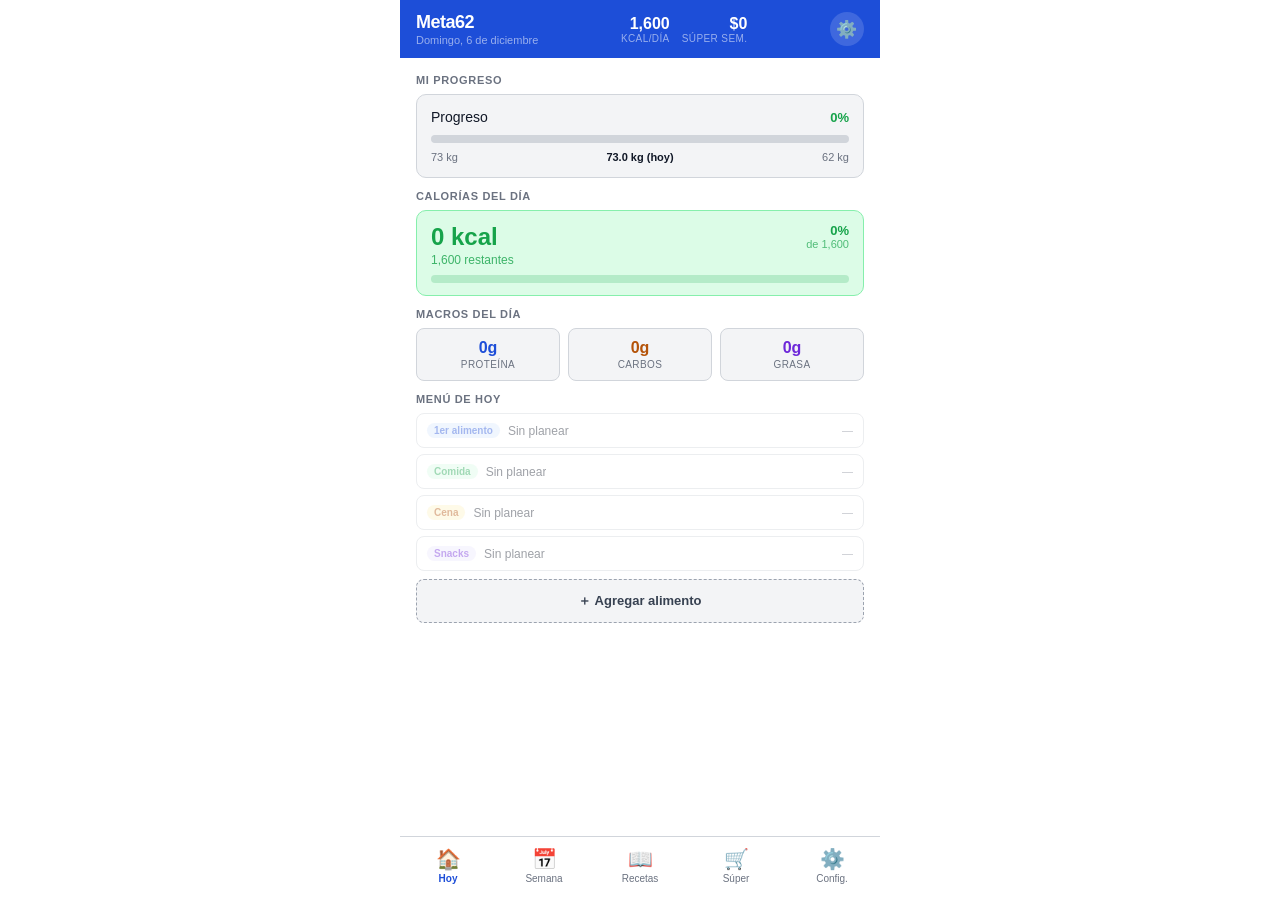
==== index.html @ 38bbe874 "Update index.html" ====
<!DOCTYPE html>
<html lang="es">
<head>
<meta charset="UTF-8">
<meta name="viewport" content="width=device-width, initial-scale=1.0, maximum-scale=1.0">
<title>Meta62</title>
<link rel="manifest" href="manifest.json">
<meta name="apple-mobile-web-app-capable" content="yes">
<meta name="apple-mobile-web-app-status-bar-style" content="default">
<meta name="apple-mobile-web-app-title" content="Meta62">
<meta name="theme-color" content="#0f172a">
<link rel="apple-touch-icon" href="icon192.png">
<link rel="icon" type="image/png" href="icon192.png">
<style>
*{box-sizing:border-box;margin:0;padding:0;font-family:-apple-system,BlinkMacSystemFont,'Segoe UI',sans-serif;-webkit-tap-highlight-color:transparent}
:root{
  --acc:#1d4ed8;--acc2:#1e40af;
  --bg:#fff;--bg2:#f3f4f6;--bg3:#e5e7eb;
  --text:#111827;--text2:#374151;--muted:#6b7280;
  --border:#d1d5db;--border2:#9ca3af;
  --green:#16a34a;--green-bg:#dcfce7;--green-border:#86efac;
  --blue:#1d4ed8;--blue-bg:#dbeafe;
  --amber:#b45309;--amber-bg:#fef3c7;
  --purple:#6d28d9;--purple-bg:#ede9fe;
  --red:#dc2626;--red-bg:#fee2e2;
  --r:10px;--rs:8px
}
@media(prefers-color-scheme:dark){:root{
  --bg:#18181b;--bg2:#27272a;--bg3:#3f3f46;
  --text:#f4f4f5;--text2:#d4d4d8;--muted:#a1a1aa;
  --border:#3f3f46;--border2:#71717a;
  --green:#4ade80;--green-bg:#14532d;--green-border:#166534;
  --blue:#60a5fa;--blue-bg:#1e3a5f;
  --amber:#fbbf24;--amber-bg:#451a03;
  --purple:#a78bfa;--purple-bg:#2e1065;
  --red:#f87171;--red-bg:#450a0a;
  --acc:#2563eb;--acc2:#1d4ed8
}}
body{background:var(--bg);color:var(--text);min-height:100vh;display:flex;flex-direction:column;max-width:480px;margin:0 auto}
.hidden{display:none!important}

/* HEADER */
.hdr{background:var(--acc);padding:12px 16px;display:flex;align-items:center;justify-content:space-between;gap:8px;position:sticky;top:0;z-index:100}
.hdr-left .app-name{font-size:18px;font-weight:700;color:#fff;letter-spacing:-.5px}
.hdr-left .hdr-sub{font-size:11px;color:rgba(255,255,255,.55);margin-top:1px}
.hdr-btn{width:34px;height:34px;border-radius:50%;background:rgba(255,255,255,.15);border:none;color:#fff;font-size:17px;cursor:pointer;display:flex;align-items:center;justify-content:center;flex-shrink:0}
.hdr-stats{display:flex;gap:12px;flex-shrink:0}
.hdr-stat{text-align:right}
.hdr-stat-val{font-size:16px;font-weight:700;color:#fff}
.hdr-stat-lab{font-size:10px;color:rgba(255,255,255,.55);font-weight:500;text-transform:uppercase;letter-spacing:.04em}

/* NAV */
.nav-bar{background:var(--bg);border-top:.5px solid var(--border);padding:6px 0 12px;display:grid;grid-template-columns:repeat(5,1fr);position:sticky;bottom:0;z-index:100}
.nav-item{display:flex;flex-direction:column;align-items:center;gap:2px;cursor:pointer;padding:4px 0;border:none;background:none}
.nav-icon{font-size:20px;color:var(--muted)}
.nav-icon.active{color:#1d4ed8}
.nav-lbl{font-size:10px;color:var(--muted);font-weight:500}
.nav-lbl.active{color:#1d4ed8;font-weight:700}
@media(prefers-color-scheme:dark){.nav-icon.active{color:#60a5fa}.nav-lbl.active{color:#60a5fa}}


/* SECTIONS */
.section{display:none;flex:1;overflow-y:auto;padding:16px;padding-bottom:80px}
.section.active{display:block}
.sec-label{font-size:11px;font-weight:700;color:var(--muted);text-transform:uppercase;letter-spacing:.06em;margin-bottom:8px}

/* CARDS */
.card{background:var(--bg2);border:.5px solid var(--border);border-radius:var(--r);padding:14px;margin-bottom:12px}
.card-hdr{display:flex;justify-content:space-between;align-items:center;margin-bottom:10px}
.card-title{font-size:14px;font-weight:500;color:var(--text)}
.card-acc{font-size:13px;font-weight:700;color:var(--green)}

/* PROGRESS */
.prog-track{height:8px;background:var(--border);border-radius:99px;overflow:hidden;margin:8px 0}
.prog-fill{height:100%;border-radius:99px;transition:width .3s}
.prog-labels{display:flex;justify-content:space-between;font-size:11px;color:var(--muted)}
.prog-labels .current{font-weight:700;color:var(--text)}

/* KCAL CARD */
.kcal-card{background:var(--green-bg);border:.5px solid var(--green-border);border-radius:var(--r);padding:12px 14px;margin-bottom:12px}
.kcal-top{display:flex;justify-content:space-between;align-items:flex-start;margin-bottom:8px}
.kcal-num{font-size:24px;font-weight:700;color:var(--green)}
.kcal-sub{font-size:12px;color:var(--green);opacity:.8;margin-top:2px}
.kcal-pct{font-size:13px;font-weight:700;color:var(--green);text-align:right}
.kcal-track{height:8px;background:rgba(22,163,74,.2);border-radius:99px;overflow:hidden}
.kcal-fill{height:100%;background:var(--green);border-radius:99px;transition:width .3s}

/* MACROS */
.macros-grid{display:grid;grid-template-columns:repeat(3,1fr);gap:8px;margin-bottom:12px}
.macro-card{background:var(--bg2);border:.5px solid var(--border);border-radius:var(--rs);padding:10px;text-align:center}
.macro-val{font-size:16px;font-weight:700}
.macro-lab{font-size:10px;color:var(--muted);font-weight:500;margin-top:2px;text-transform:uppercase;letter-spacing:.04em}

/* MEAL ROWS */
.meal-row{display:flex;align-items:center;justify-content:space-between;padding:9px 10px;background:var(--bg);border-radius:var(--rs);border:.5px solid var(--border);margin-bottom:6px}
.meal-left{display:flex;align-items:center;gap:8px;flex:1;min-width:0}
.meal-badge{font-size:10px;font-weight:700;padding:2px 7px;border-radius:99px;white-space:nowrap;flex-shrink:0}
.mb-d{background:var(--blue-bg);color:var(--blue)}
.mb-c{background:var(--green-bg);color:var(--green)}
.mb-ce{background:var(--amber-bg);color:var(--amber)}
.mb-s{background:var(--purple-bg);color:var(--purple)}
.meal-name{font-size:12px;color:var(--text);font-weight:500;white-space:nowrap;overflow:hidden;text-overflow:ellipsis}
.meal-right{display:flex;flex-direction:column;align-items:flex-end;gap:2px;flex-shrink:0;margin-left:8px}
.meal-kcal{font-size:11px;color:var(--muted);font-weight:500}
.stars{display:flex;gap:1px;cursor:pointer}
.star{font-size:14px;color:#f59e0b;cursor:pointer}
.star-e{font-size:14px;color:var(--border);cursor:pointer}
.meal-empty{opacity:.4}

/* SEMANA */
.week-recipe-picker{margin-bottom:16px}
.time-section{margin-bottom:20px}
.time-header{display:flex;align-items:center;justify-content:space-between;margin-bottom:10px}
.time-title{font-size:14px;font-weight:700;color:var(--text)}
.time-count{font-size:12px;color:var(--muted)}
.recipe-search{width:100%;padding:8px 12px;border:.5px solid var(--border);border-radius:var(--rs);font-size:13px;color:var(--text);background:var(--bg2);margin-bottom:8px}
.recipe-list{display:flex;flex-direction:column;gap:6px;max-height:300px;overflow-y:auto}
.recipe-item{display:flex;align-items:center;justify-content:space-between;padding:10px 12px;background:var(--bg);border:.5px solid var(--border);border-radius:var(--rs);transition:border-color .15s}
.recipe-item-left{flex:1;min-width:0}
.recipe-item-name{font-size:13px;font-weight:500;color:var(--text)}
.recipe-item-kcal{font-size:11px;color:var(--muted);margin-top:1px}
.recipe-item-stars{font-size:12px;color:#f59e0b}
.day-chips{display:flex;gap:6px;flex-wrap:wrap;margin-top:8px}
.day-chip{padding:4px 10px;border-radius:99px;font-size:12px;font-weight:600;border:1.5px solid var(--border2);color:var(--text2);cursor:pointer;background:var(--bg2);transition:all .15s}
.day-chip.active{background:var(--acc);color:#fff;border-color:var(--acc)}
.day-chip.disabled{opacity:.35;cursor:not-allowed}
.week-summary{background:var(--bg2);border:.5px solid var(--border);border-radius:var(--r);overflow:hidden;margin-bottom:16px}
.week-day-row{display:grid;grid-template-columns:40px 1fr 1fr 1fr 1fr;gap:4px;padding:8px 10px;border-bottom:.5px solid var(--border);font-size:11px;align-items:center}
.week-day-row:last-child{border-bottom:none}
.week-day-row.header{background:#1d4ed8;color:#fff!important;font-weight:700;font-size:10px;text-transform:uppercase}
.week-day-row.header *{color:#fff!important}
.wdr-day{font-weight:700;color:var(--text);font-size:12px}
.wdr-meal{color:var(--muted);white-space:nowrap;overflow:hidden;text-overflow:ellipsis;font-size:10px}
.wdr-meal.set{color:var(--text);font-weight:500}
.week-kcal-badge{font-size:10px;font-weight:700;color:var(--green);background:var(--green-bg);padding:2px 6px;border-radius:99px}

/* RECETAS */
.rec-filter-bar{display:flex;gap:6px;margin-bottom:14px;overflow-x:auto;padding-bottom:4px}
.rec-filter-btn{padding:6px 14px;border-radius:99px;font-size:12px;font-weight:600;border:1.5px solid var(--border2);color:var(--text2);background:var(--bg2);cursor:pointer;white-space:nowrap;flex-shrink:0}
.rec-filter-btn.active{background:var(--acc);color:#fff;border-color:var(--acc)}
.rec-card{background:var(--bg);border:.5px solid var(--border);border-radius:var(--r);margin-bottom:10px;overflow:hidden}
.rec-card-hdr{background:var(--bg2);padding:12px 14px;display:flex;align-items:center;justify-content:space-between;cursor:pointer}
.rec-card-left{display:flex;align-items:center;gap:8px;flex:1;min-width:0}
.rec-card-name{font-size:13px;font-weight:600;color:var(--text);white-space:nowrap;overflow:hidden;text-overflow:ellipsis}
.rec-card-kcal{font-size:11px;color:var(--muted);margin-top:1px}
.rec-card-chevron{font-size:16px;color:var(--muted);flex-shrink:0;transition:transform .2s}
.rec-card-chevron.open{transform:rotate(180deg)}
.rec-card-body{display:none;padding:14px}
.rec-card-body.open{display:block}
.rec-macros{display:flex;gap:6px;margin-bottom:12px}
.rec-macro{flex:1;text-align:center;background:var(--bg2);border:.5px solid var(--border);border-radius:var(--rs);padding:6px 2px}
.rec-macro-val{font-size:13px;font-weight:700}
.rec-macro-lab{font-size:10px;color:var(--muted);font-weight:500;margin-top:1px}
.rec-cols{display:grid;grid-template-columns:1fr 1fr;gap:12px}
.rec-sec-title{font-size:10px;font-weight:700;text-transform:uppercase;letter-spacing:.06em;color:var(--muted);margin-bottom:6px;padding-bottom:4px;border-bottom:1px solid var(--border)}
.ing-row{display:flex;justify-content:space-between;padding:4px 0;border-bottom:.5px solid var(--bg3);font-size:12px}
.ing-row:last-child{border-bottom:none}
.step-row{display:flex;gap:7px;margin-bottom:6px;font-size:12px;line-height:1.5}
.step-n{min-width:18px;height:18px;border-radius:50%;background:#1d4ed8;color:#fff;font-size:10px;font-weight:700;display:flex;align-items:center;justify-content:center;flex-shrink:0;margin-top:1px}
.rec-stars-row{display:flex;align-items:center;gap:8px;margin-bottom:12px}
.rec-stars-label{font-size:12px;color:var(--muted)}

/* SÚPER */
.super-filter-bar{display:flex;gap:6px;margin-bottom:12px}
.super-filter-btn{padding:6px 12px;border-radius:99px;font-size:12px;font-weight:600;border:1.5px solid var(--border2);color:var(--text2);background:var(--bg2);cursor:pointer}
.super-filter-btn.active{background:var(--acc);color:#fff;border-color:var(--acc)}
.super-total-box{background:var(--green-bg);border:.5px solid var(--green-border);border-radius:var(--r);padding:12px 16px;margin-bottom:12px;display:flex;align-items:center;justify-content:space-between}
.super-total-num{font-size:24px;font-weight:700;color:var(--green)}
.super-total-lab{font-size:11px;color:var(--green);opacity:.8;margin-top:2px}
.super-actions{display:flex;gap:8px;margin-bottom:12px;flex-wrap:wrap}
.btn{padding:9px 14px;border-radius:var(--rs);font-size:13px;font-weight:700;cursor:pointer;border:1.5px solid var(--border2);background:var(--bg2);color:var(--text);transition:all .15s}
.btn-primary{background:var(--acc);color:#fff;border-color:var(--acc)}
.btn-danger{background:var(--red-bg);color:var(--red);border-color:var(--red)}
.super-cat{font-size:11px;font-weight:700;text-transform:uppercase;letter-spacing:.05em;color:var(--muted);padding:8px 0 4px;border-bottom:.5px solid var(--border);margin-bottom:4px}
.super-row{display:flex;align-items:center;gap:10px;padding:8px 0;border-bottom:.5px solid var(--bg3)}
.super-row:last-child{border-bottom:none}
.super-check{width:20px;height:20px;border-radius:4px;border:2px solid var(--border2);cursor:pointer;flex-shrink:0;display:flex;align-items:center;justify-content:center;transition:all .15s}
.super-check.checked{background:var(--green);border-color:var(--green)}
.super-check-icon{font-size:12px;color:#fff;display:none}
.super-check.checked .super-check-icon{display:block}
.super-item-info{flex:1;min-width:0}
.super-item-name{font-size:13px;font-weight:500;color:var(--text)}
.super-item-unit{font-size:11px;color:var(--muted)}
.super-item-price{font-size:13px;font-weight:700;color:var(--green);text-align:right;white-space:nowrap}
.super-item-bought{opacity:.4;text-decoration:line-through}
.price-edit-panel{background:var(--bg2);border:.5px solid var(--border);border-radius:var(--rs);padding:10px;margin-top:6px;display:none}
.price-edit-panel.open{display:block}
.price-edit-row{display:flex;gap:8px;align-items:center;margin-bottom:8px;flex-wrap:wrap}
.price-input{padding:6px 10px;border:.5px solid var(--border);border-radius:var(--rs);font-size:13px;color:var(--text);background:var(--bg);width:90px}
.store-chips{display:flex;gap:4px;flex-wrap:wrap}
.store-chip{padding:4px 8px;border-radius:99px;font-size:11px;font-weight:600;border:1px solid var(--border2);color:var(--text2);cursor:pointer;background:var(--bg2)}
.store-chip.active{background:var(--acc);color:#fff;border-color:var(--acc)}
.super-grand{background:#1d4ed8;border-radius:var(--r);padding:14px 16px;display:flex;align-items:center;justify-content:space-between;margin-top:16px}
.super-grand-label{font-size:12px;font-weight:700;color:rgba(255,255,255,.6);text-transform:uppercase;letter-spacing:.05em}
.super-grand-num{font-size:28px;font-weight:700;color:#fff}

/* REPORTE */
.report-row{display:flex;align-items:center;justify-content:space-between;padding:10px 0;border-bottom:.5px solid var(--border)}
.report-row:last-child{border-bottom:none}
.report-date{font-size:13px;font-weight:500;color:var(--text)}
.report-amount{font-size:14px;font-weight:700;color:var(--green)}

/* CONFIG */
.config-section{margin-bottom:20px}
.config-title{font-size:14px;font-weight:700;color:var(--text);margin-bottom:12px;padding-bottom:8px;border-bottom:.5px solid var(--border)}
.config-row{display:flex;align-items:center;justify-content:space-between;padding:10px 0;border-bottom:.5px solid var(--bg3)}
.config-row:last-child{border-bottom:none}
.config-label{font-size:13px;color:var(--text2)}
.config-input{padding:6px 10px;border:.5px solid var(--border);border-radius:var(--rs);font-size:13px;color:var(--text);background:var(--bg2);width:100px;text-align:right}
.config-result{background:var(--green-bg);border:.5px solid var(--green-border);border-radius:var(--r);padding:12px;margin-top:12px}
.config-result-row{display:flex;justify-content:space-between;padding:4px 0;font-size:13px}
.config-result-label{color:var(--muted)}
.config-result-val{font-weight:700;color:var(--green)}
.config-save-btn{width:100%;padding:12px;background:#1d4ed8;color:#fff!important;border:none;border-radius:var(--rs);font-size:14px;font-weight:700;cursor:pointer;margin-top:12px}

/* WEIGHT MODAL */
.modal-overlay{position:fixed;inset:0;background:rgba(0,0,0,.5);z-index:200;display:flex;align-items:center;justify-content:center;padding:20px}
.modal{background:var(--bg);border-radius:var(--r);padding:24px;width:100%;max-width:340px}
.modal-title{font-size:16px;font-weight:700;color:var(--text);margin-bottom:8px}
.modal-sub{font-size:13px;color:var(--muted);margin-bottom:20px}
.modal-input{width:100%;padding:12px;border:2px solid var(--border);border-radius:var(--rs);font-size:18px;text-align:center;color:var(--text);background:var(--bg2);margin-bottom:16px}
.modal-input:focus{outline:none;border-color:var(--acc)}
.modal-btns{display:flex;gap:8px}
.modal-btn{flex:1;padding:12px;border-radius:var(--rs);font-size:14px;font-weight:700;cursor:pointer;border:1.5px solid var(--border)}
.modal-btn-primary{background:#1d4ed8;color:#fff!important;border-color:#1d4ed8}
.modal-btn-cancel{background:var(--bg2);color:var(--text2)}

/* TOAST */
.toast{position:fixed;bottom:80px;left:50%;transform:translateX(-50%);background:#1d4ed8;color:#fff;padding:10px 20px;border-radius:99px;font-size:13px;font-weight:600;z-index:300;opacity:0;transition:opacity .3s;pointer-events:none;white-space:nowrap}
.toast.show{opacity:1}

.extra-food-row{display:flex;align-items:center;justify-content:space-between;padding:9px 10px;background:var(--bg);border-radius:var(--rs);border:.5px solid var(--border);margin-bottom:6px}
.extra-food-left{display:flex;align-items:center;gap:8px;flex:1;min-width:0}
.mb-extra{background:#f3f4f6;color:#374151;font-size:10px;font-weight:700;padding:2px 7px;border-radius:99px;white-space:nowrap;flex-shrink:0}
.food-search-input{width:100%;padding:12px 14px;border:2px solid var(--border);border-radius:var(--rs);font-size:15px;color:var(--text);background:var(--bg2);outline:none;transition:border-color .2s}
.food-search-input:focus{border-color:var(--acc)}
.food-suggestions{max-height:220px;overflow-y:auto;border:.5px solid var(--border);border-radius:var(--rs);background:var(--bg);margin-top:4px}
.food-suggestion-item{padding:10px 14px;cursor:pointer;border-bottom:.5px solid var(--bg3);font-size:13px;color:var(--text);display:flex;justify-content:space-between;align-items:center}
.food-suggestion-item:last-child{border-bottom:none}
.food-suggestion-item:hover,.food-suggestion-item.selected{background:var(--blue-bg)}
.food-suggestion-kcal{font-size:11px;color:var(--muted);font-weight:500}
.add-btn-row{width:100%;padding:13px;background:#1d4ed8;color:#fff;border:none;border-radius:var(--rs);font-size:14px;font-weight:700;cursor:pointer;margin-top:4px;display:flex;align-items:center;justify-content:center;gap:8px}

</style>
</head>
<body>

<!-- HEADER + STATS -->
<div class="hdr">
  <div class="hdr-left">
    <div class="app-name">Meta62</div>
    <div class="hdr-sub" id="hdr-date"></div>
  </div>
  <div class="hdr-stats">
    <div class="hdr-stat">
      <div class="hdr-stat-val" id="stat-kcal">1,600</div>
      <div class="hdr-stat-lab">kcal/día</div>
    </div>
    <div class="hdr-stat">
      <div class="hdr-stat-val" id="stat-super">$0</div>
      <div class="hdr-stat-lab">súper sem.</div>
    </div>
  </div>
  <button class="hdr-btn" onclick="showSection('config')" aria-label="Configuración">⚙️</button>
</div>

<!-- SECTIONS -->
<div id="s-hoy" class="section active">
  <!-- Progreso -->
  <div class="sec-label">Mi progreso</div>
  <div class="card" style="margin-bottom:12px">
    <div class="card-hdr">
      <div class="card-title">Progreso</div>
      <div class="card-acc" id="prog-pct">0%</div>
    </div>
    <div class="prog-track"><div class="prog-fill" id="prog-fill" style="background:var(--green);width:0%"></div></div>
    <div class="prog-labels">
      <span id="prog-start">— kg</span>
      <span class="current" id="prog-current">— kg (hoy)</span>
      <span>62 kg</span>
    </div>
  </div>

  <!-- Kcal -->
  <div class="sec-label">Calorías del día</div>
  <div class="kcal-card">
    <div class="kcal-top">
      <div>
        <div class="kcal-num" id="hoy-kcal-num">0 kcal</div>
        <div class="kcal-sub" id="hoy-kcal-rest">1,600 restantes</div>
      </div>
      <div>
        <div class="kcal-pct" id="hoy-kcal-pct">0%</div>
        <div style="font-size:11px;color:var(--green);opacity:.7">de 1,600</div>
      </div>
    </div>
    <div class="kcal-track"><div class="kcal-fill" id="hoy-kcal-fill" style="width:0%"></div></div>
  </div>

  <!-- Macros -->
  <div class="sec-label">Macros del día</div>
  <div class="macros-grid">
    <div class="macro-card"><div class="macro-val" style="color:var(--blue)" id="hoy-p">0g</div><div class="macro-lab">Proteína</div></div>
    <div class="macro-card"><div class="macro-val" style="color:var(--amber)" id="hoy-c">0g</div><div class="macro-lab">Carbos</div></div>
    <div class="macro-card"><div class="macro-val" style="color:var(--purple)" id="hoy-g">0g</div><div class="macro-lab">Grasa</div></div>
  </div>

  <!-- Menú del día -->
  <div class="sec-label">Menú de hoy</div>
  <div id="hoy-menu"></div>
  <div id="extra-foods-list"></div>
  <button onclick="openAddFoodModal()" style="width:100%;padding:12px;background:var(--bg2);color:var(--text2);border:1.5px dashed var(--border2);border-radius:var(--rs);font-size:13px;font-weight:700;cursor:pointer;margin-top:8px;display:flex;align-items:center;justify-content:center;gap:6px">
    ＋ Agregar alimento
  </button>

</div>

<div id="s-semana" class="section">
  <div style="display:flex;align-items:center;justify-content:space-between;margin-bottom:14px;gap:6px">
    <button class="btn" id="week-prev-btn" onclick="changeWeekView(0)" style="padding:8px 12px;font-size:13px;flex:1">Esta semana</button>
    <button class="btn" id="week-next-btn" onclick="changeWeekView(1)" style="padding:8px 12px;font-size:13px;flex:1">Próxima semana</button>
  </div>
  <div class="sec-label">Resumen</div>
  <div class="week-summary" id="week-summary"></div>
  <div class="sec-label">Planear comidas</div>
  <div class="rec-filter-bar" id="planner-filters" style="margin-bottom:10px">
    <button class="rec-filter-btn active" onclick="setPlannerFilter('desayuno',this)">1er alimento</button>
    <button class="rec-filter-btn" onclick="setPlannerFilter('comida',this)">Comida</button>
    <button class="rec-filter-btn" onclick="setPlannerFilter('cena',this)">Cena</button>
    <button class="rec-filter-btn" onclick="setPlannerFilter('snack',this)">Snacks</button>
  </div>
  <div id="week-planner"></div>
</div>

<div id="s-recetas" class="section">
  <div class="rec-filter-bar" id="rec-filters"></div>
  <div id="rec-list"></div>
</div>

<div id="s-super" class="section">
  <div class="super-filter-bar">
    <button class="super-filter-btn active" onclick="setSuperFilter('current',this)">Esta semana</button>
    <button class="super-filter-btn" onclick="setSuperFilter('next',this)">Próxima semana</button>
  </div>
  <div class="super-total-box">
    <div>
      <div class="super-total-num" id="super-est-total">$0</div>
      <div class="super-total-lab">total estimado</div>
    </div>
    <div style="text-align:right">
      <div style="font-size:12px;color:var(--green);font-weight:700" id="super-gastado-label">$0 gastado</div>
      <div style="font-size:11px;color:var(--green);opacity:.7">esta semana</div>
    </div>
  </div>
  <div class="super-actions">
    <button class="btn" onclick="openPriceEditor()">✏️ Editar precios</button>
    <button class="btn btn-primary" onclick="superComprado()">✅ Súper comprado</button>
    <button class="btn" onclick="showReporte()">📊 Reporte</button>
  </div>
  <div id="super-list"></div>
  <div class="super-grand" id="super-grand" style="display:none">
    <div class="super-grand-label">Total del súper</div>
    <div class="super-grand-num" id="super-grand-num">$0</div>
  </div>
</div>

<div id="s-config" class="section">
  <div class="config-section">
    <div class="config-title">Mis datos</div>
    <div class="config-row"><span class="config-label">Nombre</span><input class="config-input" id="cfg-nombre" placeholder="Jerry" style="width:140px"></div>
    <div class="config-row"><span class="config-label">Edad</span><input class="config-input" id="cfg-edad" type="number" placeholder="43"></div>
    <div class="config-row"><span class="config-label">Estatura (m)</span><input class="config-input" id="cfg-estatura" type="number" step="0.01" placeholder="1.67"></div>
    <div class="config-row"><span class="config-label">Peso actual (kg)</span><input class="config-input" id="cfg-peso" type="number" step="0.1" placeholder="73"></div>
    <div class="config-row"><span class="config-label">Peso meta (kg)</span><input class="config-input" id="cfg-meta" type="number" step="0.1" placeholder="62"></div>
    <div class="config-row">
      <span class="config-label">Actividad</span>
      <select class="config-input" id="cfg-actividad">
        <option value="1.2">Sedentario</option>
        <option value="1.375" selected>Ligero</option>
        <option value="1.55">Moderado</option>
        <option value="1.725">Activo</option>
      </select>
    </div>
  </div>
  <div class="config-result" id="cfg-result">
    <div class="config-result-row"><span class="config-result-label">TMB (Tasa Metabólica Basal)</span><span class="config-result-val" id="cfg-tmb">—</span></div>
    <div class="config-result-row"><span class="config-result-label">TDEE (Gasto Energético Total)</span><span class="config-result-val" id="cfg-tdee">—</span></div>
    <div class="config-result-row"><span class="config-result-label">Déficit/día</span><span class="config-result-val" id="cfg-deficit">—</span></div>
    <div class="config-result-row"><span class="config-result-label">Tiempo estimado</span><span class="config-result-val" id="cfg-tiempo">—</span></div>
  </div>
  <div class="config-section" style="margin-top:16px">
    <div class="config-title">Objetivos de macros</div>
    <div class="config-row"><span class="config-label">Proteína (g)</span><input class="config-input" id="cfg-prot" type="number" placeholder="120"></div>
    <div class="config-row"><span class="config-label">Carbohidratos (g)</span><input class="config-input" id="cfg-carb" type="number" placeholder="160"></div>
    <div class="config-row"><span class="config-label">Grasas (g)</span><input class="config-input" id="cfg-grasa" type="number" placeholder="53"></div>
  </div>
  <div class="config-section">
    <div class="config-title">Historial de peso</div>
    <div id="peso-historia"></div>
    <button class="btn" style="width:100%;margin-top:8px" onclick="showWeightModal()">+ Registrar peso</button>
  </div>
  <button class="config-save-btn" onclick="saveConfig()">Guardar configuración</button>
<button onclick="resetAll()" style="width:100%;padding:12px;background:var(--red-bg);color:var(--red);border:1.5px solid var(--red);border-radius:var(--rs);font-size:14px;font-weight:700;cursor:pointer;margin-top:8px">🗑 Borrar toda la memoria</button>
</div>

<!-- NAV BAR -->
<div class="nav-bar">
  <button class="nav-item" onclick="showSection('hoy')">
    <span class="nav-icon active" id="nav-hoy">🏠</span>
    <span class="nav-lbl active" id="navl-hoy">Hoy</span>
  </button>
  <button class="nav-item" onclick="showSection('semana')">
    <span class="nav-icon" id="nav-semana">📅</span>
    <span class="nav-lbl" id="navl-semana">Semana</span>
  </button>
  <button class="nav-item" onclick="showSection('recetas')">
    <span class="nav-icon" id="nav-recetas">📖</span>
    <span class="nav-lbl" id="navl-recetas">Recetas</span>
  </button>
  <button class="nav-item" onclick="showSection('super')">
    <span class="nav-icon" id="nav-super">🛒</span>
    <span class="nav-lbl" id="navl-super">Súper</span>
  </button>
  <button class="nav-item" onclick="showSection('config')">
    <span class="nav-icon" id="nav-config">⚙️</span>
    <span class="nav-lbl" id="navl-config">Config.</span>
  </button>
</div>

<!-- WEIGHT MODAL -->
<div class="modal-overlay hidden" id="weight-modal">
  <div class="modal">
    <div class="modal-title">🎯 Registrar peso</div>
    <div class="modal-sub">¿Cuánto pesas hoy?</div>
    <input class="modal-input" id="weight-input" type="number" step="0.1" placeholder="70.5">
    <div class="modal-btns">
      <button class="modal-btn modal-btn-cancel" onclick="closeWeightModal()">Cancelar</button>
      <button class="modal-btn modal-btn-primary" onclick="saveWeight()">Guardar</button>
    </div>
  </div>
</div>

<!-- RECIPE MODAL -->
<div class="modal-overlay hidden" id="recipe-modal" onclick="closeRecipeModal(event)">
  <div class="modal" style="max-height:85vh;overflow-y:auto;padding:20px" id="recipe-modal-content">
  </div>
</div>

<!-- TOAST -->
<div class="toast" id="toast"></div>

<script>
// ═══════════════════════════════════════════
// DATA — 80 RECIPES WITH CORRECT MACROS
// ═══════════════════════════════════════════
const MEALS = {
  desayuno: {
    label:'1er alimento', badge:'mb-d', target:420,
    options:[
      {name:'Bowl de atún con papa',kcal:427,p:31,c:37,g:18,ing:[['Atún en agua','90g (lata)'],['Papa hervida','150g'],['Jitomate','80g'],['Pepino','60g'],['Aguacate','25g']],steps:['Cuece papas en batch el domingo.','Mezcla atún con papa, jitomate y pepino.','Añade aguacate, exprime limón y sazona.']},
      {name:'Wrap de pollo con aguacate',kcal:400,p:34,c:36,g:14,ing:[['Pechuga de pollo','100g deshebrada'],['Tortilla integral','60g (1 pieza)'],['Aguacate','40g'],['Espinaca','30g'],['Jitomate','60g']],steps:['Cocina pollo en batch y deshebra.','Calienta tortilla 30 seg.','Arma: espinaca → pollo → jitomate → aguacate.']},
      {name:'Onigiri de atún',kcal:413,p:32,c:44,g:11,ing:[['Arroz cocido','150g'],['Atún en agua','90g'],['Mayonesa light','8g (1 cdta)'],['Alga nori','3g (1 hoja)'],['Pepino','50g'],['Salsa soya','10g']],steps:['Mezcla atún con mayonesa.','Forma triángulos de arroz rellenos. Envuelve con nori.','Sirve con pepino y soya.']},
      {name:'Papa rellena de atún',kcal:426,p:30,c:42,g:15,ing:[['Papa hervida','180g (1 grande)'],['Atún en agua','90g'],['Jitomate','60g'],['Cebolla','30g']],steps:['Hornea la papa entera 45 min a 200°C.','Mezcla atún con jitomate, cebolla y limón.','Abre la papa y rellena con la mezcla.']},
      {name:'Quesadilla de pollo',kcal:396,p:38,c:34,g:12,ing:[['Tortilla integral','60g (1 pieza)'],['Pechuga de pollo','100g deshebrada'],['Queso panela','35g'],['Espinaca','30g'],['Jitomate','50g']],steps:['Calienta tortilla en sartén.','Agrega pollo, queso, espinaca y jitomate.','Dobla y calienta hasta dorar.']},
      {name:'Sopes de atún',kcal:425,p:33,c:46,g:13,ing:[['Masa para sopes','90g (3 piezas)'],['Atún en agua','90g'],['Jitomate','60g'],['Cebolla','20g'],['Aguacate','20g']],steps:['Forma 3 sopes con masa y cuece en comal.','Mezcla atún con jitomate, cebolla y limón.','Monta el atún sobre los sopes con aguacate.']},
      {name:'Bowl de pollo japonés',kcal:431,p:37,c:48,g:10,ing:[['Arroz cocido','150g'],['Pechuga de pollo','120g deshebrada'],['Pepino','50g'],['Zanahoria rallada','40g'],['Salsa soya','10g']],steps:['Toma pollo y arroz del batch semanal.','Arma el bowl con arroz de base.','Coloca pollo, pepino y zanahoria. Adereza con soya.']},
      {name:'Huevos revueltos con papa',kcal:432,p:22,c:31,g:24,ing:[['Huevo','150g (3 piezas)'],['Papa hervida','120g'],['Jitomate','60g'],['Cebolla','30g'],['Aceite de oliva','5g']],steps:['Cuece papa en cubos en agua 10 min.','Acitrona cebolla, añade papa y jitomate.','Añade huevos batidos y revuelve hasta cuajar.']},
      {name:'Tostadas de pollo',kcal:429,p:34,c:23,g:23,ing:[['Tostadas horneadas','45g (3 piezas)'],['Pechuga de pollo','110g deshebrada'],['Aguacate','30g'],['Jitomate','60g']],steps:['Toma pollo deshebrado del batch.','Unta aguacate en cada tostada.','Coloca pollo y jitomate. Exprime limón.']},
      {name:'Omelette de atún',kcal:435,p:44,c:5,g:26,ing:[['Huevo','150g (3 piezas)'],['Atún en agua','80g'],['Espinaca','40g'],['Jitomate','50g'],['Aceite de oliva','5g']],steps:['Bate los huevos con sal.','Vierte en sartén con aceite caliente.','Añade atún, espinaca y jitomate. Dobla el omelette.']},
      {name:'Tacos de pollo',kcal:404,p:35,c:44,g:11,ing:[['Tortilla de maíz','90g (3 piezas)'],['Pechuga de pollo','110g deshebrada'],['Cebolla','20g'],['Jitomate','40g']],steps:['Calienta tortillas en comal.','Coloca pollo deshebrado en cada tortilla.','Añade cebolla, salsa y limón.']},
      {name:'Ensalada de atún con papa',kcal:423,p:30,c:34,g:19,ing:[['Atún en agua','90g'],['Papa hervida','140g'],['Pepino','60g'],['Jitomate','60g'],['Cebolla','20g'],['Aceite de oliva','5g']],steps:['Toma papa cocida del batch.','Mezcla todos los ingredientes en tazón.','Adereza con aceite, limón y sazona.']},
      {name:'Chilaquiles de pollo',kcal:429,p:35,c:22,g:22,ing:[['Tostadas horneadas','40g'],['Pechuga de pollo','100g deshebrada'],['Salsa verde','80g'],['Queso panela','30g'],['Crema light','20g']],steps:['Calienta salsa verde en sartén.','Añade tostadas para que absorban la salsa.','Sirve con pollo, queso, y crema.']},
      {name:'Burrito de huevo',kcal:442,p:29,c:46,g:15,ing:[['Tortilla integral','55g (1 pieza)'],['Huevo','150g (3 piezas)'],['Frijoles cocidos','60g'],['Jitomate','50g'],['Cebolla','20g']],steps:['Revuelve huevos con jitomate, cebolla.','Calienta tortilla 30 seg.','Unta frijoles, agrega huevo y enrolla.']},
      {name:'Bowl de carne con papa',kcal:427,p:22,c:32,g:25,ing:[['Carne molida','100g'],['Papa hervida','130g'],['Jitomate','60g'],['Cebolla','30g'],['Aceite de oliva','5g']],steps:['Dora carne molida con ajo y cebolla.','Añade jitomate y papa cocida. Cocina 5 min.','Sazona con sal, pimienta y comino.']},
      {name:'Wrap de atún mediterráneo',kcal:400,p:35,c:32,g:14,ing:[['Tortilla integral','55g (1 pieza)'],['Atún en agua','100g'],['Pepino','60g'],['Jitomate','60g'],['Cebolla','20g'],['Aceite de oliva','5g']],steps:['Mezcla atún con pepino, jitomate y cebolla.','Adereza con aceite y limón.','Coloca en tortilla y enrolla.']},
      {name:'Enfrijoladas de pollo',kcal:432,p:37,c:46,g:12,ing:[['Tortilla de maíz','60g (2 piezas)'],['Pechuga de pollo','90g deshebrada'],['Frijoles cocidos','70g'],['Queso panela','25g'],['Cebolla','20g']],steps:['Licúa frijoles con agua hasta salsa.','Calienta salsa y pasa tortillas por ella.','Rellena con pollo y sirve con queso.']},
      {name:'Huevos a la mexicana',kcal:414,p:23,c:33,g:21,ing:[['Huevo','150g (3 piezas)'],['Jitomate','70g'],['Cebolla','30g'],['Tortilla de maíz','60g (2 piezas)'],['Aceite de oliva','5g']],steps:['Acitrona cebolla y jitomate.','Añade huevos batidos y revuelve hasta cuajar.','Sirve con tortillas calientes.']},
      {name:'Bowl de camarón con arroz',kcal:403,p:40,c:50,g:3,ing:[['Camarón','200g'],['Arroz cocido','150g'],['Pepino','50g'],['Zanahoria rallada','40g'],['Salsa soya','10g']],steps:['Saltea camarón con ajo y limón hasta rosado.','Arma bowl con arroz de base.','Coloca camarón y verduras. Adereza con soya.']},
      {name:'Molletes de frijol',kcal:430,p:23,c:70,g:7,ing:[['Pan telera','90g (½ pieza)'],['Frijoles cocidos','75g'],['Queso panela','40g'],['Jitomate','50g'],['Cebolla','20g']],steps:['Tuesta el pan en horno o comal.','Unta frijoles calientes sobre el pan.','Añade queso y jitomate. Gratina si gustas.']},
    ]
  },
  comida: {
    label:'Comida', badge:'mb-c', target:680,
    options:[
      {name:'Pollo a la mexicana con papa',kcal:702,p:51,c:52,g:34,ing:[['Pechuga de pollo','170g'],['Papa hervida','200g'],['Jitomate','80g'],['Cebolla','40g'],['Aguacate','50g'],['Aceite de oliva','5g']],steps:['Cuece papas 15 min en agua con sal.','Acitrona ajo y cebolla, añade pollo hasta dorar.','Agrega jitomate y papa. Sirve con aguacate.']},
      {name:'Pasta con atún',kcal:678,p:54,c:64,g:22,ing:[['Pasta cocida','195g'],['Atún en agua','140g'],['Jitomate','80g'],['Espinaca','40g'],['Aceite de oliva','8g']],steps:['Cuece pasta al dente.','Acitrona ajo en aceite, añade jitomate 3 min.','Agrega atún, espinaca y pasta. Sazona.']},
      {name:'Bowl teriyaki de pollo',kcal:661,p:56,c:60,g:23,ing:[['Pechuga de pollo','180g'],['Arroz cocido','150g'],['Brócoli','80g'],['Zanahoria rallada','50g'],['Salsa soya','15g'],['Miel','10g'],['Aceite de oliva','8g']],steps:['Mezcla soya, miel y ajo para salsa teriyaki.','Saltea pollo, añade salsa 2 min hasta glasear.','Arma bowl: arroz → verduras → pollo.']},
      {name:'Caldo de res con verduras',kcal:681,p:41,c:57,g:34,ing:[['Res en trozos','180g'],['Papa hervida','200g'],['Zanahoria','80g'],['Calabaza','80g'],['Cebolla','40g'],['Caldo','200ml']],steps:['Pon la res a hervir con ajo y cebolla 40 min.','Agrega papa, zanahoria y calabaza. Cocina 20 min.','Sazona y sirve con cilantro y limón.']},
      {name:'Tacos de camarón',kcal:684,p:54,c:68,g:24,ing:[['Camarón','250g'],['Tortilla de maíz','120g (4 piezas)'],['Aguacate','80g'],['Repollo','60g'],['Jitomate','80g'],['Aceite de oliva','5g']],steps:['Saltea camarón con ajo, limón y chile.','Calienta tortillas en comal.','Arma tacos con camarón, repollo, jitomate y aguacate.']},
      {name:'Arroz con pollo',kcal:692,p:57,c:63,g:23,ing:[['Pechuga de pollo','190g'],['Arroz cocido','200g'],['Jitomate','80g'],['Cebolla','40g'],['Aceite de oliva','8g']],steps:['Dora pollo en olla con aceite.','Añade arroz y sofríe 2 min. Agrega jitomate licuado.','Vierte caldo, tapa y cocina 20 min a fuego bajo.']},
      {name:'Picadillo de res con papa',kcal:664,p:36,c:53,g:36,ing:[['Carne molida','160g'],['Papa hervida','200g'],['Jitomate','80g'],['Cebolla','40g'],['Zanahoria','60g'],['Aceite de oliva','5g']],steps:['Dora carne molida con cebolla y ajo.','Añade jitomate, papa y zanahoria.','Cocina 15 min hasta que papa esté suave.']},
      {name:'Sopa de pasta con pollo',kcal:685,p:57,c:63,g:23,ing:[['Pechuga de pollo','170g'],['Pasta cocida','180g'],['Jitomate','100g'],['Cebolla','40g'],['Aceite de oliva','8g']],steps:['Licúa jitomate con cebolla y ajo.','Sofríe pasta en aceite hasta dorar.','Vierte caldo y pollo en trozos. Cocina 15 min.']},
      {name:'Atún empanizado con papa',kcal:688,p:53,c:52,g:29,ing:[['Atún en filete','130g'],['Pan integral','35g'],['Huevo','50g (1 pieza)'],['Papa hervida','170g'],['Espinaca','60g'],['Aceite de oliva','5g']],steps:['Pasa filete de atún por huevo y pan molido.','Fríe o hornea hasta dorar.','Sirve con ensalada de papa y espinaca.']},
      {name:'Enchiladas de pollo',kcal:687,p:59,c:61,g:24,ing:[['Pechuga de pollo','170g deshebrada'],['Tortilla de maíz','120g (4 piezas)'],['Salsa roja','80g'],['Queso panela','40g'],['Crema light','30g']],steps:['Pasa tortillas por salsa roja caliente.','Rellena con pollo deshebrado y enrolla.','Sirve con queso, cebolla y crema.']},
      {name:'Camarones a la mexicana',kcal:699,p:58,c:63,g:22,ing:[['Camarón','300g'],['Arroz cocido','180g'],['Jitomate','80g'],['Cebolla','40g'],['Aceite de oliva','13g']],steps:['Cuece el arroz por separado.','Saltea camarón con jitomate, cebolla y chile.','Sirve camarones sobre el arroz.']},
      {name:'Milanesa de res con papa',kcal:666,p:37,c:44,g:40,ing:[['Res en milanesa','170g'],['Papa hervida','190g'],['Lechuga','60g'],['Jitomate','80g'],['Aceite de oliva','8g']],steps:['Hornea papa en gajos con ajo y aceite 25 min.','Sazona milanesa y cocina en sartén.','Sirve con ensalada de lechuga.']},
      {name:'Pozole de pollo',kcal:656,p:63,c:59,g:24,ing:[['Pechuga de pollo','200g deshebrada'],['Maíz pozolero','280g'],['Lechuga','40g'],['Cebolla','30g'],['Aguacate','30g']],steps:['Calienta caldo con maíz pozolero 15 min.','Añade pollo deshebrado y sazona.','Sirve con lechuga, cebolla y orégano.']},
      {name:'Chiles rellenos de res',kcal:679,p:36,c:68,g:30,ing:[['Carne molida','150g'],['Chile poblano','100g (1 pieza)'],['Jitomate','80g'],['Cebolla','40g'],['Arroz cocido','180g'],['Aceite de oliva','8g']],steps:['Asa chile, pélalo y ábrelo por un lado.','Dora carne con jitomate y cebolla.','Rellena chile y sirve sobre arroz.']},
      {name:'Tinga de pollo con arroz',kcal:690,p:55,c:66,g:23,ing:[['Pechuga de pollo','180g deshebrada'],['Chipotle','20g'],['Jitomate','100g'],['Cebolla','50g'],['Arroz cocido','200g'],['Aceite de oliva','8g']],steps:['Licúa jitomate con chipotle y cebolla.','Sofríe pollo deshebrado y añade la salsa.','Cocina 10 min. Sirve sobre arroz.']},
      {name:'Lentejas con chorizo',kcal:668,p:43,c:75,g:23,ing:[['Lentejas cocidas','300g'],['Chorizo de pavo','120g'],['Jitomate','80g'],['Cebolla','40g'],['Zanahoria','60g'],['Aceite de oliva','10g']],steps:['Sofríe chorizo con cebolla y jitomate.','Añade lentejas lavadas, zanahoria y agua.','Cocina 25 min hasta que estén suaves.']},
      {name:'Hamburguesa de res sin pan',kcal:660,p:43,c:45,g:36,ing:[['Carne molida','200g'],['Papa hervida','190g (en gajos)'],['Lechuga','40g'],['Jitomate','80g'],['Cebolla','20g']],steps:['Hornea papa en gajos 25 min.','Forma y cocina la hamburguesa en sartén.','Sirve sobre lechuga con jitomate y cebolla.']},
      {name:'Pollo en salsa verde',kcal:662,p:53,c:51,g:28,ing:[['Pechuga de pollo','180g'],['Salsa verde','80g'],['Papa hervida','210g'],['Cebolla','40g'],['Aceite de oliva','5g']],steps:['Cuece papa en cubos 10 min.','Sofríe cebolla, añade salsa verde y pollo.','Agrega papa y cocina 10 min. Sirve con cilantro.']},
      {name:'Camarones al ajillo',kcal:679,p:58,c:60,g:21,ing:[['Camarón','300g'],['Arroz cocido','200g'],['Mantequilla light','12g'],['Aceite de oliva','7g']],steps:['Cuece arroz por separado.','Saltea ajo en mantequilla, añade camarón y limón.','Cocina 3 min. Sirve sobre arroz con perejil.']},
      {name:'Estofado de res',kcal:661,p:38,c:50,g:37,ing:[['Res en trozos','170g'],['Papa hervida','170g'],['Zanahoria','80g'],['Cebolla','40g'],['Jitomate','80g'],['Caldo','100ml'],['Aceite de oliva','5g']],steps:['Dora res en olla con aceite.','Añade verduras, jitomate y caldo.','Cocina a fuego bajo 35 min hasta que la carne esté suave.']},
    ]
  },
  cena: {
    label:'Cena', badge:'mb-ce', target:400,
    options:[
      {name:'Ensalada de pollo con papa',kcal:402,p:34,c:28,g:18,ing:[['Pechuga de pollo','110g'],['Papa hervida','110g'],['Espinaca','60g'],['Jitomate','80g'],['Aceite de oliva','5g']],steps:['Toma pollo y papa del toper del refri.','Arma sobre cama de espinaca con jitomate.','Adereza con aceite, limón y sazona.']},
      {name:'Tostadas de atún',kcal:406,p:31,c:23,g:21,ing:[['Tostadas horneadas','38g (3 piezas)'],['Atún en agua','90g'],['Aguacate','35g'],['Jitomate','80g'],['Cebolla','20g']],steps:['Mezcla atún con jitomate, cebolla y limón.','Unta aguacate en cada tostada.','Coloca mezcla de atún encima.']},
      {name:'Sopa de pollo con verduras',kcal:421,p:36,c:36,g:15,ing:[['Pechuga de pollo','120g'],['Papa hervida','130g'],['Zanahoria','60g'],['Calabaza','60g'],['Caldo','200ml']],steps:['Sofríe cebolla y ajo. Añade caldo y pollo.','Agrega papa, zanahoria y calabaza. Cocina 20 min.','Deshebra pollo, regresa a olla. Añade cilantro.']},
      {name:'Ensalada pollo con arúgula',kcal:376,p:30,c:27,g:17,ing:[['Pechuga de pollo','100g'],['Arúgula','50g'],['Fresas','60g'],['Papa hervida','100g'],['Aceite de oliva','5g']],steps:['Cocina pollo a la plancha y rebana.','Arma ensalada con arúgula, fresas y papa.','Coloca pollo encima. Adereza con aceite y balsámico.']},
      {name:'Sopa de camarón',kcal:383,p:40,c:36,g:9,ing:[['Camarón','200g'],['Calabaza','100g'],['Zanahoria','80g'],['Jitomate','80g'],['Caldo','200ml'],['Arroz cocido','60g'],['Aceite de oliva','5g']],steps:['Sofríe cebolla y jitomate.','Añade caldo, zanahoria y calabaza. Cocina 10 min.','Agrega camarón y arroz. Cocina 5 min más.']},
      {name:'Ensalada de atún con mango',kcal:422,p:38,c:26,g:19,ing:[['Atún en agua','120g'],['Espinaca','60g'],['Mango','130g'],['Cebolla','20g'],['Aguacate','25g'],['Aceite de oliva','5g']],steps:['Escurre atún y separa en trozos.','Arma ensalada con espinaca, mango y cebolla.','Coloca atún encima. Adereza con aceite y balsámico.']},
      {name:'Quesadillas de pollo light',kcal:391,p:39,c:29,g:14,ing:[['Tortilla de maíz','60g (2 piezas)'],['Pechuga de pollo','110g deshebrada'],['Queso panela','35g'],['Espinaca','30g']],steps:['Calienta tortilla en comal.','Agrega pollo, queso y espinaca.','Dobla y calienta hasta que queso derrita.']},
      {name:'Caldo tlalpeño',kcal:389,p:43,c:25,g:14,ing:[['Pechuga de pollo','140g'],['Chipotle','10g'],['Brócoli','60g'],['Zanahoria','50g'],['Ejotes','50g'],['Caldo','200ml']],steps:['Calienta caldo con chipotle.','Añade zanahoria, ejotes y pollo.','Cocina 15 min. Sirve con limón y cilantro.']},
      {name:'Ensalada de camarón con naranja',kcal:421,p:39,c:19,g:22,ing:[['Camarón','190g'],['Lechuga','60g'],['Naranja','80g'],['Aguacate','60g'],['Aceite de oliva','5g'],['Queso panela','20g']],steps:['Cocina camarón a la plancha con ajo.','Arma ensalada con lechuga, naranja y aguacate.','Coloca camarón encima. Adereza con aceite.']},
      {name:'Tacos dorados de pollo',kcal:386,p:37,c:32,g:13,ing:[['Pechuga de pollo','120g deshebrada'],['Tortilla de maíz','60g (2 piezas)'],['Lechuga','40g'],['Jitomate','80g'],['Crema light','25g']],steps:['Rellena tortillas con pollo y dobla.','Hornea a 200°C 15 min hasta dorar.','Sirve con lechuga, jitomate y crema.']},
      {name:'Crema de calabaza con pollo',kcal:382,p:37,c:17,g:20,ing:[['Calabaza','250g'],['Pechuga de pollo','120g'],['Cebolla','40g'],['Queso panela','20g'],['Aceite de oliva','8g']],steps:['Cuece calabaza con cebolla en caldo.','Licúa hasta obtener crema. Sazona.','Sirve con pollo a la plancha encima.']},
      {name:'Ensalada de res con pera',kcal:423,p:23,c:34,g:24,ing:[['Res en tiras','100g'],['Espinaca','50g'],['Pera','80g'],['Papa hervida','100g'],['Aceite de oliva','5g']],steps:['Cocina res en tiras a la plancha.','Arma ensalada con espinaca, pera y papa.','Coloca res encima. Adereza con aceite y balsámico.']},
      {name:'Huevos pochados con papa',kcal:419,p:21,c:32,g:24,ing:[['Huevo','130g (2 piezas)'],['Espinaca','60g'],['Papa hervida','140g'],['Aceite de oliva','5g']],steps:['Cuece papa en cubos 10 min.','Saltea espinaca con ajo y aceite.','Pocha huevos 3 min y sirve sobre espinaca y papa.']},
      {name:'Ensalada de pollo con durazno',kcal:395,p:40,c:18,g:19,ing:[['Pechuga de pollo','140g'],['Espinaca','60g'],['Durazno','150g'],['Pepino','60g'],['Aceite de oliva','8g']],steps:['Cocina pollo a la plancha y rebana.','Arma ensalada con espinaca, durazno y pepino.','Coloca pollo encima. Adereza con aceite y balsámico.']},
      {name:'Carne molida con calabaza',kcal:425,p:31,c:14,g:29,ing:[['Carne molida','150g'],['Calabaza','140g'],['Jitomate','80g'],['Cebolla','40g'],['Aceite de oliva','8g']],steps:['Dora carne molida con ajo y cebolla.','Añade jitomate y calabaza en cubos.','Cocina 10 min hasta que calabaza esté suave.']},
      {name:'Atún sellado con arúgula',kcal:380,p:41,c:9,g:20,ing:[['Atún fresco','130g'],['Arúgula','80g'],['Jitomate','60g'],['Pepino','60g'],['Aguacate','25g'],['Aceite de oliva','5g']],steps:['Sella filete de atún en sartén muy caliente 1 min por lado.','Arma ensalada con arúgula, jitomate y pepino.','Rebana atún y coloca sobre ensalada.']},
      {name:'Caldo de res con verduras',kcal:415,p:28,c:30,g:22,ing:[['Res en trozos','120g'],['Papa hervida','110g'],['Zanahoria','60g'],['Brócoli','60g'],['Caldo','200ml']],steps:['Hierve res con cebolla y ajo 30 min.','Añade papa, zanahoria y brócoli. Cocina 20 min.','Sirve con cilantro y limón.']},
      {name:'Pollo al limón con brócoli',kcal:414,p:40,c:25,g:19,ing:[['Pechuga de pollo','130g'],['Brócoli','150g'],['Papa hervida','80g'],['Aceite de oliva','5g']],steps:['Cuece brócoli al vapor 5 min.','Cocina pollo en sartén con ajo y limón.','Sirve pollo con brócoli y papa.']},
      {name:'Ensalada de atún con manzana',kcal:397,p:38,c:20,g:19,ing:[['Atún en agua','120g'],['Arúgula','60g'],['Manzana','100g'],['Cebolla','20g'],['Aguacate','25g'],['Aceite de oliva','5g']],steps:['Escurre atún y separa en trozos.','Arma ensalada con arúgula, manzana y cebolla.','Coloca atún encima. Adereza con aceite y balsámico.']},
      {name:'Camarones al limón',kcal:383,p:40,c:25,g:14,ing:[['Camarón','200g'],['Espárragos','150g'],['Papa hervida','80g'],['Aceite de oliva','8g']],steps:['Saltea espárragos con ajo y aceite 3 min.','Añade camarón y limón. Cocina 3 min más.','Sirve con papa y limón extra.']},
    ]
  },
  snack: {
    label:'Snacks', badge:'mb-s', target:100,
    options:[
      {name:'Manzana + cacahuates',kcal:113,p:2,c:19,g:4,ing:[['Manzana','130g (1 pieza)'],['Cacahuates naturales','8g']],steps:['Come la manzana en rebanadas con los cacahuates.']},
      {name:'Pepino + jícama + manzana',kcal:104,p:2,c:24,g:1,ing:[['Pepino','200g (1 pieza)'],['Jícama','100g'],['Manzana','80g']],steps:['Corta todo en bastones. Añade limón y tajín.']},
      {name:'Yogurt griego',kcal:97,p:9,c:4,g:5,ing:[['Yogurt griego sin azúcar','100g']],steps:['Sirve y disfruta. Añade canela si gustas.']},
      {name:'Palomitas naturales',kcal:121,p:4,c:21,g:5,ing:[['Maíz desgranado','110g'],['Aceite de oliva','3g']],steps:['Calienta aceite en olla. Añade maíz. Tapa hasta que deje de tronar.']},
      {name:'Jícama con tajín',kcal:95,p:2,c:22,g:0,ing:[['Jícama','250g (bastones)']],steps:['Sirve jícama en bastones. Limón y tajín al gusto.']},
      {name:'Huevo cocido',kcal:93,p:8,c:1,g:6,ing:[['Huevo','65g (1 pieza)']],steps:['Hierve huevo 10 min. Pela y sirve con sal y chile.']},
      {name:'Edamames',kcal:98,p:9,c:7,g:4,ing:[['Edamames','80g']],steps:['Calienta edamames. Añade sal de mar y limón.']},
      {name:'Smoothie de proteína',kcal:102,p:12,c:7,g:3,ing:[['Proteína en polvo','30g (1 scoop)'],['Yogurt griego','50g'],['Plátano','20g']],steps:['Mezcla proteína con café frío, yogurt y plátano en licuadora.']},
      {name:'Mandarina',kcal:95,p:2,c:24,g:1,ing:[['Mandarina','180g (2 piezas)']],steps:['Pela y disfruta.']},
      {name:'Fresas con tajín',kcal:96,p:2,c:23,g:1,ing:[['Fresas','300g (1 taza grande)']],steps:['Lava fresas y sirve con limón y tajín.']},
      {name:'Atún de la lata',kcal:109,p:16,c:0,g:5,ing:[['Atún en agua','55g (½ lata)']],steps:['Abre la lata, escurre y sazona con limón y sal.']},
      {name:'Sandía en cubos',kcal:90,p:2,c:23,g:0,ing:[['Sandía','300g']],steps:['Sirve sandía en cubos con limón y sal.']},
      {name:'Manzana con canela',kcal:94,p:1,c:25,g:0,ing:[['Manzana','180g (1 grande)']],steps:['Rebana manzana. Añade canela al gusto.']},
      {name:'Zanahoria con limón',kcal:98,p:2,c:23,g:1,ing:[['Zanahoria','240g (bastones)']],steps:['Sirve zanahoria en bastones con limón y sal.']},
      {name:'Uvas congeladas',kcal:90,p:1,c:24,g:0,ing:[['Uvas','130g']],steps:['Lava uvas y congélalas 2 horas. Come directo del freezer.']},
      {name:'Queso panela',kcal:96,p:8,c:2,g:6,ing:[['Queso panela','55g']],steps:['Corta queso en cubos. Añade chile y limón.']},
      {name:'Durazno con tajín',kcal:98,p:2,c:24,g:1,ing:[['Durazno','250g (2 piezas)']],steps:['Lava y rebana. Añade tajín al gusto.']},
      {name:'Elote en vaso light',kcal:95,p:4,c:21,g:1,ing:[['Maíz desgranado','110g cocido']],steps:['Sirve elote cocido. Añade limón, sal y chile. Sin mayo ni crema.']},
      {name:'Pepino con chile',kcal:81,p:2,c:18,g:1,ing:[['Pepino','150g'],['Jícama','80g'],['Zanahoria','80g']],steps:['Corta todo en bastones. Añade vinagre blanco, chile y sal.']},
      {name:'Fresas con mango',kcal:90,p:2,c:22,g:1,ing:[['Fresas','150g'],['Mango','70g']],steps:['Corta la fruta. Añade limón y tajín si gustas.']},
    ]
  }
};

const KEYS = ['desayuno','comida','cena','snack'];
const DAYS = ['Lun','Mar','Mié','Jue','Vie','Sáb','Dom'];
const DAYS_FULL = ['Lunes','Martes','Miércoles','Jueves','Viernes','Sábado','Domingo'];
const STORES = ['Walmart','La Comer','Frutería','Costco'];

// ═══════════════════════════════════════════
// STATE
// ═══════════════════════════════════════════
function loadState() {
  try { return JSON.parse(localStorage.getItem('meta62') || '{}'); } catch(e) { return {}; }
}
function saveState() {
  try {
    const toSave = Object.assign({}, state);
    delete toSave.editingPrices;
    delete toSave.recFilter;
    // checkedNow is intentionally kept in saveState
    delete toSave.currentSection;
    delete toSave.openRecipe;
    // Keep: weekView, checkedNow, superFilter, bought, weeks, prices, ratings, etc.
    localStorage.setItem('meta62', JSON.stringify(toSave));
  } catch(e) {}
}

const saved = loadState();

// Auto-advance weeks: if saved weekStart is in the past by 7+ days, shift weeks
function getWeekStart() {
  const now = new Date();
  const day = now.getDay();
  const diff = (day === 0 ? -6 : 1 - day);
  const monday = new Date(now);
  monday.setDate(now.getDate() + diff);
  monday.setHours(0,0,0,0);
  return monday.toISOString().split('T')[0];
}

function autoAdvanceWeeks(s) {
  const savedStart = s.weekStart;
  const currentStart = getWeekStart();
  if (!savedStart) return s;
  const diff = Math.round((new Date(currentStart) - new Date(savedStart)) / (7*24*3600*1000));
  if (diff >= 2) {
    // Two weeks passed: both weeks reset
    s.weeks = [Array.from({length:7},()=>({desayuno:null,comida:null,cena:null,snack:null})),
               Array.from({length:7},()=>({desayuno:null,comida:null,cena:null,snack:null}))];
    s.bought = {};
    s.weekStart = currentStart;
  } else if (diff === 1) {
    // One week passed: next becomes current, reset next
    s.weeks = [s.weeks[1] || Array.from({length:7},()=>({desayuno:null,comida:null,cena:null,snack:null})),
               Array.from({length:7},()=>({desayuno:null,comida:null,cena:null,snack:null}))];
    s.bought = {};
    s.weekStart = currentStart;
  }
  return s;
}

let savedData = Object.assign({}, saved);
savedData = autoAdvanceWeeks(savedData);

const state = {
  // weeks[0] = current week, weeks[1] = next week
  weeks: savedData.weeks || [
    Array.from({length:7}, () => ({desayuno:null,comida:null,cena:null,snack:null})),
    Array.from({length:7}, () => ({desayuno:null,comida:null,cena:null,snack:null}))
  ],
  weekStart: savedData.weekStart || getWeekStart(),
  weekView: savedData.weekView || 0,
  ratings: savedData.ratings || {},
  prices: savedData.prices || {},
  checkedNow: savedData.checkedNow || {},
  gratis: savedData.gratis || {},
  eaten: savedData.eaten || {},
  extraFoods: savedData.extraFoods || [],
  bought: savedData.bought || {},
  superHistory: savedData.superHistory || [],
  weightHistory: savedData.weightHistory || [],
  config: savedData.config || {nombre:'Jerry',edad:43,estatura:1.67,peso:73,meta:62,actividad:1.375,protObj:120,carbObj:160,grasaObj:53},
  editingPrices: false,
  superFilter: savedData.superFilter || 'current',
  recFilter: 'all',
  plannerFilter: 'desayuno',
  plannerOpen: null,
  currentSection: 'hoy',
  openRecipe: null,
};

// ═══════════════════════════════════════════
// NAVIGATION
// ═══════════════════════════════════════════
function showSection(id, btn) {
  state.currentSection = id;
  document.querySelectorAll('.section').forEach(s => s.classList.remove('active'));
  document.getElementById('s-' + id).classList.add('active');
  KEYS.concat(['hoy','semana','recetas','super','config']).forEach(k => {
    const ico = document.getElementById('nav-' + k);
    const lbl = document.getElementById('navl-' + k);
    if (ico) ico.classList.remove('active');
    if (lbl) lbl.classList.remove('active');
  });
  const ico = document.getElementById('nav-' + id);
  const lbl = document.getElementById('navl-' + id);
  if (ico) ico.classList.add('active');
  if (lbl) lbl.classList.add('active');

  if (id === 'hoy') renderHoy();
  if (id === 'semana') renderSemana();
  if (id === 'recetas') renderRecetas();
  if (id === 'super') renderSuper();
  if (id === 'config') renderConfig();
}

// ═══════════════════════════════════════════
// HOY
// ═══════════════════════════════════════════
function getTodayIdx() {
  const d = new Date().getDay();
  return d === 0 ? 6 : d - 1;
}


// Calculate approximate cost of a recipe based on ingredient prices
function calcRecipeCost(opt) {
  if (!state.prices || !opt.ing) return null;
  let total = 0;
  let hasAnyPrice = false;
  opt.ing.forEach(([name, qtyStr]) => {
    const p = state.prices[name];
    if (!p || p.price === 0) return;
    const grams = parseGrams(qtyStr);
    if (grams === null || grams === 0) return;
    const ppg = getPricePerGram(name, p.price);
    if (ppg > 0) {
      total += ppg * grams;
      hasAnyPrice = true;
    }
  });
  return hasAnyPrice && total > 0 ? Math.round(total) : null;
}

function parseGrams(qtyStr) {
  if (!qtyStr) return null;
  const s = qtyStr.toLowerCase().trim();
  // Extract leading number
  const num = parseFloat(s);
  if (isNaN(num)) return null;
  if (s.indexOf('kg') !== -1) return num * 1000;
  if (s.indexOf(' g') !== -1 || s.endsWith('g') || s.indexOf('g ') !== -1 || s.indexOf('g(') !== -1) return num;
  if (s.indexOf('lata') !== -1) return num * 140;
  if (s.indexOf('ml') !== -1) return num;
  if (s.indexOf('litro') !== -1) return num * 1000;
  if (s.indexOf('cdta') !== -1) return num * 5;
  if (s.indexOf('cda') !== -1) return num * 15;
  if (s.indexOf('pieza') !== -1) return num * 60;
  // If number found but no unit — assume grams
  if (!isNaN(num) && num > 0) return num;
  return null;
}

function getPricePerGram(name, price) {
  const n = name.toLowerCase();
  // Per kg items
  if (/pechuga|camar|carne molida|res en|papa|jitomate|pepino|aguacate|espinaca|ar.gula|lechuga|zanahoria|br.col|calabaza|cebolla|repollo|ejote|esp.rr|manzana|fresa|mango|naranja|durazno|pera|j.cama|uva|sand.a|mandarina|pl.tano|chorizo|atún fresco|atún en filete/.test(n)) return price / 1000;
  // Per lata
  if (n.includes('atún en agua')) return price / 140;
  // Huevo: $45 por 18 pzas ~60g c/u = $45/1080g
  if (n.includes('huevo')) return price / 1080;
  // Carbohidratos
  if (n.includes('arroz')) return price / 1000;
  if (n.includes('pasta')) return price / 500;
  if (n.includes('tortilla de maíz')) return price / 1000;
  if (n.includes('tortilla integral')) return price / 300;
  if (n.includes('tostada')) return price / 200;
  if (n.includes('pan integral')) return price / 610;
  if (n.includes('pan telera')) return price / 80; // ~80g per piece
  if (n.includes('frijol')) return price / 400;
  if (n.includes('lenteja')) return price / 900;
  if (n.includes('masa')) return price / 1000;
  if (n.includes('maíz pozolero')) return price / 400;
  if (n.includes('maíz desgranado')) return price / 100;
  // Lácteos
  if (n.includes('queso panela')) return price / 400;
  if (n.includes('yogurt')) return price / 900;
  if (n.includes('crema')) return price / 200;
  if (n.includes('proteína en polvo')) return price / 30;
  // Condimentos y otros
  if (n.includes('aceite')) return price / 946;
  if (n.includes('mayonesa')) return price / 625;
  if (n.includes('mantequilla')) return price / 250;
  if (n.includes('salsa verde') || n.includes('salsa roja') || n.includes('chipotle')) return price / 400;
  if (n.includes('miel')) return price / 500;
  if (n.includes('alga nori')) return price / 30;
  if (n.includes('salsa soya')) return price / 300;
  if (n.includes('caldo')) return price / 1000;
  if (n.includes('edamame')) return price / 500;
  if (n.includes('cacahuate')) return price / 200;
  return price / 200; // default
}

function costBadge(cost) {
  if (!cost || cost === 0) return '';
  return `<span style="font-size:11px;font-weight:700;color:var(--amber);background:var(--amber-bg);padding:2px 7px;border-radius:99px">$${cost}</span>`;
}

function renderHoy() {
  const todayIdx = getTodayIdx();
  const w = state.weeks[0][todayIdx];
  const cfg = state.config;

  // Header date
  const now = new Date();
  const dateStr = now.toLocaleDateString('es-MX', {weekday:'long',day:'numeric',month:'long'});
  document.getElementById('hdr-date').textContent = dateStr.charAt(0).toUpperCase() + dateStr.slice(1);

  // Kcal — only count eaten meals
  let totalKcal = 0, totalP = 0, totalC = 0, totalG = 0;
  const todayStr = new Date().toLocaleDateString('es-MX');
  if (!state.eaten) state.eaten = {};
  KEYS.forEach(k => {
    const idx = w[k];
    if (idx === null) return;
    const rKey = `${k}-${idx}`;
    if (state.eaten[rKey] !== todayStr) return; // only count if marked eaten today
    const opt = MEALS[k].options[idx];
    const mult = k === 'snack' ? 2 : 1;
    totalKcal += opt.kcal * mult;
    totalP += opt.p * mult;
    totalC += opt.c * mult;
    totalG += opt.g * mult;
  });
  const target = 1600;
  const pct = Math.min(100, Math.round(totalKcal / target * 100));
  document.getElementById('hoy-kcal-num').textContent = totalKcal.toLocaleString() + ' kcal';
  document.getElementById('hoy-kcal-rest').textContent = Math.max(0, target - totalKcal).toLocaleString() + ' restantes';
  document.getElementById('hoy-kcal-pct').textContent = pct + '%';
  document.getElementById('hoy-kcal-fill').style.width = pct + '%';
  document.getElementById('hoy-p').textContent = Math.round(totalP) + 'g';
  document.getElementById('hoy-c').textContent = Math.round(totalC) + 'g';
  document.getElementById('hoy-g').textContent = Math.round(totalG) + 'g';

  // Progress
  renderProgress();

  // Menú del día
  const menu = document.getElementById('hoy-menu');
  const labels = {desayuno:'1er alimento',comida:'Comida',cena:'Cena',snack:'Snacks'};
  const badges = {desayuno:'mb-d',comida:'mb-c',cena:'mb-ce',snack:'mb-s'};
  menu.innerHTML = KEYS.map(mealKey => {
    const mealIdx = w[mealKey];
    const isSet = mealIdx !== null && mealIdx !== undefined;
    const opt = isSet ? MEALS[mealKey].options[mealIdx] : null;
    const rKey = mealKey + '-' + mealIdx;
    const rating = isSet ? (state.ratings[rKey] || 0) : 0;
    const eaten = isSet && state.eaten && state.eaten[rKey] === new Date().toLocaleDateString('es-MX');
    const starsHtml = isSet ? [1,2,3,4,5].map(s =>
      `<span class="${s <= rating ? 'star' : 'star-e'}" onclick="rateHoy('${mealKey}',${mealIdx},${s})">★</span>`
    ).join('') : '';
    const cost = isSet ? calcRecipeCost(opt) : null;
    const eatLabel = eaten ? '✅' : '🍽';
    return `<div class="meal-row${isSet ? '' : ' meal-empty'}" ${isSet ? `onclick="openRecipeModal('${mealKey}',${mealIdx})"` : ''} style="${isSet?'cursor:pointer':''}">
      <div class="meal-left">
        <span class="meal-badge ${badges[mealKey]}">${labels[mealKey]}</span>
        <span class="meal-name">${isSet ? opt.name : 'Sin planear'}</span>
      </div>
      <div class="meal-right">
        <span class="meal-kcal">${isSet ? (mealKey==='snack'?opt.kcal+'×2':opt.kcal)+' kcal' : '—'}</span>
        ${cost ? `<span style="font-size:10px;font-weight:700;color:var(--amber)">$${cost}</span>` : ''}
        <div class="stars" onclick="event.stopPropagation()">${starsHtml}</div>
      </div>
    </div>`;
  }).join('');
}

function rateHoy(k, idx, stars) {
  state.ratings[`${k}-${idx}`] = stars;
  saveState();
  renderHoy();
}

function renderProgress() {
  const cfg = state.config;
  const wh = state.weightHistory;
  const startKg = parseFloat(cfg.peso) || 73;
  const targetKg = 62;
  const currentKg = wh.length > 0 ? wh[wh.length-1].kg : startKg;
  const total = startKg - targetKg;
  const done = startKg - currentKg;
  const pct = total > 0 ? Math.min(100, Math.round(done / total * 100)) : 0;

  document.getElementById('prog-pct').textContent = pct + '%';
  document.getElementById('prog-fill').style.width = pct + '%';
  document.getElementById('prog-start').textContent = startKg + ' kg';
  document.getElementById('prog-current').textContent = currentKg.toFixed(1) + ' kg (hoy)';
}

// ═══════════════════════════════════════════
// SEMANA
// ═══════════════════════════════════════════
function renderSemana() {
  renderWeekSummary();
  renderWeekPlanner();
}

function shortName(n){
  const m={
    'Bowl de atún con papa':'Bowl atún papa',
    'Wrap de pollo con aguacate':'Wrap pollo',
    'Onigiri de atún':'Onigiri atún',
    'Papa rellena de atún':'Papa c/atún',
    'Quesadilla de pollo':'Quesadilla pollo',
    'Sopes de atún':'Sopes atún',
    'Bowl de pollo japonés':'Bowl pollo',
    'Huevos revueltos con papa':'Huevos c/papa',
    'Tostadas de pollo':'Tostadas pollo',
    'Omelette de atún':'Omelette atún',
    'Tacos de pollo':'Tacos pollo',
    'Ensalada de atún con papa':'Ensalada atún',
    'Chilaquiles de pollo':'Chilaquiles',
    'Burrito de huevo':'Burrito huevo',
    'Bowl de carne con papa':'Bowl carne',
    'Wrap de atún mediterráneo':'Wrap atún',
    'Enfrijoladas de pollo':'Enfrijoladas',
    'Huevos a la mexicana':'Huevos mex.',
    'Bowl de camarón con arroz':'Bowl camarón',
    'Molletes de frijol':'Molletes',
    'Pollo a la mexicana con papa':'Pollo mex.',
    'Pasta con atún':'Pasta c/atún',
    'Bowl teriyaki de pollo':'Bowl teriyaki',
    'Caldo de res con verduras':'Caldo res',
    'Tacos de camarón':'Tacos camarón',
    'Arroz con pollo':'Arroz pollo',
    'Picadillo de res con papa':'Picadillo res',
    'Sopa de pasta con pollo':'Sopa pasta',
    'Atún empanizado con papa':'Atún empaniz.',
    'Enchiladas de pollo':'Enchiladas',
    'Camarones a la mexicana':'Camarones mex.',
    'Milanesa de res con papa':'Milanesa res',
    'Pozole de pollo':'Pozole pollo',
    'Chiles rellenos de res':'Chiles rellenos',
    'Tinga de pollo con arroz':'Tinga pollo',
    'Lentejas con chorizo':'Lentejas chorizo',
    'Hamburguesa de res sin pan':'Hamburguesa',
    'Pollo en salsa verde':'Pollo s.verde',
    'Camarones al ajillo':'Camarones ajillo',
    'Estofado de res':'Estofado res',
    'Ensalada de pollo con papa':'Ensalada pollo',
    'Tostadas de atún':'Tostadas atún',
    'Sopa de pollo con verduras':'Sopa pollo',
    'Ensalada pollo con arúgula':'Ensalada arúgula',
    'Sopa de camarón':'Sopa camarón',
    'Ensalada de atún con mango':'Ensalada mango',
    'Quesadillas de pollo light':'Quesadillas',
    'Caldo de pollo tlalpeño':'Caldo tlalpeño',
    'Ensalada de camarón con naranja':'Ensalada camarón',
    'Tacos dorados de pollo':'Tacos dorados',
    'Crema de calabaza con pollo':'Crema calabaza',
    'Ensalada de res con pera':'Ensalada res',
    'Huevos pochados con papa':'Huevos pochados',
    'Ensalada de pollo con durazno':'Ensalada durazno',
    'Carne molida con calabaza':'Carne calabaza',
    'Atún sellado con arúgula':'Atún sellado',
    'Caldo de res con verduras':'Caldo res',
    'Pollo al limón con brócoli':'Pollo limón',
    'Ensalada de atún con manzana':'Ensalada manzana',
    'Camarones al limón':'Camarones limón',
    'Manzana + cacahuates':'Manzana+cacah.',
    'Pepino + jícama + manzana':'Pepino+jícama',
    'Yogurt griego':'Yogurt griego',
    'Palomitas naturales':'Palomitas',
    'Jícama con tajín':'Jícama tajín',
    'Huevo cocido':'Huevo cocido',
    'Edamames':'Edamames',
    'Smoothie de proteína':'Smoothie prot.',
    'Mandarina':'Mandarina',
    'Fresas con tajín':'Fresas tajín',
    'Atún de la lata':'Atún lata',
    'Sandía en cubos':'Sandía',
    'Manzana con canela':'Manzana canela',
    'Zanahoria con limón':'Zanahoria',
    'Uvas congeladas':'Uvas',
    'Queso panela':'Queso panela',
    'Durazno con tajín':'Durazno',
    'Elote en vaso light':'Elote',
    'Pepino con chile':'Pepino chile',
    'Fresas con mango':'Fresas mango',
  };
  return m[n]||n.split(' ').slice(0,3).join(' ');
}

function renderWeekSummary() {
  const el = document.getElementById('week-summary');
  const wi = state.weekView;
  // Highlight active week button
  const prevBtn = document.getElementById('week-prev-btn');
  const nextBtn = document.getElementById('week-next-btn');
  if (prevBtn && nextBtn) {
    prevBtn.style.background = wi === 0 ? '#1d4ed8' : '';
    prevBtn.style.color = wi === 0 ? '#fff' : '';
    prevBtn.style.borderColor = wi === 0 ? '#1d4ed8' : '';
    nextBtn.style.background = wi === 1 ? '#1d4ed8' : '';
    nextBtn.style.color = wi === 1 ? '#fff' : '';
    nextBtn.style.borderColor = wi === 1 ? '#1d4ed8' : '';
  }
  const labels = {desayuno:'D',comida:'C',cena:'Ce',snack:'S'};
  let html = `<div class="week-day-row header">
    <div>Día</div><div>1er Al.</div><div>Comida</div><div>Cena</div><div>Kcal</div>
  </div>`;
  const todayIdx = wi === 0 ? getTodayIdx() : -1;
  DAYS.forEach((day, i) => {
    const w = state.weeks[wi][i];
    const kcal = KEYS.reduce((s,k) => {
      const idx = w[k];
      if (idx === null) return s;
      return s + MEALS[k].options[idx].kcal * (k==='snack'?2:1);
    }, 0);
    const isToday = i === todayIdx;
    const d = w.desayuno !== null ? shortName(MEALS.desayuno.options[w.desayuno].name) : '—';
    const c = w.comida !== null ? shortName(MEALS.comida.options[w.comida].name) : '—';
    const ce = w.cena !== null ? shortName(MEALS.cena.options[w.cena].name) : '—';
    html += `<div class="week-day-row" style="${isToday?'background:var(--bg3)':''}">
      <div class="wdr-day">${day}</div>
      <div class="wdr-meal ${w.desayuno!==null?'set':''}">${d}</div>
      <div class="wdr-meal ${w.comida!==null?'set':''}">${c}</div>
      <div class="wdr-meal ${w.cena!==null?'set':''}">${ce}</div>
      <div>${kcal > 0 ? '<span class="week-kcal-badge">'+kcal+'</span>' : '<span style="color:var(--muted);font-size:10px">—</span>'}</div>
    </div>`;
  });
  el.innerHTML = html;
}

function renderWeekPlanner() {
  const el = document.getElementById('week-planner');
  const keyLabels = {desayuno:'1er alimento (420 kcal)',comida:'Comida (680 kcal)',cena:'Cena (400 kcal)',snack:'Snacks (100 kcal c/u)'};
  const badgeColors = {desayuno:'var(--blue)',comida:'var(--green)',cena:'var(--amber)',snack:'var(--purple)'};
  const k = state.plannerFilter || 'desayuno';

  el.innerHTML = [k].map(k => {
    const opts = MEALS[k].options;
    const assignedDays = {};
    DAYS.forEach((d,i) => { if (state.weeks[state.weekView][i][k] !== null) assignedDays[state.weeks[state.weekView][i][k]] = i; });

    const recipeItems = opts.map((opt, idx) => {
      const rKey = `${k}-${idx}`;
      const rating = state.ratings[rKey] || 0;
      const starsHtml = [1,2,3,4,5].map(s => `<span style="color:${s<=rating?'#f59e0b':'var(--border)'}">★</span>`).join('');
      const dayChips = DAYS.map((day, di) => {
        const assignedTo = state.weeks[state.weekView][di][k];
        const isThisRecipe = assignedTo === idx;
        const isOtherRecipe = assignedTo !== null && assignedTo !== idx;
        return `<span id="chip-${k}-${idx}-${di}" class="day-chip ${isThisRecipe?'active':''} ${isOtherRecipe?'disabled':''}"
          onclick="${isOtherRecipe ? '' : `toggleDay('${k}',${idx},${di})`}">${day}</span>`;
      }).join('');

      const isOpen = state.plannerOpen === rKey;
      const ingHtml = isOpen ? `<div style="margin-top:10px;border-top:.5px solid var(--border);padding-top:10px">
        <div style="font-size:10px;font-weight:700;color:var(--muted);text-transform:uppercase;letter-spacing:.05em;margin-bottom:6px">Ingredientes</div>
        ${opt.ing.map(([n,q])=>`<div style="display:flex;justify-content:space-between;font-size:12px;padding:3px 0;border-bottom:.5px solid var(--bg3)"><span>${n}</span><span style="color:var(--muted)">${q}</span></div>`).join('')}
        <div style="font-size:10px;font-weight:700;color:var(--muted);text-transform:uppercase;letter-spacing:.05em;margin-top:8px;margin-bottom:6px">Preparación</div>
        ${opt.steps.map((s,i)=>`<div style="display:flex;gap:6px;font-size:12px;margin-bottom:5px;line-height:1.4"><span style="min-width:16px;height:16px;border-radius:50%;background:#1d4ed8;color:#fff;font-size:9px;font-weight:700;display:flex;align-items:center;justify-content:center;flex-shrink:0;margin-top:1px">${i+1}</span><span>${s}</span></div>`).join('')}
      </div>` : '';
      return `<div class="recipe-item" style="flex-direction:column;align-items:stretch">
        <div style="display:flex;align-items:center;justify-content:space-between;cursor:pointer" onclick="togglePlannerRecipe('${rKey}')">
          <div class="recipe-item-left" style="flex:1">
            <div class="recipe-item-name">${opt.name}</div>
            <div class="recipe-item-kcal">${opt.kcal} kcal · <span class="recipe-item-stars">${starsHtml}</span></div>
          </div>
          <span style="font-size:16px;color:var(--muted);transition:transform .2s;transform:${isOpen?'rotate(180deg)':'rotate(0deg)'};flex-shrink:0;margin-left:8px">⌄</span>
        </div>
        <div class="day-chips" style="margin-top:8px">${dayChips}</div>
        ${ingHtml}
      </div>`;
    }).join('');

    return `<div class="time-section">
      <div class="time-header">
        <div class="time-title" style="color:${badgeColors[k]}">${keyLabels[k]}</div>
      </div>
      <div class="recipe-list">${recipeItems}</div>
    </div>`;
  }).join('');
}

function togglePlannerRecipe(rKey) {
  state.plannerOpen = state.plannerOpen === rKey ? null : rKey;
  const sec = document.getElementById('s-semana');
  const scrollTop = sec ? sec.scrollTop : 0;
  renderWeekPlanner();
  if (sec) sec.scrollTop = scrollTop;
}

function setPlannerFilter(k, btn) {
  state.plannerFilter = k;
  document.querySelectorAll('#planner-filters .rec-filter-btn').forEach(b => b.classList.remove('active'));
  btn.classList.add('active');
  const sec = document.getElementById('s-semana');
  const scrollTop = sec ? sec.scrollTop : 0;
  renderWeekPlanner();
  if (sec) sec.scrollTop = scrollTop;
}

function changeWeekView(idx) {
  state.weekView = idx;
  renderSemana();
}

function toggleDay(k, recipeIdx, dayIdx) {
  const current = state.weeks[state.weekView][dayIdx][k];
  if (current === recipeIdx) {
    state.weeks[state.weekView][dayIdx][k] = null;
  } else {
    state.weeks[state.weekView][dayIdx][k] = recipeIdx;
  }
  saveState();
  renderWeekSummary();
  // Update ONLY the day chips without re-rendering the whole planner
  updateDayChips(k, recipeIdx);
  updateStatSuper();
}

function updateDayChips(changedK, changedIdx) {
  // Update all day chips for the current filter key
  const k = state.plannerFilter || 'desayuno';
  const opts = MEALS[k].options;
  opts.forEach((opt, idx) => {
    DAYS.forEach((day, di) => {
      const chipId = 'chip-' + k + '-' + idx + '-' + di;
      const chip = document.getElementById(chipId);
      if (!chip) return;
      const assignedTo = state.weeks[state.weekView][di][k];
      const isThisRecipe = assignedTo === idx;
      const isOtherRecipe = assignedTo !== null && assignedTo !== idx;
      chip.className = 'day-chip' + (isThisRecipe ? ' active' : '') + (isOtherRecipe ? ' disabled' : '');
      chip.onclick = isOtherRecipe ? null : () => toggleDay(k, idx, di);
    });
  });
}

// ═══════════════════════════════════════════
// RECETAS
// ═══════════════════════════════════════════
function renderRecetas() {
  const filter = state.recFilter || 'all';
  const filtersEl = document.getElementById('rec-filters');
  const filterBtns = [{id:'all',label:'Todas'},{id:'desayuno',label:'1er alimento'},{id:'comida',label:'Comida'},{id:'cena',label:'Cena'},{id:'snack',label:'Snacks'}];
  filtersEl.innerHTML = filterBtns.map(f =>
    `<button class="rec-filter-btn ${filter===f.id?'active':''}" onclick="setRecFilter('${f.id}')">${f.label}</button>`
  ).join('');

  const list = document.getElementById('rec-list');
  let html = '';
  const keysToShow = filter === 'all' ? KEYS : [filter];
  keysToShow.forEach(k => {
    MEALS[k].options.forEach((opt, idx) => {
      const rKey = `${k}-${idx}`;
      const rating = state.ratings[rKey] || 0;
      const isOpen = state.openRecipe === rKey;
      const starsHtml = [1,2,3,4,5].map(s =>
        `<span class="${s<=rating?'star':'star-e'}" onclick="event.stopPropagation();rateRec('${k}',${idx},${s})">★</span>`
      ).join('');
      html += `<div class="rec-card">
        <div class="rec-card-hdr" onclick="toggleRec('${rKey}')">
          <div class="rec-card-left">
            <span class="meal-badge ${MEALS[k].badge}">${MEALS[k].label}</span>
            <div>
              <div class="rec-card-name">${opt.name}</div>
              <div class="rec-card-kcal">${opt.kcal} kcal${calcRecipeCost(opt)?` · <span style="color:var(--amber);font-weight:700">$${calcRecipeCost(opt)}</span>`:''}</div>
            </div>
          </div>
          <span class="rec-card-chevron ${isOpen?'open':''}">⌄</span>
        </div>
        <div class="rec-card-body ${isOpen?'open':''}">
          <div class="rec-stars-row">
            <span class="rec-stars-label">Mi calificación:</span>
            <div class="stars">${starsHtml}</div>
          </div>
          <div class="rec-macros">
            <div class="rec-macro"><div class="rec-macro-val" style="color:var(--blue)">${opt.p}g</div><div class="rec-macro-lab">Prot</div></div>
            <div class="rec-macro"><div class="rec-macro-val" style="color:var(--amber)">${opt.c}g</div><div class="rec-macro-lab">Carb</div></div>
            <div class="rec-macro"><div class="rec-macro-val" style="color:var(--purple)">${opt.g}g</div><div class="rec-macro-lab">Grasa</div></div>
            <div class="rec-macro"><div class="rec-macro-val" style="color:var(--green)">${opt.kcal}</div><div class="rec-macro-lab">Kcal</div></div>
          </div>
          <div class="rec-cols">
            <div>
              <div class="rec-sec-title">Ingredientes</div>
              ${opt.ing.map(([n,q]) => `<div class="ing-row"><span>${n}</span><span style="color:var(--muted)">${q}</span></div>`).join('')}
            </div>
            <div>
              <div class="rec-sec-title">Preparación</div>
              ${opt.steps.map((s,i) => `<div class="step-row"><div class="step-n">${i+1}</div><div>${s}</div></div>`).join('')}
            </div>
          </div>
        </div>
      </div>`;
    });
  });
  list.innerHTML = html;
}

function setRecFilter(f) {
  state.recFilter = f;
  renderRecetas();
}

function toggleRec(rKey) {
  state.openRecipe = state.openRecipe === rKey ? null : rKey;
  renderRecetas();
}

function rateRec(k, idx, stars) {
  state.ratings[`${k}-${idx}`] = stars;
  saveState();
  renderRecetas();
}

// ═══════════════════════════════════════════
// SÚPER
// ═══════════════════════════════════════════
// Parse a quantity string to grams/units for summing
function parseQty(qtyStr) {
  if (!qtyStr) return null;
  const m = qtyStr.match(/^([\d.]+)\s*(g|kg|ml|l|lata|pieza|piezas|taza|cdta|cda|hoja|manojo)/i);
  if (!m) return null;
  let val = parseFloat(m[1]);
  const unit = m[2].toLowerCase();
  if (unit === 'kg') val *= 1000;
  if (unit === 'l') val *= 1000;
  return {val, unit: (unit === 'kg' ? 'g' : unit === 'l' ? 'ml' : unit), raw: qtyStr};
}

function sumQtys(qtys) {
  const parsed = qtys.map(q => parseQty(q)).filter(Boolean);
  if (parsed.length === 0) return qtys.join(' + ');
  const unit = parsed[0].unit;
  if (parsed.every(p => p.unit === unit)) {
    const total = parsed.reduce((s, p) => s + p.val, 0);
    return Math.round(total) + ' ' + unit;
  }
  return qtys.join(' + ');
}

// Get ingredients for a single week index, excluding permanently bought
function getWeekIngredients(wi) {
  const map = {};
  const week = state.weeks[wi];
  for (let di = 0; di < 7; di++) {
    KEYS.forEach(k => {
      const idx = week[di][k];
      if (idx === null) return;
      MEALS[k].options[idx].ing.forEach(([name, qty]) => {
        if (state.bought[name]) return; // skip permanently bought
        if (!map[name]) map[name] = {qtys:[]};
        map[name].qtys.push(qty);
      });
    });
  }
  // Also exclude items checked off for this week
  Object.keys(state.checkedNow || {}).forEach(key => {
    if (!state.checkedNow[key]) return;
    const [keyWi, ...nameParts] = key.split('-');
    if (parseInt(keyWi) === wi) {
      const name = nameParts.join('-');
      // Don't delete — keep but mark as checked
    }
  });
  Object.keys(map).forEach(name => {
    map[name].displayQty = sumQtys(map[name].qtys);
  });
  return map;
}

function getIngredients(weekIdxFilter) {
  const wi = weekIdxFilter !== undefined ? weekIdxFilter :
    (state.superFilter === 'next' ? 1 : 0);
  return getWeekIngredients(wi);
}

const INGREDIENT_CATS = {
  'Proteínas': ['Atún en agua','Atún en filete','Atún fresco','Pechuga de pollo','Camarón','Carne molida','Res en trozos','Res en milanesa','Res en tiras','Chorizo de pavo','Huevo'],
  'Verduras y frutas': ['Papa hervida','Jitomate','Pepino','Aguacate','Espinaca','Arúgula','Lechuga','Zanahoria','Brócoli','Calabaza','Cebolla','Repollo','Ejotes','Espárragos','Manzana','Fresas','Mango','Naranja','Durazno','Pera','Jícama','Maíz desgranado','Plátano','Uvas','Sandía','Mandarina'],
  'Carbohidratos': ['Arroz cocido','Pasta cocida','Tortilla de maíz','Tortilla integral','Tostadas horneadas','Pan integral','Pan telera','Frijoles cocidos','Lentejas cocidas','Masa para sopes','Maíz pozolero'],
  'Lácteos y extras': ['Yogurt griego sin azúcar','Queso panela','Crema light','Proteína en polvo','Mantequilla light'],
  'Grasas y condimentos': ['Aceite de oliva','Aguacate','Salsa verde','Salsa roja','Chipotle','Chile poblano','Miel'],
  'Otros': ['Alga nori','Caldo','Salsa soya','Mayonesa light'],
};

function buildCatRows(ings, shown) {
  let html = '';
  const allNames = Object.keys(ings);
  Object.entries(INGREDIENT_CATS).forEach(([cat, catItems]) => {
    const matching = catItems.filter(i => ings[i]);
    if (!matching.length) return;
    html += `<div class="super-cat">${cat}</div>`;
    matching.forEach(name => {
      shown.add(name);
      html += buildSuperRow(name, ings[name]);
    });
  });
  const unc = allNames.filter(n => !shown.has(n));
  if (unc.length) {
    html += `<div class="super-cat">Otros</div>`;
    unc.forEach(name => { html += buildSuperRow(name, ings[name]); });
  }
  return html;
}

function renderSuper() {
  let html = '';
  let estTotal = 0;

  const wi = state.superFilter === 'next' ? 1 : 0;
  state._renderWi = wi;
  const ings = getWeekIngredients(wi);
  Object.keys(ings).forEach(name => {
    const p = state.prices[name];
    const gKey = String(wi) + '|' + name;
    const isGr = !!(state.gratis && state.gratis[gKey]);
    if (p && p.price > 0 && !isGr) estTotal += p.price;
  });
  const shown = new Set();
  html = buildCatRows(ings, shown);
  state._renderWi = undefined;

  document.getElementById('super-est-total').textContent = '$' + estTotal.toLocaleString();
  document.getElementById('super-gastado-label').textContent = '$' + (state.weeklySpend||0).toLocaleString() + ' gastado';
  document.getElementById('stat-super').textContent = '$' + estTotal.toLocaleString();
  document.getElementById('super-grand').style.display = html ? 'flex' : 'none';
  document.getElementById('super-grand-num').textContent = '$' + estTotal.toLocaleString();
  document.getElementById('super-list').innerHTML = html || '<div style="text-align:center;padding:40px;color:var(--muted);font-size:13px">Planea tu semana primero para ver la lista del súper.</div>';
}

function isChecked(name, wi) {
  if (!state.checkedNow) return false;
  return !!state.checkedNow[String(wi) + '|' + name];
}

function buildSuperRow(name, info) {
  const p = state.prices[name] || {price:0, store:''};
  const wi = state._renderWi !== undefined ? state._renderWi : 0;
  const ckKey = String(wi) + '|' + name;
  const ck = !!(state.checkedNow && state.checkedNow[ckKey]);
  const gratisKey = String(wi) + '|' + name;
  const isGratis = !!(state.gratis && state.gratis[gratisKey]);
  const priceDisplay = isGratis ? '🎁 Gratis' : (p.price > 0 ? '$' + p.price.toLocaleString() : '—');
  const editId = 'edit-' + name.replace(/[^a-zA-Z0-9]/g,'_');

  const storeChips = STORES.map(s =>
    `<span class="store-chip ${p.store===s?'active':''}" onclick="event.stopPropagation();setStore('${name}','${s}')">${s}</span>`
  ).join('');

  const editPanel = `<div class="price-edit-panel" id="${editId}" style="display:none">
    <div class="price-edit-row">
      <span style="font-size:12px;color:var(--muted)">Precio $</span>
      <input class="price-input" type="number" min="0" value="${p.price||''}" placeholder="0"
        onclick="event.stopPropagation()"
        oninput="event.stopPropagation();setPrice('${name}',this.value)">
    </div>
    <div class="store-chips" style="margin-top:6px">${storeChips}</div>
  </div>`;

  const rowClick = state.editingPrices ? `onclick="toggleEditPanel('${editId}')"` : '';

  const gratisLabel = p.gratis ? '✓ Gratis' : 'Gratis';
  const gratisStyle = p.gratis
    ? 'border-color:var(--green);background:var(--green-bg);color:var(--green)'
    : 'border-color:var(--border2);background:transparent;color:var(--muted)';

  return `<div class="super-row" ${rowClick} style="${state.editingPrices?'cursor:pointer':''}">
    <div class="super-check ${ck?'checked':''}" onclick="event.stopPropagation();toggleBought('${name}',${wi})">
      <span class="super-check-icon">✓</span>
    </div>
    <div class="super-item-info ${ck?'super-item-bought':''}" style="flex:1">
      <div class="super-item-name">${name}${state.editingPrices?'<span style="font-size:10px;color:var(--blue);margin-left:6px">✏️ editar</span>':''}</div>
      <div class="super-item-unit">${info.displayQty || ''}${p.store?' · '+p.store:''}</div>
      ${state.editingPrices ? editPanel : ''}
    </div>
    <div style="display:flex;align-items:center;gap:8px;flex-shrink:0;margin-left:8px">
      <button onclick="event.stopPropagation();markGratis('${name}',${wi})"
        style="font-size:10px;font-weight:700;padding:2px 8px;border-radius:99px;border:1.5px solid;cursor:pointer;white-space:nowrap;${gratisStyle}">
        ${gratisLabel}
      </button>
      <div class="super-item-price">${priceDisplay}</div>
    </div>
  </div>`;
}

function toggleEditPanel(id) {
  const el = document.getElementById(id);
  if (!el) return;
  const isOpen = el.style.display !== 'none';
  // Close all others first
  document.querySelectorAll('.price-edit-panel').forEach(p => p.style.display = 'none');
  if (!isOpen) el.style.display = 'block';
}

function setPrice(name, val) {
  const v = parseFloat(val);
  if (!state.prices[name]) state.prices[name] = {price:0, store:''};
  state.prices[name].price = isNaN(v) ? 0 : v;
  saveState();
  updateStatSuper();
}

function setStore(name, store) {
  if (!state.prices[name]) state.prices[name] = {price:0, store:''};
  state.prices[name].store = store;
  saveState();
  renderSuper();
}

function markGratis(name, wi) {
  if (!state.gratis) state.gratis = {};
  const key = String(wi) + '|' + name;
  state.gratis[key] = !state.gratis[key];
  if (!state.gratis[key]) delete state.gratis[key];
  saveState();
  renderSuper();
}

function toggleBought(name, weekIdx) {
  if (!state.checkedNow) state.checkedNow = {};
  const key = String(weekIdx) + '|' + name;
  state.checkedNow[key] = !state.checkedNow[key];
  if (!state.checkedNow[key]) delete state.checkedNow[key];
  saveState();
  renderSuper();
}

function toggleEditPrices() {
  state.editingPrices = !state.editingPrices;
  renderSuper();
}

function setSuperFilter(f, btn) {
  state.superFilter = f;
  // Don't reset checkedNow — user keeps their selections across filters
  document.querySelectorAll('.super-filter-btn').forEach(b => b.classList.remove('active'));
  btn.classList.add('active');
  saveState();
  renderSuper();
}

function superComprado() {
  // Get all checked items across both weeks
  const checkedKeys = Object.keys(state.checkedNow || {}).filter(k => state.checkedNow[k]);
  if (!checkedKeys.length) { showToast('Selecciona artículos primero'); return; }

  let total = 0;
  const items = [];

  checkedKeys.forEach(key => {
    const parts = key.split('|');
    const wi = parseInt(parts[0]);
    const name = parts.slice(1).join('|');
    const p = state.prices[name];
    const gratisKey = wi + '|' + name;
    const isGratis = !!(state.gratis && state.gratis[gratisKey]);
    const cost = (p && p.price > 0 && !isGratis) ? p.price : 0;
    total += cost;
    items.push({name, price: cost, gratis: isGratis});
    // Mark as permanently bought
    state.bought[name] = true;
    // Clear gratis
    if (state.gratis) delete state.gratis[gratisKey];
  });

  // Save to history — accumulate within same week
  const now = new Date().toLocaleDateString('es-MX');
  if (!state.superHistory.length || state.superHistory[state.superHistory.length-1].weekStart !== state.weekStart) {
    state.superHistory.push({weekStart: state.weekStart, date: now, total, items});
  } else {
    const last = state.superHistory[state.superHistory.length-1];
    last.total += total;
    last.items = (last.items || []).concat(items);
    last.date = now;
  }

  // Clear checked items
  checkedKeys.forEach(key => delete state.checkedNow[key]);

  saveState();
  showToast('✅ Compra registrada: $' + total.toLocaleString());
  // Show reporte immediately
  showReporte();
}

function getWeekRange(weekStartStr) {
  if (!weekStartStr) return '—';
  const start = new Date(weekStartStr);
  const end = new Date(start);
  end.setDate(start.getDate() + 6);
  const fmt = d => d.toLocaleDateString('es-MX', {day:'numeric',month:'short'});
  return `${fmt(start)} – ${fmt(end)}`;
}

function showReporte() {
  const h = state.superHistory;
  if (!h.length) { showToast('No hay compras registradas aún'); return; }
  let html = `<div style="display:flex;align-items:center;justify-content:space-between;margin-bottom:14px">
    <div class="sec-label" style="margin-bottom:0">Historial de compras</div>
    <button class="btn" onclick="renderSuper()" style="padding:6px 10px;font-size:12px">← Volver</button>
  </div>`;
  h.slice().reverse().forEach((entry, i) => {
    const range = getWeekRange(entry.weekStart);
    const realIdx = h.length - 1 - i;
    // Show entry with items inline
    const itemsHtml = (entry.items || []).map(item =>
      `<div style="display:flex;justify-content:space-between;padding:3px 0;font-size:12px;color:var(--text2)">
        <span>${item.gratis ? '🎁 ' : ''}${item.name}</span>
        <span style="font-weight:600">${item.price > 0 ? '$'+item.price.toLocaleString() : 'Gratis'}</span>
      </div>`
    ).join('');
    html += `<div style="background:var(--bg2);border:.5px solid var(--border);border-radius:var(--r);padding:12px;margin-bottom:10px">
      <div style="display:flex;justify-content:space-between;align-items:center;margin-bottom:8px">
        <div>
          <div style="font-size:13px;font-weight:700;color:var(--text)">Semana del ${range}</div>
          <div style="font-size:11px;color:var(--muted);margin-top:2px">${entry.date} · ${(entry.items||[]).length} artículos</div>
        </div>
        <div style="font-size:18px;font-weight:700;color:var(--green)">$${entry.total.toLocaleString()}</div>
      </div>
      <div style="border-top:.5px solid var(--border);padding-top:8px">${itemsHtml}</div>
    </div>`;
  });
  const total = h.reduce((s,e) => s+e.total, 0);
  html += `<div style="display:flex;justify-content:space-between;padding:12px;font-weight:700;font-size:14px;background:var(--acc);color:#fff;border-radius:var(--r)"><span>Total acumulado</span><span>$${total.toLocaleString()}</span></div>`;
  document.getElementById('super-list').innerHTML = html;
  document.getElementById('super-grand').style.display = 'none';
}

function showReporteDetail(idx) {
  const entry = state.superHistory[idx];
  if (!entry) return;
  const range = getWeekRange(entry.weekStart);
  let html = `<div style="display:flex;align-items:center;gap:8px;margin-bottom:14px">
    <button class="btn" onclick="showReporte()" style="padding:6px 10px;font-size:12px">←</button>
    <div>
      <div style="font-size:14px;font-weight:700;color:var(--text)">Semana del ${range}</div>
      <div style="font-size:12px;color:var(--muted)">${entry.date}</div>
    </div>
  </div>`;
  if (entry.items && entry.items.length) {
    entry.items.forEach(item => {
      html += `<div class="report-row" style="padding:8px 0">
        <div class="report-date" style="font-size:13px">${item.name}</div>
        <div class="report-amount" style="font-size:13px">$${(item.price||0).toLocaleString()}</div>
      </div>`;
    });
  }
  html += `<div style="display:flex;justify-content:space-between;padding:12px 0;font-weight:700;font-size:14px;border-top:2px solid var(--border);margin-top:8px">
    <span>Total</span><span style="color:var(--green)">$${entry.total.toLocaleString()}</span>
  </div>`;
  document.getElementById('super-list').innerHTML = html;
}

function updateStatSuper() {
  const ings = getWeekIngredients(0);
  let total = 0;
  Object.keys(ings).forEach(name => {
    const p = state.prices[name];
    if (p && p.price > 0) total += p.price;
  });
  document.getElementById('stat-super').textContent = '$' + total.toLocaleString();
}

// ═══════════════════════════════════════════
// CONFIG
// ═══════════════════════════════════════════
function renderConfig() {
  const cfg = state.config;
  document.getElementById('cfg-nombre').value = cfg.nombre || '';
  document.getElementById('cfg-edad').value = cfg.edad || '';
  document.getElementById('cfg-estatura').value = cfg.estatura || '';
  document.getElementById('cfg-peso').value = cfg.peso || '';
  document.getElementById('cfg-meta').value = cfg.meta || '';
  document.getElementById('cfg-actividad').value = cfg.actividad || 1.375;
  document.getElementById('cfg-prot').value = cfg.protObj || '';
  document.getElementById('cfg-carb').value = cfg.carbObj || '';
  document.getElementById('cfg-grasa').value = cfg.grasaObj || '';
  calcConfig();
  renderPesoHistoria();

  // Add listeners for live calc
  ['cfg-edad','cfg-estatura','cfg-peso','cfg-meta','cfg-actividad'].forEach(id => {
    document.getElementById(id).addEventListener('input', calcConfig);
  });
}

function calcConfig() {
  const edad = parseFloat(document.getElementById('cfg-edad').value) || 0;
  const h = parseFloat(document.getElementById('cfg-estatura').value) || 0;
  const w = parseFloat(document.getElementById('cfg-peso').value) || 0;
  const meta = parseFloat(document.getElementById('cfg-meta').value) || 62;
  const act = parseFloat(document.getElementById('cfg-actividad').value) || 1.375;

  if (!edad || !h || !w) return;
  const tmb = Math.round(10*w + 6.25*h*100 - 5*edad + 5);
  const tdee = Math.round(tmb * act);
  const target = 1600;
  const deficit = tdee - target;
  const kgToLose = w - meta;
  const weeks = kgToLose > 0 ? Math.round((kgToLose * 7700) / (deficit * 7)) : 0;

  document.getElementById('cfg-tmb').textContent = tmb.toLocaleString() + ' kcal';
  document.getElementById('cfg-tdee').textContent = tdee.toLocaleString() + ' kcal';
  document.getElementById('cfg-deficit').textContent = deficit.toLocaleString() + ' kcal/día';
  document.getElementById('cfg-tiempo').textContent = weeks > 0 ? `${weeks} semanas` : '—';
}

function saveConfig() {
  state.config = {
    nombre: document.getElementById('cfg-nombre').value,
    edad: parseFloat(document.getElementById('cfg-edad').value) || 43,
    estatura: parseFloat(document.getElementById('cfg-estatura').value) || 1.67,
    peso: parseFloat(document.getElementById('cfg-peso').value) || 73,
    meta: parseFloat(document.getElementById('cfg-meta').value) || 62,
    actividad: parseFloat(document.getElementById('cfg-actividad').value) || 1.375,
    protObj: parseInt(document.getElementById('cfg-prot').value) || 120,
    carbObj: parseInt(document.getElementById('cfg-carb').value) || 160,
    grasaObj: parseInt(document.getElementById('cfg-grasa').value) || 53,
  };
  saveState();
  showToast('✅ Configuración guardada');
  renderProgress();
}

function renderPesoHistoria() {
  const el = document.getElementById('peso-historia');
  const h = state.weightHistory;
  if (!h.length) { el.innerHTML = '<div style="font-size:12px;color:var(--muted);padding:8px 0">Sin registros aún.</div>'; return; }
  el.innerHTML = h.slice().reverse().slice(0,8).map(entry =>
    `<div class="report-row"><div class="report-date">${entry.date}</div><div class="report-amount" style="color:var(--blue)">${entry.kg} kg</div></div>`
  ).join('');
}

// Weight modal
function showWeightModal() {
  document.getElementById('weight-modal').classList.remove('hidden');
  document.getElementById('weight-input').focus();
}
function closeWeightModal() {
  document.getElementById('weight-modal').classList.add('hidden');
}
function saveWeight() {
  const val = parseFloat(document.getElementById('weight-input').value);
  if (!val || val < 30 || val > 300) { showToast('Ingresa un peso válido'); return; }
  const date = new Date().toLocaleDateString('es-MX');
  state.weightHistory.push({date, kg: val});
  saveState();
  closeWeightModal();
  document.getElementById('weight-input').value = '';
  renderProgress();
  renderPesoHistoria();
  removeFridayBanner();
  showToast('⚖️ Peso registrado: ' + val + ' kg');
}

// ═══════════════════════════════════════════
// UTILS
// ═══════════════════════════════════════════
function openRecipeModal(k, idx) {
  const opt = MEALS[k].options[idx];
  const rKey = `${k}-${idx}`;
  const rating = state.ratings[rKey] || 0;
  const todayMark = new Date().toLocaleDateString('es-MX');
  const eaten = state.eaten && state.eaten[rKey] === todayMark;
  const starsHtml = [1,2,3,4,5].map(s =>
    `<span class="${s<=rating?'star':'star-e'}" onclick="rateModal('${k}',${idx},${s})">★</span>`
  ).join('');
  const modal = document.getElementById('recipe-modal-content');
  const mult = k === 'snack' ? 2 : 1;
  modal.innerHTML = `
    <div style="display:flex;align-items:center;justify-content:space-between;margin-bottom:14px">
      <span class="meal-badge ${MEALS[k].badge}">${MEALS[k].label}</span>
      <button onclick="closeRecipeModal()" style="background:none;border:none;font-size:20px;cursor:pointer;color:var(--muted)">✕</button>
    </div>
    <div style="font-size:16px;font-weight:700;color:var(--text);margin-bottom:4px">${opt.name}</div>
    <div style="display:flex;align-items:center;gap:8px;margin-bottom:12px">
      <span style="font-size:13px;color:var(--muted)">${opt.kcal * mult} kcal</span>
      ${calcRecipeCost(opt) ? `<span style="font-size:12px;font-weight:700;color:var(--amber);background:var(--amber-bg);padding:2px 8px;border-radius:99px">$${calcRecipeCost(opt)}</span>` : ''}
    </div>
    <div class="rec-stars-row" style="margin-bottom:12px">
      <span class="rec-stars-label">Mi calificación:</span>
      <div class="stars" id="modal-stars">${starsHtml}</div>
    </div>
    <button onclick="markEaten('${k}',${idx})" style="width:100%;padding:12px;background:${eaten?'var(--green)':'#1d4ed8'};color:#fff;border:none;border-radius:var(--rs);font-size:14px;font-weight:700;cursor:pointer;margin-bottom:14px">
      ${eaten ? '✅ Ya lo comiste' : '🍽 Ya me lo comí'}
    </button>
    <div class="rec-macros" style="margin-bottom:14px">
      <div class="rec-macro"><div class="rec-macro-val" style="color:var(--blue)">${opt.p*mult}g</div><div class="rec-macro-lab">Prot</div></div>
      <div class="rec-macro"><div class="rec-macro-val" style="color:var(--amber)">${opt.c*mult}g</div><div class="rec-macro-lab">Carb</div></div>
      <div class="rec-macro"><div class="rec-macro-val" style="color:var(--purple)">${opt.g*mult}g</div><div class="rec-macro-lab">Grasa</div></div>
      <div class="rec-macro"><div class="rec-macro-val" style="color:var(--green)">${opt.kcal*mult}</div><div class="rec-macro-lab">Kcal</div></div>
    </div>
    <div class="rec-sec-title" style="margin-bottom:8px">Ingredientes</div>
    ${opt.ing.map(([n,q]) => `<div class="ing-row"><span>${n}</span><span style="color:var(--muted)">${q}</span></div>`).join('')}
    <div class="rec-sec-title" style="margin-top:14px;margin-bottom:8px">Preparación</div>
    ${opt.steps.map((s,i) => `<div class="step-row"><div class="step-n">${i+1}</div><div>${s}</div></div>`).join('')}
  `;
  document.getElementById('recipe-modal').classList.remove('hidden');
}

function markEaten(k, idx) {
  if (!state.eaten) state.eaten = {};
  const rKey = `${k}-${idx}`;
  const todayDate = new Date().toLocaleDateString('es-MX');
  if (state.eaten[rKey] === todayDate) {
    // Unmark
    delete state.eaten[rKey];
  } else {
    state.eaten[rKey] = todayDate;
  }
  saveState();
  openRecipeModal(k, idx);
  renderHoy();
}

function rateModal(k, idx, stars) {
  state.ratings[`${k}-${idx}`] = stars;
  saveState();
  openRecipeModal(k, idx);
  renderHoy();
}

function closeRecipeModal(e) {
  if (!e || e.target === document.getElementById('recipe-modal')) {
    document.getElementById('recipe-modal').classList.add('hidden');
  }
}

function resetAll() {
  if (confirm('¿Seguro? Se borrará TODO — semana, súper, historial de peso, precios y configuración.')) {
    localStorage.removeItem('meta62');
    location.reload();
  }
}

function showToast(msg) {
  const t = document.getElementById('toast');
  t.textContent = msg;
  t.classList.add('show');
  setTimeout(() => t.classList.remove('show'), 2500);
}

// Friday weight reminder — show banner until weight logged
function checkFridayReminder() {
  const d = new Date().getDay();
  if (d !== 5) return;
  const today = new Date().toLocaleDateString('es-MX');
  const lastEntry = state.weightHistory.length > 0 ? state.weightHistory[state.weightHistory.length-1].date : null;
  if (lastEntry === today) return; // already logged today
  // Show persistent banner
  const banner = document.createElement('div');
  banner.id = 'friday-banner';
  banner.innerHTML = `<div style="background:#1d4ed8;color:#fff;padding:12px 16px;display:flex;align-items:center;justify-content:space-between;font-size:13px;font-weight:600">
    <span>⚖️ ¡Es viernes! Recuerda registrar tu peso</span>
    <button onclick="showWeightModal()" style="background:#fff;color:#1d4ed8;border:none;border-radius:6px;padding:6px 12px;font-size:12px;font-weight:700;cursor:pointer;flex-shrink:0;margin-left:10px">Registrar</button>
  </div>`;
  document.body.insertBefore(banner, document.querySelector('.nav-bar'));
}

function removeFridayBanner() {
  const b = document.getElementById('friday-banner');
  if (b) b.remove();
}

// ═══════════════════════════════════════════

// ═══════════════════════════════════════════
// EXTRA FOOD DB
// ═══════════════════════════════════════════
const FOOD_DB = [
  ['Abadejo ahumado',116,0,25.23,0.96],
  ['Abulón al vapor',209,11.97,34.05,1.51],
  ['Aceite de coco',892,0,0,99.06],
  ['Aceite de girasol',884,0,0,100],
  ['Aceite de oliva',884,0,0,100],
  ['Aceitunas negras',105,6.06,0.88,9.54],
  ['Aceitunas verdes',145,3.84,1.03,15.32],
  ['Acelga cruda',19,3.74,1.8,0.2],
  ['Aguacate',160,8.53,2,14.66],
  ['Ajo crudo',149,33.06,6.36,0.5],
  ['Albahaca cruda',23,2.65,3.15,0.64],
  ['Albaricoque crudo',48,11.12,1.4,0.39],
  ['Almendras',607,20.38,20.33,53.96],
  ['Alubias blancas cocidas',168,30.91,10.84,0.57],
  ['Anacardo',609,30.3,12.12,53.03],
  ['Anchoa enlatada',210,0,28.89,9.71],
  ['Apio crudo',16,2.97,0.69,0.17],
  ['Arenque crudo',158,0,17.96,9.04],
  ['Arroz blanco cocido',129,27.99,2.67,0.28],
  ['Arroz integral',357,77,7,2],
  ['Arroz salvaje cocido',100,21.21,3.97,0.34],
  ['Arándanos crudos',57,14.49,0.74,0.33],
  ['Arúgula cruda',25,3.65,2.58,0.66],
  ['Atún en agua',108,0,23,1],
  ['Atún enlatado con aceite',198,0,29.13,8.21],
  ['Atún fresco crudo',109,0,24.4,0.49],
  ['Avellanas',628,16.7,14.95,60.75],
  ['Avena cruda',379,67.7,13.15,6.52],
  ['Avena en hojuelas',379,67.7,13.15,6.52],
  ['Azúcar blanca',387,99.98,0,0],
  ['Bacalao fresco',76,0,17,1],
  ['Banana',89,22.6,1.08,0.34],
  ['Batata',101,23,1.2,0.3],
  ['Berenjena cruda',25,5.88,0.98,0.18],
  ['Berro crudo',32,5.5,2.6,0.7],
  ['Brotes de soja crudos',30,5.94,3.04,0.18],
  ['Brócoli crudo',34,6.64,2.82,0.37],
  ['Burrito con carne',242,14.44,13.03,14.48],
  ['Caballa cruda',189,0,19.08,11.91],
  ['Cacahuates sin tostar',567,16.13,25.8,49.24],
  ['Cacahuates tostados',599,15.26,28.03,52.5],
  ['Calabacín',14,2.2,0.6,0.2],
  ['Calabaza cocida',20,4.88,0.72,0.07],
  ['Calamar crudo',92,3.08,15.58,1.38],
  ['Caldo de pollo',6,0.44,0.64,0.21],
  ['Camarón cocido',91,1.16,17.37,1.29],
  ['Camote cocido',90,20.63,2,0.15],
  ['Cangrejo de mar',124,13.28,19.5,5.1],
  ['Caqui crudo',70,18.59,0.58,0.19],
  ['Carne de cerdo grasa',329,0,16,30],
  ['Carne de cerdo magra',147,0,21,7],
  ['Carne de conejo',124,0,22,4],
  ['Carne de cordero magra',122,0,20,3],
  ['Carne de pavo',107,0,21.9,2.2],
  ['Carne de pollo',167,0,20,9.7],
  ['Carne de res filete',197,0,19,14],
  ['Carne de res magra',123,0,20,5],
  ['Carne de ternera magra',109,0,21,3],
  ['Carne molida de res',197,0,19,14],
  ['Castañas',245,52.96,3.17,2.2],
  ['Cebada',360,84,8,2],
  ['Cebolla',40,9,1,0],
  ['Cebollino crudo',30,4.35,3.27,0.73],
  ['Cereal de maíz',357,84.1,7.5,0.4],
  ['Cerezas',50,12.18,1,0.3],
  ['Cerveza',43,3.55,0.46,0],
  ['Champiñones crudos',22,3.26,3.09,0.34],
  ['Chayote',19,4.51,0.82,0.13],
  ['Chicharrones',540,1,20,51],
  ['Chipotle en adobo',40,7,1.5,0.5],
  ['Chocolate con leche',550,56,6,34],
  ['Chocolate oscuro',528,60.18,4.5,33.2],
  ['Chorizo',455,1.86,24.1,38.27],
  ['Chuleta de cerdo asada',211,0,27.69,10.5],
  ['Ciruela cruda',46,11.42,0.7,0.28],
  ['Coco fresco',354,15.23,3.33,33.49],
  ['Col rizada cocida',28,5.59,1.88,0.4],
  ['Coles de Bruselas crudas',43,8.95,3.38,0.3],
  ['Coliflor cruda',25,4.97,1.92,0.28],
  ['Conejo guisado',210,6.85,17.18,12.44],
  ['Cordero asado',265,0,23.83,18.07],
  ['Crema light',100,4,2,8],
  ['Durazno crudo',39,9.54,0.91,0.25],
  ['Dátiles',282,75.3,2.45,0.39],
  ['Edamames',122,10.88,8.91,5.2],
  ['Ejotes cocidos',68,13.52,4.09,0.39],
  ['Ejotes crudos',31,6.97,1.83,0.22],
  ['Elote crudo',86,18.7,3.27,1.35],
  ['Elote desgranado cocido',104,19.5,3.3,0.78],
  ['Endibias',25,3.6,1.5,0.24],
  ['Espinacas cocidas',23,3.39,2.8,0.5],
  ['Espinacas crudas',23,3.63,2.86,0.39],
  ['Espárragos cocidos',18,1.91,2.93,0.42],
  ['Espárragos crudos',20,3.88,2.2,0.12],
  ['Faisán cocinado',238,0,32.26,12.05],
  ['Filete de pollo a la parrilla',145,2.37,22.24,5.2],
  ['Flan de huevo',177,29.04,5.22,4.7],
  ['Frambuesas crudas',52,11.94,1.2,0.65],
  ['Fresas crudas',32,7.68,0.67,0.3],
  ['Frijoles blancos cocidos',138,24.95,9.68,0.35],
  ['Frijoles negros cocidos',131,23.58,8.81,0.54],
  ['Frijoles pintos cocidos',142,26.07,8.96,0.65],
  ['Frijoles rojos cocidos',126,22.67,8.62,0.5],
  ['Gambas cocidas',96,0,19.8,1.7],
  ['Garbanzos cocidos',163,27.25,8.81,2.57],
  ['Granola',355,74.9,8.6,5.4],
  ['Guisantes verdes crudos',81,14.45,5.42,0.4],
  ['Harina de avena',401,73,12,9],
  ['Harina de trigo integral',318,66,13,2],
  ['Helado',209,21,4,12],
  ['Higos frescos',74,19.18,0.75,0.3],
  ['Huevo duro',145,0.3,12.5,10.5],
  ['Huevo entero crudo',143,0.72,12.56,9.51],
  ['Huevo frito',215,0.76,13.27,17.24],
  ['Hummus',260,19.86,8.18,17.78],
  ['Hígado de pollo',137,1.2,22.1,4.7],
  ['Hígado de res',132,1.6,20.5,4.8],
  ['Jamón cocido',114,0.4,21,3],
  ['Jamón serrano',241,0,31,13],
  ['Jitomate crudo',18,3.89,0.88,0.2],
  ['Jícama cruda',38,8.82,0.72,0.09],
  ['Ketchup',131,32,0.4,0],
  ['Kiwi crudo',61,14.66,1.14,0.52],
  ['Kéfir',52,7.34,3.59,0.92],
  ['Langosta hervida',91,0,18.3,2],
  ['Leche condensada',321,54.4,7.91,8.7],
  ['Leche de almendras endulzada',38,6.59,0.42,1.04],
  ['Leche de almendras sin azúcar',15,0.58,0.59,1.1],
  ['Leche de coco',230,5.54,2.29,23.84],
  ['Leche de soja',43,4.92,2.6,1.47],
  ['Leche desnatada',34,4.96,3.37,0.08],
  ['Leche entera',61,4.8,3.15,3.25],
  ['Leche evaporada entera',134,10.04,6.81,7.56],
  ['Lechuga cruda',14,2.97,0.9,0.14],
  ['Lechuga romana cruda',19,3.78,1.39,0.27],
  ['Lenguado al vapor',88,0,15.61,2.43],
  ['Lentejas cocidas',115,20.03,8.98,0.38],
  ['Lentejas secas',310,48.7,24.8,1.2],
  ['Lima cruda',30,10.54,0.7,0.2],
  ['Limón crudo',29,9.32,1.1,0.3],
  ['Macarrones',370,79,14,2],
  ['Mandarina cruda',53,13.34,0.81,0.31],
  ['Mango crudo',60,14.98,0.82,0.38],
  ['Mantequilla',717,0.06,0.85,81.11],
  ['Manzana cruda',52,13.81,0.26,0.17],
  ['Margarina',533,0.86,0.17,59.81],
  ['Masa para tortillas',218,44.64,5.7,2.85],
  ['Mayonesa',680,0.57,0.96,74.85],
  ['Maíz crudo',86,18.7,3.27,1.35],
  ['Maíz pozolero',86,18.7,3.27,1.35],
  ['Mejillones al vapor',171,7.35,23.7,4.46],
  ['Melocotón crudo',39,9.54,0.91,0.25],
  ['Melón',34,8.16,0.84,0.19],
  ['Merluza',89,0,15.9,2.8],
  ['Mermelada',278,68.86,0.37,0.07],
  ['Miel',304,82.4,0.3,0],
  ['Moras crudas',43,9.61,1.39,0.49],
  ['Mostaza',60,5.83,3.74,3.34],
  ['Nabo crudo',28,6.43,0.9,0.1],
  ['Naranja',47,11.75,0.94,0.12],
  ['Nectarina',49.7,10.2,0.9,0.1],
  ['Nopal cocido',16,3.3,1.4,0.09],
  ['Nueces',654,13.71,15.23,65.21],
  ['Nueces de Brasil',659,11.74,14.32,67.1],
  ['Nueces de macadamia',716,12.83,7.79,76.08],
  ['Ostras crudas',51,2.72,5.71,1.71],
  ['Pan blanco',266,49.42,8.85,3.33],
  ['Pan de caja integral',252,42.71,12.45,3.5],
  ['Pan integral',252,42.71,12.45,3.5],
  ['Pan multigrano',265,43.34,13.36,4.23],
  ['Papa asada',206,46.1,4.3,0.1],
  ['Papa hervida',125,20.45,1.87,4.19],
  ['Papaya cruda',43,10.82,0.47,0.26],
  ['Pasta cocida',157,30.68,5.76,0.92],
  ['Pato asado',189,0,25,9.8],
  ['Pavo',107,0,21.9,2.2],
  ['Pechuga de pollo asada',175,0.09,26.37,7.67],
  ['Pepino crudo',12,2.16,0.59,0.16],
  ['Pera cruda',57,15.23,0.36,0.14],
  ['Pistachos',572,28.28,21.05,45.82],
  ['Piña cruda',50,13.12,0.54,0.12],
  ['Piñones',673,13.08,13.69,68.37],
  ['Plátano crudo',89,22.84,1.09,0.33],
  ['Pollo frito',155,5,13,9],
  ['Pomelo crudo',32,8.08,0.63,0.1],
  ['Pulpo hervido',69,1.4,13.4,1],
  ['Queso azul',353,2.34,21.4,28.74],
  ['Queso Brie',334,0.45,20.75,27.68],
  ['Queso Cheddar',404,3.09,22.87,33.31],
  ['Queso cottage',156,4.09,11.32,10.44],
  ['Queso crema',350,5.52,6.15,34.44],
  ['Queso de cabra',360,0.76,23.52,28.85],
  ['Queso Feta',264,4.09,14.21,21.28],
  ['Queso fresco',175,4,15,11],
  ['Queso Gouda',357,1.67,24.98,27.69],
  ['Queso Manchego',420,1,32,32],
  ['Queso mozzarella',300,2.19,22.17,22.35],
  ['Queso panela',175,4,15,11],
  ['Queso parmesano',420,13.91,28.42,27.84],
  ['Remolachas crudas',43,9.56,1.61,0.17],
  ['Repollo crudo',13,2.18,1.5,0.2],
  ['Requesón',143,3.18,10.49,9.8],
  ['Rábano crudo',16,3.4,0.68,0.1],
  ['Salmonete crudo',117,0,19.35,3.79],
  ['Salmón ahumado',117,0,18.28,4.32],
  ['Salmón crudo',127,0,20.5,4.4],
  ['Salsa de soja',53,4.93,8.14,0.57],
  ['Salsa roja',35,6,1,0.5],
  ['Salsa verde',30,5,1,0.5],
  ['Sandía cruda',30,7.55,0.61,0.15],
  ['Sardinas cocidas',208,0,24.62,11.45],
  ['Semillas de chía',534,28.88,18.29,42.16],
  ['Semillas de girasol',582,24.07,19.33,49.8],
  ['Semillas de sésamo',567,26.04,16.96,48],
  ['Surimi',99,14.4,7.5,1],
  ['Tapioca',359,95,0,0],
  ['Tomates crudos',18,3.89,0.88,0.2],
  ['Tortilla de maíz',218,44.64,5.7,2.85],
  ['Tostadas horneadas',394,40.81,8.24,22.57],
  ['Trucha',89,0,16,3],
  ['Uvas',69,18.1,0.72,0.16],
  ['Vinagre',21,0.93,0,0],
  ['Yogurt griego natural',97,3.98,9,5],
  ['Yogurt leche desnatada natural',56,7.68,5.73,0.18],
  ['Yogurt leche entera natural',61,4.66,3.47,3.25],
  ['Zanahoria cruda',41,9.58,0.93,0.24],
  ['Zanahorias cocidas',35,8.64,0.82,0.23],
];


// ═══════════════════════════════════════════
// EXTRA FOOD STATE
// ═══════════════════════════════════════════
// state.extraFoods = [{name, kcal, p, c, g, grams, date}]
// state.pendingFood = {food, grams} (temp during modal)

function renderExtraFoods() {
  const todayStr = new Date().toLocaleDateString('es-MX');
  const extras = (state.extraFoods || []).filter(e => e.date === todayStr);
  const el = document.getElementById('extra-foods-list');
  if (!el) return;
  if (!extras.length) { el.innerHTML = ''; return; }
  el.innerHTML = extras.map((e,i) => `
    <div class="extra-food-row">
      <div class="extra-food-left">
        <span class="meal-badge mb-extra">Extra</span>
        <span class="meal-name">${e.name} (${e.grams}g)</span>
      </div>
      <div class="meal-right">
        <span class="meal-kcal">${e.kcal} kcal</span>
        <button onclick="removeExtraFood(${i})" style="font-size:16px;background:none;border:none;cursor:pointer;color:var(--muted);padding:0;margin-top:2px">✕</button>
      </div>
    </div>`).join('');
}

function removeExtraFood(idx) {
  if (!state.extraFoods) return;
  state.extraFoods.splice(idx, 1);
  saveState();
  renderExtraFoods();
  renderHoy();
}

function openAddFoodModal() {
  state._foodSearch = '';
  state._selectedFood = null;
  state._foodStep = 'search'; // 'search' | 'grams' | 'action'
  document.getElementById('add-food-modal').classList.remove('hidden');
  renderAddFoodModal();
  setTimeout(() => {
    const input = document.getElementById('food-search-input');
    if (input) input.focus();
  }, 100);
}

function closeAddFoodModal() {
  document.getElementById('add-food-modal').classList.add('hidden');
  state._foodSearch = '';
  state._selectedFood = null;
  state._foodStep = 'search';
  state._foodGrams = null;
}

function renderAddFoodModal() {
  const step = state._foodStep || 'search';
  const modal = document.getElementById('add-food-modal-content');

  if (step === 'search') {
    const query = state._foodSearch || '';
    const matches = query.length > 0
      ? FOOD_DB.filter(f => f[0].toLowerCase().startsWith(query.toLowerCase())).slice(0, 20)
      : [];
    const suggestionsHtml = matches.length
      ? matches.map(f => `<div class="food-suggestion-item" onclick="selectFood(${JSON.stringify(f[0])})">
          <span>${f[0]}</span>
          <span class="food-suggestion-kcal">${f[1]} kcal/100g</span>
        </div>`).join('')
      : (query.length > 0 ? '<div style="padding:12px 14px;font-size:12px;color:var(--muted)">Sin resultados</div>' : '');

    modal.innerHTML = `
      <div style="display:flex;align-items:center;justify-content:space-between;margin-bottom:16px">
        <div style="font-size:16px;font-weight:700;color:var(--text)">+ Agregar alimento</div>
        <button onclick="closeAddFoodModal()" style="background:none;border:none;font-size:20px;cursor:pointer;color:var(--muted)">✕</button>
      </div>
      <input id="food-search-input" class="food-search-input" type="text" 
        placeholder="Buscar alimento..." value="${query}"
        oninput="updateFoodSuggestions(this.value)"
        onkeydown="handleFoodSearchKey(event)">
      <div class="food-suggestions" id="food-suggestions-list" style="display:${matches.length||query.length?'block':'none'}">${suggestionsHtml}</div>`;
  }

  else if (step === 'grams') {
    const food = state._selectedFood;
    modal.innerHTML = `
      <div style="display:flex;align-items:center;justify-content:space-between;margin-bottom:16px">
        <div style="font-size:16px;font-weight:700;color:var(--text)">${food[0]}</div>
        <button onclick="state._foodStep='search';renderAddFoodModal()" style="background:none;border:none;font-size:20px;cursor:pointer;color:var(--muted)">←</button>
      </div>
      <div style="background:var(--bg2);border:.5px solid var(--border);border-radius:var(--rs);padding:10px 14px;margin-bottom:16px;font-size:12px;color:var(--muted)">
        Por 100g: ${food[1]} kcal · P:${food[3]}g · C:${food[2]}g · G:${food[4]}g
      </div>
      <div style="font-size:13px;color:var(--text2);margin-bottom:8px;font-weight:600">¿Cuántos gramos comiste?</div>
      <input id="food-grams-input" class="food-search-input" type="number" min="1" max="2000" placeholder="ej. 150"
        oninput="state._foodGrams=parseFloat(this.value);updateGramsPreview()">
      <div id="grams-preview" style="text-align:center;padding:12px;background:var(--green-bg);border:.5px solid var(--green-border);border-radius:var(--rs);margin:12px 0;display:none">
        <div style="font-size:22px;font-weight:700;color:var(--green)" id="preview-kcal">0 kcal</div>
        <div style="font-size:11px;color:var(--green);margin-top:4px" id="preview-macros"></div>
      </div>
      <button class="add-btn-row" onclick="confirmGrams()" style="margin-top:8px">Continuar →</button>`;
    setTimeout(() => { const i = document.getElementById('food-grams-input'); if(i) i.focus(); }, 100);
  }

  else if (step === 'action') {
    const food = state._selectedFood;
    const grams = state._foodGrams;
    const kcal = Math.round(food[1] * grams / 100);
    const p = Math.round(food[3] * grams / 100 * 10) / 10;
    const c = Math.round(food[2] * grams / 100 * 10) / 10;
    const g = Math.round(food[4] * grams / 100 * 10) / 10;
    modal.innerHTML = `
      <div style="display:flex;align-items:center;justify-content:space-between;margin-bottom:16px">
        <div style="font-size:15px;font-weight:700;color:var(--text)">${food[0]} · ${grams}g</div>
        <button onclick="state._foodStep='grams';renderAddFoodModal()" style="background:none;border:none;font-size:20px;cursor:pointer;color:var(--muted)">←</button>
      </div>
      <div style="display:grid;grid-template-columns:repeat(4,1fr);gap:6px;margin-bottom:20px">
        <div class="rec-macro"><div class="rec-macro-val" style="color:var(--green)">${kcal}</div><div class="rec-macro-lab">Kcal</div></div>
        <div class="rec-macro"><div class="rec-macro-val" style="color:var(--blue)">${p}g</div><div class="rec-macro-lab">Prot</div></div>
        <div class="rec-macro"><div class="rec-macro-val" style="color:var(--amber)">${c}g</div><div class="rec-macro-lab">Carb</div></div>
        <div class="rec-macro"><div class="rec-macro-val" style="color:var(--purple)">${g}g</div><div class="rec-macro-lab">Grasa</div></div>
      </div>
      <div style="font-size:13px;font-weight:700;color:var(--text);margin-bottom:10px">¿Qué quieres hacer?</div>
      <button class="add-btn-row" onclick="addFoodToday()" style="margin-bottom:8px;background:var(--green)">✅ Solo para hoy</button>
      <button class="add-btn-row" onclick="state._foodStep='save';renderAddFoodModal()" style="background:#1d4ed8">📖 Guardar en recetas también</button>`;
  }

  else if (step === 'save') {
    const food = state._selectedFood;
    const grams = state._foodGrams;
    modal.innerHTML = `
      <div style="display:flex;align-items:center;justify-content:space-between;margin-bottom:16px">
        <div style="font-size:15px;font-weight:700;color:var(--text)">Guardar receta</div>
        <button onclick="state._foodStep='action';renderAddFoodModal()" style="background:none;border:none;font-size:20px;cursor:pointer;color:var(--muted)">←</button>
      </div>
      <div style="font-size:13px;color:var(--text2);margin-bottom:6px;font-weight:600">Nombre de la receta</div>
      <input id="recipe-name-input" class="food-search-input" type="text" placeholder="${food[0]}" value="${food[0]}" style="margin-bottom:12px">
      <div style="font-size:13px;color:var(--text2);margin-bottom:6px;font-weight:600">Tiempo de comida</div>
      <div style="display:grid;grid-template-columns:1fr 1fr;gap:6px;margin-bottom:12px">
        ${['desayuno','comida','cena','snack'].map(k => {
          const labels = {desayuno:'1er alimento',comida:'Comida',cena:'Cena',snack:'Snacks'};
          return `<button onclick="document.querySelectorAll('.meal-type-btn').forEach(b=>b.style.background='');document.querySelectorAll('.meal-type-btn').forEach(b=>b.style.color='');this.style.background='var(--acc)';this.style.color='#fff';state._foodMealKey='${k}'"
            class="meal-type-btn btn" style="font-size:12px;padding:8px">${labels[k]}</button>`;
        }).join('')}
      </div>
      <div style="font-size:13px;color:var(--text2);margin-bottom:6px;font-weight:600">Preparación (opcional)</div>
      <textarea id="recipe-steps-input" style="width:100%;padding:10px;border:.5px solid var(--border);border-radius:var(--rs);font-size:13px;color:var(--text);background:var(--bg2);min-height:70px;resize:none" placeholder="Describe cómo prepararlo..."></textarea>
      <button class="add-btn-row" onclick="saveCustomRecipe()" style="margin-top:12px">💾 Guardar y agregar a hoy</button>`;
  }
}

function updateFoodSuggestions(query) {
  state._foodSearch = query;
  const matches = query.length > 0
    ? FOOD_DB.filter(f => f[0].toLowerCase().startsWith(query.toLowerCase())).slice(0, 20)
    : [];
  const el = document.getElementById('food-suggestions-list');
  if (!el) return;
  if (!matches.length && !query.length) { el.style.display = 'none'; return; }
  el.style.display = 'block';
  el.innerHTML = matches.length
    ? matches.map(f => `<div class="food-suggestion-item" onclick="selectFood(${JSON.stringify(f[0])})">
        <span>${f[0]}</span>
        <span class="food-suggestion-kcal">${f[1]} kcal/100g</span>
      </div>`).join('')
    : '<div style="padding:12px 14px;font-size:12px;color:var(--muted)">Sin resultados</div>';
}

function handleFoodSearchKey(e) {
  if (e.key === 'Enter') {
    const query = state._foodSearch || '';
    const matches = FOOD_DB.filter(f => f[0].toLowerCase().includes(query.toLowerCase()));
    if (matches.length > 0) selectFood(matches[0][0]);
  }
}

function selectFood(name) {
  const food = FOOD_DB.find(f => f[0] === name);
  if (!food) return;
  state._selectedFood = food;
  state._foodStep = 'grams';
  renderAddFoodModal();
}

function updateGramsPreview() {
  const food = state._selectedFood;
  const grams = state._foodGrams;
  if (!food || !grams || grams <= 0) { document.getElementById('grams-preview').style.display = 'none'; return; }
  const kcal = Math.round(food[1] * grams / 100);
  const p = Math.round(food[3] * grams / 100 * 10) / 10;
  const c = Math.round(food[2] * grams / 100 * 10) / 10;
  const g = Math.round(food[4] * grams / 100 * 10) / 10;
  document.getElementById('grams-preview').style.display = 'block';
  document.getElementById('preview-kcal').textContent = kcal + ' kcal';
  document.getElementById('preview-macros').textContent = `P:${p}g · C:${c}g · G:${g}g`;
}

function confirmGrams() {
  const grams = state._foodGrams;
  if (!grams || grams <= 0) { showToast('Ingresa los gramos'); return; }
  state._foodStep = 'action';
  renderAddFoodModal();
}

function addFoodToday() {
  const food = state._selectedFood;
  const grams = state._foodGrams;
  const todayStr = new Date().toLocaleDateString('es-MX');
  if (!state.extraFoods) state.extraFoods = [];
  state.extraFoods.push({
    name: food[0],
    kcal: Math.round(food[1] * grams / 100),
    p: Math.round(food[3] * grams / 100 * 10) / 10,
    c: Math.round(food[2] * grams / 100 * 10) / 10,
    g: Math.round(food[4] * grams / 100 * 10) / 10,
    grams, date: todayStr
  });
  saveState();
  closeAddFoodModal();
  renderExtraFoods();
  renderHoy();
  showToast('✅ Alimento agregado al día');
}

function saveCustomRecipe() {
  const food = state._selectedFood;
  const grams = state._foodGrams;
  const mealKey = state._foodMealKey;
  if (!mealKey) { showToast('Selecciona el tiempo de comida'); return; }
  const nameInput = document.getElementById('recipe-name-input');
  const stepsInput = document.getElementById('recipe-steps-input');
  const name = (nameInput && nameInput.value.trim()) || food[0];
  const steps = stepsInput && stepsInput.value.trim() ? [stepsInput.value.trim()] : ['Preparar según preferencia.'];
  const kcal = Math.round(food[1] * grams / 100);
  const p = Math.round(food[3] * grams / 100 * 10) / 10;
  const c = Math.round(food[2] * grams / 100 * 10) / 10;
  const g = Math.round(food[4] * grams / 100 * 10) / 10;
  const newRecipe = {
    name, kcal, p, c, g,
    ing: [[food[0], grams + 'g']],
    steps, custom: true
  };
  MEALS[mealKey].options.push(newRecipe);
  // Also add to today
  addFoodToday();
  showToast('✅ Receta guardada en ' + MEALS[mealKey].label);
}


// ═══════════════════════════════════════════
// PRICE EDITOR
// ═══════════════════════════════════════════
function openPriceEditor() {
  state._priceSearch = '';
  state._priceSelectedFood = null;
  state._priceStep = 'search';
  document.getElementById('price-editor-modal').classList.remove('hidden');
  renderPriceEditor();
  setTimeout(() => { const i = document.getElementById('price-search-input'); if(i) i.focus(); }, 100);
}

function closePriceEditor() {
  document.getElementById('price-editor-modal').classList.add('hidden');
  state._priceSearch = '';
  state._priceSelectedFood = null;
  state._priceStep = 'search';
}

function updatePriceSuggestions(query) {
  state._priceSearch = query;
  const matches = query.length > 0
    ? FOOD_DB.filter(f => f[0].toLowerCase().startsWith(query.toLowerCase())).slice(0, 20)
    : [];
  const el = document.getElementById('price-suggestions-list');
  if (!el) return;
  if (!matches.length && !query.length) { el.style.display = 'none'; return; }
  el.style.display = 'block';
  el.innerHTML = matches.length
    ? matches.map(f => {
        const p = state.prices[f[0]];
        const priceLabel = p && p.price > 0 ? `$${p.price}/100g` : 'Sin precio';
        return `<div class="food-suggestion-item" onclick="selectPriceFood(${JSON.stringify(f[0])})">
          <span>${f[0]}</span>
          <span class="food-suggestion-kcal">${priceLabel}</span>
        </div>`;
      }).join('')
    : '<div style="padding:12px 14px;font-size:12px;color:var(--muted)">Sin resultados</div>';
}

function selectPriceFood(name) {
  state._priceSelectedFood = name;
  state._priceStep = 'edit';
  renderPriceEditor();
}

function renderPriceEditor() {
  const modal = document.getElementById('price-editor-content');
  const step = state._priceStep || 'search';

  if (step === 'search') {
    const query = state._priceSearch || '';
    const matches = query.length > 0
      ? FOOD_DB.filter(f => f[0].toLowerCase().startsWith(query.toLowerCase())).slice(0, 20)
      : [];
    modal.innerHTML = `
      <div style="display:flex;align-items:center;justify-content:space-between;margin-bottom:16px">
        <div style="font-size:16px;font-weight:700;color:var(--text)">✏️ Editar precios</div>
        <button onclick="closePriceEditor()" style="background:none;border:none;font-size:20px;cursor:pointer;color:var(--muted)">✕</button>
      </div>
      <input id="price-search-input" class="food-search-input" type="text"
        placeholder="Buscar ingrediente..." value="${query}"
        oninput="updatePriceSuggestions(this.value)">
      <div class="food-suggestions" id="price-suggestions-list" style="display:${matches.length||query.length?'block':'none'}">
        ${matches.map(f => {
          const p = state.prices[f[0]];
          const priceLabel = p && p.price > 0 ? `$${p.price}/100g` : 'Sin precio';
          return `<div class="food-suggestion-item" onclick="selectPriceFood(${JSON.stringify(f[0])})">
            <span>${f[0]}</span>
            <span class="food-suggestion-kcal">${priceLabel}</span>
          </div>`;
        }).join('')}
      </div>`;
    setTimeout(() => { const i = document.getElementById('price-search-input'); if(i) i.focus(); }, 50);
  }

  else if (step === 'edit') {
    const name = state._priceSelectedFood;
    const p = state.prices[name] || {price:0, store:''};
    const storeChips = STORES.map(s =>
      `<button onclick="setPriceStore('${s}')" class="store-chip ${p.store===s?'active':''}" style="padding:8px 14px;font-size:13px">${s}</button>`
    ).join('');
    modal.innerHTML = `
      <div style="display:flex;align-items:center;justify-content:space-between;margin-bottom:16px">
        <div style="font-size:15px;font-weight:700;color:var(--text)">${name}</div>
        <button onclick="state._priceStep='search';renderPriceEditor()" style="background:none;border:none;font-size:20px;cursor:pointer;color:var(--muted)">←</button>
      </div>
      <div style="font-size:13px;color:var(--text2);margin-bottom:6px;font-weight:600">Precio por 100g ($)</div>
      <input id="price-value-input" class="food-search-input" type="number" min="0" step="0.5"
        placeholder="ej. 16.90" value="${p.price||''}"
        oninput="state._priceValue=parseFloat(this.value)">
      <div style="font-size:13px;color:var(--text2);margin-top:14px;margin-bottom:8px;font-weight:600">Tienda</div>
      <div style="display:flex;gap:6px;flex-wrap:wrap;margin-bottom:16px">${storeChips}</div>
      <button class="add-btn-row" onclick="savePriceEdit()">💾 Guardar precio</button>`;
    setTimeout(() => { const i = document.getElementById('price-value-input'); if(i) i.focus(); }, 50);
  }
}

function setPriceStore(store) {
  const name = state._priceSelectedFood;
  if (!state.prices[name]) state.prices[name] = {price:0, store:''};
  state.prices[name].store = store;
  state.prices[name]._userSet = true;
  saveState();
  renderPriceEditor();
}

function savePriceEdit() {
  const name = state._priceSelectedFood;
  const val = state._priceValue !== undefined ? state._priceValue : parseFloat(document.getElementById('price-value-input')?.value);
  if (!name) return;
  if (!state.prices[name]) state.prices[name] = {price:0, store:''};
  if (!isNaN(val) && val >= 0) {
    state.prices[name].price = val;
    state.prices[name]._userSet = true;
  }
  saveState();
  showToast('✅ Precio guardado: ' + name);
  // Go back to search to add more
  state._priceStep = 'search';
  state._priceSearch = '';
  state._priceValue = undefined;
  renderPriceEditor();
  renderSuper();
}

// INIT
// ═══════════════════════════════════════════

// Load initial prices if not already set by user
(function loadInitialPrices() {

// Initial prices load — Walmart México junio 2026
const INITIAL_PRICES = {
  // PROTEÍNAS
  'Atún en agua':       {price: 21,  store: 'Walmart'},
  'Atún fresco':        {price: 90,  store: 'Walmart'},
  'Pechuga de pollo':   {price: 169, store: 'Walmart'},
  'Camarón':            {price: 189, store: 'Walmart'},
  'Carne molida':       {price: 147, store: 'Walmart'},
  'Res en trozos':      {price: 256, store: 'Walmart'},
  'Res en milanesa':    {price: 225, store: 'Walmart'},
  'Res en tiras':       {price: 256, store: 'Walmart'},
  'Chorizo de pavo':    {price: 49,  store: 'Walmart'},
  'Huevo':              {price: 45,  store: 'Walmart'},
  // VERDURAS
  'Papa':               {price: 25,  store: 'Walmart'},
  'Jitomate':           {price: 26,  store: 'Frutería'},
  'Pepino':             {price: 25,  store: 'Frutería'},
  'Aguacate':           {price: 69,  store: 'Walmart'},
  'Espinaca':           {price: 35,  store: 'Walmart'},
  'Espinaca baby':      {price: 35,  store: 'Walmart'},
  'Arúgula':            {price: 35,  store: 'Walmart'},
  'Lechuga':            {price: 15,  store: 'Walmart'},
  'Zanahoria':          {price: 12,  store: 'Frutería'},
  'Brócoli':            {price: 30,  store: 'Frutería'},
  'Calabaza':           {price: 20,  store: 'Frutería'},
  'Cebolla':            {price: 25,  store: 'Frutería'},
  'Repollo':            {price: 20,  store: 'Frutería'},
  'Ejotes':             {price: 20,  store: 'Frutería'},
  'Espárragos':         {price: 35,  store: 'Walmart'},
  'Chile poblano':      {price: 12,  store: 'Frutería'},
  // FRUTAS
  'Manzana':            {price: 37,  store: 'Frutería'},
  'Fresas':             {price: 35,  store: 'Frutería'},
  'Mango':              {price: 35,  store: 'Frutería'},
  'Naranja':            {price: 20,  store: 'Frutería'},
  'Durazno':            {price: 39,  store: 'Frutería'},
  'Pera':               {price: 39,  store: 'Walmart'},
  'Jícama':             {price: 20,  store: 'Frutería'},
  'Uvas':               {price: 55,  store: 'Walmart'},
  'Sandía':             {price: 15,  store: 'Frutería'},
  'Mandarina':          {price: 55,  store: 'Walmart'},
  'Plátano':            {price: 19,  store: 'Frutería'},
  // CARBOHIDRATOS
  'Arroz cocido':       {price: 33,  store: 'Walmart'},
  'Pasta cocida':       {price: 25,  store: 'Walmart'},
  'Tortilla de maíz':   {price: 18,  store: 'Walmart'},
  'Tortilla integral':  {price: 32,  store: 'Walmart'},
  'Tostadas horneadas': {price: 28,  store: 'Walmart'},
  'Pan integral':       {price: 59,  store: 'Walmart'},
  'Pan telera':         {price: 4,   store: 'Walmart'},
  'Frijoles cocidos':   {price: 22,  store: 'Walmart'},
  'Lentejas cocidas':   {price: 33,  store: 'Walmart'},
  'Masa para sopes':    {price: 18,  store: 'Walmart'},
  'Maíz pozolero':      {price: 22,  store: 'Walmart'},
  'Maíz desgranado':    {price: 10,  store: 'Frutería'},
  // LÁCTEOS
  'Queso panela':       {price: 70,  store: 'Walmart'},
  'Yogurt griego sin azúcar': {price: 88, store: 'Walmart'},
  'Crema light':        {price: 28,  store: 'Walmart'},
  'Proteína en polvo':  {price: 0,   store: ''},
  // GRASAS Y CONDIMENTOS
  'Aceite de oliva':    {price: 95,  store: 'Walmart'},
  'Mayonesa light':     {price: 66,  store: 'Walmart'},
  'Mantequilla light':  {price: 45,  store: 'Walmart'},
  'Salsa verde':        {price: 18,  store: 'Walmart'},
  'Salsa roja':         {price: 18,  store: 'Walmart'},
  'Chipotle':           {price: 18,  store: 'Walmart'},
  'Miel':               {price: 55,  store: 'Walmart'},
  // OTROS
  'Alga nori':          {price: 45,  store: 'Walmart'},
  'Salsa soya':         {price: 32,  store: 'Walmart'},
  'Caldo':              {price: 28,  store: 'Walmart'},
  'Edamames':           {price: 45,  store: 'Walmart'},
  'Atún en filete':     {price: 90,  store: 'Walmart'},
  'Cacahuates naturales':{price: 45, store: 'Walmart'},
  'Papa hervida':       {price: 25,  store: 'Walmart'},
  'Yogurt griego':      {price: 88,  store: 'Walmart'},
  'Zanahoria rallada':  {price: 12,  store: 'Frutería'},
};
  let changed = false;
  // Always load initial prices (user can override in edit mode)
  Object.entries(INITIAL_PRICES).forEach(([name, data]) => {
    if (!state.prices[name] || !state.prices[name]._userSet) {
      state.prices[name] = Object.assign({}, data, {_userSet: false});
      changed = true;
    }
  });
  if (changed) saveState();
})();

renderHoy();
checkFridayReminder();

// prices loaded
</script>

<!-- Add Food Modal -->
<div class="modal-overlay hidden" id="add-food-modal" onclick="if(event.target===this)closeAddFoodModal()">
  <div class="modal" style="max-height:85vh;overflow-y:auto;padding:20px;max-width:380px;width:100%" id="add-food-modal-content"></div>
</div>


<!-- Price Editor Modal -->
<div class="modal-overlay hidden" id="price-editor-modal" onclick="if(event.target===this)closePriceEditor()">
  <div class="modal" style="max-height:85vh;overflow-y:auto;padding:20px;max-width:380px;width:100%" id="price-editor-content"></div>
</div>
</body>
</html>
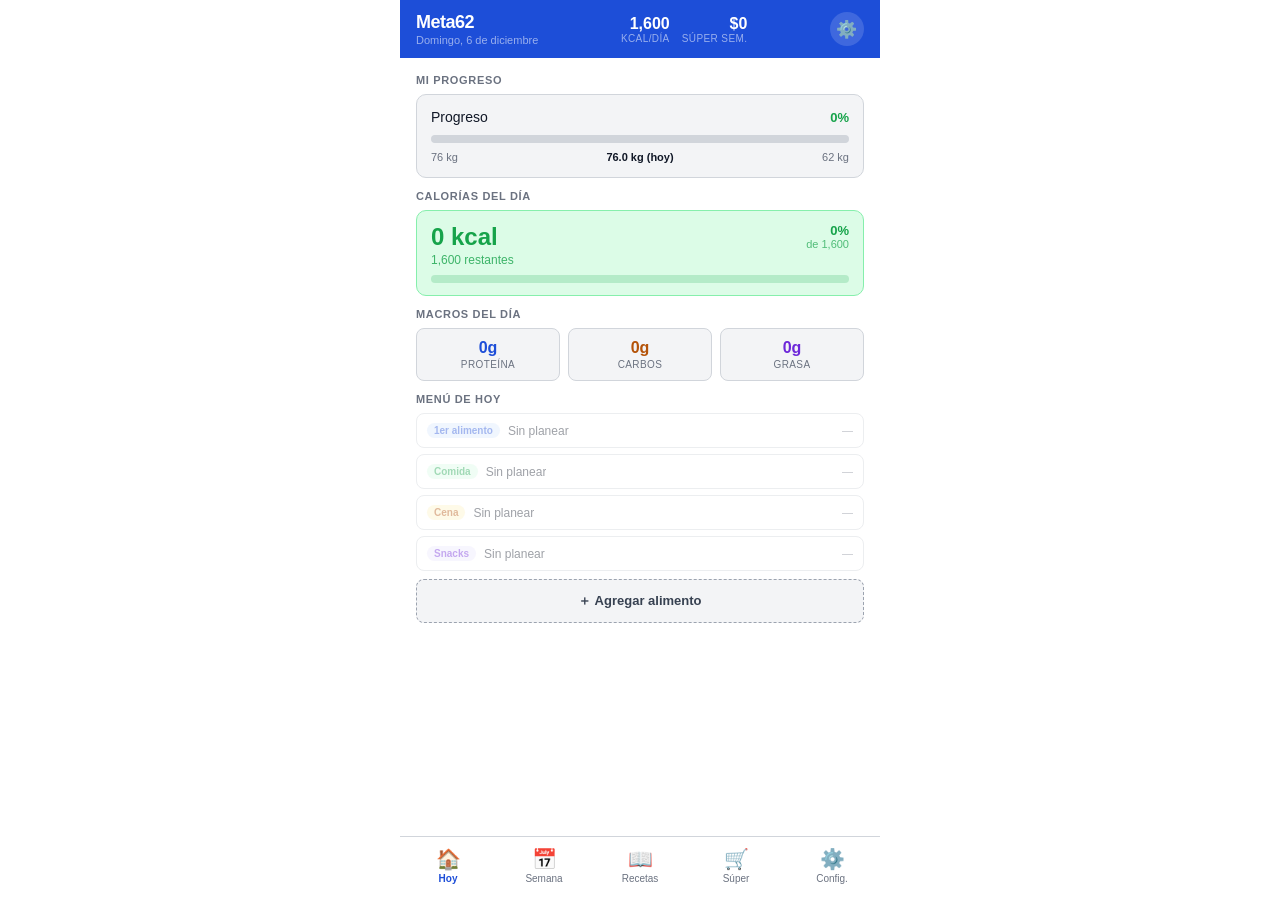
==== commit dbc0e7e1: "Update index.html" ====
--- a/index.html
+++ b/index.html
@@ -371,7 +371,7 @@
     <div class="config-row"><span class="config-label">Nombre</span><input class="config-input" id="cfg-nombre" placeholder="Jerry" style="width:140px"></div>
     <div class="config-row"><span class="config-label">Edad</span><input class="config-input" id="cfg-edad" type="number" placeholder="43"></div>
     <div class="config-row"><span class="config-label">Estatura (m)</span><input class="config-input" id="cfg-estatura" type="number" step="0.01" placeholder="1.67"></div>
-    <div class="config-row"><span class="config-label">Peso actual (kg)</span><input class="config-input" id="cfg-peso" type="number" step="0.1" placeholder="73"></div>
+    <div class="config-row"><span class="config-label">Peso actual (kg)</span><input class="config-input" id="cfg-peso" type="number" step="0.1" placeholder="76"></div>
     <div class="config-row"><span class="config-label">Peso meta (kg)</span><input class="config-input" id="cfg-meta" type="number" step="0.1" placeholder="62"></div>
     <div class="config-row">
       <span class="config-label">Actividad</span>
@@ -635,7 +635,7 @@
   bought: savedData.bought || {},
   superHistory: savedData.superHistory || [],
   weightHistory: savedData.weightHistory || [],
-  config: savedData.config || {nombre:'Jerry',edad:43,estatura:1.67,peso:73,meta:62,actividad:1.375,protObj:120,carbObj:160,grasaObj:53},
+  config: savedData.config || {nombre:'Jerry',edad:43,estatura:1.67,peso:76,meta:62,actividad:1.375,protObj:120,carbObj:160,grasaObj:53},
   editingPrices: false,
   superFilter: savedData.superFilter || 'current',
   recFilter: 'all',
@@ -840,7 +840,7 @@
 function renderProgress() {
   const cfg = state.config;
   const wh = state.weightHistory;
-  const startKg = parseFloat(cfg.peso) || 73;
+  const startKg = parseFloat(cfg.peso) || 76;
   const targetKg = 62;
   const currentKg = wh.length > 0 ? wh[wh.length-1].kg : startKg;
   const total = startKg - targetKg;
@@ -1570,7 +1570,7 @@
     nombre: document.getElementById('cfg-nombre').value,
     edad: parseFloat(document.getElementById('cfg-edad').value) || 43,
     estatura: parseFloat(document.getElementById('cfg-estatura').value) || 1.67,
-    peso: parseFloat(document.getElementById('cfg-peso').value) || 73,
+    peso: parseFloat(document.getElementById('cfg-peso').value) || 76,
     meta: parseFloat(document.getElementById('cfg-meta').value) || 62,
     actividad: parseFloat(document.getElementById('cfg-actividad').value) || 1.375,
     protObj: parseInt(document.getElementById('cfg-prot').value) || 120,
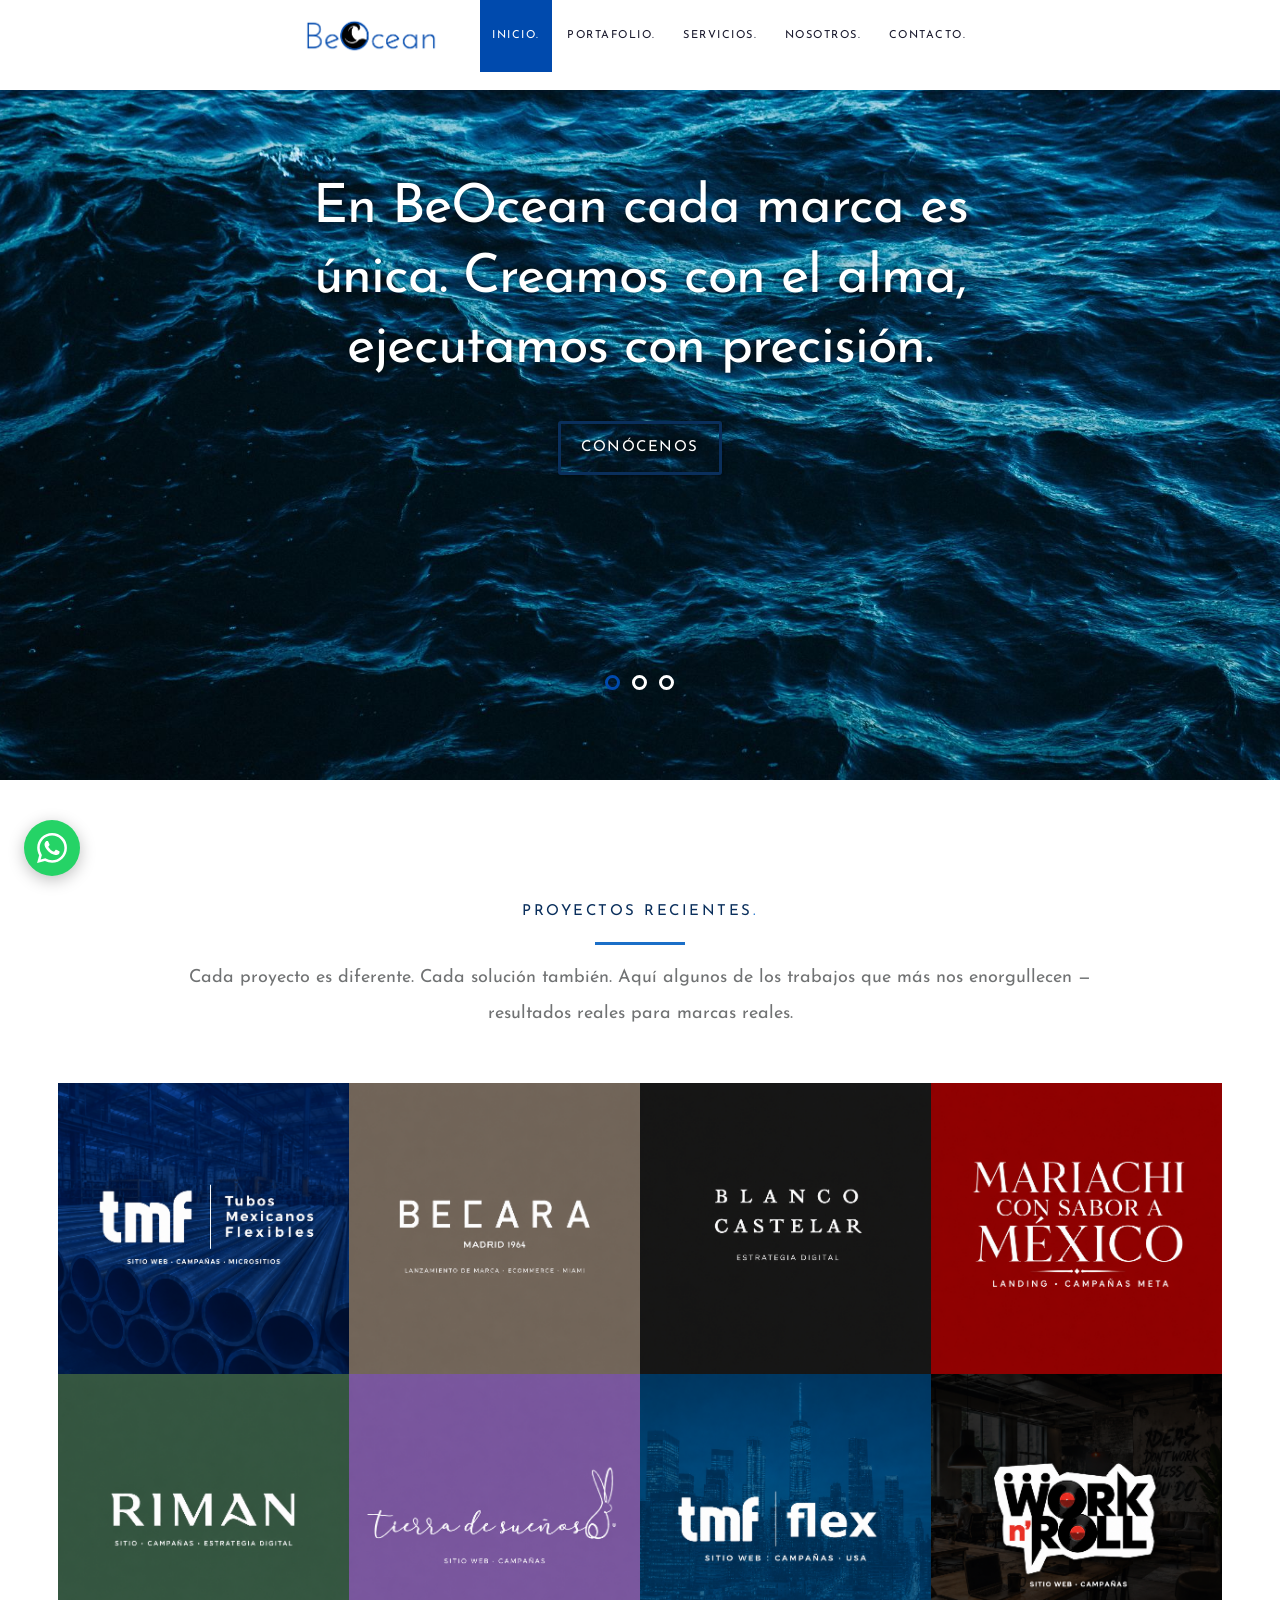
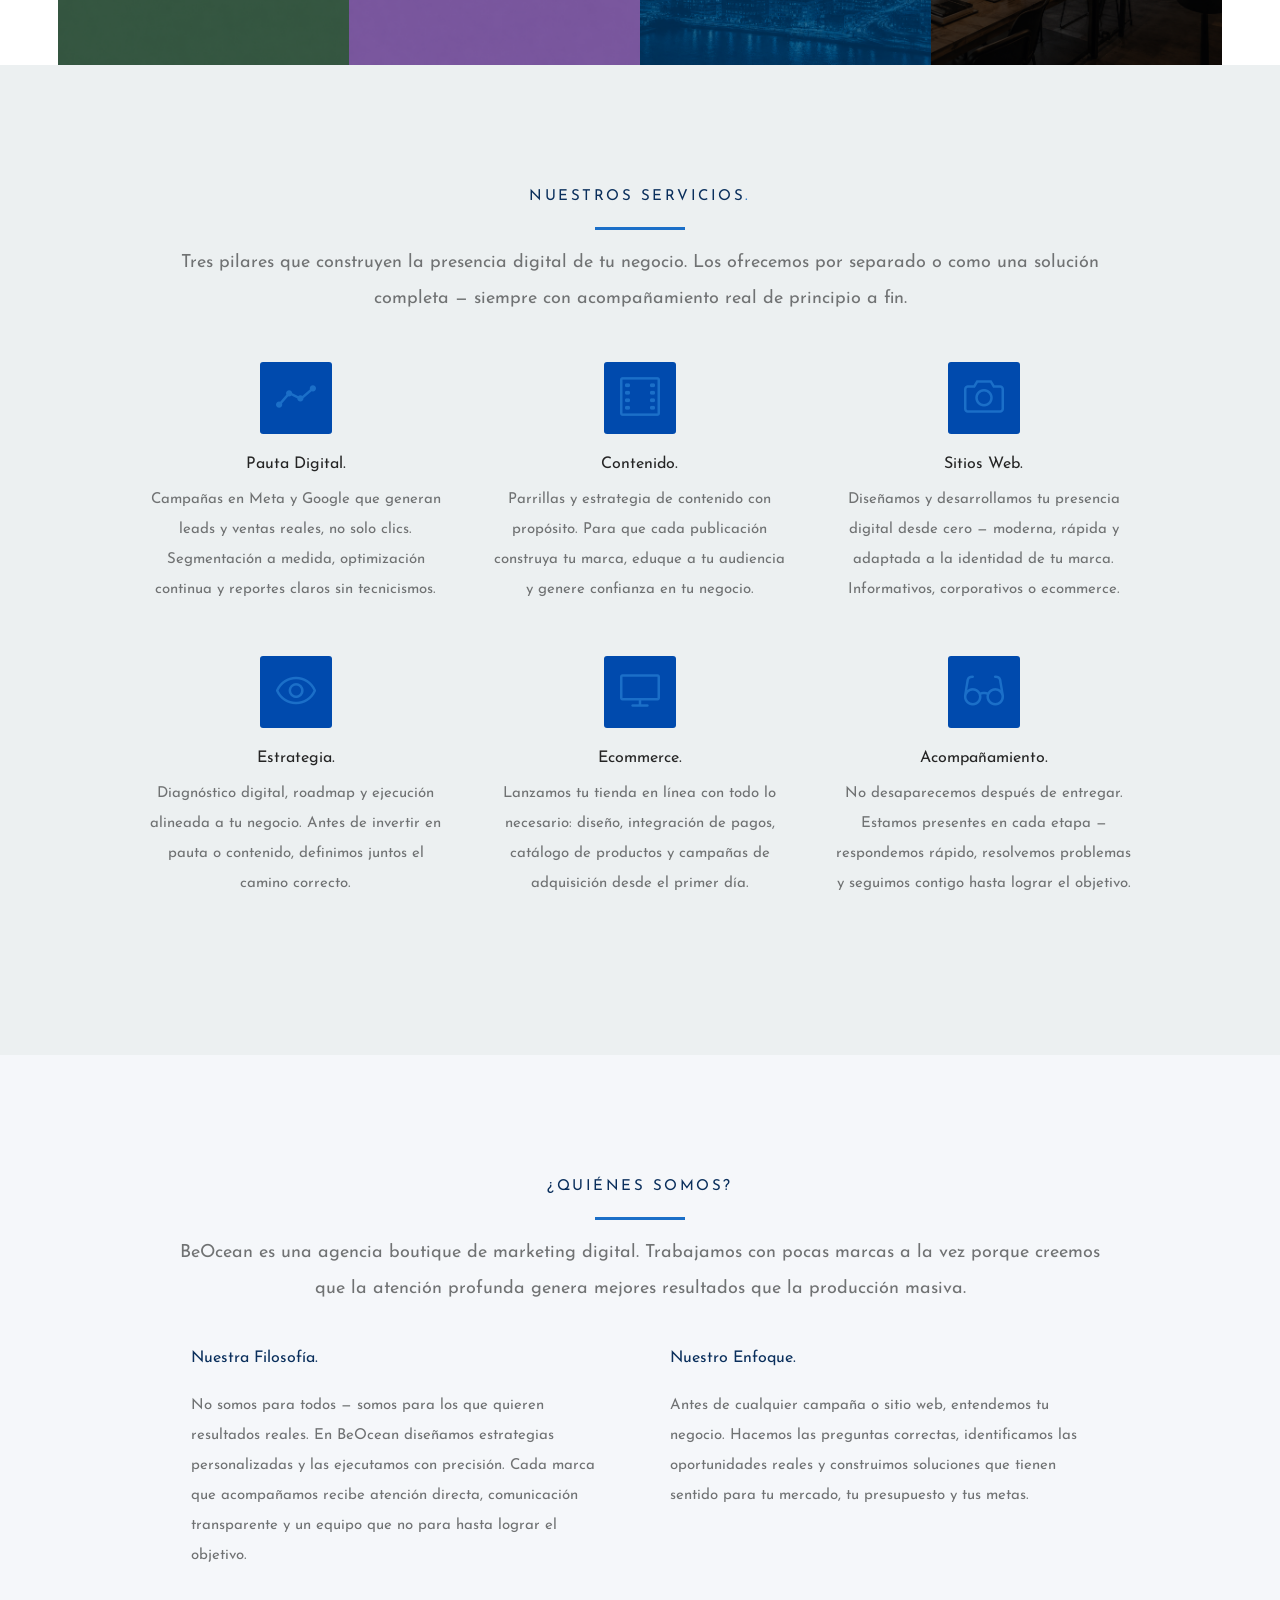
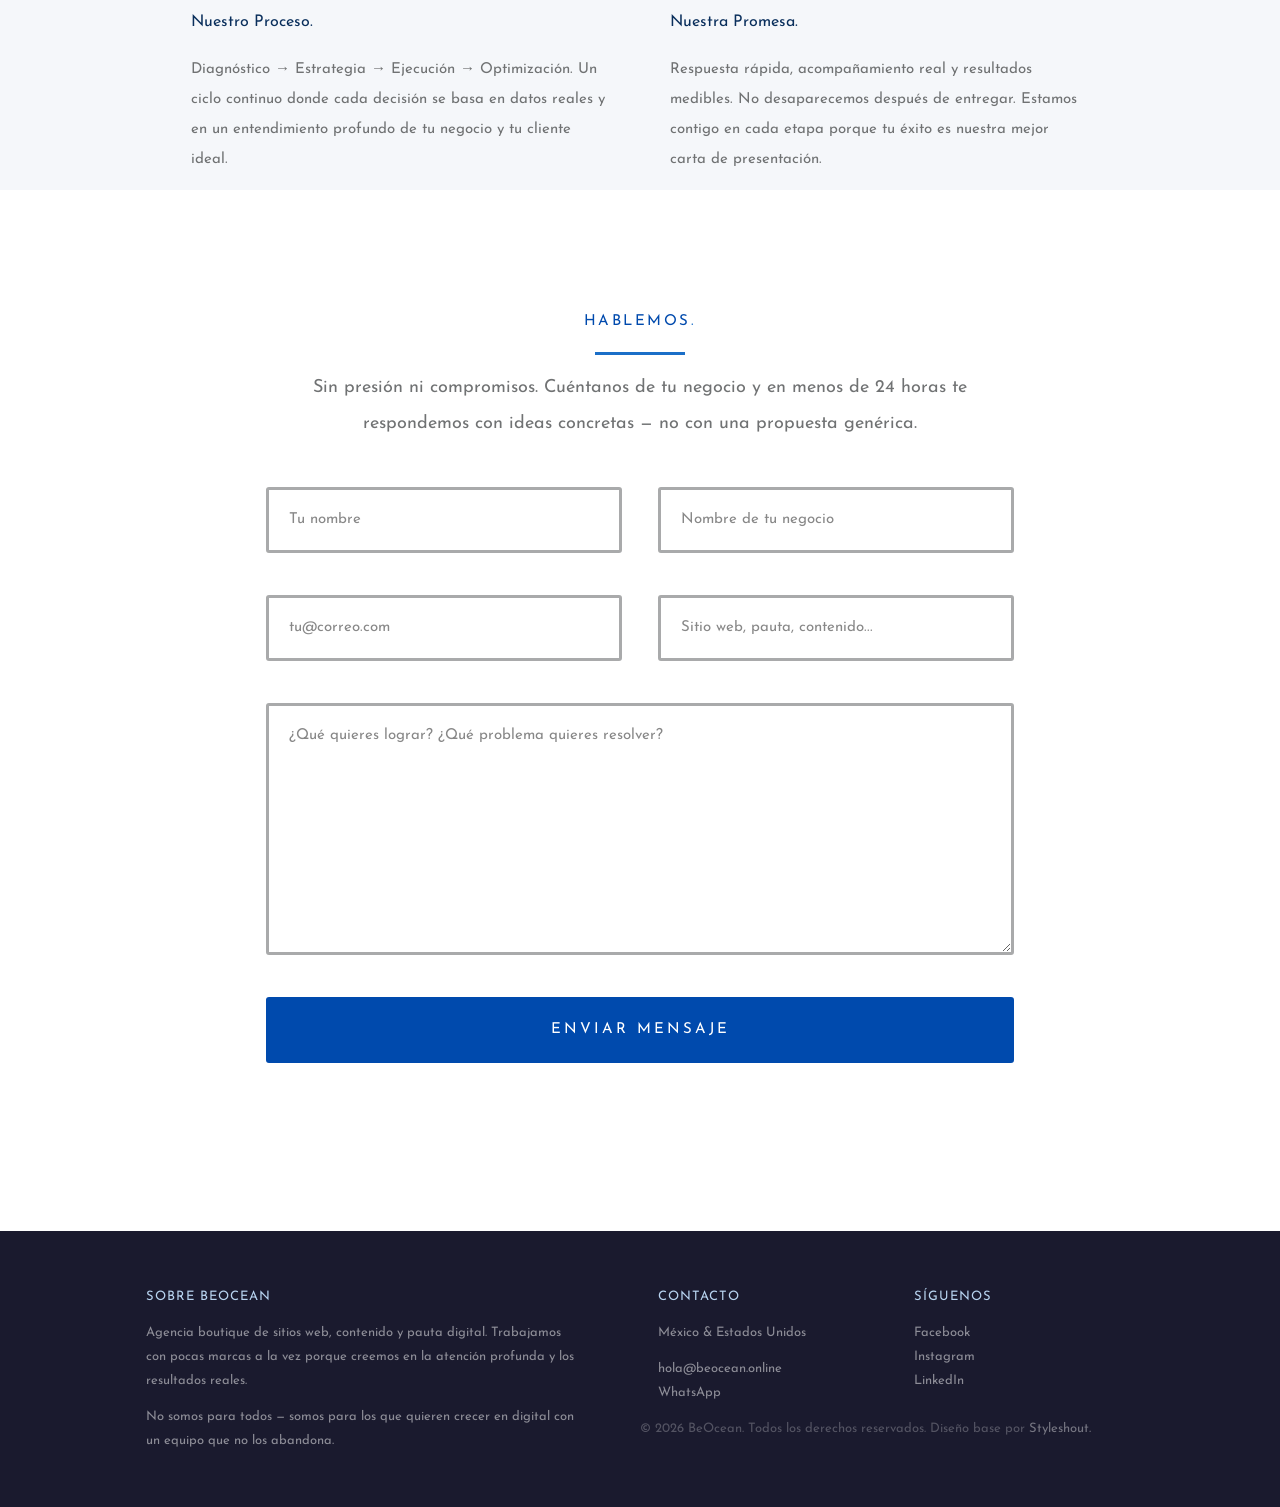
==== commit 0e171fa9: "Update index.html" ====
--- a/index.html
+++ b/index.html
@@ -1,2447 +1,477 @@
 
 <!DOCTYPE html>
-<html lang="es">
+<!--[if lt IE 8 ]><html class="no-js ie ie7" lang="en"> <![endif]-->
+<!--[if IE 8 ]><html class="no-js ie ie8" lang="en"> <![endif]-->
+<!--[if IE 9 ]><html class="no-js ie ie9" lang="en"> <![endif]-->
+<!--[if (gte IE 9)|!(IE)]><!--><html class="no-js" lang="es"> <!--<![endif]-->
 <head>
-<meta charset="UTF-8">
-<meta name="viewport" content="width=device-width, initial-scale=1.0, maximum-scale=1.0">
-<title>Meta62</title>
-<link rel="manifest" href="manifest.json">
-<meta name="apple-mobile-web-app-capable" content="yes">
-<meta name="apple-mobile-web-app-status-bar-style" content="default">
-<meta name="apple-mobile-web-app-title" content="Meta62">
-<meta name="theme-color" content="#0f172a">
-<link rel="apple-touch-icon" href="icon192.png">
-<link rel="icon" type="image/png" href="icon192.png">
+
+   <meta charset="utf-8">
+   <!-- Google Tag Manager -->
+<script>(function(w,d,s,l,i){w[l]=w[l]||[];w[l].push({'gtm.start':
+new Date().getTime(),event:'gtm.js'});var f=d.getElementsByTagName(s)[0],
+j=d.createElement(s),dl=l!='dataLayer'?'&l='+l:'';j.async=true;j.src=
+'https://www.googletagmanager.com/gtm.js?id='+i+dl;f.parentNode.insertBefore(j,f);
+})(window,document,'script','dataLayer','GTM-KTJ2C35F');</script>
+<!-- End Google Tag Manager -->
+   <title>BeOcean — Agencia Boutique de Marketing Digital</title>
+   <meta name="description" content="BeOcean — agencia boutique de sitios web, contenido y pauta digital, con acompañamiento real de principio a fin.">
+   <meta name="author" content="BeOcean">
+   <meta property="og:title" content="BeOcean — Agencia Boutique de Marketing Digital">
+   <meta property="og:description" content="Agencia boutique de sitios web, contenido y pauta digital, con acompañamiento real de principio a fin.">
+   <meta property="og:type" content="website">
+   <meta property="og:url" content="https://beocean.digital">
+   <meta property="og:image" content="https://beocean.digital/images/BeO_logo.png">
+   <meta name="twitter:card" content="summary_large_image">
+   <meta name="twitter:title" content="BeOcean — Agencia Boutique de Marketing Digital">
+   <meta name="twitter:description" content="Agencia boutique de sitios web, contenido y pauta digital, con acompañamiento real de principio a fin.">
+
+   <meta name="viewport" content="width=device-width, initial-scale=1, maximum-scale=1">
+
+   <link rel="stylesheet" href="css/base.css">
+   <link rel="stylesheet" href="css/main.css">
+   <link rel="stylesheet" href="css/media-queries.css">
+
+   <!-- Josefin Sans -->
+   <link rel="preconnect" href="https://fonts.googleapis.com">
+   <link rel="preconnect" href="https://fonts.gstatic.com" crossorigin>
+   <link href="https://fonts.googleapis.com/css2?family=Josefin+Sans:ital,wght@0,100;0,200;0,300;0,400;0,500;0,600;0,700;1,100;1,300&display=swap" rel="stylesheet">
+
+   <!-- BeOcean brand overrides -->
 <style>
-*{box-sizing:border-box;margin:0;padding:0;font-family:-apple-system,BlinkMacSystemFont,'Segoe UI',sans-serif;-webkit-tap-highlight-color:transparent}
-:root{
-  --acc:#1d4ed8;--acc2:#1e40af;
-  --bg:#fff;--bg2:#f3f4f6;--bg3:#e5e7eb;
-  --text:#111827;--text2:#374151;--muted:#6b7280;
-  --border:#d1d5db;--border2:#9ca3af;
-  --green:#16a34a;--green-bg:#dcfce7;--green-border:#86efac;
-  --blue:#1d4ed8;--blue-bg:#dbeafe;
-  --amber:#b45309;--amber-bg:#fef3c7;
-  --purple:#6d28d9;--purple-bg:#ede9fe;
-  --red:#dc2626;--red-bg:#fee2e2;
-  --r:10px;--rs:8px
-}
-@media(prefers-color-scheme:dark){:root{
-  --bg:#18181b;--bg2:#27272a;--bg3:#3f3f46;
-  --text:#f4f4f5;--text2:#d4d4d8;--muted:#a1a1aa;
-  --border:#3f3f46;--border2:#71717a;
-  --green:#4ade80;--green-bg:#14532d;--green-border:#166534;
-  --blue:#60a5fa;--blue-bg:#1e3a5f;
-  --amber:#fbbf24;--amber-bg:#451a03;
-  --purple:#a78bfa;--purple-bg:#2e1065;
-  --red:#f87171;--red-bg:#450a0a;
-  --acc:#2563eb;--acc2:#1d4ed8
-}}
-body{background:var(--bg);color:var(--text);min-height:100vh;display:flex;flex-direction:column;max-width:480px;margin:0 auto}
-.hidden{display:none!important}
-
-/* HEADER */
-.hdr{background:var(--acc);padding:12px 16px;display:flex;align-items:center;justify-content:space-between;gap:8px;position:sticky;top:0;z-index:100}
-.hdr-left .app-name{font-size:18px;font-weight:700;color:#fff;letter-spacing:-.5px}
-.hdr-left .hdr-sub{font-size:11px;color:rgba(255,255,255,.55);margin-top:1px}
-.hdr-btn{width:34px;height:34px;border-radius:50%;background:rgba(255,255,255,.15);border:none;color:#fff;font-size:17px;cursor:pointer;display:flex;align-items:center;justify-content:center;flex-shrink:0}
-.hdr-stats{display:flex;gap:12px;flex-shrink:0}
-.hdr-stat{text-align:right}
-.hdr-stat-val{font-size:16px;font-weight:700;color:#fff}
-.hdr-stat-lab{font-size:10px;color:rgba(255,255,255,.55);font-weight:500;text-transform:uppercase;letter-spacing:.04em}
-
-/* NAV */
-.nav-bar{background:var(--bg);border-top:.5px solid var(--border);padding:6px 0 12px;display:grid;grid-template-columns:repeat(5,1fr);position:sticky;bottom:0;z-index:100}
-.nav-item{display:flex;flex-direction:column;align-items:center;gap:2px;cursor:pointer;padding:4px 0;border:none;background:none}
-.nav-icon{font-size:20px;color:var(--muted)}
-.nav-icon.active{color:#1d4ed8}
-.nav-lbl{font-size:10px;color:var(--muted);font-weight:500}
-.nav-lbl.active{color:#1d4ed8;font-weight:700}
-@media(prefers-color-scheme:dark){.nav-icon.active{color:#60a5fa}.nav-lbl.active{color:#60a5fa}}
-
-
-/* SECTIONS */
-.section{display:none;flex:1;overflow-y:auto;padding:16px;padding-bottom:80px}
-.section.active{display:block}
-.sec-label{font-size:11px;font-weight:700;color:var(--muted);text-transform:uppercase;letter-spacing:.06em;margin-bottom:8px}
-
-/* CARDS */
-.card{background:var(--bg2);border:.5px solid var(--border);border-radius:var(--r);padding:14px;margin-bottom:12px}
-.card-hdr{display:flex;justify-content:space-between;align-items:center;margin-bottom:10px}
-.card-title{font-size:14px;font-weight:500;color:var(--text)}
-.card-acc{font-size:13px;font-weight:700;color:var(--green)}
-
-/* PROGRESS */
-.prog-track{height:8px;background:var(--border);border-radius:99px;overflow:hidden;margin:8px 0}
-.prog-fill{height:100%;border-radius:99px;transition:width .3s}
-.prog-labels{display:flex;justify-content:space-between;font-size:11px;color:var(--muted)}
-.prog-labels .current{font-weight:700;color:var(--text)}
-
-/* KCAL CARD */
-.kcal-card{background:var(--green-bg);border:.5px solid var(--green-border);border-radius:var(--r);padding:12px 14px;margin-bottom:12px}
-.kcal-top{display:flex;justify-content:space-between;align-items:flex-start;margin-bottom:8px}
-.kcal-num{font-size:24px;font-weight:700;color:var(--green)}
-.kcal-sub{font-size:12px;color:var(--green);opacity:.8;margin-top:2px}
-.kcal-pct{font-size:13px;font-weight:700;color:var(--green);text-align:right}
-.kcal-track{height:8px;background:rgba(22,163,74,.2);border-radius:99px;overflow:hidden}
-.kcal-fill{height:100%;background:var(--green);border-radius:99px;transition:width .3s}
-
-/* MACROS */
-.macros-grid{display:grid;grid-template-columns:repeat(3,1fr);gap:8px;margin-bottom:12px}
-.macro-card{background:var(--bg2);border:.5px solid var(--border);border-radius:var(--rs);padding:10px;text-align:center}
-.macro-val{font-size:16px;font-weight:700}
-.macro-lab{font-size:10px;color:var(--muted);font-weight:500;margin-top:2px;text-transform:uppercase;letter-spacing:.04em}
-
-/* MEAL ROWS */
-.meal-row{display:flex;align-items:center;justify-content:space-between;padding:9px 10px;background:var(--bg);border-radius:var(--rs);border:.5px solid var(--border);margin-bottom:6px}
-.meal-left{display:flex;align-items:center;gap:8px;flex:1;min-width:0}
-.meal-badge{font-size:10px;font-weight:700;padding:2px 7px;border-radius:99px;white-space:nowrap;flex-shrink:0}
-.mb-d{background:var(--blue-bg);color:var(--blue)}
-.mb-c{background:var(--green-bg);color:var(--green)}
-.mb-ce{background:var(--amber-bg);color:var(--amber)}
-.mb-s{background:var(--purple-bg);color:var(--purple)}
-.meal-name{font-size:12px;color:var(--text);font-weight:500;white-space:nowrap;overflow:hidden;text-overflow:ellipsis}
-.meal-right{display:flex;flex-direction:column;align-items:flex-end;gap:2px;flex-shrink:0;margin-left:8px}
-.meal-kcal{font-size:11px;color:var(--muted);font-weight:500}
-.stars{display:flex;gap:1px;cursor:pointer}
-.star{font-size:14px;color:#f59e0b;cursor:pointer}
-.star-e{font-size:14px;color:var(--border);cursor:pointer}
-.meal-empty{opacity:.4}
-
-/* SEMANA */
-.week-recipe-picker{margin-bottom:16px}
-.time-section{margin-bottom:20px}
-.time-header{display:flex;align-items:center;justify-content:space-between;margin-bottom:10px}
-.time-title{font-size:14px;font-weight:700;color:var(--text)}
-.time-count{font-size:12px;color:var(--muted)}
-.recipe-search{width:100%;padding:8px 12px;border:.5px solid var(--border);border-radius:var(--rs);font-size:13px;color:var(--text);background:var(--bg2);margin-bottom:8px}
-.recipe-list{display:flex;flex-direction:column;gap:6px;max-height:300px;overflow-y:auto}
-.recipe-item{display:flex;align-items:center;justify-content:space-between;padding:10px 12px;background:var(--bg);border:.5px solid var(--border);border-radius:var(--rs);transition:border-color .15s}
-.recipe-item-left{flex:1;min-width:0}
-.recipe-item-name{font-size:13px;font-weight:500;color:var(--text)}
-.recipe-item-kcal{font-size:11px;color:var(--muted);margin-top:1px}
-.recipe-item-stars{font-size:12px;color:#f59e0b}
-.day-chips{display:flex;gap:6px;flex-wrap:wrap;margin-top:8px}
-.day-chip{padding:4px 10px;border-radius:99px;font-size:12px;font-weight:600;border:1.5px solid var(--border2);color:var(--text2);cursor:pointer;background:var(--bg2);transition:all .15s}
-.day-chip.active{background:var(--acc);color:#fff;border-color:var(--acc)}
-.day-chip.disabled{opacity:.35;cursor:not-allowed}
-.week-summary{background:var(--bg2);border:.5px solid var(--border);border-radius:var(--r);overflow:hidden;margin-bottom:16px}
-.week-day-row{display:grid;grid-template-columns:40px 1fr 1fr 1fr 1fr;gap:4px;padding:8px 10px;border-bottom:.5px solid var(--border);font-size:11px;align-items:center}
-.week-day-row:last-child{border-bottom:none}
-.week-day-row.header{background:#1d4ed8;color:#fff!important;font-weight:700;font-size:10px;text-transform:uppercase}
-.week-day-row.header *{color:#fff!important}
-.wdr-day{font-weight:700;color:var(--text);font-size:12px}
-.wdr-meal{color:var(--muted);white-space:nowrap;overflow:hidden;text-overflow:ellipsis;font-size:10px}
-.wdr-meal.set{color:var(--text);font-weight:500}
-.week-kcal-badge{font-size:10px;font-weight:700;color:var(--green);background:var(--green-bg);padding:2px 6px;border-radius:99px}
-
-/* RECETAS */
-.rec-filter-bar{display:flex;gap:6px;margin-bottom:14px;overflow-x:auto;padding-bottom:4px}
-.rec-filter-btn{padding:6px 14px;border-radius:99px;font-size:12px;font-weight:600;border:1.5px solid var(--border2);color:var(--text2);background:var(--bg2);cursor:pointer;white-space:nowrap;flex-shrink:0}
-.rec-filter-btn.active{background:var(--acc);color:#fff;border-color:var(--acc)}
-.rec-card{background:var(--bg);border:.5px solid var(--border);border-radius:var(--r);margin-bottom:10px;overflow:hidden}
-.rec-card-hdr{background:var(--bg2);padding:12px 14px;display:flex;align-items:center;justify-content:space-between;cursor:pointer}
-.rec-card-left{display:flex;align-items:center;gap:8px;flex:1;min-width:0}
-.rec-card-name{font-size:13px;font-weight:600;color:var(--text);white-space:nowrap;overflow:hidden;text-overflow:ellipsis}
-.rec-card-kcal{font-size:11px;color:var(--muted);margin-top:1px}
-.rec-card-chevron{font-size:16px;color:var(--muted);flex-shrink:0;transition:transform .2s}
-.rec-card-chevron.open{transform:rotate(180deg)}
-.rec-card-body{display:none;padding:14px}
-.rec-card-body.open{display:block}
-.rec-macros{display:flex;gap:6px;margin-bottom:12px}
-.rec-macro{flex:1;text-align:center;background:var(--bg2);border:.5px solid var(--border);border-radius:var(--rs);padding:6px 2px}
-.rec-macro-val{font-size:13px;font-weight:700}
-.rec-macro-lab{font-size:10px;color:var(--muted);font-weight:500;margin-top:1px}
-.rec-cols{display:grid;grid-template-columns:1fr 1fr;gap:12px}
-.rec-sec-title{font-size:10px;font-weight:700;text-transform:uppercase;letter-spacing:.06em;color:var(--muted);margin-bottom:6px;padding-bottom:4px;border-bottom:1px solid var(--border)}
-.ing-row{display:flex;justify-content:space-between;padding:4px 0;border-bottom:.5px solid var(--bg3);font-size:12px}
-.ing-row:last-child{border-bottom:none}
-.step-row{display:flex;gap:7px;margin-bottom:6px;font-size:12px;line-height:1.5}
-.step-n{min-width:18px;height:18px;border-radius:50%;background:#1d4ed8;color:#fff;font-size:10px;font-weight:700;display:flex;align-items:center;justify-content:center;flex-shrink:0;margin-top:1px}
-.rec-stars-row{display:flex;align-items:center;gap:8px;margin-bottom:12px}
-.rec-stars-label{font-size:12px;color:var(--muted)}
-
-/* SÚPER */
-.super-filter-bar{display:flex;gap:6px;margin-bottom:12px}
-.super-filter-btn{padding:6px 12px;border-radius:99px;font-size:12px;font-weight:600;border:1.5px solid var(--border2);color:var(--text2);background:var(--bg2);cursor:pointer}
-.super-filter-btn.active{background:var(--acc);color:#fff;border-color:var(--acc)}
-.super-total-box{background:var(--green-bg);border:.5px solid var(--green-border);border-radius:var(--r);padding:12px 16px;margin-bottom:12px;display:flex;align-items:center;justify-content:space-between}
-.super-total-num{font-size:24px;font-weight:700;color:var(--green)}
-.super-total-lab{font-size:11px;color:var(--green);opacity:.8;margin-top:2px}
-.super-actions{display:flex;gap:8px;margin-bottom:12px;flex-wrap:wrap}
-.btn{padding:9px 14px;border-radius:var(--rs);font-size:13px;font-weight:700;cursor:pointer;border:1.5px solid var(--border2);background:var(--bg2);color:var(--text);transition:all .15s}
-.btn-primary{background:var(--acc);color:#fff;border-color:var(--acc)}
-.btn-danger{background:var(--red-bg);color:var(--red);border-color:var(--red)}
-.super-cat{font-size:11px;font-weight:700;text-transform:uppercase;letter-spacing:.05em;color:var(--muted);padding:8px 0 4px;border-bottom:.5px solid var(--border);margin-bottom:4px}
-.super-row{display:flex;align-items:center;gap:10px;padding:8px 0;border-bottom:.5px solid var(--bg3)}
-.super-row:last-child{border-bottom:none}
-.super-check{width:20px;height:20px;border-radius:4px;border:2px solid var(--border2);cursor:pointer;flex-shrink:0;display:flex;align-items:center;justify-content:center;transition:all .15s}
-.super-check.checked{background:var(--green);border-color:var(--green)}
-.super-check-icon{font-size:12px;color:#fff;display:none}
-.super-check.checked .super-check-icon{display:block}
-.super-item-info{flex:1;min-width:0}
-.super-item-name{font-size:13px;font-weight:500;color:var(--text)}
-.super-item-unit{font-size:11px;color:var(--muted)}
-.super-item-price{font-size:13px;font-weight:700;color:var(--green);text-align:right;white-space:nowrap}
-.super-item-bought{opacity:.4;text-decoration:line-through}
-.price-edit-panel{background:var(--bg2);border:.5px solid var(--border);border-radius:var(--rs);padding:10px;margin-top:6px;display:none}
-.price-edit-panel.open{display:block}
-.price-edit-row{display:flex;gap:8px;align-items:center;margin-bottom:8px;flex-wrap:wrap}
-.price-input{padding:6px 10px;border:.5px solid var(--border);border-radius:var(--rs);font-size:13px;color:var(--text);background:var(--bg);width:90px}
-.store-chips{display:flex;gap:4px;flex-wrap:wrap}
-.store-chip{padding:4px 8px;border-radius:99px;font-size:11px;font-weight:600;border:1px solid var(--border2);color:var(--text2);cursor:pointer;background:var(--bg2)}
-.store-chip.active{background:var(--acc);color:#fff;border-color:var(--acc)}
-.super-grand{background:#1d4ed8;border-radius:var(--r);padding:14px 16px;display:flex;align-items:center;justify-content:space-between;margin-top:16px}
-.super-grand-label{font-size:12px;font-weight:700;color:rgba(255,255,255,.6);text-transform:uppercase;letter-spacing:.05em}
-.super-grand-num{font-size:28px;font-weight:700;color:#fff}
-
-/* REPORTE */
-.report-row{display:flex;align-items:center;justify-content:space-between;padding:10px 0;border-bottom:.5px solid var(--border)}
-.report-row:last-child{border-bottom:none}
-.report-date{font-size:13px;font-weight:500;color:var(--text)}
-.report-amount{font-size:14px;font-weight:700;color:var(--green)}
-
-/* CONFIG */
-.config-section{margin-bottom:20px}
-.config-title{font-size:14px;font-weight:700;color:var(--text);margin-bottom:12px;padding-bottom:8px;border-bottom:.5px solid var(--border)}
-.config-row{display:flex;align-items:center;justify-content:space-between;padding:10px 0;border-bottom:.5px solid var(--bg3)}
-.config-row:last-child{border-bottom:none}
-.config-label{font-size:13px;color:var(--text2)}
-.config-input{padding:6px 10px;border:.5px solid var(--border);border-radius:var(--rs);font-size:13px;color:var(--text);background:var(--bg2);width:100px;text-align:right}
-.config-result{background:var(--green-bg);border:.5px solid var(--green-border);border-radius:var(--r);padding:12px;margin-top:12px}
-.config-result-row{display:flex;justify-content:space-between;padding:4px 0;font-size:13px}
-.config-result-label{color:var(--muted)}
-.config-result-val{font-weight:700;color:var(--green)}
-.config-save-btn{width:100%;padding:12px;background:#1d4ed8;color:#fff!important;border:none;border-radius:var(--rs);font-size:14px;font-weight:700;cursor:pointer;margin-top:12px}
-
-/* WEIGHT MODAL */
-.modal-overlay{position:fixed;inset:0;background:rgba(0,0,0,.5);z-index:200;display:flex;align-items:center;justify-content:center;padding:20px}
-.modal{background:var(--bg);border-radius:var(--r);padding:24px;width:100%;max-width:340px}
-.modal-title{font-size:16px;font-weight:700;color:var(--text);margin-bottom:8px}
-.modal-sub{font-size:13px;color:var(--muted);margin-bottom:20px}
-.modal-input{width:100%;padding:12px;border:2px solid var(--border);border-radius:var(--rs);font-size:18px;text-align:center;color:var(--text);background:var(--bg2);margin-bottom:16px}
-.modal-input:focus{outline:none;border-color:var(--acc)}
-.modal-btns{display:flex;gap:8px}
-.modal-btn{flex:1;padding:12px;border-radius:var(--rs);font-size:14px;font-weight:700;cursor:pointer;border:1.5px solid var(--border)}
-.modal-btn-primary{background:#1d4ed8;color:#fff!important;border-color:#1d4ed8}
-.modal-btn-cancel{background:var(--bg2);color:var(--text2)}
-
-/* TOAST */
-.toast{position:fixed;bottom:80px;left:50%;transform:translateX(-50%);background:#1d4ed8;color:#fff;padding:10px 20px;border-radius:99px;font-size:13px;font-weight:600;z-index:300;opacity:0;transition:opacity .3s;pointer-events:none;white-space:nowrap}
-.toast.show{opacity:1}
-
-.extra-food-row{display:flex;align-items:center;justify-content:space-between;padding:9px 10px;background:var(--bg);border-radius:var(--rs);border:.5px solid var(--border);margin-bottom:6px}
-.extra-food-left{display:flex;align-items:center;gap:8px;flex:1;min-width:0}
-.mb-extra{background:#f3f4f6;color:#374151;font-size:10px;font-weight:700;padding:2px 7px;border-radius:99px;white-space:nowrap;flex-shrink:0}
-.food-search-input{width:100%;padding:12px 14px;border:2px solid var(--border);border-radius:var(--rs);font-size:15px;color:var(--text);background:var(--bg2);outline:none;transition:border-color .2s}
-.food-search-input:focus{border-color:var(--acc)}
-.food-suggestions{max-height:220px;overflow-y:auto;border:.5px solid var(--border);border-radius:var(--rs);background:var(--bg);margin-top:4px}
-.food-suggestion-item{padding:10px 14px;cursor:pointer;border-bottom:.5px solid var(--bg3);font-size:13px;color:var(--text);display:flex;justify-content:space-between;align-items:center}
-.food-suggestion-item:last-child{border-bottom:none}
-.food-suggestion-item:hover,.food-suggestion-item.selected{background:var(--blue-bg)}
-.food-suggestion-kcal{font-size:11px;color:var(--muted);font-weight:500}
-.add-btn-row{width:100%;padding:13px;background:#1d4ed8;color:#fff;border:none;border-radius:var(--rs);font-size:14px;font-weight:700;cursor:pointer;margin-top:4px;display:flex;align-items:center;justify-content:center;gap:8px}
-
+  body, h1, h2, h3, h4, h5, h6, p, a, li, input, textarea, button, label {
+    font-family: 'Josefin Sans', sans-serif !important;
+  }
+  #main-header { background: #ffffff; }
+  #main-header .logo a { color: #ffffff; font-weight: 700; letter-spacing: 0.06em; }
+  ul#nav li a { color: #1a1a2e !important; }
+  ul#nav li a:hover { color: #ffffff !important; background: #1B6FC8 !important; }
+  ul#nav li.current a { background: #004AAD !important; color: #ffffff !important; }
+  #hero { background: url('images/hero.jpg') no-repeat center center / cover !important; }
+  .flex-caption h1 { font-weight: 700; letter-spacing: -0.01em; }
+  .button.stroke { border-color: #B8D4F0; color: #B8D4F0; }
+  .button.stroke:hover { background: #B8D4F0; color: #0A2F5C; }
+  .section-head h1 { color: #0A2F5C; }
+  .section-head h1 span { color: #1B6FC8; }
+  .icon-part [class^="icon-"], .icon-part i { color: #1B6FC8; }
+  .item-wrap .overlay { background: rgba(10,47,92,0.85); }
+  .about-content h3 { color: #0A2F5C; }
+  #contact { background: #ffffff; }
+  #contact h1 { color: #004AAD; }
+  #contact input, #contact textarea, #contact select { background: transparent; }
+  #contact button.submit { color: #ffffff; }
+  .submit { background: #1B6FC8 !important; border-color: #1B6FC8 !important; }
+  .submit:hover { background: #0A2F5C !important; border-color: #0A2F5C !important; }
+  footer { background: #1A1A2E; }
+  footer h3 { color: #B8D4F0; }
+  footer p, footer li a { color: rgba(255,255,255,0.5); }
+  footer li a:hover { color: #ffffff; }
+  footer .copyright { color: rgba(255,255,255,0.25); }
+  footer .copyright a { color: rgba(255,255,255,0.4); }
+  hr { border-color: #1B6FC8; }
+  #go-top a { background: #1B6FC8; }
+  #go-top a:hover { background: #0A2F5C; }
+  #contact input, #contact textarea, #contact select { color: #1a1a2e !important; border-color: #a9aaab !important; }
+  #contact input:focus, #contact textarea:focus { color: #1a1a2e !important; border-color: #004AAD !important; background: #ffffff !important; }
+  #contact button.submit { color: #ffffff !important; border-color: #004AAD !important; background: #004AAD !important; }
+  #contact button.submit:hover { background: #002d6b !important; }
+  ::-webkit-input-placeholder { color: #888 !important; }
+  ::placeholder { color: #888 !important; }
+  #about { background: #F5F7FA; }
+
+  /* Mobile portfolio touch */
+  @media only screen and (max-width: 768px) {
+    .item.touched .overlay { opacity: 1 !important; }
+    .item.touched .portfolio-item-meta { opacity: 1 !important; }
+    .item.touched .item-wrap img { transform: scale(1.05); }
+    .item .portfolio-item-meta h5 { margin-bottom: 12px; line-height: 1.3; display: block; }
+    .item .portfolio-item-meta p { font-size: 12px; line-height: 1.5; }
+  }
 </style>
+
+   <script src="js/modernizr.js"></script>
+   <link rel="shortcut icon" href="favicon.png">
+
 </head>
-<body>
-
-<!-- HEADER + STATS -->
-<div class="hdr">
-  <div class="hdr-left">
-    <div class="app-name">Meta62</div>
-    <div class="hdr-sub" id="hdr-date"></div>
-  </div>
-  <div class="hdr-stats">
-    <div class="hdr-stat">
-      <div class="hdr-stat-val" id="stat-kcal">1,600</div>
-      <div class="hdr-stat-lab">kcal/día</div>
-    </div>
-    <div class="hdr-stat">
-      <div class="hdr-stat-val" id="stat-super">$0</div>
-      <div class="hdr-stat-lab">súper sem.</div>
-    </div>
-  </div>
-  <button class="hdr-btn" onclick="showSection('config')" aria-label="Configuración">⚙️</button>
-</div>
-
-<!-- SECTIONS -->
-<div id="s-hoy" class="section active">
-  <!-- Progreso -->
-  <div class="sec-label">Mi progreso</div>
-  <div class="card" style="margin-bottom:12px">
-    <div class="card-hdr">
-      <div class="card-title">Progreso</div>
-      <div class="card-acc" id="prog-pct">0%</div>
-    </div>
-    <div class="prog-track"><div class="prog-fill" id="prog-fill" style="background:var(--green);width:0%"></div></div>
-    <div class="prog-labels">
-      <span id="prog-start">— kg</span>
-      <span class="current" id="prog-current">— kg (hoy)</span>
-      <span>62 kg</span>
-    </div>
-  </div>
-
-  <!-- Kcal -->
-  <div class="sec-label">Calorías del día</div>
-  <div class="kcal-card">
-    <div class="kcal-top">
-      <div>
-        <div class="kcal-num" id="hoy-kcal-num">0 kcal</div>
-        <div class="kcal-sub" id="hoy-kcal-rest">1,600 restantes</div>
-      </div>
-      <div>
-        <div class="kcal-pct" id="hoy-kcal-pct">0%</div>
-        <div style="font-size:11px;color:var(--green);opacity:.7">de 1,600</div>
-      </div>
-    </div>
-    <div class="kcal-track"><div class="kcal-fill" id="hoy-kcal-fill" style="width:0%"></div></div>
-  </div>
-
-  <!-- Macros -->
-  <div class="sec-label">Macros del día</div>
-  <div class="macros-grid">
-    <div class="macro-card"><div class="macro-val" style="color:var(--blue)" id="hoy-p">0g</div><div class="macro-lab">Proteína</div></div>
-    <div class="macro-card"><div class="macro-val" style="color:var(--amber)" id="hoy-c">0g</div><div class="macro-lab">Carbos</div></div>
-    <div class="macro-card"><div class="macro-val" style="color:var(--purple)" id="hoy-g">0g</div><div class="macro-lab">Grasa</div></div>
-  </div>
-
-  <!-- Menú del día -->
-  <div class="sec-label">Menú de hoy</div>
-  <div id="hoy-menu"></div>
-  <div id="extra-foods-list"></div>
-  <button onclick="openAddFoodModal()" style="width:100%;padding:12px;background:var(--bg2);color:var(--text2);border:1.5px dashed var(--border2);border-radius:var(--rs);font-size:13px;font-weight:700;cursor:pointer;margin-top:8px;display:flex;align-items:center;justify-content:center;gap:6px">
-    ＋ Agregar alimento
-  </button>
-
-</div>
-
-<div id="s-semana" class="section">
-  <div style="display:flex;align-items:center;justify-content:space-between;margin-bottom:14px;gap:6px">
-    <button class="btn" id="week-prev-btn" onclick="changeWeekView(0)" style="padding:8px 12px;font-size:13px;flex:1">Esta semana</button>
-    <button class="btn" id="week-next-btn" onclick="changeWeekView(1)" style="padding:8px 12px;font-size:13px;flex:1">Próxima semana</button>
-  </div>
-  <div class="sec-label">Resumen</div>
-  <div class="week-summary" id="week-summary"></div>
-  <div class="sec-label">Planear comidas</div>
-  <div class="rec-filter-bar" id="planner-filters" style="margin-bottom:10px">
-    <button class="rec-filter-btn active" onclick="setPlannerFilter('desayuno',this)">1er alimento</button>
-    <button class="rec-filter-btn" onclick="setPlannerFilter('comida',this)">Comida</button>
-    <button class="rec-filter-btn" onclick="setPlannerFilter('cena',this)">Cena</button>
-    <button class="rec-filter-btn" onclick="setPlannerFilter('snack',this)">Snacks</button>
-  </div>
-  <div id="week-planner"></div>
-</div>
-
-<div id="s-recetas" class="section">
-  <div class="rec-filter-bar" id="rec-filters"></div>
-  <div id="rec-list"></div>
-</div>
-
-<div id="s-super" class="section">
-  <div class="super-filter-bar">
-    <button class="super-filter-btn active" onclick="setSuperFilter('current',this)">Esta semana</button>
-    <button class="super-filter-btn" onclick="setSuperFilter('next',this)">Próxima semana</button>
-  </div>
-  <div class="super-total-box">
-    <div>
-      <div class="super-total-num" id="super-est-total">$0</div>
-      <div class="super-total-lab">total estimado</div>
-    </div>
-    <div style="text-align:right">
-      <div style="font-size:12px;color:var(--green);font-weight:700" id="super-gastado-label">$0 gastado</div>
-      <div style="font-size:11px;color:var(--green);opacity:.7">esta semana</div>
-    </div>
-  </div>
-  <div class="super-actions">
-    <button class="btn" onclick="openPriceEditor()">✏️ Editar precios</button>
-    <button class="btn btn-primary" onclick="superComprado()">✅ Súper comprado</button>
-    <button class="btn" onclick="showReporte()">📊 Reporte</button>
-  </div>
-  <div id="super-list"></div>
-  <div class="super-grand" id="super-grand" style="display:none">
-    <div class="super-grand-label">Total del súper</div>
-    <div class="super-grand-num" id="super-grand-num">$0</div>
-  </div>
-</div>
-
-<div id="s-config" class="section">
-  <div class="config-section">
-    <div class="config-title">Mis datos</div>
-    <div class="config-row"><span class="config-label">Nombre</span><input class="config-input" id="cfg-nombre" placeholder="Jerry" style="width:140px"></div>
-    <div class="config-row"><span class="config-label">Edad</span><input class="config-input" id="cfg-edad" type="number" placeholder="43"></div>
-    <div class="config-row"><span class="config-label">Estatura (m)</span><input class="config-input" id="cfg-estatura" type="number" step="0.01" placeholder="1.67"></div>
-    <div class="config-row"><span class="config-label">Peso actual (kg)</span><input class="config-input" id="cfg-peso" type="number" step="0.1" placeholder="76"></div>
-    <div class="config-row"><span class="config-label">Peso meta (kg)</span><input class="config-input" id="cfg-meta" type="number" step="0.1" placeholder="62"></div>
-    <div class="config-row">
-      <span class="config-label">Actividad</span>
-      <select class="config-input" id="cfg-actividad">
-        <option value="1.2">Sedentario</option>
-        <option value="1.375" selected>Ligero</option>
-        <option value="1.55">Moderado</option>
-        <option value="1.725">Activo</option>
-      </select>
-    </div>
-  </div>
-  <div class="config-result" id="cfg-result">
-    <div class="config-result-row"><span class="config-result-label">TMB (Tasa Metabólica Basal)</span><span class="config-result-val" id="cfg-tmb">—</span></div>
-    <div class="config-result-row"><span class="config-result-label">TDEE (Gasto Energético Total)</span><span class="config-result-val" id="cfg-tdee">—</span></div>
-    <div class="config-result-row"><span class="config-result-label">Déficit/día</span><span class="config-result-val" id="cfg-deficit">—</span></div>
-    <div class="config-result-row"><span class="config-result-label">Tiempo estimado</span><span class="config-result-val" id="cfg-tiempo">—</span></div>
-  </div>
-  <div class="config-section" style="margin-top:16px">
-    <div class="config-title">Objetivos de macros</div>
-    <div class="config-row"><span class="config-label">Proteína (g)</span><input class="config-input" id="cfg-prot" type="number" placeholder="120"></div>
-    <div class="config-row"><span class="config-label">Carbohidratos (g)</span><input class="config-input" id="cfg-carb" type="number" placeholder="160"></div>
-    <div class="config-row"><span class="config-label">Grasas (g)</span><input class="config-input" id="cfg-grasa" type="number" placeholder="53"></div>
-  </div>
-  <div class="config-section">
-    <div class="config-title">Historial de peso</div>
-    <div id="peso-historia"></div>
-    <button class="btn" style="width:100%;margin-top:8px" onclick="showWeightModal()">+ Registrar peso</button>
-  </div>
-  <button class="config-save-btn" onclick="saveConfig()">Guardar configuración</button>
-<button onclick="resetAll()" style="width:100%;padding:12px;background:var(--red-bg);color:var(--red);border:1.5px solid var(--red);border-radius:var(--rs);font-size:14px;font-weight:700;cursor:pointer;margin-top:8px">🗑 Borrar toda la memoria</button>
-</div>
-
-<!-- NAV BAR -->
-<div class="nav-bar">
-  <button class="nav-item" onclick="showSection('hoy')">
-    <span class="nav-icon active" id="nav-hoy">🏠</span>
-    <span class="nav-lbl active" id="navl-hoy">Hoy</span>
-  </button>
-  <button class="nav-item" onclick="showSection('semana')">
-    <span class="nav-icon" id="nav-semana">📅</span>
-    <span class="nav-lbl" id="navl-semana">Semana</span>
-  </button>
-  <button class="nav-item" onclick="showSection('recetas')">
-    <span class="nav-icon" id="nav-recetas">📖</span>
-    <span class="nav-lbl" id="navl-recetas">Recetas</span>
-  </button>
-  <button class="nav-item" onclick="showSection('super')">
-    <span class="nav-icon" id="nav-super">🛒</span>
-    <span class="nav-lbl" id="navl-super">Súper</span>
-  </button>
-  <button class="nav-item" onclick="showSection('config')">
-    <span class="nav-icon" id="nav-config">⚙️</span>
-    <span class="nav-lbl" id="navl-config">Config.</span>
-  </button>
-</div>
-
-<!-- WEIGHT MODAL -->
-<div class="modal-overlay hidden" id="weight-modal">
-  <div class="modal">
-    <div class="modal-title">🎯 Registrar peso</div>
-    <div class="modal-sub">¿Cuánto pesas hoy?</div>
-    <input class="modal-input" id="weight-input" type="number" step="0.1" placeholder="70.5">
-    <div class="modal-btns">
-      <button class="modal-btn modal-btn-cancel" onclick="closeWeightModal()">Cancelar</button>
-      <button class="modal-btn modal-btn-primary" onclick="saveWeight()">Guardar</button>
-    </div>
-  </div>
-</div>
-
-<!-- RECIPE MODAL -->
-<div class="modal-overlay hidden" id="recipe-modal" onclick="closeRecipeModal(event)">
-  <div class="modal" style="max-height:85vh;overflow-y:auto;padding:20px" id="recipe-modal-content">
-  </div>
-</div>
-
-<!-- TOAST -->
-<div class="toast" id="toast"></div>
-
-<script>
-// ═══════════════════════════════════════════
-// DATA — 80 RECIPES WITH CORRECT MACROS
-// ═══════════════════════════════════════════
-const MEALS = {
-  desayuno: {
-    label:'1er alimento', badge:'mb-d', target:420,
-    options:[
-      {name:'Bowl de atún con papa',kcal:427,p:31,c:37,g:18,ing:[['Atún en agua','90g (lata)'],['Papa hervida','150g'],['Jitomate','80g'],['Pepino','60g'],['Aguacate','25g']],steps:['Cuece papas en batch el domingo.','Mezcla atún con papa, jitomate y pepino.','Añade aguacate, exprime limón y sazona.']},
-      {name:'Wrap de pollo con aguacate',kcal:400,p:34,c:36,g:14,ing:[['Pechuga de pollo','100g deshebrada'],['Tortilla integral','60g (1 pieza)'],['Aguacate','40g'],['Espinaca','30g'],['Jitomate','60g']],steps:['Cocina pollo en batch y deshebra.','Calienta tortilla 30 seg.','Arma: espinaca → pollo → jitomate → aguacate.']},
-      {name:'Onigiri de atún',kcal:413,p:32,c:44,g:11,ing:[['Arroz cocido','150g'],['Atún en agua','90g'],['Mayonesa light','8g (1 cdta)'],['Alga nori','3g (1 hoja)'],['Pepino','50g'],['Salsa soya','10g']],steps:['Mezcla atún con mayonesa.','Forma triángulos de arroz rellenos. Envuelve con nori.','Sirve con pepino y soya.']},
-      {name:'Papa rellena de atún',kcal:426,p:30,c:42,g:15,ing:[['Papa hervida','180g (1 grande)'],['Atún en agua','90g'],['Jitomate','60g'],['Cebolla','30g']],steps:['Hornea la papa entera 45 min a 200°C.','Mezcla atún con jitomate, cebolla y limón.','Abre la papa y rellena con la mezcla.']},
-      {name:'Quesadilla de pollo',kcal:396,p:38,c:34,g:12,ing:[['Tortilla integral','60g (1 pieza)'],['Pechuga de pollo','100g deshebrada'],['Queso panela','35g'],['Espinaca','30g'],['Jitomate','50g']],steps:['Calienta tortilla en sartén.','Agrega pollo, queso, espinaca y jitomate.','Dobla y calienta hasta dorar.']},
-      {name:'Sopes de atún',kcal:425,p:33,c:46,g:13,ing:[['Masa para sopes','90g (3 piezas)'],['Atún en agua','90g'],['Jitomate','60g'],['Cebolla','20g'],['Aguacate','20g']],steps:['Forma 3 sopes con masa y cuece en comal.','Mezcla atún con jitomate, cebolla y limón.','Monta el atún sobre los sopes con aguacate.']},
-      {name:'Bowl de pollo japonés',kcal:431,p:37,c:48,g:10,ing:[['Arroz cocido','150g'],['Pechuga de pollo','120g deshebrada'],['Pepino','50g'],['Zanahoria rallada','40g'],['Salsa soya','10g']],steps:['Toma pollo y arroz del batch semanal.','Arma el bowl con arroz de base.','Coloca pollo, pepino y zanahoria. Adereza con soya.']},
-      {name:'Huevos revueltos con papa',kcal:432,p:22,c:31,g:24,ing:[['Huevo','150g (3 piezas)'],['Papa hervida','120g'],['Jitomate','60g'],['Cebolla','30g'],['Aceite de oliva','5g']],steps:['Cuece papa en cubos en agua 10 min.','Acitrona cebolla, añade papa y jitomate.','Añade huevos batidos y revuelve hasta cuajar.']},
-      {name:'Tostadas de pollo',kcal:429,p:34,c:23,g:23,ing:[['Tostadas horneadas','45g (3 piezas)'],['Pechuga de pollo','110g deshebrada'],['Aguacate','30g'],['Jitomate','60g']],steps:['Toma pollo deshebrado del batch.','Unta aguacate en cada tostada.','Coloca pollo y jitomate. Exprime limón.']},
-      {name:'Omelette de atún',kcal:435,p:44,c:5,g:26,ing:[['Huevo','150g (3 piezas)'],['Atún en agua','80g'],['Espinaca','40g'],['Jitomate','50g'],['Aceite de oliva','5g']],steps:['Bate los huevos con sal.','Vierte en sartén con aceite caliente.','Añade atún, espinaca y jitomate. Dobla el omelette.']},
-      {name:'Tacos de pollo',kcal:404,p:35,c:44,g:11,ing:[['Tortilla de maíz','90g (3 piezas)'],['Pechuga de pollo','110g deshebrada'],['Cebolla','20g'],['Jitomate','40g']],steps:['Calienta tortillas en comal.','Coloca pollo deshebrado en cada tortilla.','Añade cebolla, salsa y limón.']},
-      {name:'Ensalada de atún con papa',kcal:423,p:30,c:34,g:19,ing:[['Atún en agua','90g'],['Papa hervida','140g'],['Pepino','60g'],['Jitomate','60g'],['Cebolla','20g'],['Aceite de oliva','5g']],steps:['Toma papa cocida del batch.','Mezcla todos los ingredientes en tazón.','Adereza con aceite, limón y sazona.']},
-      {name:'Chilaquiles de pollo',kcal:429,p:35,c:22,g:22,ing:[['Tostadas horneadas','40g'],['Pechuga de pollo','100g deshebrada'],['Salsa verde','80g'],['Queso panela','30g'],['Crema light','20g']],steps:['Calienta salsa verde en sartén.','Añade tostadas para que absorban la salsa.','Sirve con pollo, queso, y crema.']},
-      {name:'Burrito de huevo',kcal:442,p:29,c:46,g:15,ing:[['Tortilla integral','55g (1 pieza)'],['Huevo','150g (3 piezas)'],['Frijoles cocidos','60g'],['Jitomate','50g'],['Cebolla','20g']],steps:['Revuelve huevos con jitomate, cebolla.','Calienta tortilla 30 seg.','Unta frijoles, agrega huevo y enrolla.']},
-      {name:'Bowl de carne con papa',kcal:427,p:22,c:32,g:25,ing:[['Carne molida','100g'],['Papa hervida','130g'],['Jitomate','60g'],['Cebolla','30g'],['Aceite de oliva','5g']],steps:['Dora carne molida con ajo y cebolla.','Añade jitomate y papa cocida. Cocina 5 min.','Sazona con sal, pimienta y comino.']},
-      {name:'Wrap de atún mediterráneo',kcal:400,p:35,c:32,g:14,ing:[['Tortilla integral','55g (1 pieza)'],['Atún en agua','100g'],['Pepino','60g'],['Jitomate','60g'],['Cebolla','20g'],['Aceite de oliva','5g']],steps:['Mezcla atún con pepino, jitomate y cebolla.','Adereza con aceite y limón.','Coloca en tortilla y enrolla.']},
-      {name:'Enfrijoladas de pollo',kcal:432,p:37,c:46,g:12,ing:[['Tortilla de maíz','60g (2 piezas)'],['Pechuga de pollo','90g deshebrada'],['Frijoles cocidos','70g'],['Queso panela','25g'],['Cebolla','20g']],steps:['Licúa frijoles con agua hasta salsa.','Calienta salsa y pasa tortillas por ella.','Rellena con pollo y sirve con queso.']},
-      {name:'Huevos a la mexicana',kcal:414,p:23,c:33,g:21,ing:[['Huevo','150g (3 piezas)'],['Jitomate','70g'],['Cebolla','30g'],['Tortilla de maíz','60g (2 piezas)'],['Aceite de oliva','5g']],steps:['Acitrona cebolla y jitomate.','Añade huevos batidos y revuelve hasta cuajar.','Sirve con tortillas calientes.']},
-      {name:'Bowl de camarón con arroz',kcal:403,p:40,c:50,g:3,ing:[['Camarón','200g'],['Arroz cocido','150g'],['Pepino','50g'],['Zanahoria rallada','40g'],['Salsa soya','10g']],steps:['Saltea camarón con ajo y limón hasta rosado.','Arma bowl con arroz de base.','Coloca camarón y verduras. Adereza con soya.']},
-      {name:'Molletes de frijol',kcal:430,p:23,c:70,g:7,ing:[['Pan telera','90g (½ pieza)'],['Frijoles cocidos','75g'],['Queso panela','40g'],['Jitomate','50g'],['Cebolla','20g']],steps:['Tuesta el pan en horno o comal.','Unta frijoles calientes sobre el pan.','Añade queso y jitomate. Gratina si gustas.']},
-    ]
-  },
-  comida: {
-    label:'Comida', badge:'mb-c', target:680,
-    options:[
-      {name:'Pollo a la mexicana con papa',kcal:702,p:51,c:52,g:34,ing:[['Pechuga de pollo','170g'],['Papa hervida','200g'],['Jitomate','80g'],['Cebolla','40g'],['Aguacate','50g'],['Aceite de oliva','5g']],steps:['Cuece papas 15 min en agua con sal.','Acitrona ajo y cebolla, añade pollo hasta dorar.','Agrega jitomate y papa. Sirve con aguacate.']},
-      {name:'Pasta con atún',kcal:678,p:54,c:64,g:22,ing:[['Pasta cocida','195g'],['Atún en agua','140g'],['Jitomate','80g'],['Espinaca','40g'],['Aceite de oliva','8g']],steps:['Cuece pasta al dente.','Acitrona ajo en aceite, añade jitomate 3 min.','Agrega atún, espinaca y pasta. Sazona.']},
-      {name:'Bowl teriyaki de pollo',kcal:661,p:56,c:60,g:23,ing:[['Pechuga de pollo','180g'],['Arroz cocido','150g'],['Brócoli','80g'],['Zanahoria rallada','50g'],['Salsa soya','15g'],['Miel','10g'],['Aceite de oliva','8g']],steps:['Mezcla soya, miel y ajo para salsa teriyaki.','Saltea pollo, añade salsa 2 min hasta glasear.','Arma bowl: arroz → verduras → pollo.']},
-      {name:'Caldo de res con verduras',kcal:681,p:41,c:57,g:34,ing:[['Res en trozos','180g'],['Papa hervida','200g'],['Zanahoria','80g'],['Calabaza','80g'],['Cebolla','40g'],['Caldo','200ml']],steps:['Pon la res a hervir con ajo y cebolla 40 min.','Agrega papa, zanahoria y calabaza. Cocina 20 min.','Sazona y sirve con cilantro y limón.']},
-      {name:'Tacos de camarón',kcal:684,p:54,c:68,g:24,ing:[['Camarón','250g'],['Tortilla de maíz','120g (4 piezas)'],['Aguacate','80g'],['Repollo','60g'],['Jitomate','80g'],['Aceite de oliva','5g']],steps:['Saltea camarón con ajo, limón y chile.','Calienta tortillas en comal.','Arma tacos con camarón, repollo, jitomate y aguacate.']},
-      {name:'Arroz con pollo',kcal:692,p:57,c:63,g:23,ing:[['Pechuga de pollo','190g'],['Arroz cocido','200g'],['Jitomate','80g'],['Cebolla','40g'],['Aceite de oliva','8g']],steps:['Dora pollo en olla con aceite.','Añade arroz y sofríe 2 min. Agrega jitomate licuado.','Vierte caldo, tapa y cocina 20 min a fuego bajo.']},
-      {name:'Picadillo de res con papa',kcal:664,p:36,c:53,g:36,ing:[['Carne molida','160g'],['Papa hervida','200g'],['Jitomate','80g'],['Cebolla','40g'],['Zanahoria','60g'],['Aceite de oliva','5g']],steps:['Dora carne molida con cebolla y ajo.','Añade jitomate, papa y zanahoria.','Cocina 15 min hasta que papa esté suave.']},
-      {name:'Sopa de pasta con pollo',kcal:685,p:57,c:63,g:23,ing:[['Pechuga de pollo','170g'],['Pasta cocida','180g'],['Jitomate','100g'],['Cebolla','40g'],['Aceite de oliva','8g']],steps:['Licúa jitomate con cebolla y ajo.','Sofríe pasta en aceite hasta dorar.','Vierte caldo y pollo en trozos. Cocina 15 min.']},
-      {name:'Atún empanizado con papa',kcal:688,p:53,c:52,g:29,ing:[['Atún en filete','130g'],['Pan integral','35g'],['Huevo','50g (1 pieza)'],['Papa hervida','170g'],['Espinaca','60g'],['Aceite de oliva','5g']],steps:['Pasa filete de atún por huevo y pan molido.','Fríe o hornea hasta dorar.','Sirve con ensalada de papa y espinaca.']},
-      {name:'Enchiladas de pollo',kcal:687,p:59,c:61,g:24,ing:[['Pechuga de pollo','170g deshebrada'],['Tortilla de maíz','120g (4 piezas)'],['Salsa roja','80g'],['Queso panela','40g'],['Crema light','30g']],steps:['Pasa tortillas por salsa roja caliente.','Rellena con pollo deshebrado y enrolla.','Sirve con queso, cebolla y crema.']},
-      {name:'Camarones a la mexicana',kcal:699,p:58,c:63,g:22,ing:[['Camarón','300g'],['Arroz cocido','180g'],['Jitomate','80g'],['Cebolla','40g'],['Aceite de oliva','13g']],steps:['Cuece el arroz por separado.','Saltea camarón con jitomate, cebolla y chile.','Sirve camarones sobre el arroz.']},
-      {name:'Milanesa de res con papa',kcal:666,p:37,c:44,g:40,ing:[['Res en milanesa','170g'],['Papa hervida','190g'],['Lechuga','60g'],['Jitomate','80g'],['Aceite de oliva','8g']],steps:['Hornea papa en gajos con ajo y aceite 25 min.','Sazona milanesa y cocina en sartén.','Sirve con ensalada de lechuga.']},
-      {name:'Pozole de pollo',kcal:656,p:63,c:59,g:24,ing:[['Pechuga de pollo','200g deshebrada'],['Maíz pozolero','280g'],['Lechuga','40g'],['Cebolla','30g'],['Aguacate','30g']],steps:['Calienta caldo con maíz pozolero 15 min.','Añade pollo deshebrado y sazona.','Sirve con lechuga, cebolla y orégano.']},
-      {name:'Chiles rellenos de res',kcal:679,p:36,c:68,g:30,ing:[['Carne molida','150g'],['Chile poblano','100g (1 pieza)'],['Jitomate','80g'],['Cebolla','40g'],['Arroz cocido','180g'],['Aceite de oliva','8g']],steps:['Asa chile, pélalo y ábrelo por un lado.','Dora carne con jitomate y cebolla.','Rellena chile y sirve sobre arroz.']},
-      {name:'Tinga de pollo con arroz',kcal:690,p:55,c:66,g:23,ing:[['Pechuga de pollo','180g deshebrada'],['Chipotle','20g'],['Jitomate','100g'],['Cebolla','50g'],['Arroz cocido','200g'],['Aceite de oliva','8g']],steps:['Licúa jitomate con chipotle y cebolla.','Sofríe pollo deshebrado y añade la salsa.','Cocina 10 min. Sirve sobre arroz.']},
-      {name:'Lentejas con chorizo',kcal:668,p:43,c:75,g:23,ing:[['Lentejas cocidas','300g'],['Chorizo de pavo','120g'],['Jitomate','80g'],['Cebolla','40g'],['Zanahoria','60g'],['Aceite de oliva','10g']],steps:['Sofríe chorizo con cebolla y jitomate.','Añade lentejas lavadas, zanahoria y agua.','Cocina 25 min hasta que estén suaves.']},
-      {name:'Hamburguesa de res sin pan',kcal:660,p:43,c:45,g:36,ing:[['Carne molida','200g'],['Papa hervida','190g (en gajos)'],['Lechuga','40g'],['Jitomate','80g'],['Cebolla','20g']],steps:['Hornea papa en gajos 25 min.','Forma y cocina la hamburguesa en sartén.','Sirve sobre lechuga con jitomate y cebolla.']},
-      {name:'Pollo en salsa verde',kcal:662,p:53,c:51,g:28,ing:[['Pechuga de pollo','180g'],['Salsa verde','80g'],['Papa hervida','210g'],['Cebolla','40g'],['Aceite de oliva','5g']],steps:['Cuece papa en cubos 10 min.','Sofríe cebolla, añade salsa verde y pollo.','Agrega papa y cocina 10 min. Sirve con cilantro.']},
-      {name:'Camarones al ajillo',kcal:679,p:58,c:60,g:21,ing:[['Camarón','300g'],['Arroz cocido','200g'],['Mantequilla light','12g'],['Aceite de oliva','7g']],steps:['Cuece arroz por separado.','Saltea ajo en mantequilla, añade camarón y limón.','Cocina 3 min. Sirve sobre arroz con perejil.']},
-      {name:'Estofado de res',kcal:661,p:38,c:50,g:37,ing:[['Res en trozos','170g'],['Papa hervida','170g'],['Zanahoria','80g'],['Cebolla','40g'],['Jitomate','80g'],['Caldo','100ml'],['Aceite de oliva','5g']],steps:['Dora res en olla con aceite.','Añade verduras, jitomate y caldo.','Cocina a fuego bajo 35 min hasta que la carne esté suave.']},
-    ]
-  },
-  cena: {
-    label:'Cena', badge:'mb-ce', target:400,
-    options:[
-      {name:'Ensalada de pollo con papa',kcal:402,p:34,c:28,g:18,ing:[['Pechuga de pollo','110g'],['Papa hervida','110g'],['Espinaca','60g'],['Jitomate','80g'],['Aceite de oliva','5g']],steps:['Toma pollo y papa del toper del refri.','Arma sobre cama de espinaca con jitomate.','Adereza con aceite, limón y sazona.']},
-      {name:'Tostadas de atún',kcal:406,p:31,c:23,g:21,ing:[['Tostadas horneadas','38g (3 piezas)'],['Atún en agua','90g'],['Aguacate','35g'],['Jitomate','80g'],['Cebolla','20g']],steps:['Mezcla atún con jitomate, cebolla y limón.','Unta aguacate en cada tostada.','Coloca mezcla de atún encima.']},
-      {name:'Sopa de pollo con verduras',kcal:421,p:36,c:36,g:15,ing:[['Pechuga de pollo','120g'],['Papa hervida','130g'],['Zanahoria','60g'],['Calabaza','60g'],['Caldo','200ml']],steps:['Sofríe cebolla y ajo. Añade caldo y pollo.','Agrega papa, zanahoria y calabaza. Cocina 20 min.','Deshebra pollo, regresa a olla. Añade cilantro.']},
-      {name:'Ensalada pollo con arúgula',kcal:376,p:30,c:27,g:17,ing:[['Pechuga de pollo','100g'],['Arúgula','50g'],['Fresas','60g'],['Papa hervida','100g'],['Aceite de oliva','5g']],steps:['Cocina pollo a la plancha y rebana.','Arma ensalada con arúgula, fresas y papa.','Coloca pollo encima. Adereza con aceite y balsámico.']},
-      {name:'Sopa de camarón',kcal:383,p:40,c:36,g:9,ing:[['Camarón','200g'],['Calabaza','100g'],['Zanahoria','80g'],['Jitomate','80g'],['Caldo','200ml'],['Arroz cocido','60g'],['Aceite de oliva','5g']],steps:['Sofríe cebolla y jitomate.','Añade caldo, zanahoria y calabaza. Cocina 10 min.','Agrega camarón y arroz. Cocina 5 min más.']},
-      {name:'Ensalada de atún con mango',kcal:422,p:38,c:26,g:19,ing:[['Atún en agua','120g'],['Espinaca','60g'],['Mango','130g'],['Cebolla','20g'],['Aguacate','25g'],['Aceite de oliva','5g']],steps:['Escurre atún y separa en trozos.','Arma ensalada con espinaca, mango y cebolla.','Coloca atún encima. Adereza con aceite y balsámico.']},
-      {name:'Quesadillas de pollo light',kcal:391,p:39,c:29,g:14,ing:[['Tortilla de maíz','60g (2 piezas)'],['Pechuga de pollo','110g deshebrada'],['Queso panela','35g'],['Espinaca','30g']],steps:['Calienta tortilla en comal.','Agrega pollo, queso y espinaca.','Dobla y calienta hasta que queso derrita.']},
-      {name:'Caldo tlalpeño',kcal:389,p:43,c:25,g:14,ing:[['Pechuga de pollo','140g'],['Chipotle','10g'],['Brócoli','60g'],['Zanahoria','50g'],['Ejotes','50g'],['Caldo','200ml']],steps:['Calienta caldo con chipotle.','Añade zanahoria, ejotes y pollo.','Cocina 15 min. Sirve con limón y cilantro.']},
-      {name:'Ensalada de camarón con naranja',kcal:421,p:39,c:19,g:22,ing:[['Camarón','190g'],['Lechuga','60g'],['Naranja','80g'],['Aguacate','60g'],['Aceite de oliva','5g'],['Queso panela','20g']],steps:['Cocina camarón a la plancha con ajo.','Arma ensalada con lechuga, naranja y aguacate.','Coloca camarón encima. Adereza con aceite.']},
-      {name:'Tacos dorados de pollo',kcal:386,p:37,c:32,g:13,ing:[['Pechuga de pollo','120g deshebrada'],['Tortilla de maíz','60g (2 piezas)'],['Lechuga','40g'],['Jitomate','80g'],['Crema light','25g']],steps:['Rellena tortillas con pollo y dobla.','Hornea a 200°C 15 min hasta dorar.','Sirve con lechuga, jitomate y crema.']},
-      {name:'Crema de calabaza con pollo',kcal:382,p:37,c:17,g:20,ing:[['Calabaza','250g'],['Pechuga de pollo','120g'],['Cebolla','40g'],['Queso panela','20g'],['Aceite de oliva','8g']],steps:['Cuece calabaza con cebolla en caldo.','Licúa hasta obtener crema. Sazona.','Sirve con pollo a la plancha encima.']},
-      {name:'Ensalada de res con pera',kcal:423,p:23,c:34,g:24,ing:[['Res en tiras','100g'],['Espinaca','50g'],['Pera','80g'],['Papa hervida','100g'],['Aceite de oliva','5g']],steps:['Cocina res en tiras a la plancha.','Arma ensalada con espinaca, pera y papa.','Coloca res encima. Adereza con aceite y balsámico.']},
-      {name:'Huevos pochados con papa',kcal:419,p:21,c:32,g:24,ing:[['Huevo','130g (2 piezas)'],['Espinaca','60g'],['Papa hervida','140g'],['Aceite de oliva','5g']],steps:['Cuece papa en cubos 10 min.','Saltea espinaca con ajo y aceite.','Pocha huevos 3 min y sirve sobre espinaca y papa.']},
-      {name:'Ensalada de pollo con durazno',kcal:395,p:40,c:18,g:19,ing:[['Pechuga de pollo','140g'],['Espinaca','60g'],['Durazno','150g'],['Pepino','60g'],['Aceite de oliva','8g']],steps:['Cocina pollo a la plancha y rebana.','Arma ensalada con espinaca, durazno y pepino.','Coloca pollo encima. Adereza con aceite y balsámico.']},
-      {name:'Carne molida con calabaza',kcal:425,p:31,c:14,g:29,ing:[['Carne molida','150g'],['Calabaza','140g'],['Jitomate','80g'],['Cebolla','40g'],['Aceite de oliva','8g']],steps:['Dora carne molida con ajo y cebolla.','Añade jitomate y calabaza en cubos.','Cocina 10 min hasta que calabaza esté suave.']},
-      {name:'Atún sellado con arúgula',kcal:380,p:41,c:9,g:20,ing:[['Atún fresco','130g'],['Arúgula','80g'],['Jitomate','60g'],['Pepino','60g'],['Aguacate','25g'],['Aceite de oliva','5g']],steps:['Sella filete de atún en sartén muy caliente 1 min por lado.','Arma ensalada con arúgula, jitomate y pepino.','Rebana atún y coloca sobre ensalada.']},
-      {name:'Caldo de res con verduras',kcal:415,p:28,c:30,g:22,ing:[['Res en trozos','120g'],['Papa hervida','110g'],['Zanahoria','60g'],['Brócoli','60g'],['Caldo','200ml']],steps:['Hierve res con cebolla y ajo 30 min.','Añade papa, zanahoria y brócoli. Cocina 20 min.','Sirve con cilantro y limón.']},
-      {name:'Pollo al limón con brócoli',kcal:414,p:40,c:25,g:19,ing:[['Pechuga de pollo','130g'],['Brócoli','150g'],['Papa hervida','80g'],['Aceite de oliva','5g']],steps:['Cuece brócoli al vapor 5 min.','Cocina pollo en sartén con ajo y limón.','Sirve pollo con brócoli y papa.']},
-      {name:'Ensalada de atún con manzana',kcal:397,p:38,c:20,g:19,ing:[['Atún en agua','120g'],['Arúgula','60g'],['Manzana','100g'],['Cebolla','20g'],['Aguacate','25g'],['Aceite de oliva','5g']],steps:['Escurre atún y separa en trozos.','Arma ensalada con arúgula, manzana y cebolla.','Coloca atún encima. Adereza con aceite y balsámico.']},
-      {name:'Camarones al limón',kcal:383,p:40,c:25,g:14,ing:[['Camarón','200g'],['Espárragos','150g'],['Papa hervida','80g'],['Aceite de oliva','8g']],steps:['Saltea espárragos con ajo y aceite 3 min.','Añade camarón y limón. Cocina 3 min más.','Sirve con papa y limón extra.']},
-    ]
-  },
-  snack: {
-    label:'Snacks', badge:'mb-s', target:100,
-    options:[
-      {name:'Manzana + cacahuates',kcal:113,p:2,c:19,g:4,ing:[['Manzana','130g (1 pieza)'],['Cacahuates naturales','8g']],steps:['Come la manzana en rebanadas con los cacahuates.']},
-      {name:'Pepino + jícama + manzana',kcal:104,p:2,c:24,g:1,ing:[['Pepino','200g (1 pieza)'],['Jícama','100g'],['Manzana','80g']],steps:['Corta todo en bastones. Añade limón y tajín.']},
-      {name:'Yogurt griego',kcal:97,p:9,c:4,g:5,ing:[['Yogurt griego sin azúcar','100g']],steps:['Sirve y disfruta. Añade canela si gustas.']},
-      {name:'Palomitas naturales',kcal:121,p:4,c:21,g:5,ing:[['Maíz desgranado','110g'],['Aceite de oliva','3g']],steps:['Calienta aceite en olla. Añade maíz. Tapa hasta que deje de tronar.']},
-      {name:'Jícama con tajín',kcal:95,p:2,c:22,g:0,ing:[['Jícama','250g (bastones)']],steps:['Sirve jícama en bastones. Limón y tajín al gusto.']},
-      {name:'Huevo cocido',kcal:93,p:8,c:1,g:6,ing:[['Huevo','65g (1 pieza)']],steps:['Hierve huevo 10 min. Pela y sirve con sal y chile.']},
-      {name:'Edamames',kcal:98,p:9,c:7,g:4,ing:[['Edamames','80g']],steps:['Calienta edamames. Añade sal de mar y limón.']},
-      {name:'Smoothie de proteína',kcal:102,p:12,c:7,g:3,ing:[['Proteína en polvo','30g (1 scoop)'],['Yogurt griego','50g'],['Plátano','20g']],steps:['Mezcla proteína con café frío, yogurt y plátano en licuadora.']},
-      {name:'Mandarina',kcal:95,p:2,c:24,g:1,ing:[['Mandarina','180g (2 piezas)']],steps:['Pela y disfruta.']},
-      {name:'Fresas con tajín',kcal:96,p:2,c:23,g:1,ing:[['Fresas','300g (1 taza grande)']],steps:['Lava fresas y sirve con limón y tajín.']},
-      {name:'Atún de la lata',kcal:109,p:16,c:0,g:5,ing:[['Atún en agua','55g (½ lata)']],steps:['Abre la lata, escurre y sazona con limón y sal.']},
-      {name:'Sandía en cubos',kcal:90,p:2,c:23,g:0,ing:[['Sandía','300g']],steps:['Sirve sandía en cubos con limón y sal.']},
-      {name:'Manzana con canela',kcal:94,p:1,c:25,g:0,ing:[['Manzana','180g (1 grande)']],steps:['Rebana manzana. Añade canela al gusto.']},
-      {name:'Zanahoria con limón',kcal:98,p:2,c:23,g:1,ing:[['Zanahoria','240g (bastones)']],steps:['Sirve zanahoria en bastones con limón y sal.']},
-      {name:'Uvas congeladas',kcal:90,p:1,c:24,g:0,ing:[['Uvas','130g']],steps:['Lava uvas y congélalas 2 horas. Come directo del freezer.']},
-      {name:'Queso panela',kcal:96,p:8,c:2,g:6,ing:[['Queso panela','55g']],steps:['Corta queso en cubos. Añade chile y limón.']},
-      {name:'Durazno con tajín',kcal:98,p:2,c:24,g:1,ing:[['Durazno','250g (2 piezas)']],steps:['Lava y rebana. Añade tajín al gusto.']},
-      {name:'Elote en vaso light',kcal:95,p:4,c:21,g:1,ing:[['Maíz desgranado','110g cocido']],steps:['Sirve elote cocido. Añade limón, sal y chile. Sin mayo ni crema.']},
-      {name:'Pepino con chile',kcal:81,p:2,c:18,g:1,ing:[['Pepino','150g'],['Jícama','80g'],['Zanahoria','80g']],steps:['Corta todo en bastones. Añade vinagre blanco, chile y sal.']},
-      {name:'Fresas con mango',kcal:90,p:2,c:22,g:1,ing:[['Fresas','150g'],['Mango','70g']],steps:['Corta la fruta. Añade limón y tajín si gustas.']},
-    ]
-  }
-};
-
-const KEYS = ['desayuno','comida','cena','snack'];
-const DAYS = ['Lun','Mar','Mié','Jue','Vie','Sáb','Dom'];
-const DAYS_FULL = ['Lunes','Martes','Miércoles','Jueves','Viernes','Sábado','Domingo'];
-const STORES = ['Walmart','La Comer','Frutería','Costco'];
-
-// ═══════════════════════════════════════════
-// STATE
-// ═══════════════════════════════════════════
-function loadState() {
-  try { return JSON.parse(localStorage.getItem('meta62') || '{}'); } catch(e) { return {}; }
-}
-function saveState() {
-  try {
-    const toSave = Object.assign({}, state);
-    delete toSave.editingPrices;
-    delete toSave.recFilter;
-    // checkedNow is intentionally kept in saveState
-    delete toSave.currentSection;
-    delete toSave.openRecipe;
-    // Keep: weekView, checkedNow, superFilter, bought, weeks, prices, ratings, etc.
-    localStorage.setItem('meta62', JSON.stringify(toSave));
-  } catch(e) {}
-}
-
-const saved = loadState();
-
-// Auto-advance weeks: if saved weekStart is in the past by 7+ days, shift weeks
-function getWeekStart() {
-  const now = new Date();
-  const day = now.getDay();
-  const diff = (day === 0 ? -6 : 1 - day);
-  const monday = new Date(now);
-  monday.setDate(now.getDate() + diff);
-  monday.setHours(0,0,0,0);
-  return monday.toISOString().split('T')[0];
-}
-
-function autoAdvanceWeeks(s) {
-  const savedStart = s.weekStart;
-  const currentStart = getWeekStart();
-  if (!savedStart) return s;
-  const diff = Math.round((new Date(currentStart) - new Date(savedStart)) / (7*24*3600*1000));
-  if (diff >= 2) {
-    // Two weeks passed: both weeks reset
-    s.weeks = [Array.from({length:7},()=>({desayuno:null,comida:null,cena:null,snack:null})),
-               Array.from({length:7},()=>({desayuno:null,comida:null,cena:null,snack:null}))];
-    s.bought = {};
-    s.weekStart = currentStart;
-  } else if (diff === 1) {
-    // One week passed: next becomes current, reset next
-    s.weeks = [s.weeks[1] || Array.from({length:7},()=>({desayuno:null,comida:null,cena:null,snack:null})),
-               Array.from({length:7},()=>({desayuno:null,comida:null,cena:null,snack:null}))];
-    s.bought = {};
-    s.weekStart = currentStart;
-  }
-  return s;
-}
-
-let savedData = Object.assign({}, saved);
-savedData = autoAdvanceWeeks(savedData);
-
-const state = {
-  // weeks[0] = current week, weeks[1] = next week
-  weeks: savedData.weeks || [
-    Array.from({length:7}, () => ({desayuno:null,comida:null,cena:null,snack:null})),
-    Array.from({length:7}, () => ({desayuno:null,comida:null,cena:null,snack:null}))
-  ],
-  weekStart: savedData.weekStart || getWeekStart(),
-  weekView: savedData.weekView || 0,
-  ratings: savedData.ratings || {},
-  prices: savedData.prices || {},
-  checkedNow: savedData.checkedNow || {},
-  gratis: savedData.gratis || {},
-  eaten: savedData.eaten || {},
-  extraFoods: savedData.extraFoods || [],
-  bought: savedData.bought || {},
-  superHistory: savedData.superHistory || [],
-  weightHistory: savedData.weightHistory || [],
-  config: savedData.config || {nombre:'Jerry',edad:43,estatura:1.67,peso:76,meta:62,actividad:1.375,protObj:120,carbObj:160,grasaObj:53},
-  editingPrices: false,
-  superFilter: savedData.superFilter || 'current',
-  recFilter: 'all',
-  plannerFilter: 'desayuno',
-  plannerOpen: null,
-  currentSection: 'hoy',
-  openRecipe: null,
-};
-
-// ═══════════════════════════════════════════
-// NAVIGATION
-// ═══════════════════════════════════════════
-function showSection(id, btn) {
-  state.currentSection = id;
-  document.querySelectorAll('.section').forEach(s => s.classList.remove('active'));
-  document.getElementById('s-' + id).classList.add('active');
-  KEYS.concat(['hoy','semana','recetas','super','config']).forEach(k => {
-    const ico = document.getElementById('nav-' + k);
-    const lbl = document.getElementById('navl-' + k);
-    if (ico) ico.classList.remove('active');
-    if (lbl) lbl.classList.remove('active');
-  });
-  const ico = document.getElementById('nav-' + id);
-  const lbl = document.getElementById('navl-' + id);
-  if (ico) ico.classList.add('active');
-  if (lbl) lbl.classList.add('active');
-
-  if (id === 'hoy') renderHoy();
-  if (id === 'semana') renderSemana();
-  if (id === 'recetas') renderRecetas();
-  if (id === 'super') renderSuper();
-  if (id === 'config') renderConfig();
-}
-
-// ═══════════════════════════════════════════
-// HOY
-// ═══════════════════════════════════════════
-function getTodayIdx() {
-  const d = new Date().getDay();
-  return d === 0 ? 6 : d - 1;
-}
-
-
-// Calculate approximate cost of a recipe based on ingredient prices
-function calcRecipeCost(opt) {
-  if (!state.prices || !opt.ing) return null;
-  let total = 0;
-  let hasAnyPrice = false;
-  opt.ing.forEach(([name, qtyStr]) => {
-    const p = state.prices[name];
-    if (!p || p.price === 0) return;
-    const grams = parseGrams(qtyStr);
-    if (grams === null || grams === 0) return;
-    const ppg = getPricePerGram(name, p.price);
-    if (ppg > 0) {
-      total += ppg * grams;
-      hasAnyPrice = true;
-    }
-  });
-  return hasAnyPrice && total > 0 ? Math.round(total) : null;
-}
-
-function parseGrams(qtyStr) {
-  if (!qtyStr) return null;
-  const s = qtyStr.toLowerCase().trim();
-  // Extract leading number
-  const num = parseFloat(s);
-  if (isNaN(num)) return null;
-  if (s.indexOf('kg') !== -1) return num * 1000;
-  if (s.indexOf(' g') !== -1 || s.endsWith('g') || s.indexOf('g ') !== -1 || s.indexOf('g(') !== -1) return num;
-  if (s.indexOf('lata') !== -1) return num * 140;
-  if (s.indexOf('ml') !== -1) return num;
-  if (s.indexOf('litro') !== -1) return num * 1000;
-  if (s.indexOf('cdta') !== -1) return num * 5;
-  if (s.indexOf('cda') !== -1) return num * 15;
-  if (s.indexOf('pieza') !== -1) return num * 60;
-  // If number found but no unit — assume grams
-  if (!isNaN(num) && num > 0) return num;
-  return null;
-}
-
-function getPricePerGram(name, price) {
-  const n = name.toLowerCase();
-  // Per kg items
-  if (/pechuga|camar|carne molida|res en|papa|jitomate|pepino|aguacate|espinaca|ar.gula|lechuga|zanahoria|br.col|calabaza|cebolla|repollo|ejote|esp.rr|manzana|fresa|mango|naranja|durazno|pera|j.cama|uva|sand.a|mandarina|pl.tano|chorizo|atún fresco|atún en filete/.test(n)) return price / 1000;
-  // Per lata
-  if (n.includes('atún en agua')) return price / 140;
-  // Huevo: $45 por 18 pzas ~60g c/u = $45/1080g
-  if (n.includes('huevo')) return price / 1080;
-  // Carbohidratos
-  if (n.includes('arroz')) return price / 1000;
-  if (n.includes('pasta')) return price / 500;
-  if (n.includes('tortilla de maíz')) return price / 1000;
-  if (n.includes('tortilla integral')) return price / 300;
-  if (n.includes('tostada')) return price / 200;
-  if (n.includes('pan integral')) return price / 610;
-  if (n.includes('pan telera')) return price / 80; // ~80g per piece
-  if (n.includes('frijol')) return price / 400;
-  if (n.includes('lenteja')) return price / 900;
-  if (n.includes('masa')) return price / 1000;
-  if (n.includes('maíz pozolero')) return price / 400;
-  if (n.includes('maíz desgranado')) return price / 100;
-  // Lácteos
-  if (n.includes('queso panela')) return price / 400;
-  if (n.includes('yogurt')) return price / 900;
-  if (n.includes('crema')) return price / 200;
-  if (n.includes('proteína en polvo')) return price / 30;
-  // Condimentos y otros
-  if (n.includes('aceite')) return price / 946;
-  if (n.includes('mayonesa')) return price / 625;
-  if (n.includes('mantequilla')) return price / 250;
-  if (n.includes('salsa verde') || n.includes('salsa roja') || n.includes('chipotle')) return price / 400;
-  if (n.includes('miel')) return price / 500;
-  if (n.includes('alga nori')) return price / 30;
-  if (n.includes('salsa soya')) return price / 300;
-  if (n.includes('caldo')) return price / 1000;
-  if (n.includes('edamame')) return price / 500;
-  if (n.includes('cacahuate')) return price / 200;
-  return price / 200; // default
-}
-
-function costBadge(cost) {
-  if (!cost || cost === 0) return '';
-  return `<span style="font-size:11px;font-weight:700;color:var(--amber);background:var(--amber-bg);padding:2px 7px;border-radius:99px">$${cost}</span>`;
-}
-
-function renderHoy() {
-  const todayIdx = getTodayIdx();
-  const w = state.weeks[0][todayIdx];
-  const cfg = state.config;
-
-  // Header date
-  const now = new Date();
-  const dateStr = now.toLocaleDateString('es-MX', {weekday:'long',day:'numeric',month:'long'});
-  document.getElementById('hdr-date').textContent = dateStr.charAt(0).toUpperCase() + dateStr.slice(1);
-
-  // Kcal — only count eaten meals
-  let totalKcal = 0, totalP = 0, totalC = 0, totalG = 0;
-  const todayStr = new Date().toLocaleDateString('es-MX');
-  if (!state.eaten) state.eaten = {};
-  KEYS.forEach(k => {
-    const idx = w[k];
-    if (idx === null) return;
-    const rKey = `${k}-${idx}`;
-    if (state.eaten[rKey] !== todayStr) return; // only count if marked eaten today
-    const opt = MEALS[k].options[idx];
-    const mult = k === 'snack' ? 2 : 1;
-    totalKcal += opt.kcal * mult;
-    totalP += opt.p * mult;
-    totalC += opt.c * mult;
-    totalG += opt.g * mult;
-  });
-  const target = 1600;
-  const pct = Math.min(100, Math.round(totalKcal / target * 100));
-  document.getElementById('hoy-kcal-num').textContent = totalKcal.toLocaleString() + ' kcal';
-  document.getElementById('hoy-kcal-rest').textContent = Math.max(0, target - totalKcal).toLocaleString() + ' restantes';
-  document.getElementById('hoy-kcal-pct').textContent = pct + '%';
-  document.getElementById('hoy-kcal-fill').style.width = pct + '%';
-  document.getElementById('hoy-p').textContent = Math.round(totalP) + 'g';
-  document.getElementById('hoy-c').textContent = Math.round(totalC) + 'g';
-  document.getElementById('hoy-g').textContent = Math.round(totalG) + 'g';
-
-  // Progress
-  renderProgress();
-
-  // Menú del día
-  const menu = document.getElementById('hoy-menu');
-  const labels = {desayuno:'1er alimento',comida:'Comida',cena:'Cena',snack:'Snacks'};
-  const badges = {desayuno:'mb-d',comida:'mb-c',cena:'mb-ce',snack:'mb-s'};
-  menu.innerHTML = KEYS.map(mealKey => {
-    const mealIdx = w[mealKey];
-    const isSet = mealIdx !== null && mealIdx !== undefined;
-    const opt = isSet ? MEALS[mealKey].options[mealIdx] : null;
-    const rKey = mealKey + '-' + mealIdx;
-    const rating = isSet ? (state.ratings[rKey] || 0) : 0;
-    const eaten = isSet && state.eaten && state.eaten[rKey] === new Date().toLocaleDateString('es-MX');
-    const starsHtml = isSet ? [1,2,3,4,5].map(s =>
-      `<span class="${s <= rating ? 'star' : 'star-e'}" onclick="rateHoy('${mealKey}',${mealIdx},${s})">★</span>`
-    ).join('') : '';
-    const cost = isSet ? calcRecipeCost(opt) : null;
-    const eatLabel = eaten ? '✅' : '🍽';
-    return `<div class="meal-row${isSet ? '' : ' meal-empty'}" ${isSet ? `onclick="openRecipeModal('${mealKey}',${mealIdx})"` : ''} style="${isSet?'cursor:pointer':''}">
-      <div class="meal-left">
-        <span class="meal-badge ${badges[mealKey]}">${labels[mealKey]}</span>
-        <span class="meal-name">${isSet ? opt.name : 'Sin planear'}</span>
-      </div>
-      <div class="meal-right">
-        <span class="meal-kcal">${isSet ? (mealKey==='snack'?opt.kcal+'×2':opt.kcal)+' kcal' : '—'}</span>
-        ${cost ? `<span style="font-size:10px;font-weight:700;color:var(--amber)">$${cost}</span>` : ''}
-        <div class="stars" onclick="event.stopPropagation()">${starsHtml}</div>
-      </div>
-    </div>`;
-  }).join('');
-}
-
-function rateHoy(k, idx, stars) {
-  state.ratings[`${k}-${idx}`] = stars;
-  saveState();
-  renderHoy();
-}
-
-function renderProgress() {
-  const cfg = state.config;
-  const wh = state.weightHistory;
-  const startKg = parseFloat(cfg.peso) || 76;
-  const targetKg = 62;
-  const currentKg = wh.length > 0 ? wh[wh.length-1].kg : startKg;
-  const total = startKg - targetKg;
-  const done = startKg - currentKg;
-  const pct = total > 0 ? Math.min(100, Math.round(done / total * 100)) : 0;
-
-  document.getElementById('prog-pct').textContent = pct + '%';
-  document.getElementById('prog-fill').style.width = pct + '%';
-  document.getElementById('prog-start').textContent = startKg + ' kg';
-  document.getElementById('prog-current').textContent = currentKg.toFixed(1) + ' kg (hoy)';
-}
-
-// ═══════════════════════════════════════════
-// SEMANA
-// ═══════════════════════════════════════════
-function renderSemana() {
-  renderWeekSummary();
-  renderWeekPlanner();
-}
-
-function shortName(n){
-  const m={
-    'Bowl de atún con papa':'Bowl atún papa',
-    'Wrap de pollo con aguacate':'Wrap pollo',
-    'Onigiri de atún':'Onigiri atún',
-    'Papa rellena de atún':'Papa c/atún',
-    'Quesadilla de pollo':'Quesadilla pollo',
-    'Sopes de atún':'Sopes atún',
-    'Bowl de pollo japonés':'Bowl pollo',
-    'Huevos revueltos con papa':'Huevos c/papa',
-    'Tostadas de pollo':'Tostadas pollo',
-    'Omelette de atún':'Omelette atún',
-    'Tacos de pollo':'Tacos pollo',
-    'Ensalada de atún con papa':'Ensalada atún',
-    'Chilaquiles de pollo':'Chilaquiles',
-    'Burrito de huevo':'Burrito huevo',
-    'Bowl de carne con papa':'Bowl carne',
-    'Wrap de atún mediterráneo':'Wrap atún',
-    'Enfrijoladas de pollo':'Enfrijoladas',
-    'Huevos a la mexicana':'Huevos mex.',
-    'Bowl de camarón con arroz':'Bowl camarón',
-    'Molletes de frijol':'Molletes',
-    'Pollo a la mexicana con papa':'Pollo mex.',
-    'Pasta con atún':'Pasta c/atún',
-    'Bowl teriyaki de pollo':'Bowl teriyaki',
-    'Caldo de res con verduras':'Caldo res',
-    'Tacos de camarón':'Tacos camarón',
-    'Arroz con pollo':'Arroz pollo',
-    'Picadillo de res con papa':'Picadillo res',
-    'Sopa de pasta con pollo':'Sopa pasta',
-    'Atún empanizado con papa':'Atún empaniz.',
-    'Enchiladas de pollo':'Enchiladas',
-    'Camarones a la mexicana':'Camarones mex.',
-    'Milanesa de res con papa':'Milanesa res',
-    'Pozole de pollo':'Pozole pollo',
-    'Chiles rellenos de res':'Chiles rellenos',
-    'Tinga de pollo con arroz':'Tinga pollo',
-    'Lentejas con chorizo':'Lentejas chorizo',
-    'Hamburguesa de res sin pan':'Hamburguesa',
-    'Pollo en salsa verde':'Pollo s.verde',
-    'Camarones al ajillo':'Camarones ajillo',
-    'Estofado de res':'Estofado res',
-    'Ensalada de pollo con papa':'Ensalada pollo',
-    'Tostadas de atún':'Tostadas atún',
-    'Sopa de pollo con verduras':'Sopa pollo',
-    'Ensalada pollo con arúgula':'Ensalada arúgula',
-    'Sopa de camarón':'Sopa camarón',
-    'Ensalada de atún con mango':'Ensalada mango',
-    'Quesadillas de pollo light':'Quesadillas',
-    'Caldo de pollo tlalpeño':'Caldo tlalpeño',
-    'Ensalada de camarón con naranja':'Ensalada camarón',
-    'Tacos dorados de pollo':'Tacos dorados',
-    'Crema de calabaza con pollo':'Crema calabaza',
-    'Ensalada de res con pera':'Ensalada res',
-    'Huevos pochados con papa':'Huevos pochados',
-    'Ensalada de pollo con durazno':'Ensalada durazno',
-    'Carne molida con calabaza':'Carne calabaza',
-    'Atún sellado con arúgula':'Atún sellado',
-    'Caldo de res con verduras':'Caldo res',
-    'Pollo al limón con brócoli':'Pollo limón',
-    'Ensalada de atún con manzana':'Ensalada manzana',
-    'Camarones al limón':'Camarones limón',
-    'Manzana + cacahuates':'Manzana+cacah.',
-    'Pepino + jícama + manzana':'Pepino+jícama',
-    'Yogurt griego':'Yogurt griego',
-    'Palomitas naturales':'Palomitas',
-    'Jícama con tajín':'Jícama tajín',
-    'Huevo cocido':'Huevo cocido',
-    'Edamames':'Edamames',
-    'Smoothie de proteína':'Smoothie prot.',
-    'Mandarina':'Mandarina',
-    'Fresas con tajín':'Fresas tajín',
-    'Atún de la lata':'Atún lata',
-    'Sandía en cubos':'Sandía',
-    'Manzana con canela':'Manzana canela',
-    'Zanahoria con limón':'Zanahoria',
-    'Uvas congeladas':'Uvas',
-    'Queso panela':'Queso panela',
-    'Durazno con tajín':'Durazno',
-    'Elote en vaso light':'Elote',
-    'Pepino con chile':'Pepino chile',
-    'Fresas con mango':'Fresas mango',
-  };
-  return m[n]||n.split(' ').slice(0,3).join(' ');
-}
-
-function renderWeekSummary() {
-  const el = document.getElementById('week-summary');
-  const wi = state.weekView;
-  // Highlight active week button
-  const prevBtn = document.getElementById('week-prev-btn');
-  const nextBtn = document.getElementById('week-next-btn');
-  if (prevBtn && nextBtn) {
-    prevBtn.style.background = wi === 0 ? '#1d4ed8' : '';
-    prevBtn.style.color = wi === 0 ? '#fff' : '';
-    prevBtn.style.borderColor = wi === 0 ? '#1d4ed8' : '';
-    nextBtn.style.background = wi === 1 ? '#1d4ed8' : '';
-    nextBtn.style.color = wi === 1 ? '#fff' : '';
-    nextBtn.style.borderColor = wi === 1 ? '#1d4ed8' : '';
-  }
-  const labels = {desayuno:'D',comida:'C',cena:'Ce',snack:'S'};
-  let html = `<div class="week-day-row header">
-    <div>Día</div><div>1er Al.</div><div>Comida</div><div>Cena</div><div>Kcal</div>
-  </div>`;
-  const todayIdx = wi === 0 ? getTodayIdx() : -1;
-  DAYS.forEach((day, i) => {
-    const w = state.weeks[wi][i];
-    const kcal = KEYS.reduce((s,k) => {
-      const idx = w[k];
-      if (idx === null) return s;
-      return s + MEALS[k].options[idx].kcal * (k==='snack'?2:1);
-    }, 0);
-    const isToday = i === todayIdx;
-    const d = w.desayuno !== null ? shortName(MEALS.desayuno.options[w.desayuno].name) : '—';
-    const c = w.comida !== null ? shortName(MEALS.comida.options[w.comida].name) : '—';
-    const ce = w.cena !== null ? shortName(MEALS.cena.options[w.cena].name) : '—';
-    html += `<div class="week-day-row" style="${isToday?'background:var(--bg3)':''}">
-      <div class="wdr-day">${day}</div>
-      <div class="wdr-meal ${w.desayuno!==null?'set':''}">${d}</div>
-      <div class="wdr-meal ${w.comida!==null?'set':''}">${c}</div>
-      <div class="wdr-meal ${w.cena!==null?'set':''}">${ce}</div>
-      <div>${kcal > 0 ? '<span class="week-kcal-badge">'+kcal+'</span>' : '<span style="color:var(--muted);font-size:10px">—</span>'}</div>
-    </div>`;
-  });
-  el.innerHTML = html;
-}
-
-function renderWeekPlanner() {
-  const el = document.getElementById('week-planner');
-  const keyLabels = {desayuno:'1er alimento (420 kcal)',comida:'Comida (680 kcal)',cena:'Cena (400 kcal)',snack:'Snacks (100 kcal c/u)'};
-  const badgeColors = {desayuno:'var(--blue)',comida:'var(--green)',cena:'var(--amber)',snack:'var(--purple)'};
-  const k = state.plannerFilter || 'desayuno';
-
-  el.innerHTML = [k].map(k => {
-    const opts = MEALS[k].options;
-    const assignedDays = {};
-    DAYS.forEach((d,i) => { if (state.weeks[state.weekView][i][k] !== null) assignedDays[state.weeks[state.weekView][i][k]] = i; });
-
-    const recipeItems = opts.map((opt, idx) => {
-      const rKey = `${k}-${idx}`;
-      const rating = state.ratings[rKey] || 0;
-      const starsHtml = [1,2,3,4,5].map(s => `<span style="color:${s<=rating?'#f59e0b':'var(--border)'}">★</span>`).join('');
-      const dayChips = DAYS.map((day, di) => {
-        const assignedTo = state.weeks[state.weekView][di][k];
-        const isThisRecipe = assignedTo === idx;
-        const isOtherRecipe = assignedTo !== null && assignedTo !== idx;
-        return `<span id="chip-${k}-${idx}-${di}" class="day-chip ${isThisRecipe?'active':''} ${isOtherRecipe?'disabled':''}"
-          onclick="${isOtherRecipe ? '' : `toggleDay('${k}',${idx},${di})`}">${day}</span>`;
-      }).join('');
-
-      const isOpen = state.plannerOpen === rKey;
-      const ingHtml = isOpen ? `<div style="margin-top:10px;border-top:.5px solid var(--border);padding-top:10px">
-        <div style="font-size:10px;font-weight:700;color:var(--muted);text-transform:uppercase;letter-spacing:.05em;margin-bottom:6px">Ingredientes</div>
-        ${opt.ing.map(([n,q])=>`<div style="display:flex;justify-content:space-between;font-size:12px;padding:3px 0;border-bottom:.5px solid var(--bg3)"><span>${n}</span><span style="color:var(--muted)">${q}</span></div>`).join('')}
-        <div style="font-size:10px;font-weight:700;color:var(--muted);text-transform:uppercase;letter-spacing:.05em;margin-top:8px;margin-bottom:6px">Preparación</div>
-        ${opt.steps.map((s,i)=>`<div style="display:flex;gap:6px;font-size:12px;margin-bottom:5px;line-height:1.4"><span style="min-width:16px;height:16px;border-radius:50%;background:#1d4ed8;color:#fff;font-size:9px;font-weight:700;display:flex;align-items:center;justify-content:center;flex-shrink:0;margin-top:1px">${i+1}</span><span>${s}</span></div>`).join('')}
-      </div>` : '';
-      return `<div class="recipe-item" style="flex-direction:column;align-items:stretch">
-        <div style="display:flex;align-items:center;justify-content:space-between;cursor:pointer" onclick="togglePlannerRecipe('${rKey}')">
-          <div class="recipe-item-left" style="flex:1">
-            <div class="recipe-item-name">${opt.name}</div>
-            <div class="recipe-item-kcal">${opt.kcal} kcal · <span class="recipe-item-stars">${starsHtml}</span></div>
-          </div>
-          <span style="font-size:16px;color:var(--muted);transition:transform .2s;transform:${isOpen?'rotate(180deg)':'rotate(0deg)'};flex-shrink:0;margin-left:8px">⌄</span>
-        </div>
-        <div class="day-chips" style="margin-top:8px">${dayChips}</div>
-        ${ingHtml}
-      </div>`;
-    }).join('');
-
-    return `<div class="time-section">
-      <div class="time-header">
-        <div class="time-title" style="color:${badgeColors[k]}">${keyLabels[k]}</div>
-      </div>
-      <div class="recipe-list">${recipeItems}</div>
-    </div>`;
-  }).join('');
-}
-
-function togglePlannerRecipe(rKey) {
-  state.plannerOpen = state.plannerOpen === rKey ? null : rKey;
-  const sec = document.getElementById('s-semana');
-  const scrollTop = sec ? sec.scrollTop : 0;
-  renderWeekPlanner();
-  if (sec) sec.scrollTop = scrollTop;
-}
-
-function setPlannerFilter(k, btn) {
-  state.plannerFilter = k;
-  document.querySelectorAll('#planner-filters .rec-filter-btn').forEach(b => b.classList.remove('active'));
-  btn.classList.add('active');
-  const sec = document.getElementById('s-semana');
-  const scrollTop = sec ? sec.scrollTop : 0;
-  renderWeekPlanner();
-  if (sec) sec.scrollTop = scrollTop;
-}
-
-function changeWeekView(idx) {
-  state.weekView = idx;
-  renderSemana();
-}
-
-function toggleDay(k, recipeIdx, dayIdx) {
-  const current = state.weeks[state.weekView][dayIdx][k];
-  if (current === recipeIdx) {
-    state.weeks[state.weekView][dayIdx][k] = null;
-  } else {
-    state.weeks[state.weekView][dayIdx][k] = recipeIdx;
-  }
-  saveState();
-  renderWeekSummary();
-  // Update ONLY the day chips without re-rendering the whole planner
-  updateDayChips(k, recipeIdx);
-  updateStatSuper();
-}
-
-function updateDayChips(changedK, changedIdx) {
-  // Update all day chips for the current filter key
-  const k = state.plannerFilter || 'desayuno';
-  const opts = MEALS[k].options;
-  opts.forEach((opt, idx) => {
-    DAYS.forEach((day, di) => {
-      const chipId = 'chip-' + k + '-' + idx + '-' + di;
-      const chip = document.getElementById(chipId);
-      if (!chip) return;
-      const assignedTo = state.weeks[state.weekView][di][k];
-      const isThisRecipe = assignedTo === idx;
-      const isOtherRecipe = assignedTo !== null && assignedTo !== idx;
-      chip.className = 'day-chip' + (isThisRecipe ? ' active' : '') + (isOtherRecipe ? ' disabled' : '');
-      chip.onclick = isOtherRecipe ? null : () => toggleDay(k, idx, di);
-    });
-  });
-}
-
-// ═══════════════════════════════════════════
-// RECETAS
-// ═══════════════════════════════════════════
-function renderRecetas() {
-  const filter = state.recFilter || 'all';
-  const filtersEl = document.getElementById('rec-filters');
-  const filterBtns = [{id:'all',label:'Todas'},{id:'desayuno',label:'1er alimento'},{id:'comida',label:'Comida'},{id:'cena',label:'Cena'},{id:'snack',label:'Snacks'}];
-  filtersEl.innerHTML = filterBtns.map(f =>
-    `<button class="rec-filter-btn ${filter===f.id?'active':''}" onclick="setRecFilter('${f.id}')">${f.label}</button>`
-  ).join('');
-
-  const list = document.getElementById('rec-list');
-  let html = '';
-  const keysToShow = filter === 'all' ? KEYS : [filter];
-  keysToShow.forEach(k => {
-    MEALS[k].options.forEach((opt, idx) => {
-      const rKey = `${k}-${idx}`;
-      const rating = state.ratings[rKey] || 0;
-      const isOpen = state.openRecipe === rKey;
-      const starsHtml = [1,2,3,4,5].map(s =>
-        `<span class="${s<=rating?'star':'star-e'}" onclick="event.stopPropagation();rateRec('${k}',${idx},${s})">★</span>`
-      ).join('');
-      html += `<div class="rec-card">
-        <div class="rec-card-hdr" onclick="toggleRec('${rKey}')">
-          <div class="rec-card-left">
-            <span class="meal-badge ${MEALS[k].badge}">${MEALS[k].label}</span>
-            <div>
-              <div class="rec-card-name">${opt.name}</div>
-              <div class="rec-card-kcal">${opt.kcal} kcal${calcRecipeCost(opt)?` · <span style="color:var(--amber);font-weight:700">$${calcRecipeCost(opt)}</span>`:''}</div>
+
+<body class="homepage">
+<!-- Google Tag Manager (noscript) -->
+<noscript><iframe src="https://www.googletagmanager.com/ns.html?id=GTM-KTJ2C35F"
+height="0" width="0" style="display:none;visibility:hidden"></iframe></noscript>
+<!-- End Google Tag Manager (noscript) -->
+
+   <div id="preloader">
+      <div id="status">
+         <img src="images/loader.gif" height="60" width="60" alt="">
+         <div class="loader">Cargando...</div>
+      </div>
+   </div>
+
+   <header id="main-header">
+      <div class="row header-inner">
+         <div class="logo" style="background:none;">
+            <a class="smoothscroll" href="#hero" style="background-image:none; width:auto; height:auto; font:normal; color:white; text-shadow:none;">
+               <img src="images/BeO_logo.png" alt="BeOcean" style="height:55px; width:auto; display:block;">
+            </a>
+         </div>
+         <nav id="nav-wrap">
+            <a class="mobile-btn" href="#nav-wrap" title="Show navigation"><span class='menu-text'>Menú</span><span class="menu-icon"></span></a>
+            <a class="mobile-btn" href="#" title="Hide navigation"><span class='menu-text'>Cerrar</span><span class="menu-icon"></span></a>
+            <ul id="nav" class="nav">
+               <li class="current"><a class="smoothscroll" href="#hero">Inicio.</a></li>
+               <li><a class="smoothscroll" href="#portfolio">Portafolio.</a></li>
+               <li><a class="smoothscroll" href="#services">Servicios.</a></li>
+               <li><a class="smoothscroll" href="#about">Nosotros.</a></li>
+               <li><a class="smoothscroll" href="#contact">Contacto.</a></li>
+            </ul>
+         </nav>
+      </div>
+   </header>
+
+   <section id="hero">
+      <div class="row hero-content">
+         <div class="twelve columns flex-container">
+            <div id="hero-slider" class="flexslider">
+               <ul class="slides">
+                  <li><div class="flex-caption"><h1>En BeOcean cada marca es única. Creamos con el alma, ejecutamos con precisión.</h1><p><a class="button stroke smoothscroll" href="#about">Conócenos</a></p></div></li>
+                  <li><div class="flex-caption"><h1>Más que una agencia, tu equipo digital. Acompañamos cada decisión, cada campaña, cada resultado.</h1><p><a class="button stroke smoothscroll" href="#portfolio">Ver portafolio</a></p></div></li>
+                  <li><div class="flex-caption"><h1>Mira algunos de <a class="smoothscroll" href="#portfolio">nuestros proyectos</a> o <a class="smoothscroll" href="#contact">escríbenos</a> para platicar cómo podemos ayudarte.</h1><p><a class="button stroke smoothscroll" href="#contact">Hablemos</a></p></div></li>
+               </ul>
             </div>
-          </div>
-          <span class="rec-card-chevron ${isOpen?'open':''}">⌄</span>
-        </div>
-        <div class="rec-card-body ${isOpen?'open':''}">
-          <div class="rec-stars-row">
-            <span class="rec-stars-label">Mi calificación:</span>
-            <div class="stars">${starsHtml}</div>
-          </div>
-          <div class="rec-macros">
-            <div class="rec-macro"><div class="rec-macro-val" style="color:var(--blue)">${opt.p}g</div><div class="rec-macro-lab">Prot</div></div>
-            <div class="rec-macro"><div class="rec-macro-val" style="color:var(--amber)">${opt.c}g</div><div class="rec-macro-lab">Carb</div></div>
-            <div class="rec-macro"><div class="rec-macro-val" style="color:var(--purple)">${opt.g}g</div><div class="rec-macro-lab">Grasa</div></div>
-            <div class="rec-macro"><div class="rec-macro-val" style="color:var(--green)">${opt.kcal}</div><div class="rec-macro-lab">Kcal</div></div>
-          </div>
-          <div class="rec-cols">
-            <div>
-              <div class="rec-sec-title">Ingredientes</div>
-              ${opt.ing.map(([n,q]) => `<div class="ing-row"><span>${n}</span><span style="color:var(--muted)">${q}</span></div>`).join('')}
+         </div>
+      </div>
+   </section>
+
+   <section id="portfolio">
+      <div class="row section-head">
+         <div class="twelve columns">
+            <h1>Proyectos Recientes<span>.</span></h1>
+            <hr />
+            <p>Cada proyecto es diferente. Cada solución también. Aquí algunos de los trabajos que más nos enorgullecen — resultados reales para marcas reales.</p>
+         </div>
+      </div>
+      <div class="row items">
+         <div class="twelve columns">
+            <div id="portfolio-wrapper" class="bgrid-fourth s-bgrid-third mob-bgrid-half group">
+
+               <div class="bgrid item">
+                  <div class="item-wrap">
+                     <a href="javascript:void(0)" class="portfolio-link">
+                        <img src="images/portfolio/portfolio-tmf.png" alt="TMF">
+                        <div class="overlay"></div>
+                        <div class="portfolio-item-meta">
+                           <h5>TMF — Tubos Mexicanos Flexibles</h5><br>
+                           <p>Transformamos la presencia digital del líder nacional en tubería flexible. Sitio web, micrositios por sector, landings y campañas en Google que multiplicaron sus leads por 7.</p>
+                        </div>
+                     </a>
+                  </div>
+               </div>
+
+               <div class="bgrid item">
+                  <div class="item-wrap">
+                     <a href="javascript:void(0)" class="portfolio-link">
+                        <img src="images/portfolio/portfolio-becara.png" alt="Becara Chairs">
+                        <div class="overlay">
+                           <div class="portfolio-item-meta">
+                              <h5>Becara Chairs</h5><br>
+                              <p>Lanzamos una marca de muebles de diseño en el mercado americano desde cero. Ecommerce, identidad digital y campañas de adquisición en Miami con ventas desde el primer mes.</p>
+                           </div>
+                        </div>
+                     </a>
+                  </div>
+               </div>
+
+               <div class="bgrid stack item">
+                  <div class="item-wrap">
+                     <a href="javascript:void(0)" class="portfolio-link">
+                        <img src="images/portfolio/portfolio-blanco-castelar.png" alt="Blanco Castelar">
+                        <div class="overlay">
+                           <div class="portfolio-item-meta">
+                              <h5>Blanco Castelar</h5><br>
+                              <p>Definimos la estrategia digital de este restaurante de autor en Ciudad de México, posicionando su propuesta gastronómica única en el mercado digital.</p>
+                           </div>
+                        </div>
+                     </a>
+                  </div>
+               </div>
+
+               <div class="bgrid item">
+                  <div class="item-wrap">
+                     <a href="javascript:void(0)" class="portfolio-link">
+                        <img src="images/portfolio/portfolio-mariachi.png" alt="Mariachi con Sabor a México">
+                        <div class="overlay">
+                           <div class="portfolio-item-meta">
+                              <h5>Mariachi con Sabor a México</h5><br>
+                              <p>Llevamos la tradición del mariachi al mundo digital. Landing page de alto impacto y campañas en Meta para conectar con audiencias apasionadas por la cultura mexicana.</p>
+                           </div>
+                        </div>
+                     </a>
+                  </div>
+               </div>
+
+               <div class="bgrid item">
+                  <div class="item-wrap">
+                     <a href="javascript:void(0)" class="portfolio-link">
+                        <img src="images/portfolio/portfolio-riman.png" alt="Riman">
+                        <div class="overlay">
+                           <div class="portfolio-item-meta">
+                              <h5>Riman</h5><br>
+                              <p>Construimos la presencia digital completa de esta marca de bienestar. Sitio web, modelo de negocio online, estrategia de contenidos y pauta orgánica alineada a su comunidad.</p>
+                           </div>
+                        </div>
+                     </a>
+                  </div>
+               </div>
+
+               <div class="bgrid item">
+                  <div class="item-wrap">
+                     <a href="javascript:void(0)" class="portfolio-link">
+                        <img src="images/portfolio/portfolio-tierra-suenos.png" alt="Tierra de Sueños">
+                        <div class="overlay">
+                           <div class="portfolio-item-meta">
+                              <h5>Tierra de Sueños</h5><br>
+                              <p>Diseñamos y desarrollamos el sitio web de esta marca infantil junto con campañas digitales para conectar con padres y familias que buscan experiencias únicas para sus hijos.</p>
+                           </div>
+                        </div>
+                     </a>
+                  </div>
+               </div>
+
+               <div class="bgrid item">
+                  <div class="item-wrap">
+                     <a href="javascript:void(0)" class="portfolio-link">
+                        <img src="images/portfolio/portfolio-tmflex.png" alt="TMFlex USA">
+                        <div class="overlay">
+                           <div class="portfolio-item-meta">
+                              <h5>TMFlex USA</h5><br>
+                              <p>Expandimos la marca TMF al mercado norteamericano. Sitio web en inglés y campañas digitales orientadas a distribuidores y clientes industriales en Estados Unidos.</p>
+                           </div>
+                        </div>
+                     </a>
+                  </div>
+               </div>
+
+               <div class="bgrid item">
+                  <div class="item-wrap">
+                     <a href="javascript:void(0)" class="portfolio-link">
+                        <img src="images/portfolio/portfolio-work-roll.png" alt="Work and Roll">
+                        <div class="overlay">
+                           <div class="portfolio-item-meta">
+                              <h5>Work and Roll</h5><br>
+                              <p>Desarrollamos el sitio web y las campañas digitales de este innovador espacio de coworking, atrayendo a profesionales y empresas que buscan un lugar donde trabajar diferente.</p>
+                           </div>
+                        </div>
+                     </a>
+                  </div>
+               </div>
+
             </div>
-            <div>
-              <div class="rec-sec-title">Preparación</div>
-              ${opt.steps.map((s,i) => `<div class="step-row"><div class="step-n">${i+1}</div><div>${s}</div></div>`).join('')}
+         </div>
+      </div>
+   </section>
+
+   <section id="services">
+      <div class="row section-head">
+         <div class="twelve columns">
+            <h1>Nuestros Servicios<span>.</span></h1>
+            <hr />
+            <p>Tres pilares que construyen la presencia digital de tu negocio. Los ofrecemos por separado o como una solución completa — siempre con acompañamiento real de principio a fin.</p>
+         </div>
+      </div>
+      <div class="row">
+         <div class="twelve columns">
+            <div class="service-list bgrid-third s-bgrid-half mob-bgrid-whole">
+               <div class="bgrid"><div class="icon-part"><span class="icon-graph"></span></div><h3>Pauta Digital.</h3><div class="service-content"><p>Campañas en Meta y Google que generan leads y ventas reales, no solo clics. Segmentación a medida, optimización continua y reportes claros sin tecnicismos.</p></div></div>
+               <div class="bgrid"><div class="icon-part"><i class="icon-film"></i></div><h3>Contenido.</h3><div class="service-content"><p>Parrillas y estrategia de contenido con propósito. Para que cada publicación construya tu marca, eduque a tu audiencia y genere confianza en tu negocio.</p></div></div>
+               <div class="bgrid"><div class="icon-part"><i class="icon-camera"></i></div><h3>Sitios Web.</h3><div class="service-content"><p>Diseñamos y desarrollamos tu presencia digital desde cero — moderna, rápida y adaptada a la identidad de tu marca. Informativos, corporativos o ecommerce.</p></div></div>
+               <div class="bgrid first"><div class="icon-part"><i class="icon-eye"></i></div><h3>Estrategia.</h3><div class="service-content"><p>Diagnóstico digital, roadmap y ejecución alineada a tu negocio. Antes de invertir en pauta o contenido, definimos juntos el camino correcto.</p></div></div>
+               <div class="bgrid"><div class="icon-part"><i class="icon-screen-desktop"></i></div><h3>Ecommerce.</h3><div class="service-content"><p>Lanzamos tu tienda en línea con todo lo necesario: diseño, integración de pagos, catálogo de productos y campañas de adquisición desde el primer día.</p></div></div>
+               <div class="bgrid"><div class="icon-part"><i class="icon-eyeglasses"></i></div><h3>Acompañamiento.</h3><div class="service-content"><p>No desaparecemos después de entregar. Estamos presentes en cada etapa — respondemos rápido, resolvemos problemas y seguimos contigo hasta lograr el objetivo.</p></div></div>
             </div>
-          </div>
-        </div>
-      </div>`;
-    });
-  });
-  list.innerHTML = html;
-}
-
-function setRecFilter(f) {
-  state.recFilter = f;
-  renderRecetas();
-}
-
-function toggleRec(rKey) {
-  state.openRecipe = state.openRecipe === rKey ? null : rKey;
-  renderRecetas();
-}
-
-function rateRec(k, idx, stars) {
-  state.ratings[`${k}-${idx}`] = stars;
-  saveState();
-  renderRecetas();
-}
-
-// ═══════════════════════════════════════════
-// SÚPER
-// ═══════════════════════════════════════════
-// Parse a quantity string to grams/units for summing
-function parseQty(qtyStr) {
-  if (!qtyStr) return null;
-  const m = qtyStr.match(/^([\d.]+)\s*(g|kg|ml|l|lata|pieza|piezas|taza|cdta|cda|hoja|manojo)/i);
-  if (!m) return null;
-  let val = parseFloat(m[1]);
-  const unit = m[2].toLowerCase();
-  if (unit === 'kg') val *= 1000;
-  if (unit === 'l') val *= 1000;
-  return {val, unit: (unit === 'kg' ? 'g' : unit === 'l' ? 'ml' : unit), raw: qtyStr};
-}
-
-function sumQtys(qtys) {
-  const parsed = qtys.map(q => parseQty(q)).filter(Boolean);
-  if (parsed.length === 0) return qtys.join(' + ');
-  const unit = parsed[0].unit;
-  if (parsed.every(p => p.unit === unit)) {
-    const total = parsed.reduce((s, p) => s + p.val, 0);
-    return Math.round(total) + ' ' + unit;
-  }
-  return qtys.join(' + ');
-}
-
-// Get ingredients for a single week index, excluding permanently bought
-function getWeekIngredients(wi) {
-  const map = {};
-  const week = state.weeks[wi];
-  for (let di = 0; di < 7; di++) {
-    KEYS.forEach(k => {
-      const idx = week[di][k];
-      if (idx === null) return;
-      MEALS[k].options[idx].ing.forEach(([name, qty]) => {
-        if (state.bought[name]) return; // skip permanently bought
-        if (!map[name]) map[name] = {qtys:[]};
-        map[name].qtys.push(qty);
-      });
-    });
-  }
-  // Also exclude items checked off for this week
-  Object.keys(state.checkedNow || {}).forEach(key => {
-    if (!state.checkedNow[key]) return;
-    const [keyWi, ...nameParts] = key.split('-');
-    if (parseInt(keyWi) === wi) {
-      const name = nameParts.join('-');
-      // Don't delete — keep but mark as checked
-    }
-  });
-  Object.keys(map).forEach(name => {
-    map[name].displayQty = sumQtys(map[name].qtys);
-  });
-  return map;
-}
-
-function getIngredients(weekIdxFilter) {
-  const wi = weekIdxFilter !== undefined ? weekIdxFilter :
-    (state.superFilter === 'next' ? 1 : 0);
-  return getWeekIngredients(wi);
-}
-
-const INGREDIENT_CATS = {
-  'Proteínas': ['Atún en agua','Atún en filete','Atún fresco','Pechuga de pollo','Camarón','Carne molida','Res en trozos','Res en milanesa','Res en tiras','Chorizo de pavo','Huevo'],
-  'Verduras y frutas': ['Papa hervida','Jitomate','Pepino','Aguacate','Espinaca','Arúgula','Lechuga','Zanahoria','Brócoli','Calabaza','Cebolla','Repollo','Ejotes','Espárragos','Manzana','Fresas','Mango','Naranja','Durazno','Pera','Jícama','Maíz desgranado','Plátano','Uvas','Sandía','Mandarina'],
-  'Carbohidratos': ['Arroz cocido','Pasta cocida','Tortilla de maíz','Tortilla integral','Tostadas horneadas','Pan integral','Pan telera','Frijoles cocidos','Lentejas cocidas','Masa para sopes','Maíz pozolero'],
-  'Lácteos y extras': ['Yogurt griego sin azúcar','Queso panela','Crema light','Proteína en polvo','Mantequilla light'],
-  'Grasas y condimentos': ['Aceite de oliva','Aguacate','Salsa verde','Salsa roja','Chipotle','Chile poblano','Miel'],
-  'Otros': ['Alga nori','Caldo','Salsa soya','Mayonesa light'],
-};
-
-function buildCatRows(ings, shown) {
-  let html = '';
-  const allNames = Object.keys(ings);
-  Object.entries(INGREDIENT_CATS).forEach(([cat, catItems]) => {
-    const matching = catItems.filter(i => ings[i]);
-    if (!matching.length) return;
-    html += `<div class="super-cat">${cat}</div>`;
-    matching.forEach(name => {
-      shown.add(name);
-      html += buildSuperRow(name, ings[name]);
-    });
-  });
-  const unc = allNames.filter(n => !shown.has(n));
-  if (unc.length) {
-    html += `<div class="super-cat">Otros</div>`;
-    unc.forEach(name => { html += buildSuperRow(name, ings[name]); });
-  }
-  return html;
-}
-
-function renderSuper() {
-  let html = '';
-  let estTotal = 0;
-
-  const wi = state.superFilter === 'next' ? 1 : 0;
-  state._renderWi = wi;
-  const ings = getWeekIngredients(wi);
-  Object.keys(ings).forEach(name => {
-    const p = state.prices[name];
-    const gKey = String(wi) + '|' + name;
-    const isGr = !!(state.gratis && state.gratis[gKey]);
-    if (p && p.price > 0 && !isGr) estTotal += p.price;
-  });
-  const shown = new Set();
-  html = buildCatRows(ings, shown);
-  state._renderWi = undefined;
-
-  document.getElementById('super-est-total').textContent = '$' + estTotal.toLocaleString();
-  document.getElementById('super-gastado-label').textContent = '$' + (state.weeklySpend||0).toLocaleString() + ' gastado';
-  document.getElementById('stat-super').textContent = '$' + estTotal.toLocaleString();
-  document.getElementById('super-grand').style.display = html ? 'flex' : 'none';
-  document.getElementById('super-grand-num').textContent = '$' + estTotal.toLocaleString();
-  document.getElementById('super-list').innerHTML = html || '<div style="text-align:center;padding:40px;color:var(--muted);font-size:13px">Planea tu semana primero para ver la lista del súper.</div>';
-}
-
-function isChecked(name, wi) {
-  if (!state.checkedNow) return false;
-  return !!state.checkedNow[String(wi) + '|' + name];
-}
-
-function buildSuperRow(name, info) {
-  const p = state.prices[name] || {price:0, store:''};
-  const wi = state._renderWi !== undefined ? state._renderWi : 0;
-  const ckKey = String(wi) + '|' + name;
-  const ck = !!(state.checkedNow && state.checkedNow[ckKey]);
-  const gratisKey = String(wi) + '|' + name;
-  const isGratis = !!(state.gratis && state.gratis[gratisKey]);
-  const priceDisplay = isGratis ? '🎁 Gratis' : (p.price > 0 ? '$' + p.price.toLocaleString() : '—');
-  const editId = 'edit-' + name.replace(/[^a-zA-Z0-9]/g,'_');
-
-  const storeChips = STORES.map(s =>
-    `<span class="store-chip ${p.store===s?'active':''}" onclick="event.stopPropagation();setStore('${name}','${s}')">${s}</span>`
-  ).join('');
-
-  const editPanel = `<div class="price-edit-panel" id="${editId}" style="display:none">
-    <div class="price-edit-row">
-      <span style="font-size:12px;color:var(--muted)">Precio $</span>
-      <input class="price-input" type="number" min="0" value="${p.price||''}" placeholder="0"
-        onclick="event.stopPropagation()"
-        oninput="event.stopPropagation();setPrice('${name}',this.value)">
-    </div>
-    <div class="store-chips" style="margin-top:6px">${storeChips}</div>
-  </div>`;
-
-  const rowClick = state.editingPrices ? `onclick="toggleEditPanel('${editId}')"` : '';
-
-  const gratisLabel = p.gratis ? '✓ Gratis' : 'Gratis';
-  const gratisStyle = p.gratis
-    ? 'border-color:var(--green);background:var(--green-bg);color:var(--green)'
-    : 'border-color:var(--border2);background:transparent;color:var(--muted)';
-
-  return `<div class="super-row" ${rowClick} style="${state.editingPrices?'cursor:pointer':''}">
-    <div class="super-check ${ck?'checked':''}" onclick="event.stopPropagation();toggleBought('${name}',${wi})">
-      <span class="super-check-icon">✓</span>
-    </div>
-    <div class="super-item-info ${ck?'super-item-bought':''}" style="flex:1">
-      <div class="super-item-name">${name}${state.editingPrices?'<span style="font-size:10px;color:var(--blue);margin-left:6px">✏️ editar</span>':''}</div>
-      <div class="super-item-unit">${info.displayQty || ''}${p.store?' · '+p.store:''}</div>
-      ${state.editingPrices ? editPanel : ''}
-    </div>
-    <div style="display:flex;align-items:center;gap:8px;flex-shrink:0;margin-left:8px">
-      <button onclick="event.stopPropagation();markGratis('${name}',${wi})"
-        style="font-size:10px;font-weight:700;padding:2px 8px;border-radius:99px;border:1.5px solid;cursor:pointer;white-space:nowrap;${gratisStyle}">
-        ${gratisLabel}
-      </button>
-      <div class="super-item-price">${priceDisplay}</div>
-    </div>
-  </div>`;
-}
-
-function toggleEditPanel(id) {
-  const el = document.getElementById(id);
-  if (!el) return;
-  const isOpen = el.style.display !== 'none';
-  // Close all others first
-  document.querySelectorAll('.price-edit-panel').forEach(p => p.style.display = 'none');
-  if (!isOpen) el.style.display = 'block';
-}
-
-function setPrice(name, val) {
-  const v = parseFloat(val);
-  if (!state.prices[name]) state.prices[name] = {price:0, store:''};
-  state.prices[name].price = isNaN(v) ? 0 : v;
-  saveState();
-  updateStatSuper();
-}
-
-function setStore(name, store) {
-  if (!state.prices[name]) state.prices[name] = {price:0, store:''};
-  state.prices[name].store = store;
-  saveState();
-  renderSuper();
-}
-
-function markGratis(name, wi) {
-  if (!state.gratis) state.gratis = {};
-  const key = String(wi) + '|' + name;
-  state.gratis[key] = !state.gratis[key];
-  if (!state.gratis[key]) delete state.gratis[key];
-  saveState();
-  renderSuper();
-}
-
-function toggleBought(name, weekIdx) {
-  if (!state.checkedNow) state.checkedNow = {};
-  const key = String(weekIdx) + '|' + name;
-  state.checkedNow[key] = !state.checkedNow[key];
-  if (!state.checkedNow[key]) delete state.checkedNow[key];
-  saveState();
-  renderSuper();
-}
-
-function toggleEditPrices() {
-  state.editingPrices = !state.editingPrices;
-  renderSuper();
-}
-
-function setSuperFilter(f, btn) {
-  state.superFilter = f;
-  // Don't reset checkedNow — user keeps their selections across filters
-  document.querySelectorAll('.super-filter-btn').forEach(b => b.classList.remove('active'));
-  btn.classList.add('active');
-  saveState();
-  renderSuper();
-}
-
-function superComprado() {
-  // Get all checked items across both weeks
-  const checkedKeys = Object.keys(state.checkedNow || {}).filter(k => state.checkedNow[k]);
-  if (!checkedKeys.length) { showToast('Selecciona artículos primero'); return; }
-
-  let total = 0;
-  const items = [];
-
-  checkedKeys.forEach(key => {
-    const parts = key.split('|');
-    const wi = parseInt(parts[0]);
-    const name = parts.slice(1).join('|');
-    const p = state.prices[name];
-    const gratisKey = wi + '|' + name;
-    const isGratis = !!(state.gratis && state.gratis[gratisKey]);
-    const cost = (p && p.price > 0 && !isGratis) ? p.price : 0;
-    total += cost;
-    items.push({name, price: cost, gratis: isGratis});
-    // Mark as permanently bought
-    state.bought[name] = true;
-    // Clear gratis
-    if (state.gratis) delete state.gratis[gratisKey];
-  });
-
-  // Save to history — accumulate within same week
-  const now = new Date().toLocaleDateString('es-MX');
-  if (!state.superHistory.length || state.superHistory[state.superHistory.length-1].weekStart !== state.weekStart) {
-    state.superHistory.push({weekStart: state.weekStart, date: now, total, items});
-  } else {
-    const last = state.superHistory[state.superHistory.length-1];
-    last.total += total;
-    last.items = (last.items || []).concat(items);
-    last.date = now;
-  }
-
-  // Clear checked items
-  checkedKeys.forEach(key => delete state.checkedNow[key]);
-
-  saveState();
-  showToast('✅ Compra registrada: $' + total.toLocaleString());
-  // Show reporte immediately
-  showReporte();
-}
-
-function getWeekRange(weekStartStr) {
-  if (!weekStartStr) return '—';
-  const start = new Date(weekStartStr);
-  const end = new Date(start);
-  end.setDate(start.getDate() + 6);
-  const fmt = d => d.toLocaleDateString('es-MX', {day:'numeric',month:'short'});
-  return `${fmt(start)} – ${fmt(end)}`;
-}
-
-function showReporte() {
-  const h = state.superHistory;
-  if (!h.length) { showToast('No hay compras registradas aún'); return; }
-  let html = `<div style="display:flex;align-items:center;justify-content:space-between;margin-bottom:14px">
-    <div class="sec-label" style="margin-bottom:0">Historial de compras</div>
-    <button class="btn" onclick="renderSuper()" style="padding:6px 10px;font-size:12px">← Volver</button>
-  </div>`;
-  h.slice().reverse().forEach((entry, i) => {
-    const range = getWeekRange(entry.weekStart);
-    const realIdx = h.length - 1 - i;
-    // Show entry with items inline
-    const itemsHtml = (entry.items || []).map(item =>
-      `<div style="display:flex;justify-content:space-between;padding:3px 0;font-size:12px;color:var(--text2)">
-        <span>${item.gratis ? '🎁 ' : ''}${item.name}</span>
-        <span style="font-weight:600">${item.price > 0 ? '$'+item.price.toLocaleString() : 'Gratis'}</span>
-      </div>`
-    ).join('');
-    html += `<div style="background:var(--bg2);border:.5px solid var(--border);border-radius:var(--r);padding:12px;margin-bottom:10px">
-      <div style="display:flex;justify-content:space-between;align-items:center;margin-bottom:8px">
-        <div>
-          <div style="font-size:13px;font-weight:700;color:var(--text)">Semana del ${range}</div>
-          <div style="font-size:11px;color:var(--muted);margin-top:2px">${entry.date} · ${(entry.items||[]).length} artículos</div>
-        </div>
-        <div style="font-size:18px;font-weight:700;color:var(--green)">$${entry.total.toLocaleString()}</div>
-      </div>
-      <div style="border-top:.5px solid var(--border);padding-top:8px">${itemsHtml}</div>
-    </div>`;
-  });
-  const total = h.reduce((s,e) => s+e.total, 0);
-  html += `<div style="display:flex;justify-content:space-between;padding:12px;font-weight:700;font-size:14px;background:var(--acc);color:#fff;border-radius:var(--r)"><span>Total acumulado</span><span>$${total.toLocaleString()}</span></div>`;
-  document.getElementById('super-list').innerHTML = html;
-  document.getElementById('super-grand').style.display = 'none';
-}
-
-function showReporteDetail(idx) {
-  const entry = state.superHistory[idx];
-  if (!entry) return;
-  const range = getWeekRange(entry.weekStart);
-  let html = `<div style="display:flex;align-items:center;gap:8px;margin-bottom:14px">
-    <button class="btn" onclick="showReporte()" style="padding:6px 10px;font-size:12px">←</button>
-    <div>
-      <div style="font-size:14px;font-weight:700;color:var(--text)">Semana del ${range}</div>
-      <div style="font-size:12px;color:var(--muted)">${entry.date}</div>
-    </div>
-  </div>`;
-  if (entry.items && entry.items.length) {
-    entry.items.forEach(item => {
-      html += `<div class="report-row" style="padding:8px 0">
-        <div class="report-date" style="font-size:13px">${item.name}</div>
-        <div class="report-amount" style="font-size:13px">$${(item.price||0).toLocaleString()}</div>
-      </div>`;
-    });
-  }
-  html += `<div style="display:flex;justify-content:space-between;padding:12px 0;font-weight:700;font-size:14px;border-top:2px solid var(--border);margin-top:8px">
-    <span>Total</span><span style="color:var(--green)">$${entry.total.toLocaleString()}</span>
-  </div>`;
-  document.getElementById('super-list').innerHTML = html;
-}
-
-function updateStatSuper() {
-  const ings = getWeekIngredients(0);
-  let total = 0;
-  Object.keys(ings).forEach(name => {
-    const p = state.prices[name];
-    if (p && p.price > 0) total += p.price;
-  });
-  document.getElementById('stat-super').textContent = '$' + total.toLocaleString();
-}
-
-// ═══════════════════════════════════════════
-// CONFIG
-// ═══════════════════════════════════════════
-function renderConfig() {
-  const cfg = state.config;
-  document.getElementById('cfg-nombre').value = cfg.nombre || '';
-  document.getElementById('cfg-edad').value = cfg.edad || '';
-  document.getElementById('cfg-estatura').value = cfg.estatura || '';
-  document.getElementById('cfg-peso').value = cfg.peso || '';
-  document.getElementById('cfg-meta').value = cfg.meta || '';
-  document.getElementById('cfg-actividad').value = cfg.actividad || 1.375;
-  document.getElementById('cfg-prot').value = cfg.protObj || '';
-  document.getElementById('cfg-carb').value = cfg.carbObj || '';
-  document.getElementById('cfg-grasa').value = cfg.grasaObj || '';
-  calcConfig();
-  renderPesoHistoria();
-
-  // Add listeners for live calc
-  ['cfg-edad','cfg-estatura','cfg-peso','cfg-meta','cfg-actividad'].forEach(id => {
-    document.getElementById(id).addEventListener('input', calcConfig);
-  });
-}
-
-function calcConfig() {
-  const edad = parseFloat(document.getElementById('cfg-edad').value) || 0;
-  const h = parseFloat(document.getElementById('cfg-estatura').value) || 0;
-  const w = parseFloat(document.getElementById('cfg-peso').value) || 0;
-  const meta = parseFloat(document.getElementById('cfg-meta').value) || 62;
-  const act = parseFloat(document.getElementById('cfg-actividad').value) || 1.375;
-
-  if (!edad || !h || !w) return;
-  const tmb = Math.round(10*w + 6.25*h*100 - 5*edad + 5);
-  const tdee = Math.round(tmb * act);
-  const target = 1600;
-  const deficit = tdee - target;
-  const kgToLose = w - meta;
-  const weeks = kgToLose > 0 ? Math.round((kgToLose * 7700) / (deficit * 7)) : 0;
-
-  document.getElementById('cfg-tmb').textContent = tmb.toLocaleString() + ' kcal';
-  document.getElementById('cfg-tdee').textContent = tdee.toLocaleString() + ' kcal';
-  document.getElementById('cfg-deficit').textContent = deficit.toLocaleString() + ' kcal/día';
-  document.getElementById('cfg-tiempo').textContent = weeks > 0 ? `${weeks} semanas` : '—';
-}
-
-function saveConfig() {
-  state.config = {
-    nombre: document.getElementById('cfg-nombre').value,
-    edad: parseFloat(document.getElementById('cfg-edad').value) || 43,
-    estatura: parseFloat(document.getElementById('cfg-estatura').value) || 1.67,
-    peso: parseFloat(document.getElementById('cfg-peso').value) || 76,
-    meta: parseFloat(document.getElementById('cfg-meta').value) || 62,
-    actividad: parseFloat(document.getElementById('cfg-actividad').value) || 1.375,
-    protObj: parseInt(document.getElementById('cfg-prot').value) || 120,
-    carbObj: parseInt(document.getElementById('cfg-carb').value) || 160,
-    grasaObj: parseInt(document.getElementById('cfg-grasa').value) || 53,
-  };
-  saveState();
-  showToast('✅ Configuración guardada');
-  renderProgress();
-}
-
-function renderPesoHistoria() {
-  const el = document.getElementById('peso-historia');
-  const h = state.weightHistory;
-  if (!h.length) { el.innerHTML = '<div style="font-size:12px;color:var(--muted);padding:8px 0">Sin registros aún.</div>'; return; }
-  el.innerHTML = h.slice().reverse().slice(0,8).map(entry =>
-    `<div class="report-row"><div class="report-date">${entry.date}</div><div class="report-amount" style="color:var(--blue)">${entry.kg} kg</div></div>`
-  ).join('');
-}
-
-// Weight modal
-function showWeightModal() {
-  document.getElementById('weight-modal').classList.remove('hidden');
-  document.getElementById('weight-input').focus();
-}
-function closeWeightModal() {
-  document.getElementById('weight-modal').classList.add('hidden');
-}
-function saveWeight() {
-  const val = parseFloat(document.getElementById('weight-input').value);
-  if (!val || val < 30 || val > 300) { showToast('Ingresa un peso válido'); return; }
-  const date = new Date().toLocaleDateString('es-MX');
-  state.weightHistory.push({date, kg: val});
-  saveState();
-  closeWeightModal();
-  document.getElementById('weight-input').value = '';
-  renderProgress();
-  renderPesoHistoria();
-  removeFridayBanner();
-  showToast('⚖️ Peso registrado: ' + val + ' kg');
-}
-
-// ═══════════════════════════════════════════
-// UTILS
-// ═══════════════════════════════════════════
-function openRecipeModal(k, idx) {
-  const opt = MEALS[k].options[idx];
-  const rKey = `${k}-${idx}`;
-  const rating = state.ratings[rKey] || 0;
-  const todayMark = new Date().toLocaleDateString('es-MX');
-  const eaten = state.eaten && state.eaten[rKey] === todayMark;
-  const starsHtml = [1,2,3,4,5].map(s =>
-    `<span class="${s<=rating?'star':'star-e'}" onclick="rateModal('${k}',${idx},${s})">★</span>`
-  ).join('');
-  const modal = document.getElementById('recipe-modal-content');
-  const mult = k === 'snack' ? 2 : 1;
-  modal.innerHTML = `
-    <div style="display:flex;align-items:center;justify-content:space-between;margin-bottom:14px">
-      <span class="meal-badge ${MEALS[k].badge}">${MEALS[k].label}</span>
-      <button onclick="closeRecipeModal()" style="background:none;border:none;font-size:20px;cursor:pointer;color:var(--muted)">✕</button>
-    </div>
-    <div style="font-size:16px;font-weight:700;color:var(--text);margin-bottom:4px">${opt.name}</div>
-    <div style="display:flex;align-items:center;gap:8px;margin-bottom:12px">
-      <span style="font-size:13px;color:var(--muted)">${opt.kcal * mult} kcal</span>
-      ${calcRecipeCost(opt) ? `<span style="font-size:12px;font-weight:700;color:var(--amber);background:var(--amber-bg);padding:2px 8px;border-radius:99px">$${calcRecipeCost(opt)}</span>` : ''}
-    </div>
-    <div class="rec-stars-row" style="margin-bottom:12px">
-      <span class="rec-stars-label">Mi calificación:</span>
-      <div class="stars" id="modal-stars">${starsHtml}</div>
-    </div>
-    <button onclick="markEaten('${k}',${idx})" style="width:100%;padding:12px;background:${eaten?'var(--green)':'#1d4ed8'};color:#fff;border:none;border-radius:var(--rs);font-size:14px;font-weight:700;cursor:pointer;margin-bottom:14px">
-      ${eaten ? '✅ Ya lo comiste' : '🍽 Ya me lo comí'}
-    </button>
-    <div class="rec-macros" style="margin-bottom:14px">
-      <div class="rec-macro"><div class="rec-macro-val" style="color:var(--blue)">${opt.p*mult}g</div><div class="rec-macro-lab">Prot</div></div>
-      <div class="rec-macro"><div class="rec-macro-val" style="color:var(--amber)">${opt.c*mult}g</div><div class="rec-macro-lab">Carb</div></div>
-      <div class="rec-macro"><div class="rec-macro-val" style="color:var(--purple)">${opt.g*mult}g</div><div class="rec-macro-lab">Grasa</div></div>
-      <div class="rec-macro"><div class="rec-macro-val" style="color:var(--green)">${opt.kcal*mult}</div><div class="rec-macro-lab">Kcal</div></div>
-    </div>
-    <div class="rec-sec-title" style="margin-bottom:8px">Ingredientes</div>
-    ${opt.ing.map(([n,q]) => `<div class="ing-row"><span>${n}</span><span style="color:var(--muted)">${q}</span></div>`).join('')}
-    <div class="rec-sec-title" style="margin-top:14px;margin-bottom:8px">Preparación</div>
-    ${opt.steps.map((s,i) => `<div class="step-row"><div class="step-n">${i+1}</div><div>${s}</div></div>`).join('')}
-  `;
-  document.getElementById('recipe-modal').classList.remove('hidden');
-}
-
-function markEaten(k, idx) {
-  if (!state.eaten) state.eaten = {};
-  const rKey = `${k}-${idx}`;
-  const todayDate = new Date().toLocaleDateString('es-MX');
-  if (state.eaten[rKey] === todayDate) {
-    // Unmark
-    delete state.eaten[rKey];
-  } else {
-    state.eaten[rKey] = todayDate;
-  }
-  saveState();
-  openRecipeModal(k, idx);
-  renderHoy();
-}
-
-function rateModal(k, idx, stars) {
-  state.ratings[`${k}-${idx}`] = stars;
-  saveState();
-  openRecipeModal(k, idx);
-  renderHoy();
-}
-
-function closeRecipeModal(e) {
-  if (!e || e.target === document.getElementById('recipe-modal')) {
-    document.getElementById('recipe-modal').classList.add('hidden');
-  }
-}
-
-function resetAll() {
-  if (confirm('¿Seguro? Se borrará TODO — semana, súper, historial de peso, precios y configuración.')) {
-    localStorage.removeItem('meta62');
-    location.reload();
-  }
-}
-
-function showToast(msg) {
-  const t = document.getElementById('toast');
-  t.textContent = msg;
-  t.classList.add('show');
-  setTimeout(() => t.classList.remove('show'), 2500);
-}
-
-// Friday weight reminder — show banner until weight logged
-function checkFridayReminder() {
-  const d = new Date().getDay();
-  if (d !== 5) return;
-  const today = new Date().toLocaleDateString('es-MX');
-  const lastEntry = state.weightHistory.length > 0 ? state.weightHistory[state.weightHistory.length-1].date : null;
-  if (lastEntry === today) return; // already logged today
-  // Show persistent banner
-  const banner = document.createElement('div');
-  banner.id = 'friday-banner';
-  banner.innerHTML = `<div style="background:#1d4ed8;color:#fff;padding:12px 16px;display:flex;align-items:center;justify-content:space-between;font-size:13px;font-weight:600">
-    <span>⚖️ ¡Es viernes! Recuerda registrar tu peso</span>
-    <button onclick="showWeightModal()" style="background:#fff;color:#1d4ed8;border:none;border-radius:6px;padding:6px 12px;font-size:12px;font-weight:700;cursor:pointer;flex-shrink:0;margin-left:10px">Registrar</button>
-  </div>`;
-  document.body.insertBefore(banner, document.querySelector('.nav-bar'));
-}
-
-function removeFridayBanner() {
-  const b = document.getElementById('friday-banner');
-  if (b) b.remove();
-}
-
-// ═══════════════════════════════════════════
-
-// ═══════════════════════════════════════════
-// EXTRA FOOD DB
-// ═══════════════════════════════════════════
-const FOOD_DB = [
-  ['Abadejo ahumado',116,0,25.23,0.96],
-  ['Abulón al vapor',209,11.97,34.05,1.51],
-  ['Aceite de coco',892,0,0,99.06],
-  ['Aceite de girasol',884,0,0,100],
-  ['Aceite de oliva',884,0,0,100],
-  ['Aceitunas negras',105,6.06,0.88,9.54],
-  ['Aceitunas verdes',145,3.84,1.03,15.32],
-  ['Acelga cruda',19,3.74,1.8,0.2],
-  ['Aguacate',160,8.53,2,14.66],
-  ['Ajo crudo',149,33.06,6.36,0.5],
-  ['Albahaca cruda',23,2.65,3.15,0.64],
-  ['Albaricoque crudo',48,11.12,1.4,0.39],
-  ['Almendras',607,20.38,20.33,53.96],
-  ['Alubias blancas cocidas',168,30.91,10.84,0.57],
-  ['Anacardo',609,30.3,12.12,53.03],
-  ['Anchoa enlatada',210,0,28.89,9.71],
-  ['Apio crudo',16,2.97,0.69,0.17],
-  ['Arenque crudo',158,0,17.96,9.04],
-  ['Arroz blanco cocido',129,27.99,2.67,0.28],
-  ['Arroz integral',357,77,7,2],
-  ['Arroz salvaje cocido',100,21.21,3.97,0.34],
-  ['Arándanos crudos',57,14.49,0.74,0.33],
-  ['Arúgula cruda',25,3.65,2.58,0.66],
-  ['Atún en agua',108,0,23,1],
-  ['Atún enlatado con aceite',198,0,29.13,8.21],
-  ['Atún fresco crudo',109,0,24.4,0.49],
-  ['Avellanas',628,16.7,14.95,60.75],
-  ['Avena cruda',379,67.7,13.15,6.52],
-  ['Avena en hojuelas',379,67.7,13.15,6.52],
-  ['Azúcar blanca',387,99.98,0,0],
-  ['Bacalao fresco',76,0,17,1],
-  ['Banana',89,22.6,1.08,0.34],
-  ['Batata',101,23,1.2,0.3],
-  ['Berenjena cruda',25,5.88,0.98,0.18],
-  ['Berro crudo',32,5.5,2.6,0.7],
-  ['Brotes de soja crudos',30,5.94,3.04,0.18],
-  ['Brócoli crudo',34,6.64,2.82,0.37],
-  ['Burrito con carne',242,14.44,13.03,14.48],
-  ['Caballa cruda',189,0,19.08,11.91],
-  ['Cacahuates sin tostar',567,16.13,25.8,49.24],
-  ['Cacahuates tostados',599,15.26,28.03,52.5],
-  ['Calabacín',14,2.2,0.6,0.2],
-  ['Calabaza cocida',20,4.88,0.72,0.07],
-  ['Calamar crudo',92,3.08,15.58,1.38],
-  ['Caldo de pollo',6,0.44,0.64,0.21],
-  ['Camarón cocido',91,1.16,17.37,1.29],
-  ['Camote cocido',90,20.63,2,0.15],
-  ['Cangrejo de mar',124,13.28,19.5,5.1],
-  ['Caqui crudo',70,18.59,0.58,0.19],
-  ['Carne de cerdo grasa',329,0,16,30],
-  ['Carne de cerdo magra',147,0,21,7],
-  ['Carne de conejo',124,0,22,4],
-  ['Carne de cordero magra',122,0,20,3],
-  ['Carne de pavo',107,0,21.9,2.2],
-  ['Carne de pollo',167,0,20,9.7],
-  ['Carne de res filete',197,0,19,14],
-  ['Carne de res magra',123,0,20,5],
-  ['Carne de ternera magra',109,0,21,3],
-  ['Carne molida de res',197,0,19,14],
-  ['Castañas',245,52.96,3.17,2.2],
-  ['Cebada',360,84,8,2],
-  ['Cebolla',40,9,1,0],
-  ['Cebollino crudo',30,4.35,3.27,0.73],
-  ['Cereal de maíz',357,84.1,7.5,0.4],
-  ['Cerezas',50,12.18,1,0.3],
-  ['Cerveza',43,3.55,0.46,0],
-  ['Champiñones crudos',22,3.26,3.09,0.34],
-  ['Chayote',19,4.51,0.82,0.13],
-  ['Chicharrones',540,1,20,51],
-  ['Chipotle en adobo',40,7,1.5,0.5],
-  ['Chocolate con leche',550,56,6,34],
-  ['Chocolate oscuro',528,60.18,4.5,33.2],
-  ['Chorizo',455,1.86,24.1,38.27],
-  ['Chuleta de cerdo asada',211,0,27.69,10.5],
-  ['Ciruela cruda',46,11.42,0.7,0.28],
-  ['Coco fresco',354,15.23,3.33,33.49],
-  ['Col rizada cocida',28,5.59,1.88,0.4],
-  ['Coles de Bruselas crudas',43,8.95,3.38,0.3],
-  ['Coliflor cruda',25,4.97,1.92,0.28],
-  ['Conejo guisado',210,6.85,17.18,12.44],
-  ['Cordero asado',265,0,23.83,18.07],
-  ['Crema light',100,4,2,8],
-  ['Durazno crudo',39,9.54,0.91,0.25],
-  ['Dátiles',282,75.3,2.45,0.39],
-  ['Edamames',122,10.88,8.91,5.2],
-  ['Ejotes cocidos',68,13.52,4.09,0.39],
-  ['Ejotes crudos',31,6.97,1.83,0.22],
-  ['Elote crudo',86,18.7,3.27,1.35],
-  ['Elote desgranado cocido',104,19.5,3.3,0.78],
-  ['Endibias',25,3.6,1.5,0.24],
-  ['Espinacas cocidas',23,3.39,2.8,0.5],
-  ['Espinacas crudas',23,3.63,2.86,0.39],
-  ['Espárragos cocidos',18,1.91,2.93,0.42],
-  ['Espárragos crudos',20,3.88,2.2,0.12],
-  ['Faisán cocinado',238,0,32.26,12.05],
-  ['Filete de pollo a la parrilla',145,2.37,22.24,5.2],
-  ['Flan de huevo',177,29.04,5.22,4.7],
-  ['Frambuesas crudas',52,11.94,1.2,0.65],
-  ['Fresas crudas',32,7.68,0.67,0.3],
-  ['Frijoles blancos cocidos',138,24.95,9.68,0.35],
-  ['Frijoles negros cocidos',131,23.58,8.81,0.54],
-  ['Frijoles pintos cocidos',142,26.07,8.96,0.65],
-  ['Frijoles rojos cocidos',126,22.67,8.62,0.5],
-  ['Gambas cocidas',96,0,19.8,1.7],
-  ['Garbanzos cocidos',163,27.25,8.81,2.57],
-  ['Granola',355,74.9,8.6,5.4],
-  ['Guisantes verdes crudos',81,14.45,5.42,0.4],
-  ['Harina de avena',401,73,12,9],
-  ['Harina de trigo integral',318,66,13,2],
-  ['Helado',209,21,4,12],
-  ['Higos frescos',74,19.18,0.75,0.3],
-  ['Huevo duro',145,0.3,12.5,10.5],
-  ['Huevo entero crudo',143,0.72,12.56,9.51],
-  ['Huevo frito',215,0.76,13.27,17.24],
-  ['Hummus',260,19.86,8.18,17.78],
-  ['Hígado de pollo',137,1.2,22.1,4.7],
-  ['Hígado de res',132,1.6,20.5,4.8],
-  ['Jamón cocido',114,0.4,21,3],
-  ['Jamón serrano',241,0,31,13],
-  ['Jitomate crudo',18,3.89,0.88,0.2],
-  ['Jícama cruda',38,8.82,0.72,0.09],
-  ['Ketchup',131,32,0.4,0],
-  ['Kiwi crudo',61,14.66,1.14,0.52],
-  ['Kéfir',52,7.34,3.59,0.92],
-  ['Langosta hervida',91,0,18.3,2],
-  ['Leche condensada',321,54.4,7.91,8.7],
-  ['Leche de almendras endulzada',38,6.59,0.42,1.04],
-  ['Leche de almendras sin azúcar',15,0.58,0.59,1.1],
-  ['Leche de coco',230,5.54,2.29,23.84],
-  ['Leche de soja',43,4.92,2.6,1.47],
-  ['Leche desnatada',34,4.96,3.37,0.08],
-  ['Leche entera',61,4.8,3.15,3.25],
-  ['Leche evaporada entera',134,10.04,6.81,7.56],
-  ['Lechuga cruda',14,2.97,0.9,0.14],
-  ['Lechuga romana cruda',19,3.78,1.39,0.27],
-  ['Lenguado al vapor',88,0,15.61,2.43],
-  ['Lentejas cocidas',115,20.03,8.98,0.38],
-  ['Lentejas secas',310,48.7,24.8,1.2],
-  ['Lima cruda',30,10.54,0.7,0.2],
-  ['Limón crudo',29,9.32,1.1,0.3],
-  ['Macarrones',370,79,14,2],
-  ['Mandarina cruda',53,13.34,0.81,0.31],
-  ['Mango crudo',60,14.98,0.82,0.38],
-  ['Mantequilla',717,0.06,0.85,81.11],
-  ['Manzana cruda',52,13.81,0.26,0.17],
-  ['Margarina',533,0.86,0.17,59.81],
-  ['Masa para tortillas',218,44.64,5.7,2.85],
-  ['Mayonesa',680,0.57,0.96,74.85],
-  ['Maíz crudo',86,18.7,3.27,1.35],
-  ['Maíz pozolero',86,18.7,3.27,1.35],
-  ['Mejillones al vapor',171,7.35,23.7,4.46],
-  ['Melocotón crudo',39,9.54,0.91,0.25],
-  ['Melón',34,8.16,0.84,0.19],
-  ['Merluza',89,0,15.9,2.8],
-  ['Mermelada',278,68.86,0.37,0.07],
-  ['Miel',304,82.4,0.3,0],
-  ['Moras crudas',43,9.61,1.39,0.49],
-  ['Mostaza',60,5.83,3.74,3.34],
-  ['Nabo crudo',28,6.43,0.9,0.1],
-  ['Naranja',47,11.75,0.94,0.12],
-  ['Nectarina',49.7,10.2,0.9,0.1],
-  ['Nopal cocido',16,3.3,1.4,0.09],
-  ['Nueces',654,13.71,15.23,65.21],
-  ['Nueces de Brasil',659,11.74,14.32,67.1],
-  ['Nueces de macadamia',716,12.83,7.79,76.08],
-  ['Ostras crudas',51,2.72,5.71,1.71],
-  ['Pan blanco',266,49.42,8.85,3.33],
-  ['Pan de caja integral',252,42.71,12.45,3.5],
-  ['Pan integral',252,42.71,12.45,3.5],
-  ['Pan multigrano',265,43.34,13.36,4.23],
-  ['Papa asada',206,46.1,4.3,0.1],
-  ['Papa hervida',125,20.45,1.87,4.19],
-  ['Papaya cruda',43,10.82,0.47,0.26],
-  ['Pasta cocida',157,30.68,5.76,0.92],
-  ['Pato asado',189,0,25,9.8],
-  ['Pavo',107,0,21.9,2.2],
-  ['Pechuga de pollo asada',175,0.09,26.37,7.67],
-  ['Pepino crudo',12,2.16,0.59,0.16],
-  ['Pera cruda',57,15.23,0.36,0.14],
-  ['Pistachos',572,28.28,21.05,45.82],
-  ['Piña cruda',50,13.12,0.54,0.12],
-  ['Piñones',673,13.08,13.69,68.37],
-  ['Plátano crudo',89,22.84,1.09,0.33],
-  ['Pollo frito',155,5,13,9],
-  ['Pomelo crudo',32,8.08,0.63,0.1],
-  ['Pulpo hervido',69,1.4,13.4,1],
-  ['Queso azul',353,2.34,21.4,28.74],
-  ['Queso Brie',334,0.45,20.75,27.68],
-  ['Queso Cheddar',404,3.09,22.87,33.31],
-  ['Queso cottage',156,4.09,11.32,10.44],
-  ['Queso crema',350,5.52,6.15,34.44],
-  ['Queso de cabra',360,0.76,23.52,28.85],
-  ['Queso Feta',264,4.09,14.21,21.28],
-  ['Queso fresco',175,4,15,11],
-  ['Queso Gouda',357,1.67,24.98,27.69],
-  ['Queso Manchego',420,1,32,32],
-  ['Queso mozzarella',300,2.19,22.17,22.35],
-  ['Queso panela',175,4,15,11],
-  ['Queso parmesano',420,13.91,28.42,27.84],
-  ['Remolachas crudas',43,9.56,1.61,0.17],
-  ['Repollo crudo',13,2.18,1.5,0.2],
-  ['Requesón',143,3.18,10.49,9.8],
-  ['Rábano crudo',16,3.4,0.68,0.1],
-  ['Salmonete crudo',117,0,19.35,3.79],
-  ['Salmón ahumado',117,0,18.28,4.32],
-  ['Salmón crudo',127,0,20.5,4.4],
-  ['Salsa de soja',53,4.93,8.14,0.57],
-  ['Salsa roja',35,6,1,0.5],
-  ['Salsa verde',30,5,1,0.5],
-  ['Sandía cruda',30,7.55,0.61,0.15],
-  ['Sardinas cocidas',208,0,24.62,11.45],
-  ['Semillas de chía',534,28.88,18.29,42.16],
-  ['Semillas de girasol',582,24.07,19.33,49.8],
-  ['Semillas de sésamo',567,26.04,16.96,48],
-  ['Surimi',99,14.4,7.5,1],
-  ['Tapioca',359,95,0,0],
-  ['Tomates crudos',18,3.89,0.88,0.2],
-  ['Tortilla de maíz',218,44.64,5.7,2.85],
-  ['Tostadas horneadas',394,40.81,8.24,22.57],
-  ['Trucha',89,0,16,3],
-  ['Uvas',69,18.1,0.72,0.16],
-  ['Vinagre',21,0.93,0,0],
-  ['Yogurt griego natural',97,3.98,9,5],
-  ['Yogurt leche desnatada natural',56,7.68,5.73,0.18],
-  ['Yogurt leche entera natural',61,4.66,3.47,3.25],
-  ['Zanahoria cruda',41,9.58,0.93,0.24],
-  ['Zanahorias cocidas',35,8.64,0.82,0.23],
-];
-
-
-// ═══════════════════════════════════════════
-// EXTRA FOOD STATE
-// ═══════════════════════════════════════════
-// state.extraFoods = [{name, kcal, p, c, g, grams, date}]
-// state.pendingFood = {food, grams} (temp during modal)
-
-function renderExtraFoods() {
-  const todayStr = new Date().toLocaleDateString('es-MX');
-  const extras = (state.extraFoods || []).filter(e => e.date === todayStr);
-  const el = document.getElementById('extra-foods-list');
-  if (!el) return;
-  if (!extras.length) { el.innerHTML = ''; return; }
-  el.innerHTML = extras.map((e,i) => `
-    <div class="extra-food-row">
-      <div class="extra-food-left">
-        <span class="meal-badge mb-extra">Extra</span>
-        <span class="meal-name">${e.name} (${e.grams}g)</span>
-      </div>
-      <div class="meal-right">
-        <span class="meal-kcal">${e.kcal} kcal</span>
-        <button onclick="removeExtraFood(${i})" style="font-size:16px;background:none;border:none;cursor:pointer;color:var(--muted);padding:0;margin-top:2px">✕</button>
-      </div>
-    </div>`).join('');
-}
-
-function removeExtraFood(idx) {
-  if (!state.extraFoods) return;
-  state.extraFoods.splice(idx, 1);
-  saveState();
-  renderExtraFoods();
-  renderHoy();
-}
-
-function openAddFoodModal() {
-  state._foodSearch = '';
-  state._selectedFood = null;
-  state._foodStep = 'search'; // 'search' | 'grams' | 'action'
-  document.getElementById('add-food-modal').classList.remove('hidden');
-  renderAddFoodModal();
-  setTimeout(() => {
-    const input = document.getElementById('food-search-input');
-    if (input) input.focus();
-  }, 100);
-}
-
-function closeAddFoodModal() {
-  document.getElementById('add-food-modal').classList.add('hidden');
-  state._foodSearch = '';
-  state._selectedFood = null;
-  state._foodStep = 'search';
-  state._foodGrams = null;
-}
-
-function renderAddFoodModal() {
-  const step = state._foodStep || 'search';
-  const modal = document.getElementById('add-food-modal-content');
-
-  if (step === 'search') {
-    const query = state._foodSearch || '';
-    const matches = query.length > 0
-      ? FOOD_DB.filter(f => f[0].toLowerCase().startsWith(query.toLowerCase())).slice(0, 20)
-      : [];
-    const suggestionsHtml = matches.length
-      ? matches.map(f => `<div class="food-suggestion-item" onclick="selectFood(${JSON.stringify(f[0])})">
-          <span>${f[0]}</span>
-          <span class="food-suggestion-kcal">${f[1]} kcal/100g</span>
-        </div>`).join('')
-      : (query.length > 0 ? '<div style="padding:12px 14px;font-size:12px;color:var(--muted)">Sin resultados</div>' : '');
-
-    modal.innerHTML = `
-      <div style="display:flex;align-items:center;justify-content:space-between;margin-bottom:16px">
-        <div style="font-size:16px;font-weight:700;color:var(--text)">+ Agregar alimento</div>
-        <button onclick="closeAddFoodModal()" style="background:none;border:none;font-size:20px;cursor:pointer;color:var(--muted)">✕</button>
-      </div>
-      <input id="food-search-input" class="food-search-input" type="text" 
-        placeholder="Buscar alimento..." value="${query}"
-        oninput="updateFoodSuggestions(this.value)"
-        onkeydown="handleFoodSearchKey(event)">
-      <div class="food-suggestions" id="food-suggestions-list" style="display:${matches.length||query.length?'block':'none'}">${suggestionsHtml}</div>`;
-  }
-
-  else if (step === 'grams') {
-    const food = state._selectedFood;
-    modal.innerHTML = `
-      <div style="display:flex;align-items:center;justify-content:space-between;margin-bottom:16px">
-        <div style="font-size:16px;font-weight:700;color:var(--text)">${food[0]}</div>
-        <button onclick="state._foodStep='search';renderAddFoodModal()" style="background:none;border:none;font-size:20px;cursor:pointer;color:var(--muted)">←</button>
-      </div>
-      <div style="background:var(--bg2);border:.5px solid var(--border);border-radius:var(--rs);padding:10px 14px;margin-bottom:16px;font-size:12px;color:var(--muted)">
-        Por 100g: ${food[1]} kcal · P:${food[3]}g · C:${food[2]}g · G:${food[4]}g
-      </div>
-      <div style="font-size:13px;color:var(--text2);margin-bottom:8px;font-weight:600">¿Cuántos gramos comiste?</div>
-      <input id="food-grams-input" class="food-search-input" type="number" min="1" max="2000" placeholder="ej. 150"
-        oninput="state._foodGrams=parseFloat(this.value);updateGramsPreview()">
-      <div id="grams-preview" style="text-align:center;padding:12px;background:var(--green-bg);border:.5px solid var(--green-border);border-radius:var(--rs);margin:12px 0;display:none">
-        <div style="font-size:22px;font-weight:700;color:var(--green)" id="preview-kcal">0 kcal</div>
-        <div style="font-size:11px;color:var(--green);margin-top:4px" id="preview-macros"></div>
-      </div>
-      <button class="add-btn-row" onclick="confirmGrams()" style="margin-top:8px">Continuar →</button>`;
-    setTimeout(() => { const i = document.getElementById('food-grams-input'); if(i) i.focus(); }, 100);
-  }
-
-  else if (step === 'action') {
-    const food = state._selectedFood;
-    const grams = state._foodGrams;
-    const kcal = Math.round(food[1] * grams / 100);
-    const p = Math.round(food[3] * grams / 100 * 10) / 10;
-    const c = Math.round(food[2] * grams / 100 * 10) / 10;
-    const g = Math.round(food[4] * grams / 100 * 10) / 10;
-    modal.innerHTML = `
-      <div style="display:flex;align-items:center;justify-content:space-between;margin-bottom:16px">
-        <div style="font-size:15px;font-weight:700;color:var(--text)">${food[0]} · ${grams}g</div>
-        <button onclick="state._foodStep='grams';renderAddFoodModal()" style="background:none;border:none;font-size:20px;cursor:pointer;color:var(--muted)">←</button>
-      </div>
-      <div style="display:grid;grid-template-columns:repeat(4,1fr);gap:6px;margin-bottom:20px">
-        <div class="rec-macro"><div class="rec-macro-val" style="color:var(--green)">${kcal}</div><div class="rec-macro-lab">Kcal</div></div>
-        <div class="rec-macro"><div class="rec-macro-val" style="color:var(--blue)">${p}g</div><div class="rec-macro-lab">Prot</div></div>
-        <div class="rec-macro"><div class="rec-macro-val" style="color:var(--amber)">${c}g</div><div class="rec-macro-lab">Carb</div></div>
-        <div class="rec-macro"><div class="rec-macro-val" style="color:var(--purple)">${g}g</div><div class="rec-macro-lab">Grasa</div></div>
-      </div>
-      <div style="font-size:13px;font-weight:700;color:var(--text);margin-bottom:10px">¿Qué quieres hacer?</div>
-      <button class="add-btn-row" onclick="addFoodToday()" style="margin-bottom:8px;background:var(--green)">✅ Solo para hoy</button>
-      <button class="add-btn-row" onclick="state._foodStep='save';renderAddFoodModal()" style="background:#1d4ed8">📖 Guardar en recetas también</button>`;
-  }
-
-  else if (step === 'save') {
-    const food = state._selectedFood;
-    const grams = state._foodGrams;
-    modal.innerHTML = `
-      <div style="display:flex;align-items:center;justify-content:space-between;margin-bottom:16px">
-        <div style="font-size:15px;font-weight:700;color:var(--text)">Guardar receta</div>
-        <button onclick="state._foodStep='action';renderAddFoodModal()" style="background:none;border:none;font-size:20px;cursor:pointer;color:var(--muted)">←</button>
-      </div>
-      <div style="font-size:13px;color:var(--text2);margin-bottom:6px;font-weight:600">Nombre de la receta</div>
-      <input id="recipe-name-input" class="food-search-input" type="text" placeholder="${food[0]}" value="${food[0]}" style="margin-bottom:12px">
-      <div style="font-size:13px;color:var(--text2);margin-bottom:6px;font-weight:600">Tiempo de comida</div>
-      <div style="display:grid;grid-template-columns:1fr 1fr;gap:6px;margin-bottom:12px">
-        ${['desayuno','comida','cena','snack'].map(k => {
-          const labels = {desayuno:'1er alimento',comida:'Comida',cena:'Cena',snack:'Snacks'};
-          return `<button onclick="document.querySelectorAll('.meal-type-btn').forEach(b=>b.style.background='');document.querySelectorAll('.meal-type-btn').forEach(b=>b.style.color='');this.style.background='var(--acc)';this.style.color='#fff';state._foodMealKey='${k}'"
-            class="meal-type-btn btn" style="font-size:12px;padding:8px">${labels[k]}</button>`;
-        }).join('')}
-      </div>
-      <div style="font-size:13px;color:var(--text2);margin-bottom:6px;font-weight:600">Preparación (opcional)</div>
-      <textarea id="recipe-steps-input" style="width:100%;padding:10px;border:.5px solid var(--border);border-radius:var(--rs);font-size:13px;color:var(--text);background:var(--bg2);min-height:70px;resize:none" placeholder="Describe cómo prepararlo..."></textarea>
-      <button class="add-btn-row" onclick="saveCustomRecipe()" style="margin-top:12px">💾 Guardar y agregar a hoy</button>`;
-  }
-}
-
-function updateFoodSuggestions(query) {
-  state._foodSearch = query;
-  const matches = query.length > 0
-    ? FOOD_DB.filter(f => f[0].toLowerCase().startsWith(query.toLowerCase())).slice(0, 20)
-    : [];
-  const el = document.getElementById('food-suggestions-list');
-  if (!el) return;
-  if (!matches.length && !query.length) { el.style.display = 'none'; return; }
-  el.style.display = 'block';
-  el.innerHTML = matches.length
-    ? matches.map(f => `<div class="food-suggestion-item" onclick="selectFood(${JSON.stringify(f[0])})">
-        <span>${f[0]}</span>
-        <span class="food-suggestion-kcal">${f[1]} kcal/100g</span>
-      </div>`).join('')
-    : '<div style="padding:12px 14px;font-size:12px;color:var(--muted)">Sin resultados</div>';
-}
-
-function handleFoodSearchKey(e) {
-  if (e.key === 'Enter') {
-    const query = state._foodSearch || '';
-    const matches = FOOD_DB.filter(f => f[0].toLowerCase().includes(query.toLowerCase()));
-    if (matches.length > 0) selectFood(matches[0][0]);
-  }
-}
-
-function selectFood(name) {
-  const food = FOOD_DB.find(f => f[0] === name);
-  if (!food) return;
-  state._selectedFood = food;
-  state._foodStep = 'grams';
-  renderAddFoodModal();
-}
-
-function updateGramsPreview() {
-  const food = state._selectedFood;
-  const grams = state._foodGrams;
-  if (!food || !grams || grams <= 0) { document.getElementById('grams-preview').style.display = 'none'; return; }
-  const kcal = Math.round(food[1] * grams / 100);
-  const p = Math.round(food[3] * grams / 100 * 10) / 10;
-  const c = Math.round(food[2] * grams / 100 * 10) / 10;
-  const g = Math.round(food[4] * grams / 100 * 10) / 10;
-  document.getElementById('grams-preview').style.display = 'block';
-  document.getElementById('preview-kcal').textContent = kcal + ' kcal';
-  document.getElementById('preview-macros').textContent = `P:${p}g · C:${c}g · G:${g}g`;
-}
-
-function confirmGrams() {
-  const grams = state._foodGrams;
-  if (!grams || grams <= 0) { showToast('Ingresa los gramos'); return; }
-  state._foodStep = 'action';
-  renderAddFoodModal();
-}
-
-function addFoodToday() {
-  const food = state._selectedFood;
-  const grams = state._foodGrams;
-  const todayStr = new Date().toLocaleDateString('es-MX');
-  if (!state.extraFoods) state.extraFoods = [];
-  state.extraFoods.push({
-    name: food[0],
-    kcal: Math.round(food[1] * grams / 100),
-    p: Math.round(food[3] * grams / 100 * 10) / 10,
-    c: Math.round(food[2] * grams / 100 * 10) / 10,
-    g: Math.round(food[4] * grams / 100 * 10) / 10,
-    grams, date: todayStr
-  });
-  saveState();
-  closeAddFoodModal();
-  renderExtraFoods();
-  renderHoy();
-  showToast('✅ Alimento agregado al día');
-}
-
-function saveCustomRecipe() {
-  const food = state._selectedFood;
-  const grams = state._foodGrams;
-  const mealKey = state._foodMealKey;
-  if (!mealKey) { showToast('Selecciona el tiempo de comida'); return; }
-  const nameInput = document.getElementById('recipe-name-input');
-  const stepsInput = document.getElementById('recipe-steps-input');
-  const name = (nameInput && nameInput.value.trim()) || food[0];
-  const steps = stepsInput && stepsInput.value.trim() ? [stepsInput.value.trim()] : ['Preparar según preferencia.'];
-  const kcal = Math.round(food[1] * grams / 100);
-  const p = Math.round(food[3] * grams / 100 * 10) / 10;
-  const c = Math.round(food[2] * grams / 100 * 10) / 10;
-  const g = Math.round(food[4] * grams / 100 * 10) / 10;
-  const newRecipe = {
-    name, kcal, p, c, g,
-    ing: [[food[0], grams + 'g']],
-    steps, custom: true
-  };
-  MEALS[mealKey].options.push(newRecipe);
-  // Also add to today
-  addFoodToday();
-  showToast('✅ Receta guardada en ' + MEALS[mealKey].label);
-}
-
-
-// ═══════════════════════════════════════════
-// PRICE EDITOR
-// ═══════════════════════════════════════════
-function openPriceEditor() {
-  state._priceSearch = '';
-  state._priceSelectedFood = null;
-  state._priceStep = 'search';
-  document.getElementById('price-editor-modal').classList.remove('hidden');
-  renderPriceEditor();
-  setTimeout(() => { const i = document.getElementById('price-search-input'); if(i) i.focus(); }, 100);
-}
-
-function closePriceEditor() {
-  document.getElementById('price-editor-modal').classList.add('hidden');
-  state._priceSearch = '';
-  state._priceSelectedFood = null;
-  state._priceStep = 'search';
-}
-
-function updatePriceSuggestions(query) {
-  state._priceSearch = query;
-  const matches = query.length > 0
-    ? FOOD_DB.filter(f => f[0].toLowerCase().startsWith(query.toLowerCase())).slice(0, 20)
-    : [];
-  const el = document.getElementById('price-suggestions-list');
-  if (!el) return;
-  if (!matches.length && !query.length) { el.style.display = 'none'; return; }
-  el.style.display = 'block';
-  el.innerHTML = matches.length
-    ? matches.map(f => {
-        const p = state.prices[f[0]];
-        const priceLabel = p && p.price > 0 ? `$${p.price}/100g` : 'Sin precio';
-        return `<div class="food-suggestion-item" onclick="selectPriceFood(${JSON.stringify(f[0])})">
-          <span>${f[0]}</span>
-          <span class="food-suggestion-kcal">${priceLabel}</span>
-        </div>`;
-      }).join('')
-    : '<div style="padding:12px 14px;font-size:12px;color:var(--muted)">Sin resultados</div>';
-}
-
-function selectPriceFood(name) {
-  state._priceSelectedFood = name;
-  state._priceStep = 'edit';
-  renderPriceEditor();
-}
-
-function renderPriceEditor() {
-  const modal = document.getElementById('price-editor-content');
-  const step = state._priceStep || 'search';
-
-  if (step === 'search') {
-    const query = state._priceSearch || '';
-    const matches = query.length > 0
-      ? FOOD_DB.filter(f => f[0].toLowerCase().startsWith(query.toLowerCase())).slice(0, 20)
-      : [];
-    modal.innerHTML = `
-      <div style="display:flex;align-items:center;justify-content:space-between;margin-bottom:16px">
-        <div style="font-size:16px;font-weight:700;color:var(--text)">✏️ Editar precios</div>
-        <button onclick="closePriceEditor()" style="background:none;border:none;font-size:20px;cursor:pointer;color:var(--muted)">✕</button>
-      </div>
-      <input id="price-search-input" class="food-search-input" type="text"
-        placeholder="Buscar ingrediente..." value="${query}"
-        oninput="updatePriceSuggestions(this.value)">
-      <div class="food-suggestions" id="price-suggestions-list" style="display:${matches.length||query.length?'block':'none'}">
-        ${matches.map(f => {
-          const p = state.prices[f[0]];
-          const priceLabel = p && p.price > 0 ? `$${p.price}/100g` : 'Sin precio';
-          return `<div class="food-suggestion-item" onclick="selectPriceFood(${JSON.stringify(f[0])})">
-            <span>${f[0]}</span>
-            <span class="food-suggestion-kcal">${priceLabel}</span>
-          </div>`;
-        }).join('')}
-      </div>`;
-    setTimeout(() => { const i = document.getElementById('price-search-input'); if(i) i.focus(); }, 50);
-  }
-
-  else if (step === 'edit') {
-    const name = state._priceSelectedFood;
-    const p = state.prices[name] || {price:0, store:''};
-    const storeChips = STORES.map(s =>
-      `<button onclick="setPriceStore('${s}')" class="store-chip ${p.store===s?'active':''}" style="padding:8px 14px;font-size:13px">${s}</button>`
-    ).join('');
-    modal.innerHTML = `
-      <div style="display:flex;align-items:center;justify-content:space-between;margin-bottom:16px">
-        <div style="font-size:15px;font-weight:700;color:var(--text)">${name}</div>
-        <button onclick="state._priceStep='search';renderPriceEditor()" style="background:none;border:none;font-size:20px;cursor:pointer;color:var(--muted)">←</button>
-      </div>
-      <div style="font-size:13px;color:var(--text2);margin-bottom:6px;font-weight:600">Precio por 100g ($)</div>
-      <input id="price-value-input" class="food-search-input" type="number" min="0" step="0.5"
-        placeholder="ej. 16.90" value="${p.price||''}"
-        oninput="state._priceValue=parseFloat(this.value)">
-      <div style="font-size:13px;color:var(--text2);margin-top:14px;margin-bottom:8px;font-weight:600">Tienda</div>
-      <div style="display:flex;gap:6px;flex-wrap:wrap;margin-bottom:16px">${storeChips}</div>
-      <button class="add-btn-row" onclick="savePriceEdit()">💾 Guardar precio</button>`;
-    setTimeout(() => { const i = document.getElementById('price-value-input'); if(i) i.focus(); }, 50);
-  }
-}
-
-function setPriceStore(store) {
-  const name = state._priceSelectedFood;
-  if (!state.prices[name]) state.prices[name] = {price:0, store:''};
-  state.prices[name].store = store;
-  state.prices[name]._userSet = true;
-  saveState();
-  renderPriceEditor();
-}
-
-function savePriceEdit() {
-  const name = state._priceSelectedFood;
-  const val = state._priceValue !== undefined ? state._priceValue : parseFloat(document.getElementById('price-value-input')?.value);
-  if (!name) return;
-  if (!state.prices[name]) state.prices[name] = {price:0, store:''};
-  if (!isNaN(val) && val >= 0) {
-    state.prices[name].price = val;
-    state.prices[name]._userSet = true;
-  }
-  saveState();
-  showToast('✅ Precio guardado: ' + name);
-  // Go back to search to add more
-  state._priceStep = 'search';
-  state._priceSearch = '';
-  state._priceValue = undefined;
-  renderPriceEditor();
-  renderSuper();
-}
-
-// INIT
-// ═══════════════════════════════════════════
-
-// Load initial prices if not already set by user
-(function loadInitialPrices() {
-
-// Initial prices load — Walmart México junio 2026
-const INITIAL_PRICES = {
-  // PROTEÍNAS
-  'Atún en agua':       {price: 21,  store: 'Walmart'},
-  'Atún fresco':        {price: 90,  store: 'Walmart'},
-  'Pechuga de pollo':   {price: 169, store: 'Walmart'},
-  'Camarón':            {price: 189, store: 'Walmart'},
-  'Carne molida':       {price: 147, store: 'Walmart'},
-  'Res en trozos':      {price: 256, store: 'Walmart'},
-  'Res en milanesa':    {price: 225, store: 'Walmart'},
-  'Res en tiras':       {price: 256, store: 'Walmart'},
-  'Chorizo de pavo':    {price: 49,  store: 'Walmart'},
-  'Huevo':              {price: 45,  store: 'Walmart'},
-  // VERDURAS
-  'Papa':               {price: 25,  store: 'Walmart'},
-  'Jitomate':           {price: 26,  store: 'Frutería'},
-  'Pepino':             {price: 25,  store: 'Frutería'},
-  'Aguacate':           {price: 69,  store: 'Walmart'},
-  'Espinaca':           {price: 35,  store: 'Walmart'},
-  'Espinaca baby':      {price: 35,  store: 'Walmart'},
-  'Arúgula':            {price: 35,  store: 'Walmart'},
-  'Lechuga':            {price: 15,  store: 'Walmart'},
-  'Zanahoria':          {price: 12,  store: 'Frutería'},
-  'Brócoli':            {price: 30,  store: 'Frutería'},
-  'Calabaza':           {price: 20,  store: 'Frutería'},
-  'Cebolla':            {price: 25,  store: 'Frutería'},
-  'Repollo':            {price: 20,  store: 'Frutería'},
-  'Ejotes':             {price: 20,  store: 'Frutería'},
-  'Espárragos':         {price: 35,  store: 'Walmart'},
-  'Chile poblano':      {price: 12,  store: 'Frutería'},
-  // FRUTAS
-  'Manzana':            {price: 37,  store: 'Frutería'},
-  'Fresas':             {price: 35,  store: 'Frutería'},
-  'Mango':              {price: 35,  store: 'Frutería'},
-  'Naranja':            {price: 20,  store: 'Frutería'},
-  'Durazno':            {price: 39,  store: 'Frutería'},
-  'Pera':               {price: 39,  store: 'Walmart'},
-  'Jícama':             {price: 20,  store: 'Frutería'},
-  'Uvas':               {price: 55,  store: 'Walmart'},
-  'Sandía':             {price: 15,  store: 'Frutería'},
-  'Mandarina':          {price: 55,  store: 'Walmart'},
-  'Plátano':            {price: 19,  store: 'Frutería'},
-  // CARBOHIDRATOS
-  'Arroz cocido':       {price: 33,  store: 'Walmart'},
-  'Pasta cocida':       {price: 25,  store: 'Walmart'},
-  'Tortilla de maíz':   {price: 18,  store: 'Walmart'},
-  'Tortilla integral':  {price: 32,  store: 'Walmart'},
-  'Tostadas horneadas': {price: 28,  store: 'Walmart'},
-  'Pan integral':       {price: 59,  store: 'Walmart'},
-  'Pan telera':         {price: 4,   store: 'Walmart'},
-  'Frijoles cocidos':   {price: 22,  store: 'Walmart'},
-  'Lentejas cocidas':   {price: 33,  store: 'Walmart'},
-  'Masa para sopes':    {price: 18,  store: 'Walmart'},
-  'Maíz pozolero':      {price: 22,  store: 'Walmart'},
-  'Maíz desgranado':    {price: 10,  store: 'Frutería'},
-  // LÁCTEOS
-  'Queso panela':       {price: 70,  store: 'Walmart'},
-  'Yogurt griego sin azúcar': {price: 88, store: 'Walmart'},
-  'Crema light':        {price: 28,  store: 'Walmart'},
-  'Proteína en polvo':  {price: 0,   store: ''},
-  // GRASAS Y CONDIMENTOS
-  'Aceite de oliva':    {price: 95,  store: 'Walmart'},
-  'Mayonesa light':     {price: 66,  store: 'Walmart'},
-  'Mantequilla light':  {price: 45,  store: 'Walmart'},
-  'Salsa verde':        {price: 18,  store: 'Walmart'},
-  'Salsa roja':         {price: 18,  store: 'Walmart'},
-  'Chipotle':           {price: 18,  store: 'Walmart'},
-  'Miel':               {price: 55,  store: 'Walmart'},
-  // OTROS
-  'Alga nori':          {price: 45,  store: 'Walmart'},
-  'Salsa soya':         {price: 32,  store: 'Walmart'},
-  'Caldo':              {price: 28,  store: 'Walmart'},
-  'Edamames':           {price: 45,  store: 'Walmart'},
-  'Atún en filete':     {price: 90,  store: 'Walmart'},
-  'Cacahuates naturales':{price: 45, store: 'Walmart'},
-  'Papa hervida':       {price: 25,  store: 'Walmart'},
-  'Yogurt griego':      {price: 88,  store: 'Walmart'},
-  'Zanahoria rallada':  {price: 12,  store: 'Frutería'},
-};
-  let changed = false;
-  // Always load initial prices (user can override in edit mode)
-  Object.entries(INITIAL_PRICES).forEach(([name, data]) => {
-    if (!state.prices[name] || !state.prices[name]._userSet) {
-      state.prices[name] = Object.assign({}, data, {_userSet: false});
-      changed = true;
-    }
-  });
-  if (changed) saveState();
-})();
-
-renderHoy();
-checkFridayReminder();
-
-// prices loaded
-</script>
-
-<!-- Add Food Modal -->
-<div class="modal-overlay hidden" id="add-food-modal" onclick="if(event.target===this)closeAddFoodModal()">
-  <div class="modal" style="max-height:85vh;overflow-y:auto;padding:20px;max-width:380px;width:100%" id="add-food-modal-content"></div>
-</div>
-
-
-<!-- Price Editor Modal -->
-<div class="modal-overlay hidden" id="price-editor-modal" onclick="if(event.target===this)closePriceEditor()">
-  <div class="modal" style="max-height:85vh;overflow-y:auto;padding:20px;max-width:380px;width:100%" id="price-editor-content"></div>
-</div>
+         </div>
+      </div>
+   </section>
+
+   <section id="about">
+      <div class="row section-head">
+         <div class="twelve columns">
+            <h1>¿Quiénes Somos?</h1>
+            <hr />
+            <p>BeOcean es una agencia boutique de marketing digital. Trabajamos con pocas marcas a la vez porque creemos que la atención profunda genera mejores resultados que la producción masiva.</p>
+         </div>
+      </div>
+      <div class="row about-content">
+         <div class="mob-whole six columns left">
+            <h3>Nuestra Filosofía.</h3>
+            <p>No somos para todos — somos para los que quieren resultados reales. En BeOcean diseñamos estrategias personalizadas y las ejecutamos con precisión. Cada marca que acompañamos recibe atención directa, comunicación transparente y un equipo que no para hasta lograr el objetivo.</p>
+         </div>
+         <div class="mob-whole six columns right">
+            <h3>Nuestro Enfoque.</h3>
+            <p>Antes de cualquier campaña o sitio web, entendemos tu negocio. Hacemos las preguntas correctas, identificamos las oportunidades reales y construimos soluciones que tienen sentido para tu mercado, tu presupuesto y tus metas.</p>
+         </div>
+      </div>
+      <div class="row about-content">
+         <div class="mob-whole six columns left">
+            <h3>Nuestro Proceso.</h3>
+            <p>Diagnóstico → Estrategia → Ejecución → Optimización. Un ciclo continuo donde cada decisión se basa en datos reales y en un entendimiento profundo de tu negocio y tu cliente ideal.</p>
+         </div>
+         <div class="mob-whole six columns right">
+            <h3>Nuestra Promesa.</h3>
+            <p>Respuesta rápida, acompañamiento real y resultados medibles. No desaparecemos después de entregar. Estamos contigo en cada etapa porque tu éxito es nuestra mejor carta de presentación.</p>
+         </div>
+      </div>
+   </section>
+
+   <section id="contact">
+      <div class="row section-head">
+         <div class="twelve columns">
+            <h1>Hablemos<span>.</span></h1>
+            <hr />
+            <p>Sin presión ni compromisos. Cuéntanos de tu negocio y en menos de 24 horas te respondemos con ideas concretas — no con una propuesta genérica.</p>
+         </div>
+      </div>
+      <div class="row form-section">
+         <div id="contact-form" class="twelve columns">
+            <form name="contactForm" id="contactForm" method="post" action="">
+               <fieldset>
+                  <input type="hidden" name="access_key" value="2e0c30fc-a9d3-4e1a-8344-a375e7bc1cb2">
+                  <input type="hidden" name="subject" value="Nuevo mensaje desde BeOcean.digital">
+                  <input type="hidden" name="from_name" value="Formulario BeOcean">
+                  <div class="row">
+                     <div class="six columns mob-whole">
+                        <label for="contactFname">Nombre <span class="required">*</span></label>
+                        <input name="contactFname" type="text" id="contactFname" placeholder="Tu nombre" value="" />
+                     </div>
+                     <div class="six columns mob-whole">
+                        <label for="contactLname">Empresa</label>
+                        <input name="contactLname" type="text" id="contactLname" placeholder="Nombre de tu negocio" value="" />
+                     </div>
+                  </div>
+                  <div class="row">
+                     <div class="six columns mob-whole">
+                        <label for="contactEmail">Correo electrónico <span class="required">*</span></label>
+                        <input name="contactEmail" type="text" id="contactEmail" placeholder="tu@correo.com" value="" />
+                     </div>
+                     <div class="six columns mob-whole">
+                        <label for="contactSubject">¿En qué te podemos ayudar?</label>
+                        <input name="contactSubject" type="text" id="contactSubject" placeholder="Sitio web, pauta, contenido..." value="" />
+                     </div>
+                  </div>
+                  <div class="row">
+                     <div class="twelve columns">
+                        <label for="contactMessage">Cuéntanos más <span class="required">*</span></label>
+                        <textarea name="contactMessage" id="contactMessage" placeholder="¿Qué quieres lograr? ¿Qué problema quieres resolver?" rows="10" cols="50"></textarea>
+                     </div>
+                  </div>
+                  <div>
+                     <button class="submit full-width">Enviar mensaje</button>
+                     <div id="image-loader"><img src="images/loader.gif" alt="" /></div>
+                  </div>
+               </fieldset>
+            </form>
+            <div id="message-warning"></div>
+            <div id="message-success"><i class="fa fa-check"></i>¡Tu mensaje fue enviado! Te contactamos pronto.<br /></div>
+         </div>
+      </div>
+   </section>
+
+   <footer>
+      <div class="row">
+         <div class="six columns tab-whole footer-about">
+            <h3>Sobre BeOcean</h3>
+            <p>Agencia boutique de sitios web, contenido y pauta digital. Trabajamos con pocas marcas a la vez porque creemos en la atención profunda y los resultados reales.</p>
+            <p>No somos para todos — somos para los que quieren crecer en digital con un equipo que no los abandona.</p>
+         </div>
+         <div class="six columns tab-whole right-cols">
+            <div class="row">
+               <div class="columns">
+                  <h3 class="address">Contacto</h3>
+                  <p>México &amp; Estados Unidos</p>
+                  <ul>
+                     <li><a href="mailto:hola@beocean.online">hola@beocean.online</a></li>
+                     <li><a href="https://wa.me/525543516946">WhatsApp</a></li>
+                  </ul>
+               </div>
+               <div class="columns last">
+                  <h3 class="contact">Síguenos</h3>
+                  <ul>
+                     <li><a href="#">Facebook</a></li>
+                     <li><a href="#">Instagram</a></li>
+                     <li><a href="#">LinkedIn</a></li>
+                  </ul>
+               </div>
+            </div>
+         </div>
+         <p class="copyright">&copy; 2026 BeOcean. Todos los derechos reservados. Diseño base por <a href="http://www.styleshout.com/">Styleshout.</a></p>
+         <div id="go-top">
+            <a class="smoothscroll" title="Volver arriba" href="#hero"><span>Top</span><i class="fa fa-long-arrow-up"></i></a>
+         </div>
+      </div>
+   </footer>
+
+   <script src="http://ajax.googleapis.com/ajax/libs/jquery/1.10.2/jquery.min.js"></script>
+   <script>window.jQuery || document.write('<script src="js/jquery-1.10.2.min.js"><\/script>')</script>
+   <script type="text/javascript" src="js/jquery-migrate-1.2.1.min.js"></script>
+   <script src="js/jquery.flexslider.js"></script>
+   <script src="js/jquery.fittext.js"></script>
+   <script src="js/backstretch.js"></script>
+   <script src="js/waypoints.js"></script>
+   <script src="js/main.js"></script>
+
+   <script>
+   window.addEventListener('load', function() {
+     var navWrap = document.getElementById('nav-wrap');
+     if (navWrap && window.innerWidth <= 768) {
+       navWrap.style.right = '15px';
+     }
+     var toggleBtn = document.getElementById('toggle-btn');
+     if (toggleBtn && window.innerWidth <= 768) {
+       toggleBtn.style.width = '60px';
+       toggleBtn.style.display = 'flex';
+       toggleBtn.style.alignItems = 'center';
+       toggleBtn.style.justifyContent = 'center';
+       toggleBtn.style.padding = '0';
+     }
+   });
+   </script>
+
+   <!-- Mobile portfolio touch -->
+   <script>
+   (function() {
+     function initPortfolioTouch() {
+       var items = document.querySelectorAll('.item');
+       items.forEach(function(item) {
+         item.addEventListener('click', function(e) {
+           if (window.innerWidth <= 768) {
+             e.preventDefault();
+             var isActive = item.classList.contains('touched');
+             items.forEach(function(i) { i.classList.remove('touched'); });
+             if (!isActive) {
+               item.classList.add('touched');
+             }
+           }
+         });
+       });
+     }
+     if (document.readyState === 'loading') {
+       document.addEventListener('DOMContentLoaded', initPortfolioTouch);
+     } else {
+       initPortfolioTouch();
+     }
+   })();
+   </script>
+
+   <!-- WhatsApp flotante -->
+   <a href="https://wa.me/525543516946?text=Hola%20BeOcean%2C%20me%20gustar%C3%ADa%20conocer%20m%C3%A1s%20sobre%20sus%20servicios."
+      target="_blank"
+      style="position:fixed;bottom:24px;left:24px;width:56px;height:56px;background:#25D366;border-radius:50%;display:flex;align-items:center;justify-content:center;box-shadow:0 4px 16px rgba(0,0,0,0.25);z-index:9999;transition:transform 0.2s;"
+      onmouseover="this.style.transform='scale(1.1)'"
+      onmouseout="this.style.transform='scale(1)'"
+      title="Escríbenos por WhatsApp">
+     <svg xmlns="http://www.w3.org/2000/svg" width="30" height="30" viewBox="0 0 24 24" fill="white">
+       <path d="M17.472 14.382c-.297-.149-1.758-.867-2.03-.967-.273-.099-.471-.148-.67.15-.197.297-.767.966-.94 1.164-.173.199-.347.223-.644.075-.297-.15-1.255-.463-2.39-1.475-.883-.788-1.48-1.761-1.653-2.059-.173-.297-.018-.458.13-.606.134-.133.298-.347.446-.52.149-.174.198-.298.298-.497.099-.198.05-.371-.025-.52-.075-.149-.669-1.612-.916-2.207-.242-.579-.487-.5-.669-.51-.173-.008-.371-.01-.57-.01-.198 0-.52.074-.792.372-.272.297-1.04 1.016-1.04 2.479 0 1.462 1.065 2.875 1.213 3.074.149.198 2.096 3.2 5.077 4.487.709.306 1.262.489 1.694.625.712.227 1.36.195 1.871.118.571-.085 1.758-.719 2.006-1.413.248-.694.248-1.289.173-1.413-.074-.124-.272-.198-.57-.347m-5.421 7.403h-.004a9.87 9.87 0 01-5.031-1.378l-.361-.214-3.741.982.998-3.648-.235-.374a9.86 9.86 0 01-1.51-5.26c.001-5.45 4.436-9.884 9.888-9.884 2.64 0 5.122 1.03 6.988 2.898a9.825 9.825 0 012.893 6.994c-.003 5.45-4.437 9.884-9.885 9.884m8.413-18.297A11.815 11.815 0 0012.05 0C5.495 0 .16 5.335.157 11.892c0 2.096.547 4.142 1.588 5.945L.057 24l6.305-1.654a11.882 11.882 0 005.683 1.448h.005c6.554 0 11.89-5.335 11.893-11.893a11.821 11.821 0 00-3.48-8.413z"/>
+     </svg>
+   </a>
+
 </body>
 </html>
--- a/css/base.css
+++ b/css/base.css
@@ -0,0 +1,623 @@
+/* =================================================================== */
+/* 
+/*  Puremedia v1.0 Base Stylesheet
+/*  url:styleshout.com
+/*  10-09-2014
+/*
+/*  ------------------------------------------------------------------ 
+  
+    TOC: 
+    a. Reset
+    b. Basic Setup Styles
+    c. Typography  
+    d. Media
+    e. Grid
+    f. MISC
+  
+/* =================================================================== */
+
+/* 
+/* a. Reset - normalize.css v3.0.1 | MIT License | git.io/normalize
+/* =================================================================== */
+html {
+	font-family: sans-serif;
+	-ms-text-size-adjust: 100%;
+	-webkit-text-size-adjust: 100%;
+}
+body {
+	margin: 0;
+}
+article, aside, details, figcaption, figure, footer, header, hgroup, main, nav, section, summary {
+	display: block;
+}
+audio, canvas, progress, video {
+	display: inline-block;
+	vertical-align: baseline;
+}
+audio:not([controls]) {
+	display: none;
+	height: 0;
+}
+[hidden], template {
+	display: none;
+}
+a {
+	background: transparent;
+}
+a:active, a:hover {
+	outline: 0;
+}
+abbr[title] {
+	border-bottom: 1px dotted;
+}
+b, strong {
+	font-weight: bold;
+}
+dfn {
+	font-style: italic;
+}
+h1 {
+	font-size: 2em;
+	margin: 0.67em 0;
+}
+mark {
+	background: #ff0;
+	color: #000;
+}
+small {
+	font-size: 80%;
+}
+sub, sup {
+	font-size: 75%;
+	line-height: 0;
+	position: relative;
+	vertical-align: baseline;
+}
+sup {
+	top: -0.5em;
+}
+sub {
+	bottom: -0.25em;
+}
+img {
+	border: 0;
+}
+svg:not(:root) {
+	overflow: hidden;
+}
+figure {
+	margin: 1em 40px;
+}
+hr {
+	-moz-box-sizing: content-box;
+	box-sizing: content-box;
+	height: 0;
+}
+pre {
+	overflow: auto;
+}
+code, kbd, pre, samp {
+	font-family: monospace, monospace;
+	font-size: 1em;
+}
+button, input, optgroup, select, textarea {
+	color: inherit;
+	font: inherit;
+	margin: 0;
+}
+button {
+	overflow: visible;
+}
+button, select {
+	text-transform: none;
+}
+button, html input[type="button"], input[type="reset"], input[type="submit"] {
+	-webkit-appearance: button;
+	cursor: pointer;
+}
+button[disabled], html input[disabled] {
+	cursor: default;
+}
+button::-moz-focus-inner, input::-moz-focus-inner {
+	border: 0;
+	padding: 0;
+}
+input {
+	line-height: normal;
+}
+input[type="checkbox"], input[type="radio"] {
+	box-sizing: border-box;
+	padding: 0;
+}
+input[type="number"]::-webkit-inner-spin-button, input[type="number"]::-webkit-outer-spin-button {
+	height: auto;
+}
+input[type="search"] {
+	-webkit-appearance: textfield;
+	-moz-box-sizing: content-box;
+	-webkit-box-sizing: content-box;
+	box-sizing: content-box;
+}
+input[type="search"]::-webkit-search-cancel-button, input[type="search"]::-webkit-search-decoration {
+	-webkit-appearance: none;
+}
+fieldset {
+	border: 1px solid #c0c0c0;
+	margin: 0 2px;
+	padding: 0.35em 0.625em 0.75em;
+}
+legend {
+	border: 0;
+	padding: 0;
+}
+textarea {
+	overflow: auto;
+}
+optgroup {
+	font-weight: bold;
+}
+table {
+	border-collapse: collapse;
+	border-spacing: 0;
+}
+td, th {
+	padding: 0;
+}
+
+/* 
+/* b. Basic Setup Styles - Top Elements
+/* =================================================================== */
+*, *:before, *:after {
+	-webkit-box-sizing: border-box;
+	-moz-box-sizing: border-box;
+	box-sizing: border-box;
+}
+html {
+	-webkit-font-smoothing: antialiased;
+	-moz-osx-font-smoothing: grayscale;
+	font-size: 62.5%;
+}
+body {
+	font-weight: normal;
+	line-height: 1;
+	text-rendering: optimizeLegibility;
+}
+
+/* 
+/* c. Typography
+====================================================================== */
+div, dl, dt, dd, ul, ol, li, h1, h2, h3, h4, h5, h6, pre, form, p, blockquote, th, td {
+	margin: 0;
+	padding: 0;
+}
+h1, h2, h3, h4, h5, h6 {
+	text-rendering: optimizeLegibility;
+	line-height: 1.2;
+}
+hr {
+	border: solid #ddd;
+	border-width: 1px 0 0;
+	clear: both;
+	margin: 11px 0 24px;
+	height: 0;
+}
+em, i {
+	font-style: italic;
+	line-height: inherit;
+}
+strong, b {
+	font-weight: bold;
+	line-height: inherit;
+}
+small {
+	font-size: 60%;
+	line-height: inherit;
+}
+ul {
+	list-style: none;
+}
+ol {
+	list-style: decimal;
+}
+ol, ul.square, ul.circle, ul.disc {
+	margin-left: 17px;
+}
+ul.square {
+	list-style: square;
+}
+ul.circle {
+	list-style: circle;
+}
+ul.disc {
+	list-style: disc;
+}
+ul li {
+	padding-left: 4px;
+}
+ul ul, ul ol, ol ol, ol ul {
+	margin: 3px 0 3px 17px;
+}
+
+/* links
+---------------------------------------------------------------------- */
+a {
+	text-decoration: none;
+	line-height: inherit;
+}
+a img {
+	border: none;
+}
+a:focus {
+	outline: none;
+}
+p a, p a:visited {
+	line-height: inherit;
+}
+
+/* 
+/* d. Media
+/* =================================================================== */
+img, video, embed, object {
+	max-width: 100%;
+	height: auto;
+}
+object, embed {
+	height: 100%;
+}
+img {
+	-ms-interpolation-mode: bicubic;
+}
+
+/* 
+/* e. Grid
+===================================================================== */
+.row {
+	width: 94%;
+	max-width: 1024px;
+	margin: 0 auto;
+}
+.ie8 .row {
+	width: 1024px;
+}
+.narrow .row {
+	max-width: 980px;
+}
+.row .row {
+	width: auto;
+	max-width: none;
+	margin-left: -18px;
+	margin-right: -18px;
+}
+.row:before, .row:after {
+	content: "";
+	display: table;
+}
+.row:after {
+	clear: both;
+}
+.column, .columns, .bgrid {
+	position: relative;
+	padding: 0 18px;
+	min-height: 1px;
+	float: left;
+}
+.column.centered, .columns.centered {
+	float: none;
+	margin: 0 auto;
+}
+.row.collapsed > .column, .row.collapsed > .columns, .column.collapsed, .columns.collapsed {
+	padding: 0;
+}
+[class*="column"] + [class*="column"]:last-child {
+	float: right;
+}
+[class*="column"] + [class*="column"].end {
+	float: right;
+}
+.one, .row .one {
+	width: 8.33333%;
+}
+.two, .row .two {
+	width: 16.66667%;
+}
+.three, .row .three {
+	width: 25%;
+}
+.four, .row .four {
+	width: 33.33333%;
+}
+.five, .row .five {
+	width: 41.66667%;
+}
+.six, .row .six {
+	width: 50%;
+}
+.seven, .row .seven {
+	width: 58.33333%;
+}
+.eight, .row .eight {
+	width: 66.66667%;
+}
+.nine, .row .nine {
+	width: 75%;
+}
+.ten .row .ten {
+	width: 83.33333%;
+}
+.eleven, .row .eleven {
+	width: 91.66667%;
+}
+.twelve, .row .twelve {
+	width: 100%;
+}
+
+/* tablets
+--------------------------------------------------------------- */
+@media screen and (max-width:768px) {
+	.row {
+		width: auto;
+		padding-left: 30px;
+		padding-right: 30px;
+	}
+	.row .row {
+		padding-left: 0;
+		padding-right: 0;
+		margin-left: -15px;
+		margin-right: -15px;
+	}
+	.column, .columns {
+		padding: 0 15px;
+	}
+	.tab-fourth, .row .tab-fourth {
+		width: 25%;
+	}
+	.tab-third, .row .tab-third {
+		width: 33.33333%;
+	}
+	.tab-half, .row .tab-half {
+		width: 50%;
+	}
+	.tab-2thirds, .row .tab-2thirds {
+		width: 66.66667%;
+	}
+	.tab-3fourths, .row .tab-3fourths {
+		width: 75%;
+	}
+	.tab-whole, .row .tab-whole {
+		width: 100%;
+	}
+}
+
+/* mobile
+--------------------------------------------------------------- */
+@media screen and (max-width:600px) {
+	.row {
+		padding-left: 25px;
+		padding-right: 25px;
+	}
+	.row .row {
+		margin-left: -10px;
+		margin-right: -10px;
+	}
+	.column, .columns {
+		padding: 0 10px;
+	}
+	.mob-fourth, .row .mob-fourth {
+		width: 25%;
+	}
+	.mob-half, .row .mob-half {
+		width: 50%;
+	}
+	.mob-3fourths, .row .mob-3fourths {
+		width: 75%;
+	}
+	.mob-whole, .row .mob-whole {
+		width: 100%;
+	}
+}
+
+/* small mobile devices
+--------------------------------------------------------------- */
+@media screen and (max-width:400px) {
+	.row {
+		padding-left: 30px;
+		padding-right: 30px;
+	}
+	.row .row {
+		padding-left: 0;
+		padding-right: 0;
+		margin-left: 0;
+		margin-right: 0;
+	}
+	.column, .columns {
+		width: auto !important;
+		float: none !important;
+		margin-left: 0;
+		margin-right: 0;
+		clear: both;
+		padding: 0;
+	}
+	[class*="column"] + [class*="column"]:last-child {
+		float: none;
+	}
+}
+
+/* larger screens
+--------------------------------------------------------------- */
+@media screen and (min-width:1200px) {
+	.wide .wrap {
+		max-width: 1180px;
+	}
+}
+
+
+/* block grids
+--------------------------------------------------------------- */
+.bgrid-sixth .bgrid {
+	width: 16.66667%;
+}
+.bgrid-fourth .bgrid {
+	width: 25%;
+}
+.bgrid-third .bgrid {
+	width: 33.33333%;
+}
+.bgrid-half .bgrid {
+	width: 50%;
+}
+.bgrid {
+	padding: 0;
+}
+
+/* Clearing for block grid columns. Allows columns with
+different heights to align properly. */
+.first {
+	clear: both;
+}
+
+/* first column in large(default) screen - for IE8 */
+.bgrid-sixth .bgrid:nth-child(6n+1), .bgrid-fourth .bgrid:nth-child(4n+1), .bgrid-third .bgrid:nth-child(3n+1), .bgrid-half .bgrid:nth-child(2n+1) {
+	clear: both;
+}
+
+/* smaller screens */
+@media screen and (max-width:900px) {
+	/* block grids for small screens */
+	.s-bgrid-sixth .bgrid {
+		width: 16.66667%;
+	}
+	.s-bgrid-fourth .bgrid {
+		width: 25%;
+	}
+	.s-bgrid-third .bgrid {
+		width: 33.33333%;
+	}
+	.s-bgrid-half .bgrid {
+		width: 50%;
+	}
+	.s-bgrid-whole .bgrid {
+		width: 100%;
+		clear: both;
+	}
+	.first, [class*="bgrid-"] .bgrid:nth-child(n) {
+		clear: none;
+	}
+	.s-bgrid-sixth .bgrid:nth-child(6n+1), .s-bgrid-fourth .bgrid:nth-child(4n+1), .s-bgrid-third .bgrid:nth-child(3n+1), .s-bgrid-half .bgrid:nth-child(2n+1) {
+		clear: both;
+	}
+}
+
+/* tablets */
+@media screen and (max-width:768px) {
+	.tab-bgrid-sixth .bgrid {
+		width: 16.66667%;
+	}
+	.tab-bgrid-fourth .bgrid {
+		width: 25%;
+	}
+	.tab-bgrid-third .bgrid {
+		width: 33.33333%;
+	}
+	.tab-bgrid-half .bgrid {
+		width: 50%;
+	}
+	.tab-bgrid-whole .bgrid {
+		width: 100%;
+		clear: both;
+	}
+	.first, [class*="tab-bgrid-"] .bgrid:nth-child(n) {
+		clear: none;
+	}
+	.tab-bgrid-sixth .bgrid:nth-child(6n+1), .tab-bgrid-fourth .bgrid:nth-child(4n+1), .tab-bgrid-third .bgrid:nth-child(3n+1), .tab-bgrid-half .bgrid:nth-child(2n+1) {
+		clear: both;
+	}
+}
+
+/* mobile devices */
+@media screen and (max-width:600px) {
+	.mob-bgrid-sixth .bgrid {
+		width: 16.66667%;
+	}
+	.mob-bgrid-fourth .bgrid {
+		width: 25%;
+	}
+	.mob-bgrid-third .bgrid {
+		width: 33.33333%;
+	}
+	.mob-bgrid-half .bgrid {
+		width: 50%;
+	}
+	.mob-bgrid-whole .bgrid {
+		width: 100%;
+		clear: both;
+	}
+	.first, [class*="mob-bgrid-"] .bgrid:nth-child(n) {
+		clear: none;
+	}
+	.mob-bgrid-sixth .bgrid:nth-child(6n+1), .mob-bgrid-fourth .bgrid:nth-child(4n+1), .mob-bgrid-third .bgrid:nth-child(3n+1), .mob-bgrid-half .bgrid:nth-child(2n+1) {
+		clear: both;
+	}
+}
+
+/* stack on small mobile devices */
+@media screen and (max-width:400px) {
+	.stack .bgrid {
+		width: auto !important;
+		float: none !important;
+		margin-left: 0;
+		margin-right: 0;
+		clear: both;
+	}
+}
+
+/* 
+/* f. MISC
+===================================================================== */
+
+/* Clearing - (http://nicolasgallagher.com/micro-clearfix-hack/
+--------------------------------------------------------------------- */
+.group:before, .group:after {
+	content: "";
+	display: table;
+}
+.group:after {
+	clear: both;
+}
+
+/* Misc Helper Styles
+--------------------------------------------------------------------- */
+.hidden {
+	display: none;
+}
+.remove-bottom {
+	margin-bottom: 0;
+}
+.half-bottom {
+	margin-bottom: 15px !important;
+}
+.add-bottom {
+	margin-bottom: 30px !important;
+}
+.no-border {
+	border: none;
+}
+.text-center {
+	text-align: center;
+}
+.text-left {
+	text-align: left;
+}
+.text-right {
+	text-align: right;
+}
+.pull-left {
+	float: left;
+}
+.pull-right {
+	float: right;
+}
+.align-center {
+	margin-left: auto;
+	margin-right: auto;
+	text-align: center;
+}
--- a/css/main.css
+++ b/css/main.css
@@ -0,0 +1,2019 @@
+/* =================================================================== */
+/* 
+/*  Puremedia v1.0 Main Stylesheet
+/*  url:styleshout.com
+/*  10-10-2014
+/*
+/*  ------------------------------------------------------------------ 
+
+    TOC: 
+    a. Webfonts and Iconfonts
+    b. Document Setup
+    c. Forms  
+    d. Preloader
+    e. Buttons
+    f. Other Components
+    g. Header Styles
+    h. Content Styles
+    i. Footer Styles
+    j. Common and shared styles
+    k. Hero Section
+    l. Portfolio Section
+    m. Services Section
+    n. About Section
+    o. Journal Section
+    p. Contact Section
+    q. Blog Entry
+    r. Portfolio Entry
+
+/* =================================================================== */
+
+/* 
+/* a. Webfonts and Iconfonts
+/* =================================================================== */
+@import url("fonts.css");
+@import url("font-awesome/css/font-awesome.min.css");
+@import url("simple-line-icons/simple-line-icons.css");
+
+/* 
+/* b. Document Setup
+/* =================================================================== */
+
+/* Body
+---------------------------------------------------------------------- */
+body {
+	background: #0e1015;
+	font: 15px/30px "merriweather-regular", serif;
+	font-weight: normal;
+	color: #575859;
+}
+
+/* Links
+---------------------------------------------------------------------- */
+a, a:visited {
+	color: #004AAD;
+	-moz-transition: all 0.3s ease-in-out;
+	-o-transition: all 0.3s ease-in-out;
+	-webkit-transition: all 0.3s ease-in-out;
+	-ms-transition: all 0.3s ease-in-out;
+	transition: all 0.3s ease-in-out;
+}
+a:hover, a:focus {
+	color: black;
+}
+
+/* Typography
+--------------------------------------------------------------------- */
+h1, h2, h3, h4, h5, h6 {
+	font-family: "raleway-bold", sans-serif;
+	color: #252525;
+	font-style: normal;
+	text-rendering: optimizeLegibility;
+	margin: 18px 0 15px;
+}
+h1 a, h2 a, h3 a, h4 a, h5 a, h6 a {
+	font-weight: inherit;
+}
+h1 {
+	font-size: 30px;
+	line-height: 36px;
+	margin-top: 0;
+	letter-spacing: -1px;
+}
+h2 {
+	font-size: 24px;
+	line-height: 30px;
+}
+h3 {
+	font-size: 20px;
+	line-height: 30px;
+}
+h4 {
+	font-size: 17px;
+	line-height: 30px;
+}
+h5 {
+	font-size: 14px;
+	line-height: 30px;
+	margin-top: 15px;
+	text-transform: uppercase;
+	letter-spacing: 1px;
+}
+h6 {
+	font-size: 13px;
+	line-height: 30px;
+	margin-top: 15px;
+	text-transform: uppercase;
+	letter-spacing: 1px;
+}
+p {
+	margin: 15px 0 15px 0;
+}
+p img {
+	margin: 0;
+}
+p.lead {
+	font: 17px/33px "merriweather-light", serif;
+	color: #707273;
+}
+em {
+	font: 15px/30px "merriweather-italic", serif;
+	font-style: normal;
+}
+strong, b {
+	font: 15px/30px "merriweather-bold", serif;
+	font-weight: normal;
+}
+small {
+	font-size: 11px;
+	line-height: inherit;
+}
+blockquote {
+	margin: 18px 0px;
+	padding-left: 40px;
+	position: relative;
+}
+blockquote:before {
+	content: "\201C";
+	opacity: 0.45;
+	font-size: 80px;
+	line-height: 0px;
+	margin: 0;
+	font-family: arial, sans-serif;
+	position: absolute;
+	top: 30px;
+	left: 0;
+}
+blockquote p {
+	font-family: georgia, serif;
+	font-style: italic;
+	padding: 0;
+	font-size: 18px;
+	line-height: 30px;
+}
+blockquote cite {
+	display: block;
+	font-size: 12px;
+	font-style: normal;
+	line-height: 18px;
+}
+blockquote cite:before {
+	content: "\2014 \0020";
+}
+blockquote cite a, blockquote cite a:visited {
+	color: #707273;
+	border: none;
+}
+abbr {
+	font-family: "merriweather-bold", serif;
+	font-variant: small-caps;
+	text-transform: lowercase;
+	letter-spacing: .5px;
+	color: #7d7e80;
+}
+pre, code {
+	font-family: Consolas, "Andale Mono", Courier, "Courier New", monospace;
+}
+pre {
+	white-space: pre;
+	white-space: pre-wrap;
+	word-wrap: break-word;
+}
+code {
+	padding: 3px;
+	background: #ecf0f1;
+	color: #707273;
+	border-radius: 3px;
+}
+del {
+	text-decoration: line-through;
+}
+abbr[title], dfn[title] {
+	border-bottom: 1px dotted;
+	cursor: help;
+}
+mark {
+	background: #FFF49B;
+	color: #000;
+}
+hr {
+	border: solid white;
+	border-width: 1px 0 0;
+	clear: both;
+	margin: 23px 0 12px;
+	height: 0;
+}
+
+/* Lists
+--------------------------------------------------------------------- */
+ul, ol {
+	margin-top: 15px;
+	margin-bottom: 15px;
+}
+ul {
+	list-style: disc;
+	margin-left: 17px;
+}
+dl {
+	margin: 0 0 15px 0;
+}
+dt {
+	margin: 0;
+	color: #004AAD;
+}
+dd {
+	margin: 0 0 0 20px;
+}
+
+/* Floated Image
+--------------------------------------------------------------------- */
+img.pull-right {
+	margin: 12px 0px 0px 18px;
+}
+img.pull-left {
+	margin: 12px 18px 0px 0px;
+}
+
+/* 
+/* c. Forms
+/* =================================================================== */
+form {
+	margin-bottom: 24px;
+}
+fieldset {
+	margin: 0 0 24px 0;
+	padding: 0;
+	border: none;
+}
+input, button {
+	-webkit-font-smoothing: antialiased;
+}
+input[type="text"], 
+input[type="password"], 
+input[type="email"], 
+textarea, 
+select {
+	display: block;
+	padding: 12px 15px;
+	margin: 0 0 12px 0;
+	border: 0;
+	outline: none;
+	vertical-align: middle;
+	color: #a3a4a6;
+	font-family: "raleway-regular", sans-serif;
+	font-size: 14px;
+	line-height: 24px;
+	border-radius: 3px;
+	max-width: 100%;
+	background: transparent;
+	border: 3px solid #a9aaab;
+}
+textarea {
+	min-height: 162px;
+}
+input[type="text"]:focus, 
+input[type="password"]:focus, 
+input[type="email"]:focus, 
+textarea:focus {
+	background: white;
+}
+label, legend {
+	font: 15px/30px "raleway-bold", sans-serif;
+	margin: 12px 0;
+	color: #252525;
+	display: block;
+}
+label span, legend span {
+	color: #575859;
+	font: 15px/30px "merriweather-bold", serif;
+}
+input[type="checkbox"], input[type="radio"] {
+	font-size: 15px;
+	color: #575859;
+}
+input[type="checkbox"] {
+	display: inline;
+}
+
+/* 
+/* d. Preloader
+/* =================================================================== */
+#preloader {
+	position: fixed;
+	top: 0;
+	left: 0;
+	right: 0;
+	bottom: 0;
+	background: #004AAD;
+	z-index: 99999;
+	height: 100%;
+}
+.no-js #preloader {
+	display: none;
+}
+
+#status {
+	position: absolute;
+	left: 50%;
+	top: 50%;
+	width: 60px;
+	height: 60px;
+	margin: -30px 0 0 -30px;
+	padding: 0;
+}
+#status img {
+	display: none;
+}
+
+.loader {
+	margin: 0 auto;
+	font-size: 10px;
+	position: relative;
+	text-indent: -9999em;
+	border-top: 1.1em solid rgba(255, 255, 255, 0.2);
+	border-right: 1.1em solid rgba(255, 255, 255, 0.2);
+	border-bottom: 1.1em solid rgba(255, 255, 255, 0.2);
+	border-left: 1.1em solid #004AAD;
+	-webkit-animation: load 1.1s infinite linear;
+	animation: load 1.1s infinite linear;
+}
+.loader, .loader:after {
+	border-radius: 50%;
+	width: 60px;
+	height: 60px;
+}
+@-webkit-keyframes load {
+	0% {
+		-webkit-transform: rotate(0deg);
+		transform: rotate(0deg);
+	}
+	100% {
+		-webkit-transform: rotate(360deg);
+		transform: rotate(360deg);
+	}
+}
+@keyframes load {
+	0% {
+		-webkit-transform: rotate(0deg);
+		transform: rotate(0deg);
+	}
+	100% {
+		-webkit-transform: rotate(360deg);
+		transform: rotate(360deg);
+	}
+}
+
+/* for ie8 */
+.ie8 #status img {
+	display: block;
+}
+.ie8 .loader {
+	display: none;
+}
+
+
+/* 
+/* e. Buttons
+/* =================================================================== */
+.button, 
+.button:visited, 
+button, 
+input[type="submit"], 
+input[type="reset"], 
+input[type="button"] {
+	display: inline-block;
+	font: 15px/30px "raleway-bold", sans-serif;
+	padding: 9px 16px;
+	margin: 0 3px 6px 0;
+	background: #818fab;
+	color: white;
+	text-decoration: none;
+	cursor: pointer;
+	height: auto;
+	text-align: center;
+	border: none;
+	border-radius: 3px;
+	-webkit-appearance: none;
+	-webkit-font-smoothing: inherit;	
+	-moz-transition: all 0.3s ease-in-out;
+	-o-transition: all 0.3s ease-in-out;
+	-webkit-transition: all 0.3s ease-in-out;
+	-ms-transition: all 0.3s ease-in-out;
+	transition: all 0.3s ease-in-out;
+}
+.button:hover, 
+button:hover, 
+input[type="submit"]:hover, 
+input[type="reset"]:hover, 
+input[type="button"]:hover {
+	background: #647495;
+	color: white;
+}
+.button.primary, button.primary {
+	background: #004AAD;
+}
+.button.primary:hover, button.primary:hover {
+	background: #003d91;
+}
+button.medium, .button.medium {
+	font: 15px/30px "raleway-bold", sans-serif;
+	padding: 12px 18px !important;
+}
+button.large, .button.large {
+	font: 15px/30px "raleway-bold", sans-serif;
+	padding: 15px 20px !important;
+}
+button.round, .button.round {
+	padding-left: 20px !important;
+	padding-right: 20px !important;
+	border-radius: 1000px;
+	background-clip: padding-box;
+}
+button.stroke, .button.stroke {
+	background: transparent !important;
+	border: 3px solid transparent;
+}
+button.full-width, .button.full-width {
+	width: 100%;
+	margin-right: 0;
+}
+
+.button.pink {
+	background: #ffadcb;
+}
+.button.pink:hover {
+	background: #ff94bb;
+}
+.button.blue {
+	background: #72bbf0;
+}
+.button.blue:hover {
+	background: #5bb0ee;
+}
+.button.black {
+	background: #2e3236;
+}
+.button.black:hover {
+	background: #222528;
+}
+.button.yellow {
+	background: #ffd900;
+}
+.button.yellow:hover {
+	background: #f0cc00;
+}
+.button.red {
+	background: #ff6163;
+}
+.button.red:hover {
+	background: #ff474a;
+}
+.button.green {
+	background: #9bc724;
+}
+.button.green:hover {
+	background: #8ab120;
+}
+.button.grey {
+	background: #8d8e91;
+}
+.button.grey:hover {
+	background: #808184;
+}
+.button.purple {
+	background: #b482c9;
+}
+.button.purple:hover {
+	background: #a970c1;
+}
+.button.orange {
+	background: #f5731c;
+}
+.button.orange:hover {
+	background-color: #ed650a;
+}
+.button.stroke.pink {
+	border-color: #ffadcb;
+	color: #ffadcb;
+}
+.button.stroke.pink:hover {
+	background: #ffadcb !important;
+	color: #fff;
+}
+.button.stroke.blue {
+	border-color: #72bbf0;
+	color: #72bbf0;
+}
+.button.stroke.blue:hover {
+	background: #72bbf0 !important;
+	color: #fff;
+}
+.button.stroke.black {
+	border-color: #2e3236;
+	color: #2e3236;
+}
+.button.stroke.black:hover {
+	background: #2e3236 !important;
+	color: #fff;
+}
+.button.stroke.yellow {
+	border-color: #ffd900;
+	color: #ffd900;
+}
+.button.stroke.yellow:hover {
+	background: #ffd900 !important;
+	color: #fff;
+}
+.button.stroke.red {
+	border-color: #ff6163;
+	color: #ff6163;
+}
+.button.stroke.red:hover {
+	background: #ff6163 !important;
+	color: #fff;
+}
+.button.stroke.green {
+	border-color: #9bc724;
+	color: #9bc724;
+}
+.button.stroke.green:hover {
+	background: #9bc724 !important;
+	color: #fff;
+}
+.button.stroke.grey {
+	border-color: #8d8e91;
+	color: #8d8e91;
+}
+.button.stroke.grey:hover {
+	background: #8d8e91 !important;
+	color: #fff;
+}
+.button.stroke.purple {
+	border-color: #b482c9;
+	color: #b482c9;
+}
+.button.stroke.purple:hover {
+	background: #b482c9 !important;
+	color: #fff;
+}
+.button.stroke.orange {
+	border-color: #f5731c;
+	color: #f5731c;
+}
+.button.stroke.orange:hover {
+	background: #f5731c !important;
+	color: #fff;
+}
+button::-moz-focus-inner, input::-moz-focus-inner {
+	border: 0;
+	padding: 0;
+}
+
+
+/* 
+/* f. Other Components
+/* ================================================================== */
+
+/* Alert Boxes
+/* ------------------------------------------------------------------ */
+.alert-box {
+	padding: 21px 40px 21px 30px;
+	position: relative;
+	margin-bottom: 24px;
+	border-radius: 3px;
+	background-clip: padding-box;
+	font-family: "raleway-semibold", sans-serif;
+}
+.error {
+	background-color: #ffd1d2;
+	color: #e65153;
+}
+.success {
+	background-color: #c8e675;
+	color: #758c36;
+}
+.info {
+	background-color: #d7ecfb;
+	color: #4a95cc;
+}
+.notice {
+	background-color: #fff099;
+	color: #c16527;
+}
+.close {
+	position: absolute;
+	right: 18px;
+	top: 18px;
+	cursor: pointer;
+}
+
+/* Drop Cap
+/* ------------------------------------------------------------------ */
+.drop-cap:first-letter {
+	float: left;
+	margin: 0;
+	padding: 14px 6px 0 0;
+	font-size: 84px;
+	font-family: "raleway-bold", sans-serif;
+	line-height: 60px;
+	text-indent: 0;
+	background: transparent;
+	color: inherit;
+}
+
+/* Line Definition Style Markup
+/* ------------------------------------------------------------------ */
+.lining dt, .lining dd {
+	display: inline;
+	margin: 0;
+}
+.lining dt + dt:before, .lining dd + dt:before {
+	content: "\A";
+	white-space: pre;
+}
+.lining dd + dd:before {
+	content: ", ";
+}
+.lining dd + dd:before {
+	content: ", ";
+}
+.lining dd:before {
+	content: ":";
+	margin-left: -0.2em;
+}
+
+/* Dictionary Definition Style Markup
+/* ------------------------------------------------------------------ */
+.dictionary-style dt {
+	display: inline;
+	counter-reset: definitions;
+}
+.dictionary-style dt + dt:before {
+	content: ", ";
+	margin-left: -0.2em;
+}
+.dictionary-style dd {
+	display: block;
+	counter-increment: definitions;
+}
+.dictionary-style dd:before {
+	content: counter(definitions, decimal) ". ";
+}
+
+/* 
+/*  Pull Quotes Markup
+/*
+
+<aside class="pull-quote">
+<blockquote>
+<p></p>
+</blockquote>
+</aside>
+
+/*
+/* --------------------------------------------------------------------- */
+.pull-quote {
+	position: relative;
+	padding: 18px 30px 18px 0px;
+}
+.pull-quote:before, .pull-quote:after {
+	height: 1em;
+	opacity: 0.45;
+	position: absolute;
+	font-size: 80px;
+	font-family: Arial, Sans-Serif;
+}
+.pull-quote:before {
+	content: "\201C";
+	top: 33px;
+	left: 0;
+}
+.pull-quote:after {
+	content: '\201D';
+	bottom: -33px;
+	right: 0;
+}
+.pull-quote blockquote {
+	margin: 0;
+}
+.pull-quote blockquote:before {
+	content: none;
+}
+
+/* 
+/*  Stats Tab Markup
+
+<ul class="stats-tabs">
+<li><a href="#">[value]<em>[name]</em></a></li>
+</ul>
+
+
+/*
+/* --------------------------------------------------------------------- */
+.stats-tabs {
+	padding: 0;
+	margin: 24px 0;
+}
+.stats-tabs li {
+	display: inline-block;
+	margin: 0 10px 18px 0;
+	padding: 0 10px 0 0;
+	border-right: 1px solid #ccc;
+}
+.stats-tabs li:last-child {
+	margin: 0;
+	padding: 0;
+	border: none;
+}
+.stats-tabs li a {
+	display: inline-block;
+	font-size: 24px;
+	font-family: "raleway-bold", sans-serif;
+	border: none;
+	color: #252525;
+}
+.stats-tabs li a:hover {
+	color: #004AAD;
+}
+.stats-tabs li a em {
+	display: block;
+	margin: 6px 0 0 0;
+	font-size: 14px;
+	font-family: "raleway-regular", sans-serif;
+	color: #7d7e80;
+}
+
+/* Pagination
+/* ------------------------------------------------------------------ */
+.pagination {
+	margin: 30px auto;
+	text-align: center;
+}
+.pagination ul li {
+	display: inline-block;
+	margin: 0;
+	padding: 0;
+}
+.pagination .page-numbers {
+	font: 15px/24px "raleway-bold", sans-serif;
+	display: inline-block;
+	padding: 6px 12px;
+	height: 36px;
+	margin-right: 3px;
+	margin-bottom: 6px;
+	color: #707273;
+	background-color: #dde4e6;
+	-moz-transition: all 0.3s ease-in-out;
+	-o-transition: all 0.3s ease-in-out;
+	-webkit-transition: all 0.3s ease-in-out;
+	-ms-transition: all 0.3s ease-in-out;
+	transition: all 0.3s ease-in-out;
+	border-radius: 3px;
+	background-clip: padding-box;
+}
+.pagination .page-numbers:hover {
+	background: #94aab0;
+	color: white;
+}
+.pagination .current, .pagination .current:hover {
+	background-color: #004AAD;
+	color: white;
+}
+.pagination .inactive, .pagination .inactive:hover {
+	background-color: #ecf0f1;
+	color: #a3a4a6;
+}
+
+/* 
+/* g. Header Styles
+/* =================================================================== */
+header {
+	height: 90px;
+	width: 100%;
+	position: fixed;
+	left: 0;
+	top: 0;
+	z-index: 990;
+	text-align: center;
+	background: #004AAD;
+	background: rgba(18, 21, 27, 0.5);
+	-moz-transition: background 0.5s ease-in-out;
+	-o-transition: background 0.5s ease-in-out;
+	-webkit-transition: background 0.5s ease-in-out;
+	-ms-transition: background 0.5s ease-in-out;
+	transition: background 0.5s ease-in-out;
+}
+header .logo {
+	display: inline-block;
+	vertical-align: middle;
+	margin: 0;
+	padding: 0;
+	margin-right: 15px;
+
+	/* add position relative since z-index only applies to
+	elements that have been given an explicit position */
+	position: relative;
+	z-index: 992;
+}
+header .logo a {
+   display: block;
+   margin: 0 20px 0 0;
+   padding: 0;
+   border: none;
+   outline: none;
+   font: normal 16px/1 sans-serif;
+   text-shadow: none;
+   color: transparent;
+   width: auto;
+   height: auto;
+   background-repeat: no-repeat;
+   background-position: 0 0;
+   background-image: url("../images/logo.png");
+}
+
+@media (-webkit-min-device-pixel-ratio:2), (min-resolution:192dpi) {
+	header .logo a {
+		background-image: url("../images/logo-@2x.png");
+		-webkit-background-size: 126px 12px;
+		-moz-background-size: 126px 12px;
+		background-size: 126px 12px;
+	}
+}
+.opaque {
+	background: #004AAD;
+}
+
+/* primary navigation
+--------------------------------------------------------------------- */
+#nav-wrap, #nav-wrap ul, #nav-wrap li, #nav-wrap a {
+	margin: 0;
+	padding: 0;
+	border: none;
+	outline: none;
+}
+
+/* nav-wrap */
+#nav-wrap {
+	font: 11px "raleway-heavy", sans-serif;
+	text-transform: uppercase;
+	letter-spacing: 1.5px;
+	display: inline-block;
+}
+
+@media only screen and (max-width:768px) {
+	#nav-wrap {
+		right: 15px !important;
+	}
+	#nav-wrap > a {
+		width: 60px !important;
+		justify-content: center !important;
+		padding: 0 !important;
+	}
+}
+
+/* hide toggle button */
+#nav-wrap > a {
+	display: none;
+}
+ul#nav {
+	min-height: 72px;
+	width: auto; 
+
+	/* left align the menu */
+	text-align: left;
+}
+ul#nav li {
+	position: relative;
+	list-style: none;
+	height: 72px;
+	display: inline-block;
+}
+ul#nav li a {
+	display: inline-block;
+	padding: 17px 12px;
+	line-height: 38px;
+	text-decoration: none;
+	color: #c0cdd1;
+	-moz-transition: all 0.2s ease-in-out;
+	-o-transition: all 0.2s ease-in-out;
+	-webkit-transition: all 0.2s ease-in-out;
+	-ms-transition: all 0.2s ease-in-out;
+	transition: all 0.2s ease-in-out;
+}
+ul#nav li a:hover {
+	color: white;
+}
+ul#nav li a:active {
+	background-color: transparent !important;
+}
+ul#nav li.current a {
+	background: #004AAD;
+	color: white;
+}
+
+
+/* 
+/* h. Content Styles
+/* =================================================================== */
+
+#content {
+	background: white;
+	padding-top: 66px;
+	padding-bottom: 102px;
+}
+#content #main {
+	padding-top: 6px;
+}
+#content #sidebar {
+	padding-top: 12px;
+	padding-left: 30px;
+}
+
+
+/* sibebar styles
+-------------------------------------------------------------------- */
+#sidebar h5 {
+	font: 14px/24px "raleway-heavy", sans-serif;
+	text-transform: uppercase;
+	letter-spacing: 1px;
+	margin-top: 0;
+}
+#sidebar .widget {
+	margin-bottom: 15px;
+}
+
+/* search */
+#sidebar .widget_search {
+	padding-top: 0;
+	margin-bottom: 24px;
+}
+#sidebar .widget_search h5 {
+	display: none;
+}
+#sidebar .widget_search form {
+	position: relative;
+	margin: 0;
+}
+#sidebar .widget_search .text-search {
+	padding-right: 40px;
+	width: 100%;
+	min-width: 150px;
+	border-radius: 3px;
+	background: white;
+}
+#sidebar .widget_search .submit-search {
+	display: none;
+}
+
+/* link list */
+#sidebar .widget_categories ul {
+	margin-top: 15px;
+	margin-bottom: 18px;
+}
+#sidebar .link-list {
+	padding: 0;
+	margin: 15px 10px 24px 0;
+	list-style: none;
+}
+#sidebar .link-list li {
+	font: 14px/24px "merriweather-regular", sans-serif;
+	padding: 8px 0 8px 3px;
+	margin: 0;
+}
+#sidebar .link-list li a {
+	color: #7d7e80;
+}
+#sidebar .link-list li a:hover {
+	color: #004AAD;
+}
+
+/* tag cloud */
+#sidebar .tagcloud {
+	margin: 18px 0 24px -12px;
+	padding: 0;
+	font-size: 17px;
+}
+#sidebar .tagcloud a {
+	font: 12px/24px "raleway-heavy", sans-serif !important;
+	display: inline-block;
+	float: left;
+	margin: 0 0 12px 12px;
+	padding: 6px 15px;
+	position: relative;
+	text-transform: uppercase;
+	letter-spacing: 1px;
+	border-radius: 3px;
+	background: #ecf0f1;
+	text-decoration: none;
+	letter-spacing: .5px;
+	color: #707273;
+	-moz-transition: all 0.2s ease-in-out;
+	-o-transition: all 0.2s ease-in-out;
+	-webkit-transition: all 0.2s ease-in-out;
+	-ms-transition: all 0.2s ease-in-out;
+	transition: all 0.2s ease-in-out;
+}
+#sidebar .tagcloud a:hover {
+	color: white;
+	background: #004AAD;
+}
+
+/* photostream */
+#sidebar .photostream {
+	list-style: none;
+	margin: 15px 0 24px -15px;
+	padding: 0;
+	overflow: hidden;
+}
+#sidebar .photostream li {
+	display: inline-block;
+	margin: 0 0 12px 12px;
+	padding: 0;
+}
+#sidebar .photostream li a {
+	display: block;
+	height: 66px;
+	width: 66px;
+	background: #fff;
+	padding: 9px;
+	border: 1px solid #e3e9eb;
+	border-radius: 3px;
+}
+#sidebar .photostream li a img {
+	vertical-align: bottom;
+}
+
+
+/* 
+/* i. Footer Styles
+/* =================================================================== */
+footer {
+	padding-top: 36px;
+	padding-bottom: 42px;
+	font-size: 13px;
+	line-height: 24px;
+	position: relative;
+	color: #ffffff;
+	background: #1A1A2E;
+}
+
+
+footer a, footer a:visited {
+	color: #0A2F5C;
+}
+footer a:hover, footer a:focus {
+	color: white;
+}
+footer h3 {
+	font: 13px/24px "raleway-bold", sans-serif;
+	margin-bottom: 0;
+	color: white;
+	text-transform: uppercase;
+	letter-spacing: 1px;
+}
+footer p {
+	margin: 12px 0;
+}
+
+footer .footer-about {
+	padding-right: 60px;
+}
+footer .right-cols .columns {
+	width: 50%;
+	word-wrap: break-word;
+}
+footer ul {
+	margin: 12px 0;
+	padding: 0;
+	list-style: none;
+}
+footer ul li {
+	margin: 0;
+	padding-left: 0;
+	line-height: 24px;
+}
+footer ul li a, footer ul li a:visited {
+	color: rgba(255,255,255,0.5);
+}
+}
+footer .copyright {
+	margin: 0;
+	padding: 24px 18px 6px 18px;
+	clear: both;
+}
+
+/* back to top */
+footer #go-top {
+	position: fixed;
+	bottom: 0;
+	right: 30px;
+	z-index: 900;
+	display: none;
+}
+footer #go-top a {
+	display: block;
+	padding: 12px 30px;
+	background: #0A2F5C;
+	color: white;
+	text-align: center;
+	font: 12px/24px "raleway-heavy", sans-serif;
+	text-transform: uppercase;
+	letter-spacing: 2px;
+	-moz-transition: all 0.2s ease-in-out;
+	-o-transition: all 0.2s ease-in-out;
+	-webkit-transition: all 0.2s ease-in-out;
+	-ms-transition: all 0.2s ease-in-out;
+	transition: all 0.2s ease-in-out;
+}
+footer #go-top a span {
+	margin-right: 10px;
+}
+footer #go-top a:hover {
+	background: #faec09;
+	color: #252525;
+}
+
+
+/* 
+/* j. Common and shared styles
+/* =================================================================== */
+
+hr {
+	border: solid #004AAD;
+	border-width: 3px 0 0;
+	width: 90px;
+	margin: 11px auto 15px;
+	height: 0;
+	clear: both;
+	text-align: center;
+}
+
+/* section head
+---------------------------------------------------------------------- */
+.section-head {
+	text-align: center;
+}
+.section-head h1 {
+	font: 15px/24px "raleway-heavy", sans-serif;
+	text-transform: uppercase;
+	letter-spacing: 2.5px;
+	color: #252525;
+	margin-bottom: 18px;
+}
+.section-head h1 span {
+	color: #004AAD;
+}
+.section-head p {
+	font: 18px/36px "merriweather-light", sans-serif;
+	width: 95%;
+	color: #707273;
+	margin-left: auto;
+	margin-right: auto;
+}
+
+/* page title
+---------------------------------------------------------------------- */
+#page-title {
+	background: #004AAD url(../images/hero.jpg) no-repeat center center fixed;
+	-webkit-background-size: cover !important;
+	-moz-background-size: cover !important;
+	background-size: cover !important;
+	padding-top: 108px;
+	padding-bottom: 60px;
+	text-align: center;
+}
+#page-title .row {
+	max-width: 724px;
+}
+#page-title h1 {
+	font: 54px/1.3 "raleway-bold", sans-serif;
+	color: white;
+	letter-spacing: -1px;
+	margin-bottom: 0;
+	text-shadow: 0 0px 5px rgba(0, 0, 0, 0.5);	
+}
+#page-title h1 span {
+	color: #004AAD;
+}
+#page-title p {
+	color: #cfd9db;
+	margin: 0;
+	text-shadow: 0 0px 5px rgba(0, 0, 0, 0.5);
+}
+
+/* entry
+---------------------------------------------------------------------- */
+.entry {
+	padding-bottom: 12px;
+	margin-bottom: 24px;
+}
+.entry header {
+	height: auto;
+	position: static;
+	background: transparent;
+	text-align: left;
+}
+.entry header h1 {	
+	font: 30px/36px "raleway-bold", sans-serif;
+	margin-bottom: 6px;
+}
+.entry header h1 a {
+	color: #252525;
+}
+.entry .entry-meta ul {
+	margin: 0 0 6px 3px;
+	color: #8f9091;
+	line-height: 24px;
+}
+.entry .entry-meta ul li {
+	display: inline;
+	margin: 0;
+	padding: 0;
+	font-size: 11px;
+	letter-spacing: 1px;
+	font-family: "raleway-regular", sans-serif;
+	text-transform: uppercase;
+}
+.entry .entry-meta ul li a {
+	color: #8f9091;
+}
+.entry .entry-meta ul .meta-sep {
+	margin: 0 5px;
+	color: #c0cdd1;
+}
+.entry .entry-content-media {
+	margin: 24px 0 18px;
+}
+
+/* pagenav
+---------------------------------------------------------------------- */
+.pagenav {
+	margin: 18px 0 6px;
+	padding: 12px 0 0 0;
+	font: 15px/30px "raleway-regular", sans-serif;
+}
+.pagenav a {
+	font: 0/0 a;
+	text-shadow: none;
+	color: transparent;
+}
+.pagenav a[rel="next"]:after, 
+.pagenav a[rel="prev"]:before {
+	float: left;
+	text-align: center;
+	display: inline-block;
+	background: transparent;
+	color: #004AAD;
+	border-radius: 3px;
+	border: 3px solid #004AAD;
+	font-family: 'FontAwesome';
+	font-size: 16px;
+	padding: 21px 15px;
+	-moz-transition: all 0.3s ease-in-out;
+	-o-transition: all 0.3s ease-in-out;
+	-webkit-transition: all 0.3s ease-in-out;
+	-ms-transition: all 0.3s ease-in-out;
+	transition: all 0.3s ease-in-out;
+}
+.pagenav a[rel="next"]:after {
+	content: "\f054";
+}
+.pagenav a[rel="prev"]:before {
+	content: "\f053";
+	margin-right: 6px;
+}
+.pagenav a[rel="next"]:hover:after, .pagenav a[rel="prev"]:hover:before {
+	color: white;
+	background: #004AAD;
+}
+.entries .pagenav {
+	margin-top: -18px;
+}
+
+/* 
+/* k. Hero Section
+/* =================================================================== */
+#hero {
+	background: #004AAD url(../images/hero.jpg) no-repeat center center fixed;
+	-webkit-background-size: cover !important;
+	-moz-background-size: cover !important;
+	background-size: cover !important;
+	padding-top: 66px;
+	padding-bottom: 90px;
+	width: 100%;
+	text-align: center;
+	position: relative;
+}
+.ie8 #hero { background: #004AAD; }
+
+/* Flex slider settings
+/* ------------------------------------------------------------------ */
+.flexslider a:active, .flexslider a:focus {
+	outline: none;
+}
+.slides, .flex-control-nav, .flex-direction-nav {
+	margin: 0;
+	padding: 0;
+	list-style: none;
+}
+.slides li {
+	margin: 0;
+	padding: 0;
+}
+
+/* Necessary Styles */
+.flexslider {
+	position: relative;
+	zoom: 1;
+	margin: 0;
+	padding: 0;
+}
+.flexslider .slides {
+	zoom: 1;
+}
+.flexslider .slides > li {
+	position: relative;
+}
+
+/* Hide the slides before the JS is loaded. Avoids image jumping */
+.flexslider .slides > li {
+	display: none;
+	-webkit-backface-visibility: hidden;
+}
+
+/* Suggested container for slide animation setups. Can replace this with your own */
+.flex-container {
+	zoom: 1;
+	position: relative;
+}
+
+/* Clearfix for .slides */
+.slides:before, .slides:after {
+	content: " ";
+	display: table;
+}
+.slides:after {
+	clear: both;
+}
+
+/* No JavaScript Fallback */
+/* If you are not using another script, such as Modernizr, make sure you
+* include js that eliminates this class on page load */
+.no-js .slides > li:first-child {
+	display: block;
+}
+
+/* Slider Styles */
+.slides {
+	zoom: 1;
+}
+.slides > li {
+	overflow: hidden;
+}
+
+/* hero slider
+/* ------------------------------------------------------------------ */
+#hero-slider {
+	margin: 108px auto 30px;
+}
+#hero-slider .flex-caption {
+	margin: 0 15%;
+}
+#hero-slider .flex-caption h1 {
+	font: 54px/1.3 "raleway-semibold", sans-serif;
+	color: white;
+	letter-spacing: -1px;
+	margin-bottom: 36px;
+	text-shadow: 0 0px 5px rgba(0, 0, 0, 0.5);
+}
+#hero-slider .flex-caption h1 span, 
+#hero-slider .flex-caption h1 a {
+	color: white;
+	display: inline-block;
+	border-bottom: 1px solid #0A2F5C;
+}
+#hero-slider .flex-caption h1 span:hover, 
+#hero-slider .flex-caption h1 a:hover {
+	border-color: #9a9103;
+}
+#hero-slider .flex-caption .button.stroke {
+	margin: 0;
+	padding: 9px 20px;
+	width: auto;
+	text-transform: uppercase;
+	letter-spacing: 1.5px;
+	border-color: #0A2F5C;
+	color: white;
+	white-space: nowrap;
+	text-shadow: 0 0px 5px black;
+	-webkit-box-shadow: 0 0px 5px 0px rgba(0, 0, 0, 0.5);
+	-moz-box-shadow: 0 0px 5px 0px rgba(0, 0, 0, 0.5);
+	box-shadow: 0 0px 5px 0px rgba(0, 0, 0, 0.5);
+}
+#hero-slider .flex-caption .button.stroke:hover {
+	color: white;
+	text-shadow: none;
+	background: #0A2F5C !important;
+}
+
+/* Slider Control Nav */
+.hero-content .flex-control-nav {
+	width: 80%;
+	margin: 0 auto;
+	display: block;
+	z-index: 889;
+	position: relative;
+}
+.hero-content .flex-control-nav li {
+	margin: 0 6px;
+	display: inline-block;
+	zoom: 1;
+	*display: inline;
+}
+.hero-content .flex-control-paging li a {
+	width: 15px;
+	height: 15px;
+	display: block;
+	cursor: pointer;
+	border-radius: 100%;
+	border: 3px solid white;
+	background: transparent;
+	box-shadow: none !important;
+	font: 0/0 a;
+	text-shadow: none;
+	color: transparent;
+	-webkit-box-shadow: 0 0px 5px 0px rgba(0, 0, 0, 0.5);
+	-moz-box-shadow: 0 0px 5px 0px rgba(0, 0, 0, 0.5);
+	box-shadow: 0 0px 5px 0px rgba(0, 0, 0, 0.5);
+}
+.hero-content .flex-control-paging li a:hover {
+	border-color: #004AAD;
+}
+.hero-content .flex-control-paging li a.flex-active {
+	border-color: #004AAD;
+	cursor: default;
+}
+
+/* 
+/* l. Portfolio Section
+/* =================================================================== */
+#portfolio {
+	background: white;
+	padding-top: 120px;
+}
+.ie #portfolio .row.items {
+	width: 1140px;
+}
+#portfolio .row.items {
+	max-width: 1200px;
+}
+
+/* Portfolio wrapper */
+#portfolio-wrapper {
+	margin-top: 36px;
+}
+
+/* portfolio items */
+.item .item-wrap {
+	overflow: hidden;
+	position: relative;
+}
+.item .item-wrap a {
+	display: block;
+	cursor: pointer;
+}
+.item .item-wrap .overlay {
+	background: #ed560e;
+	position: absolute;
+	left: 0;
+	top: 0;
+	width: 100%;
+	height: 100%;
+	filter: alpha(opacity=0);
+	-ms-filter: "progid:DXImageTransform.Microsoft.Alpha(Opacity=0)";
+	opacity: 0;
+	zoom: 1;
+	-moz-transition: opacity 0.3s ease-in-out;
+	-o-transition: opacity 0.3s ease-in-out;
+	-webkit-transition: opacity 0.3s ease-in-out;
+	-ms-transition: opacity 0.3s ease-in-out;
+	transition: opacity 0.3s ease-in-out;	
+}
+.item .item-wrap img {
+	vertical-align: bottom;
+	-moz-transition: all 0.3s ease-in-out;
+	-o-transition: all 0.3s ease-in-out;
+	-webkit-transition: all 0.3s ease-in-out;
+	-ms-transition: all 0.3s ease-in-out;
+	transition: all 0.3s ease-in-out;
+}
+.item .item-wrap .portfolio-item-meta {
+	position: absolute;
+	top: 10%;
+	left: 10%;
+	filter: alpha(opacity=0);
+	-ms-filter: "progid:DXImageTransform.Microsoft.Alpha(Opacity=0)";
+	opacity: 0;
+	zoom: 1;
+	-moz-transition: opacity 0.3s ease-in-out;
+	-o-transition: opacity 0.3s ease-in-out;
+	-webkit-transition: opacity 0.3s ease-in-out;
+	-ms-transition: opacity 0.3s ease-in-out;
+	transition: opacity 0.3s ease-in-out;
+}
+.item .item-wrap .portfolio-item-meta h5 {
+	font: 15px/21px "raleway-heavy", sans-serif;
+	margin: 0;
+	color: white;
+	word-wrap: break-word;
+}
+.item .item-wrap .portfolio-item-meta p {
+	font: 14px/18px "raleway-semibold", sans-serif;
+	color: #fbcab3;
+	margin: 0;
+}
+
+/* on item hover */
+.item:hover .overlay {
+	filter: alpha(opacity=100);
+	-ms-filter: "progid:DXImageTransform.Microsoft.Alpha(Opacity=100)";
+	opacity: 1;
+	zoom: 1;
+}
+.item:hover .portfolio-item-meta {
+	filter: alpha(opacity=100);
+	-ms-filter: "progid:DXImageTransform.Microsoft.Alpha(Opacity=100)";
+	opacity: 1;
+	zoom: 1;
+}
+.item:hover .item-wrap img {
+	-moz-transform: scale(1.2);
+	-o-transform: scale(1.2);
+	-webkit-transform: scale(1.2);
+	-ms-transform: scale(1.2);
+	transform: scale(1.2);
+}
+
+/* 
+/*  m. Services Section
+/* =================================================================== */
+#services {
+	background: #ecf0f1;
+	padding-top: 120px;
+	padding-bottom: 120px;
+	text-align: center;
+}
+.service-list {
+	margin: 15px -22px 0 -22px;
+}
+.service-list .bgrid {
+	margin-top: 15px;
+	margin-bottom: 15px;
+	padding: 0 22px;
+}
+.service-list .icon-part {
+	background: #004AAD;
+	color: white;
+	width: 72px;
+	padding: 15px 3px;
+	font-size: 40px;
+	border-radius: 3px;
+	margin: 0 auto;
+}
+.service-list h3 {
+	font: 16px/24px "raleway-heavy", sans-serif;
+	padding: 0;
+}
+.service-list p {
+	color: #707273;
+	position: relative;
+	top: -6px;
+}
+
+
+/* 
+/*  n. About Section
+/* =================================================================== */
+
+#about {
+	background: #F5F7FA;
+	padding-top: 120px;
+	padding-bottom: 0;
+}
+#about .about-content {
+	max-width: 934px;
+}
+#about h3 {
+	font: 16px/36px "raleway-heavy", sans-serif;
+	text-transform: none;
+	padding: 0;
+	margin-bottom: 0;
+}
+#about p {
+	color: #707273;
+}
+#about .left {
+	padding-right: 30px;
+}
+#about .right {
+	padding-left: 30px;
+}
+
+/* Team Section
+/* -------------------------------------------------------------------- */
+#about #team {
+	background: #ecf0f1;
+	margin-top: 66px;
+	padding-top: 78px;
+	padding-bottom: 120px;
+}
+#team-wrapper {
+	margin: 24px -18px 0 -18px;
+}
+#team-wrapper .bgrid {
+	padding: 0 18px;
+}
+#team-wrapper .member {
+	margin-top: 18px;
+	margin-bottom: 36px;
+}
+#team-wrapper .member-header {
+	position: relative;
+	margin-bottom: 15px;
+}
+#team-wrapper .member-pic {
+	width: 78px;
+	height: 78px;
+	display: inline-block;
+	position: relative;
+	top: 12px;
+}
+#team-wrapper .member-pic img {
+	border-radius: 100%;
+}
+#team-wrapper .member-name {
+	display: inline-block;
+	padding-top: 9px;
+	margin-left: 12px;
+}
+#team-wrapper .member-name h3 {
+	line-height: 24px;
+	margin-top: 0;
+	margin-bottom: 6px;
+}
+#team-wrapper .member-name span {
+	position: relative;
+	top: -6px;
+	font-size: 13px;
+	line-height: 18px;
+	color: #004AAD;
+	display: block;
+}
+#team-wrapper .member-social {
+	font-size: 18px;
+	font-weight: normal;
+	line-height: 24px;
+	margin: 12px 0 0 0;
+	padding: 0;
+}
+#team-wrapper .member-social li {
+	display: inline-block;
+	margin-right: 15px;
+}
+#team-wrapper .member-social li a {
+	color: #252525;
+}
+#team-wrapper .member-social li a:hover {
+	color: #004AAD;
+}
+
+
+/* 
+/*  o. Journal Section
+/* =================================================================== */
+#journal {
+	background: #0A2F5C url(../images/blog-bg.jpg) no-repeat bottom center fixed;
+	-webkit-background-size: cover !important;
+	-moz-background-size: cover !important;
+	background-size: cover !important;
+	padding-top: 120px;
+	padding-bottom: 108px;
+	width: 100%;
+}
+#journal h1, #journal h3, #journal h3 a {
+	color: white;
+}
+#journal h3 {
+	font: 16px/27px "raleway-heavy", sans-serif;
+	padding: 0;
+	margin: 0;
+}
+#journal h5 {
+	font-size: 13px;
+	color: #004AAD;
+	margin: 0;
+}
+#journal p {
+	color: #fffcfb;
+}
+#journal #blog-wrapper {
+	margin: 24px 0 0 0;
+}
+#journal #blog-wrapper .bgrid {
+	padding: 0 18px;
+}
+#journal #blog-wrapper article {
+	margin-bottom: 24px;
+}
+
+
+/* 
+/*  p. Contact Section
+/* =================================================================== */
+#contact {
+	background: #ffffff;
+	padding-top: 120px;
+	padding-bottom: 102px;
+	overflow: hidden;
+}
+#contact .row {
+	max-width: 784px;
+}
+#contact h1 {
+	color: #004AAD;
+}
+
+/* contact form */
+#contact form {
+	margin-top: 30px;
+	margin-bottom: 30px;
+}
+#contact label {
+	font: 14px/30px "raleway-heavy", sans-serif;
+	color: #7d7e80;
+	display: none;
+}
+#contact label span {
+	color: #004AAD;
+	display: inline-block;
+}
+#contact input, 
+#contact textarea, 
+#contact select {
+	padding: 18px 20px;
+	margin-bottom: 42px;
+	font-size: 15px;
+	width: 100%;
+	background: transparent;
+	border: 3px solid #575859;
+	color: #1a1a2e;
+}
+#contact textarea {
+	height: 252px;
+}
+#contact input:focus, 
+#contact textarea:focus, 
+#contact select:focus {
+	color: #1a1a2e;
+	border-color: #004AAD;
+	background: #ffffff;
+}
+#contact button.submit {
+	text-transform: uppercase;
+	letter-spacing: 3px;
+	padding: 18px 20px;
+	margin-bottom: 36px;
+	line-height: 24px;
+	display: block;
+	border: 3px solid #004AAD;
+	color: #ffffff;
+	background: #004AAD;
+}
+#contact button.submit:hover {
+	color: white;
+	background: #004AAD;
+}
+
+/* for ie9 and lower */
+.ie #contact label {
+	display: block;
+}
+.ie #contact input, .ie #contact select {
+	margin-bottom: 6px;
+}
+.ie #contact textarea {
+	margin-bottom: 48px;
+}
+
+/* messages */
+#message-warning, #message-success {
+	display: none;
+	background: black;
+	padding: 24px 24px;
+	margin-bottom: 42px;
+	border-radius: 3px;
+}
+#message-warning {
+	color: #ff6163;
+}
+#message-success {
+	color: #ffd900;
+}
+#message-warning i, #message-success i {
+	margin-right: 10px;
+}
+#image-loader {
+	display: none;
+	text-align: center;
+}
+#image-loader img {
+	height: 44px;
+	width: 44px;
+}
+
+/* Style Placeholder Text */
+::-webkit-input-placeholder {
+	color: #575859;
+}
+:-moz-placeholder {
+	/* Firefox 18- */
+	color: #575859;
+}
+::-moz-placeholder {
+	/* Firefox 19+ */
+	color: #575859;
+}
+:-ms-input-placeholder {
+	color: #575859;
+}
+.placeholder {
+	color: #575859 !important;
+}
+
+
+/* 
+/* q. Blog Entry
+/* =================================================================== */
+
+.entry .tags {
+	margin-top: 18px;
+	font-family: "raleway-regular", sans-serif;
+	color: #707273;
+}
+.entry .tags a {
+	font-family: "raleway-heavy", sans-serif;
+	font-size: 13px;
+	text-transform: uppercase;
+	letter-spacing: 1px;
+	color: #004AAD;
+}
+.entry .tags a:hover {
+	color: #004AAD;
+}
+
+/* comments
+-------------------------------------------------------------------- */
+#comments {
+	padding-top: 12px;
+	padding-bottom: 12px;
+}
+#comments h3 {
+	font: 20px/30px "raleway-bold", sans-serif;
+	margin-bottom: 6px;
+}
+.commentlist {
+	margin: 30px 0 54px 0;
+	padding: 0;
+}
+.commentlist > li {
+	position: relative;
+	list-style: none;
+	margin: 0;
+	padding: 18px 0 18px 0;
+	padding-left: 14%;
+}
+.commentlist li .avatar {
+	position: absolute;
+	left: 0px;
+	display: block;
+	height: 48px;
+	width: 48px;
+}
+.commentlist li .avatar img {
+	margin-top: 6px;
+	height: 48px;
+	width: 48px;
+	border-radius: 100%;
+}
+.commentlist li .comment-info cite {
+	font: 14px/30px "raleway-heavy", sans-serif;
+	color: #252525;
+}
+.commentlist li .comment-info .comment-meta {
+	font-size: 13px;
+	line-height: 24px;
+	display: block;
+	color: #707273;
+}
+.commentlist li .comment-info .comment-meta .reply {
+	font-family: "raleway-bold", sans-serif;
+}
+.commentlist li .comment-info .comment-meta .sep {
+	margin: 0 5px;
+	color: #7d7e80;
+}
+.commentlist li .comment-text {
+	clear: both;
+	margin: 18px 0 0 0;
+	padding: 0;
+}
+.commentlist li ul.children {
+	margin: 0;
+	padding: 18px 0 0 0;
+	list-style: none;
+}
+.commentlist li ul.children li {
+	padding-left: 5%;
+	padding-top: 18px;	
+}
+
+/* comment form
+-------------------------------------------------------------------- */
+#comments form {
+	margin-top: 36px;
+}
+#comments form fieldset {
+	padding: 0;
+}
+#comments form label {
+	padding-left: 24px;
+	width: 41.66667%;
+	float: right;
+}
+#comments form div {
+	margin: 12px 0 18px 0;
+}
+#comments form input, 
+#comments form textarea, 
+#comments form select {
+	width: 58.33333%;
+	float: left;
+}
+#comments form .message label {
+	display: none;
+}
+#comments form textarea {
+	width: 100%;
+}
+#comments form span.required {
+	color: #004AAD;
+	font-size: 15px;
+}
+#comments form button {
+	padding-left: 24px;
+	padding-right: 24px;
+	color: #004AAD !important;
+	border-color: #004AAD !important;
+	text-transform: uppercase;
+	letter-spacing: 1px;
+	margin: 0;
+}
+#comments form button:hover {
+	color: white !important;
+	background: #004AAD !important;
+}
+
+
+/* 
+/* r. Portfolio Entry
+/* =================================================================== */
+
+.portfolio-content .entry header {
+	text-align: center;
+}
+.portfolio-content .entry .entry-content-media {
+	margin: 30px 0 0;
+}
+.portfolio-content .entry .entry-content-media img {
+	margin-bottom: 24px;
+}
+.portfolio-content .entry .pagenav {
+	margin-top: 0;
+}
+.portfolio-content .entry .pagenav a[rel="next"]:after {
+	float: right;
+}
+
+/* more projects
+/* ------------------------------------------------------------------- */
+.more-projects {
+	margin-top: 60px;
+}
+.more-projects h1 {
+	font: 30px/36px "raleway-bold", sans-serif;
+	text-align: center;
+	margin-bottom: 0;
+}
+.more-projects .portfolio-wrapper {
+	text-align: left;
+}
--- a/css/media-queries.css
+++ b/css/media-queries.css
@@ -0,0 +1,319 @@
+/* =================================================================== */
+/* 
+/*  BeOcean Media Queries
+/*  Basado en Puremedia v1.0 by styleshout.com
+/*
+/* =================================================================== */
+
+
+/* small screens */
+@media only screen and (max-width:900px) {
+
+	/* content styles */
+	#content #sidebar { padding-left: 0; }
+
+	/* hero section */
+	#hero-slider {	margin: 96px auto 30px;	}
+	#hero-slider .flex-caption h1 {
+		font: 44px/1.3 "raleway-semibold", sans-serif;
+		margin-bottom: 36px;
+	}
+
+	/* portfolio section */
+	#portfolio .row.items {
+		max-width: none;
+		width: 100%;
+		padding: 0;
+	}
+	#portfolio .row.items .twelve.columns {
+		padding: 0;
+	}
+
+} /* 900 */
+
+
+/* tablets */
+@media only screen and (max-width:768px) {
+
+	/* header styles */
+	header {
+		background: #ffffff;
+		height: 90px;
+	}
+	header .logo {
+		margin: 0;
+		position: absolute;
+		left: 50%;
+		transform: translateX(-50%);
+		top: 0;
+		height: 90px;
+		display: flex;
+		align-items: center;
+		justify-content: center;
+		z-index: 993;
+	}
+	header .logo a {
+		margin: 0;
+		padding: 0;
+		display: flex;
+		align-items: center;
+		justify-content: center;
+		background-image: none !important;
+		width: auto !important;
+		height: 90px !important;
+		font: normal 16px/1 sans-serif !important;
+		color: transparent;
+		text-shadow: none;
+	}
+	header .logo a img {
+		height: 70px !important;
+		width: auto !important;
+		display: block !important;
+		margin: 0 !important;
+	}
+
+	/* mobile navigation */
+	#nav-wrap {
+	z-index: 994;
+	display: block;
+	margin-top: 0;
+	width: auto;
+	float: none;
+	position: absolute;
+	top: 0;
+	right: 15px;
+}
+	#nav-wrap > a {
+	background: #ffffff;
+	border: none;
+	color: white;
+	height: 90px;
+	width: 60px;
+	font-size: 12px;
+	float: right;
+	padding: 0;
+	position: relative;
+	display: flex;
+	align-items: center;
+	justify-content: center;
+}
+	#nav-wrap .menu-text {
+		display: none;
+	}
+	#nav-wrap .menu-icon {
+		display: block;
+		background: #004AAD;
+		width: 32px;
+		height: 3px;
+		position: relative;
+		margin: 0;
+		top: auto;
+		right: auto;
+		left: auto;
+		bottom: auto;
+	}
+	#nav-wrap .menu-icon:before,
+	#nav-wrap .menu-icon:after {
+		content: '';
+		width: 100%;
+		height: 100%;
+		position: absolute;
+		background-color: #004AAD;
+		left: 0;
+	}
+	#nav-wrap .menu-icon:before {
+		bottom: 10px;
+	}
+	#nav-wrap .menu-icon:after {
+		top: 10px;
+	}
+	#nav-wrap ul#nav {
+		background: #1a1a2e;
+		padding: 54px 45px 60px 45px;
+		margin: 0;
+		height: auto;
+		display: none;
+		clear: both;
+		width: 100%;
+		float: none;
+		position: relative;
+		top: 0;
+		right: 0;
+	}
+	#nav-wrap ul#nav > li {
+		display: block;
+		float: none;
+		height: auto;
+		text-align: left;
+		border-bottom: 1px dotted rgba(255,255,255,0.1);
+		padding: 6px 0;
+	}
+	#nav-wrap ul#nav > li:first-child {
+		border-top: 1px dotted rgba(255,255,255,0.1);
+	}
+	#nav-wrap ul#nav li a {
+		display: block;
+		width: auto;
+		padding: 12px 0;
+		line-height: 16px;
+		border: none;
+		color: rgba(255,255,255,0.7) !important;
+	}
+	#nav-wrap ul#nav li a:hover {
+		color: #ffffff !important;
+		background: transparent !important;
+	}
+	#nav-wrap ul#nav li.current > a {
+		background: none;
+		color: #0AD3FF !important;
+	}
+	.js #nav-wrap a.mobile-btn { display: none; }
+	.js #nav-wrap a#toggle-btn { display: block; }
+	.no-js #nav-wrap:not(:target) > a:first-of-type,
+	.no-js #nav-wrap:target > a:last-of-type { display: block; }
+	.no-js #nav-wrap:target ul#nav { display: block; }
+
+	/* content styles */
+	#content { padding-top: 54px; }
+	#content #sidebar { margin-top: 42px; padding-left: 0; }
+
+	/* footer styles */
+	footer { padding-bottom: 36px; }
+	footer .footer-about { padding-right: 25px; }
+	footer .copyright { padding-left: 15px; padding-right: 60px; }
+	footer #go-top { right: 0; }
+	footer #go-top a { height: 60px; width: 60px; line-height: 60px; padding: 0; }
+	footer #go-top a span { display: none; }
+	footer #go-top a i { font-size: 16px; }
+
+	/* common and shared styles */
+	.section-head p { width: 100%; }
+
+	/* hero section */
+	#hero-slider { margin: 90px auto 24px; }
+	#hero-slider .flex-caption { margin: 0 8%; }
+	#hero-slider .flex-caption h1 {
+		font: 42px/1.3 "raleway-semibold", sans-serif;
+	}
+
+	/* about section */
+	#about .about-content { padding: 0 30px; }
+	#about .left { padding-right: 15px; }
+	#about .right { padding-left: 15px; }
+
+} /* 768 */
+
+
+/* mobiles */
+@media only screen and (max-width:600px) {
+
+	/* content styles */
+	#content { padding-top: 48px; }
+
+	/* footer styles */
+	footer .footer-about { padding-right: 10px; }
+	footer .copyright { padding-left: 10px; }
+
+	/* hero section */
+	#hero { padding-bottom: 66px; }
+
+	/* service section */
+	.service-list .bgrid {
+		margin-top: 12px;
+		margin-bottom: 12px;
+		padding: 0 60px;
+	}
+
+	/* about section */
+	#about h3 { text-align: center; }
+	#about .left { padding-right: 10px; }
+	#about .right { padding-left: 10px; }
+
+	/* contact section */
+	#contact .form-section {
+		padding-left: 40px;
+		padding-right: 40px;
+	}
+
+} /* 600 */
+
+
+/* small small mobiles */
+@media only screen and (max-width:480px) {
+
+	/* hero section */
+	#hero-slider {
+		width: 94%;
+		margin: 54px auto 24px;
+	}
+	#hero-slider .flex-caption { margin: 0; }
+	#hero-slider .flex-caption h1 {
+		font: 36px/1.3 "raleway-semibold", sans-serif;
+	}
+
+} /* 480 */
+
+
+@media only screen and (max-width:460px) {
+
+	/* footer styles */
+	footer .right-cols .columns { width: 100% !important; }
+
+	/* services section */
+	.service-list .bgrid { padding: 0 22px; }
+
+	/* contact section */
+	#contact .form-section {
+		padding-left: 20px;
+		padding-right: 20px;
+	}
+
+} /* 460 */
+
+
+@media only screen and (max-width:420px) {
+
+	/* portfolio section */
+	.item .item-wrap .portfolio-item-meta { margin-right: 15px; }
+	.item .item-wrap .portfolio-item-meta h5 {
+		font: 13px/18px "raleway-heavy", sans-serif;
+	}
+	.item .item-wrap .portfolio-item-meta p {
+		font: 12px/18px "raleway-semibold", sans-serif;
+	}
+
+} /* 420 */
+
+
+@media only screen and (max-width:400px) {
+
+	/* footer styles */
+	footer .footer-about { padding-right: 0; }
+	footer .copyright { padding-left: 0; }
+
+	/* hero section */
+	#hero-slider { width: 100%; }
+	#hero-slider .flex-caption h1 {
+		font: 32px/1.3 "raleway-semibold", sans-serif;
+	}
+
+	/* about section */
+	#about .about-content { padding: 0 30px; }
+	#about .left { padding: 0; }
+	#about .right { padding: 0; }
+
+	/* contact section */
+	#contact .form-section {
+		padding-left: 30px;
+		padding-right: 30px;
+	}
+
+} /* 400 */
+
+
+/* make sure the menu is visible on larger screens */
+@media only screen and (min-width:768px) {
+	#nav-wrap ul#nav {
+		display: block !important;
+	}
+}
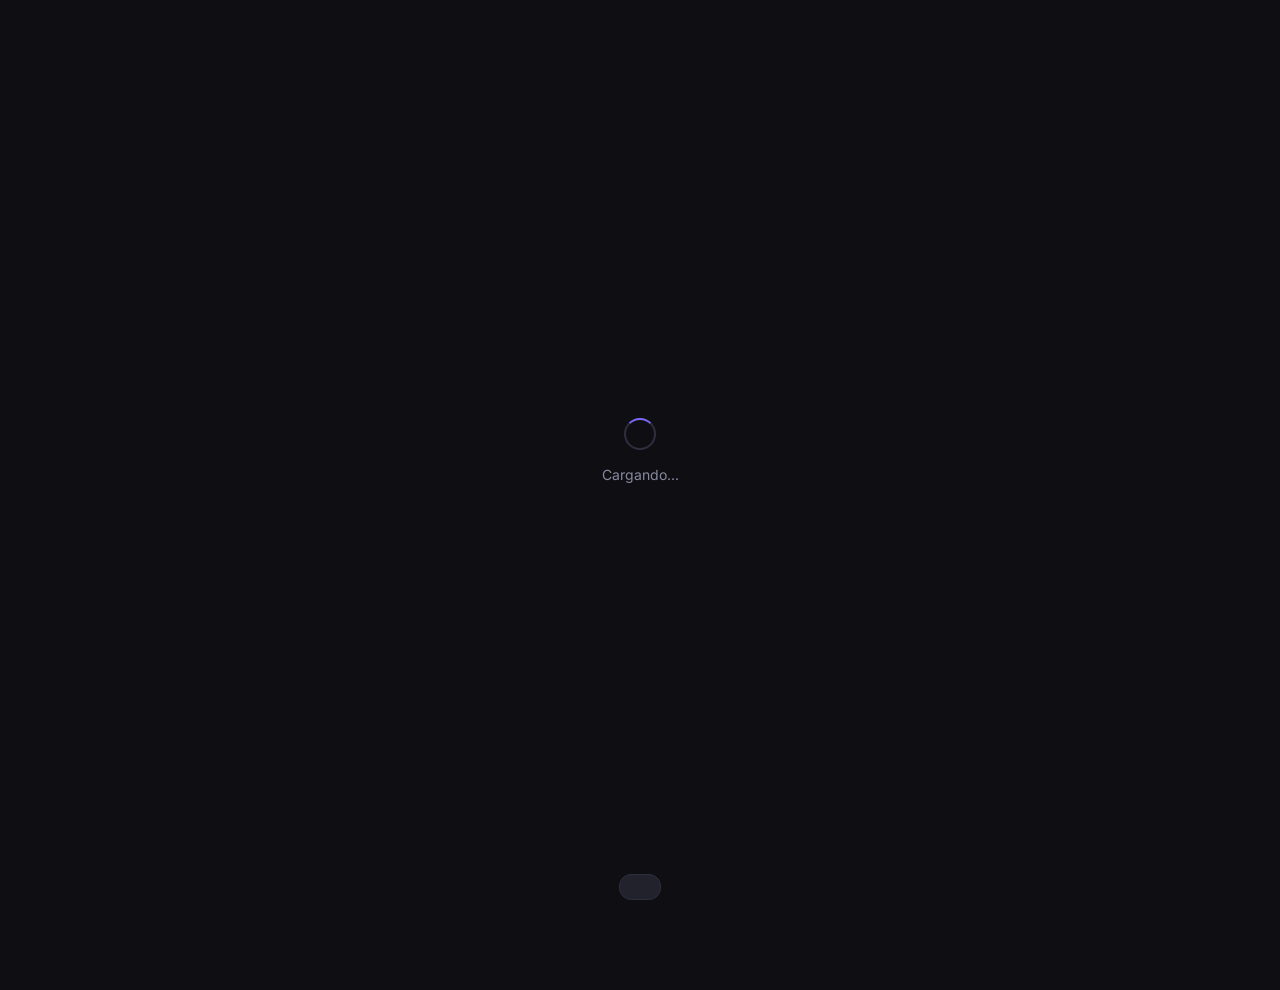
==== commit c6532d90: "Update index.html" ====
--- a/index.html
+++ b/index.html
@@ -1,477 +1,1238 @@
 
 <!DOCTYPE html>
-<!--[if lt IE 8 ]><html class="no-js ie ie7" lang="en"> <![endif]-->
-<!--[if IE 8 ]><html class="no-js ie ie8" lang="en"> <![endif]-->
-<!--[if IE 9 ]><html class="no-js ie ie9" lang="en"> <![endif]-->
-<!--[if (gte IE 9)|!(IE)]><!--><html class="no-js" lang="es"> <!--<![endif]-->
+<html lang="es">
 <head>
-
-   <meta charset="utf-8">
-   <!-- Google Tag Manager -->
-<script>(function(w,d,s,l,i){w[l]=w[l]||[];w[l].push({'gtm.start':
-new Date().getTime(),event:'gtm.js'});var f=d.getElementsByTagName(s)[0],
-j=d.createElement(s),dl=l!='dataLayer'?'&l='+l:'';j.async=true;j.src=
-'https://www.googletagmanager.com/gtm.js?id='+i+dl;f.parentNode.insertBefore(j,f);
-})(window,document,'script','dataLayer','GTM-KTJ2C35F');</script>
-<!-- End Google Tag Manager -->
-   <title>BeOcean — Agencia Boutique de Marketing Digital</title>
-   <meta name="description" content="BeOcean — agencia boutique de sitios web, contenido y pauta digital, con acompañamiento real de principio a fin.">
-   <meta name="author" content="BeOcean">
-   <meta property="og:title" content="BeOcean — Agencia Boutique de Marketing Digital">
-   <meta property="og:description" content="Agencia boutique de sitios web, contenido y pauta digital, con acompañamiento real de principio a fin.">
-   <meta property="og:type" content="website">
-   <meta property="og:url" content="https://beocean.digital">
-   <meta property="og:image" content="https://beocean.digital/images/BeO_logo.png">
-   <meta name="twitter:card" content="summary_large_image">
-   <meta name="twitter:title" content="BeOcean — Agencia Boutique de Marketing Digital">
-   <meta name="twitter:description" content="Agencia boutique de sitios web, contenido y pauta digital, con acompañamiento real de principio a fin.">
-
-   <meta name="viewport" content="width=device-width, initial-scale=1, maximum-scale=1">
-
-   <link rel="stylesheet" href="css/base.css">
-   <link rel="stylesheet" href="css/main.css">
-   <link rel="stylesheet" href="css/media-queries.css">
-
-   <!-- Josefin Sans -->
-   <link rel="preconnect" href="https://fonts.googleapis.com">
-   <link rel="preconnect" href="https://fonts.gstatic.com" crossorigin>
-   <link href="https://fonts.googleapis.com/css2?family=Josefin+Sans:ital,wght@0,100;0,200;0,300;0,400;0,500;0,600;0,700;1,100;1,300&display=swap" rel="stylesheet">
-
-   <!-- BeOcean brand overrides -->
+<meta charset="UTF-8">
+<meta name="viewport" content="width=device-width, initial-scale=1.0">
+<title>Control de Gastos</title>
 <style>
-  body, h1, h2, h3, h4, h5, h6, p, a, li, input, textarea, button, label {
-    font-family: 'Josefin Sans', sans-serif !important;
-  }
-  #main-header { background: #ffffff; }
-  #main-header .logo a { color: #ffffff; font-weight: 700; letter-spacing: 0.06em; }
-  ul#nav li a { color: #1a1a2e !important; }
-  ul#nav li a:hover { color: #ffffff !important; background: #1B6FC8 !important; }
-  ul#nav li.current a { background: #004AAD !important; color: #ffffff !important; }
-  #hero { background: url('images/hero.jpg') no-repeat center center / cover !important; }
-  .flex-caption h1 { font-weight: 700; letter-spacing: -0.01em; }
-  .button.stroke { border-color: #B8D4F0; color: #B8D4F0; }
-  .button.stroke:hover { background: #B8D4F0; color: #0A2F5C; }
-  .section-head h1 { color: #0A2F5C; }
-  .section-head h1 span { color: #1B6FC8; }
-  .icon-part [class^="icon-"], .icon-part i { color: #1B6FC8; }
-  .item-wrap .overlay { background: rgba(10,47,92,0.85); }
-  .about-content h3 { color: #0A2F5C; }
-  #contact { background: #ffffff; }
-  #contact h1 { color: #004AAD; }
-  #contact input, #contact textarea, #contact select { background: transparent; }
-  #contact button.submit { color: #ffffff; }
-  .submit { background: #1B6FC8 !important; border-color: #1B6FC8 !important; }
-  .submit:hover { background: #0A2F5C !important; border-color: #0A2F5C !important; }
-  footer { background: #1A1A2E; }
-  footer h3 { color: #B8D4F0; }
-  footer p, footer li a { color: rgba(255,255,255,0.5); }
-  footer li a:hover { color: #ffffff; }
-  footer .copyright { color: rgba(255,255,255,0.25); }
-  footer .copyright a { color: rgba(255,255,255,0.4); }
-  hr { border-color: #1B6FC8; }
-  #go-top a { background: #1B6FC8; }
-  #go-top a:hover { background: #0A2F5C; }
-  #contact input, #contact textarea, #contact select { color: #1a1a2e !important; border-color: #a9aaab !important; }
-  #contact input:focus, #contact textarea:focus { color: #1a1a2e !important; border-color: #004AAD !important; background: #ffffff !important; }
-  #contact button.submit { color: #ffffff !important; border-color: #004AAD !important; background: #004AAD !important; }
-  #contact button.submit:hover { background: #002d6b !important; }
-  ::-webkit-input-placeholder { color: #888 !important; }
-  ::placeholder { color: #888 !important; }
-  #about { background: #F5F7FA; }
-
-  /* Mobile portfolio touch */
-  @media only screen and (max-width: 768px) {
-    .item.touched .overlay { opacity: 1 !important; }
-    .item.touched .portfolio-item-meta { opacity: 1 !important; }
-    .item.touched .item-wrap img { transform: scale(1.05); }
-    .item .portfolio-item-meta h5 { margin-bottom: 12px; line-height: 1.3; display: block; }
-    .item .portfolio-item-meta p { font-size: 12px; line-height: 1.5; }
-  }
+  @import url('https://fonts.googleapis.com/css2?family=Inter:wght@300;400;500;600;700&display=swap');
+
+  * { margin: 0; padding: 0; box-sizing: border-box; }
+
+  :root {
+    --bg: #0f0f13;
+    --surface: #1a1a22;
+    --surface2: #22222d;
+    --border: #2e2e3e;
+    --text: #f0f0f5;
+    --text2: #8888a0;
+    --accent: #7c6af7;
+    --accent2: #a594f9;
+    --green: #34d399;
+    --red: #f87171;
+    --yellow: #fbbf24;
+    --card-radius: 16px;
+  }
+
+  body {
+    font-family: 'Inter', sans-serif;
+    background: var(--bg);
+    color: var(--text);
+    min-height: 100vh;
+    max-width: 430px;
+    margin: 0 auto;
+    padding-bottom: 90px;
+  }
+
+  /* Header */
+  .header {
+    padding: 24px 20px 0;
+    display: flex;
+    align-items: center;
+    justify-content: space-between;
+  }
+  .header-title { font-size: 20px; font-weight: 700; }
+
+  /* Month nav */
+  .month-nav {
+    display: flex;
+    align-items: center;
+    justify-content: center;
+    gap: 16px;
+    padding: 14px 16px 0;
+  }
+  .month-arrow {
+    background: var(--surface);
+    border: 1px solid var(--border);
+    border-radius: 10px;
+    width: 36px; height: 36px;
+    color: var(--text);
+    font-size: 16px;
+    cursor: pointer;
+    display: flex;
+    align-items: center;
+    justify-content: center;
+    font-family: inherit;
+    transition: border-color 0.15s, opacity 0.15s;
+  }
+  .month-arrow:hover { border-color: var(--accent); }
+  .month-arrow:disabled { opacity: 0.3; cursor: default; }
+  .month-arrow:disabled:hover { border-color: var(--border); }
+  .month-label {
+    font-size: 14px;
+    font-weight: 600;
+    text-transform: capitalize;
+    min-width: 140px;
+    text-align: center;
+  }
+
+  /* Total card */
+  .total-card {
+    margin: 16px 16px 0;
+    background: var(--surface);
+    border: 1px solid var(--border);
+    border-radius: var(--card-radius);
+    padding: 20px;
+    cursor: pointer;
+    transition: border-color 0.2s;
+  }
+  .total-card:hover { border-color: var(--accent); }
+  .total-label {
+    font-size: 12px;
+    color: var(--text2);
+    text-transform: uppercase;
+    letter-spacing: 0.08em;
+    margin-bottom: 8px;
+    display: flex;
+    align-items: center;
+    justify-content: space-between;
+  }
+  .total-label .chevron {
+    font-size: 16px;
+    transition: transform 0.25s;
+    color: var(--text2);
+  }
+  .total-label .chevron.open { transform: rotate(180deg); }
+  .total-bar-wrap {
+    height: 10px;
+    background: var(--surface2);
+    border-radius: 99px;
+    overflow: hidden;
+    margin-bottom: 16px;
+  }
+  .total-bar-fill {
+    height: 100%;
+    border-radius: 99px;
+    background: linear-gradient(90deg, var(--accent), var(--accent2));
+    transition: width 0.6s ease;
+  }
+  .total-bar-fill.over { background: linear-gradient(90deg, #ef4444, #f87171); }
+  .disponible-label { font-size: 12px; color: var(--text2); margin-bottom: 4px; }
+  .disponible-amount {
+    font-size: 44px;
+    font-weight: 700;
+    letter-spacing: -1px;
+    line-height: 1;
+  }
+  .disponible-amount.positive { color: var(--green); }
+  .disponible-amount.negative { color: var(--red); }
+  .total-meta {
+    display: flex;
+    justify-content: space-between;
+    align-items: center;
+    margin-top: 10px;
+    font-size: 12px;
+    color: var(--text2);
+  }
+
+  /* Categories */
+  .categories-wrap {
+    overflow: hidden;
+    max-height: 0;
+    transition: max-height 0.35s ease;
+  }
+  .categories-wrap.open { max-height: 3000px; }
+  .categories-inner { padding: 12px 16px 0; display: flex; flex-direction: column; gap: 10px; }
+
+  .cat-card {
+    background: var(--surface2);
+    border: 1px solid var(--border);
+    border-radius: 12px;
+    padding: 14px 16px;
+    cursor: pointer;
+    transition: border-color 0.15s;
+  }
+  .cat-card:hover { border-color: var(--accent); }
+  .cat-header {
+    display: flex;
+    align-items: center;
+    justify-content: space-between;
+    margin-bottom: 8px;
+  }
+  .cat-name { font-size: 14px; font-weight: 600; }
+  .cat-amounts { font-size: 13px; color: var(--text2); }
+  .cat-bar-wrap {
+    height: 6px;
+    background: var(--bg);
+    border-radius: 99px;
+    overflow: visible;
+    position: relative;
+  }
+  .cat-bar-fill {
+    height: 100%;
+    border-radius: 99px;
+    transition: width 0.5s ease, background 0.3s;
+    max-width: 100%;
+  }
+  .cat-bar-fill.ok { background: var(--green); }
+  .cat-bar-fill.warn { background: var(--yellow); }
+  .cat-bar-fill.over { background: var(--red); }
+  .cat-over-label { font-size: 11px; color: var(--red); margin-top: 4px; }
+
+  /* Recent gastos */
+  .section-title {
+    padding: 24px 16px 10px;
+    font-size: 13px;
+    font-weight: 600;
+    color: var(--text2);
+    text-transform: uppercase;
+    letter-spacing: 0.08em;
+    display: flex;
+    justify-content: space-between;
+    align-items: center;
+  }
+  .gastos-list { padding: 0 16px; display: flex; flex-direction: column; gap: 8px; }
+  .gasto-item {
+    background: var(--surface);
+    border: 1px solid var(--border);
+    border-radius: 12px;
+    padding: 14px 16px;
+    display: flex;
+    align-items: center;
+    gap: 12px;
+    cursor: pointer;
+    transition: border-color 0.15s;
+  }
+  .gasto-item:hover { border-color: var(--accent); }
+  .gasto-dot {
+    width: 8px; height: 8px;
+    border-radius: 50%;
+    flex-shrink: 0;
+  }
+  .gasto-info { flex: 1; min-width: 0; }
+  .gasto-desc { font-size: 14px; font-weight: 500; }
+  .gasto-cat { font-size: 12px; color: var(--text2); margin-top: 2px; }
+  .gasto-note { font-size: 12px; color: var(--text2); margin-top: 2px; font-style: italic; overflow: hidden; text-overflow: ellipsis; white-space: nowrap; }
+  .gasto-right { text-align: right; flex-shrink: 0; }
+  .gasto-amount { font-size: 15px; font-weight: 600; }
+  .gasto-date { font-size: 11px; color: var(--text2); margin-top: 2px; }
+
+  .ingreso-item .gasto-amount { color: var(--green); }
+
+  .empty-state {
+    text-align: center;
+    padding: 40px 20px;
+    color: var(--text2);
+    font-size: 14px;
+  }
+
+  /* ── BOTTOM MENU ── */
+  .bottom-menu {
+    position: fixed;
+    bottom: 0; left: 0; right: 0;
+    max-width: 430px;
+    margin: 0 auto;
+    background: var(--surface);
+    border-top: 1px solid var(--border);
+    display: flex;
+    padding: 10px 8px calc(10px + env(safe-area-inset-bottom));
+    z-index: 50;
+  }
+  .menu-btn {
+    flex: 1;
+    background: none;
+    border: none;
+    color: var(--text2);
+    display: flex;
+    flex-direction: column;
+    align-items: center;
+    gap: 4px;
+    font-size: 10px;
+    font-family: inherit;
+    cursor: pointer;
+    padding: 6px 2px;
+    border-radius: 10px;
+    transition: background 0.15s, color 0.15s;
+  }
+  .menu-btn:hover { background: var(--surface2); color: var(--text); }
+  .menu-btn .icon { font-size: 20px; }
+  .menu-btn.primary {
+    color: white;
+  }
+  .menu-btn.primary .icon-wrap {
+    background: var(--accent);
+    width: 44px; height: 44px;
+    border-radius: 50%;
+    display: flex;
+    align-items: center;
+    justify-content: center;
+    font-size: 22px;
+    margin-bottom: -2px;
+  }
+
+  /* ── MODALS ── */
+  .modal-overlay {
+    display: none;
+    position: fixed;
+    inset: 0;
+    background: rgba(0,0,0,0.7);
+    z-index: 100;
+    align-items: flex-end;
+    justify-content: center;
+  }
+  .modal-overlay.open { display: flex; }
+  .modal {
+    background: var(--surface);
+    border-radius: 20px 20px 0 0;
+    padding: 24px;
+    width: 100%;
+    max-width: 430px;
+    max-height: 90vh;
+    overflow-y: auto;
+    border-top: 1px solid var(--border);
+  }
+  .modal-handle {
+    width: 40px; height: 4px;
+    background: var(--border);
+    border-radius: 99px;
+    margin: 0 auto 20px;
+  }
+  .modal-title {
+    font-size: 18px;
+    font-weight: 700;
+    margin-bottom: 20px;
+  }
+  .field { margin-bottom: 16px; }
+  .field label {
+    display: block;
+    font-size: 12px;
+    font-weight: 600;
+    color: var(--text2);
+    text-transform: uppercase;
+    letter-spacing: 0.06em;
+    margin-bottom: 8px;
+  }
+  .field input, .field select, .field textarea {
+    width: 100%;
+    background: var(--surface2);
+    border: 1px solid var(--border);
+    border-radius: 10px;
+    padding: 13px 14px;
+    color: var(--text);
+    font-size: 15px;
+    font-family: inherit;
+    outline: none;
+    transition: border-color 0.15s;
+  }
+  .field textarea { resize: vertical; min-height: 60px; }
+  .field input:focus, .field select:focus, .field textarea:focus { border-color: var(--accent); }
+  .field select option { background: var(--surface2); }
+
+  .modal-actions { display: flex; gap: 10px; margin-top: 20px; }
+  .btn-cancel {
+    flex: 1;
+    padding: 14px;
+    background: var(--surface2);
+    border: 1px solid var(--border);
+    border-radius: 10px;
+    color: var(--text2);
+    font-size: 15px;
+    cursor: pointer;
+    font-family: inherit;
+  }
+  .btn-save {
+    flex: 2;
+    padding: 14px;
+    background: var(--accent);
+    border: none;
+    border-radius: 10px;
+    color: white;
+    font-size: 15px;
+    font-weight: 600;
+    cursor: pointer;
+    font-family: inherit;
+  }
+  .btn-danger {
+    padding: 14px;
+    background: transparent;
+    border: 1px solid var(--red);
+    border-radius: 10px;
+    color: var(--red);
+    font-size: 14px;
+    font-weight: 600;
+    cursor: pointer;
+    font-family: inherit;
+    width: 100%;
+    margin-top: 10px;
+  }
+
+  /* Lists inside management modals */
+  .manage-list { display: flex; flex-direction: column; gap: 8px; margin-bottom: 16px; }
+  .manage-item {
+    background: var(--surface2);
+    border: 1px solid var(--border);
+    border-radius: 10px;
+    padding: 12px 14px;
+    display: flex;
+    align-items: center;
+    gap: 10px;
+  }
+  .manage-item-name { flex: 1; font-size: 14px; font-weight: 500; }
+  .manage-item-budget { font-size: 12px; color: var(--text2); }
+  .icon-btn {
+    background: none;
+    border: none;
+    color: var(--text2);
+    cursor: pointer;
+    font-size: 16px;
+    padding: 4px 6px;
+    font-family: inherit;
+  }
+  .icon-btn:hover { color: var(--text); }
+  .icon-btn.danger:hover { color: var(--red); }
+
+  .subcats-row {
+    display: flex;
+    flex-wrap: wrap;
+    gap: 6px;
+    margin-top: 8px;
+    padding-left: 4px;
+  }
+  .subcat-chip {
+    background: var(--bg);
+    border: 1px solid var(--border);
+    border-radius: 99px;
+    padding: 5px 10px;
+    font-size: 12px;
+    display: flex;
+    align-items: center;
+    gap: 6px;
+  }
+  .subcat-chip button {
+    background: none;
+    border: none;
+    color: var(--text2);
+    cursor: pointer;
+    font-size: 13px;
+    line-height: 1;
+    padding: 0;
+  }
+  .add-subcat-row {
+    display: flex;
+    gap: 8px;
+    margin-top: 10px;
+  }
+  .add-subcat-row input {
+    flex: 1;
+    background: var(--bg);
+    border: 1px solid var(--border);
+    border-radius: 8px;
+    padding: 9px 10px;
+    color: var(--text);
+    font-size: 13px;
+    font-family: inherit;
+    outline: none;
+  }
+  .add-subcat-row button {
+    background: var(--accent);
+    border: none;
+    border-radius: 8px;
+    color: white;
+    padding: 0 14px;
+    font-size: 13px;
+    font-weight: 600;
+    cursor: pointer;
+    font-family: inherit;
+  }
+
+  .section-divider {
+    border-top: 1px solid var(--border);
+    padding-top: 20px;
+    margin-top: 20px;
+  }
+
+  .toast {
+    position: fixed;
+    bottom: 100px;
+    left: 50%;
+    transform: translateX(-50%) translateY(100px);
+    background: var(--surface2);
+    border: 1px solid var(--border);
+    border-radius: 12px;
+    padding: 12px 20px;
+    font-size: 14px;
+    font-weight: 500;
+    z-index: 999;
+    transition: transform 0.3s ease;
+    white-space: nowrap;
+    pointer-events: none;
+  }
+  .toast.show { transform: translateX(-50%) translateY(0); }
+
+  .loading {
+    display: flex;
+    align-items: center;
+    justify-content: center;
+    min-height: 100vh;
+    font-size: 14px;
+    color: var(--text2);
+    flex-direction: column;
+    gap: 16px;
+  }
+  .spinner {
+    width: 32px; height: 32px;
+    border: 2px solid var(--border);
+    border-top-color: var(--accent);
+    border-radius: 50%;
+    animation: spin 0.7s linear infinite;
+  }
+  @keyframes spin { to { transform: rotate(360deg); } }
 </style>
-
-   <script src="js/modernizr.js"></script>
-   <link rel="shortcut icon" href="favicon.png">
-
 </head>
-
-<body class="homepage">
-<!-- Google Tag Manager (noscript) -->
-<noscript><iframe src="https://www.googletagmanager.com/ns.html?id=GTM-KTJ2C35F"
-height="0" width="0" style="display:none;visibility:hidden"></iframe></noscript>
-<!-- End Google Tag Manager (noscript) -->
-
-   <div id="preloader">
-      <div id="status">
-         <img src="images/loader.gif" height="60" width="60" alt="">
-         <div class="loader">Cargando...</div>
+<body>
+
+<!-- LOADING -->
+<div id="loading-screen" class="loading">
+  <div class="spinner"></div>
+  <span>Cargando...</span>
+</div>
+
+<!-- MAIN APP -->
+<div id="app" style="display:none">
+  <div class="header">
+    <span class="header-title">💰 Control de Gastos</span>
+  </div>
+
+  <div class="month-nav">
+    <button class="month-arrow" onclick="changeMonth(-1)">‹</button>
+    <span class="month-label" id="month-label"></span>
+    <button class="month-arrow" id="next-month-btn" onclick="changeMonth(1)">›</button>
+  </div>
+
+  <!-- TOTAL CARD -->
+  <div class="total-card" onclick="toggleCategories()">
+    <div class="total-label">
+      Presupuesto del mes
+      <span class="chevron" id="chevron">▾</span>
+    </div>
+    <div class="total-bar-wrap">
+      <div class="total-bar-fill" id="total-bar" style="width:0%"></div>
+    </div>
+    <div class="disponible-label">Disponible</div>
+    <div class="disponible-amount" id="disponible-amount">$0</div>
+    <div class="total-meta">
+      <span id="gastado-label">Gastado $0</span>
+      <span id="presupuesto-label">de $0</span>
+    </div>
+  </div>
+
+  <!-- CATEGORIES (collapsed) -->
+  <div class="categories-wrap" id="categories-wrap">
+    <div class="categories-inner" id="categories-inner"></div>
+  </div>
+
+  <!-- RECENT -->
+  <div class="section-title">Movimientos</div>
+  <div class="gastos-list" id="gastos-list"></div>
+</div>
+
+<!-- BOTTOM MENU -->
+<div class="bottom-menu" id="bottom-menu" style="display:none">
+  <button class="menu-btn" onclick="openIngresoModal()">
+    <span class="icon">💵</span>
+    Ingreso
+  </button>
+  <button class="menu-btn" onclick="openCatManageModal()">
+    <span class="icon">🗂️</span>
+    Categorías
+  </button>
+  <button class="menu-btn primary" onclick="openGastoModal()">
+    <span class="icon-wrap">+</span>
+  </button>
+  <button class="menu-btn" onclick="toggleCategories()">
+    <span class="icon">📊</span>
+    Resumen
+  </button>
+  <button class="menu-btn" onclick="openHistorialIngresos()">
+    <span class="icon">📜</span>
+    Ingresos
+  </button>
+</div>
+
+<!-- MODAL: NUEVO/EDITAR GASTO -->
+<div class="modal-overlay" id="gasto-modal">
+  <div class="modal">
+    <div class="modal-handle"></div>
+    <div class="modal-title" id="gasto-modal-title">Nuevo gasto</div>
+    <input type="hidden" id="g-id">
+    <div class="field">
+      <label>Categoría</label>
+      <select id="g-cat" onchange="onCatChange()"></select>
+    </div>
+    <div class="field">
+      <label>Subcategoría</label>
+      <select id="g-subcat"></select>
+    </div>
+    <div class="field">
+      <label>Monto</label>
+      <input type="number" id="g-monto" placeholder="0.00" inputmode="decimal">
+    </div>
+    <div class="field">
+      <label>Anotación</label>
+      <textarea id="g-nota" placeholder="Detalle u observación (opcional)"></textarea>
+    </div>
+    <div class="field">
+      <label>Fecha</label>
+      <input type="date" id="g-fecha">
+    </div>
+    <div class="modal-actions">
+      <button class="btn-cancel" onclick="closeGastoModal()">Cancelar</button>
+      <button class="btn-save" onclick="saveGasto()">Guardar</button>
+    </div>
+    <button class="btn-danger" id="g-delete-btn" style="display:none" onclick="deleteGastoConfirm()">Eliminar gasto</button>
+  </div>
+</div>
+
+<!-- MODAL: NUEVO INGRESO -->
+<div class="modal-overlay" id="ingreso-modal">
+  <div class="modal">
+    <div class="modal-handle"></div>
+    <div class="modal-title">Nuevo ingreso</div>
+    <div class="field">
+      <label>Descripción</label>
+      <input type="text" id="i-desc" placeholder="ej. Quincena, Bono, etc.">
+    </div>
+    <div class="field">
+      <label>Monto</label>
+      <input type="number" id="i-monto" placeholder="0.00" inputmode="decimal">
+    </div>
+    <div class="field">
+      <label>Fecha</label>
+      <input type="date" id="i-fecha">
+    </div>
+    <div class="modal-actions">
+      <button class="btn-cancel" onclick="closeIngresoModal()">Cancelar</button>
+      <button class="btn-save" onclick="saveIngreso()">Guardar</button>
+    </div>
+  </div>
+</div>
+
+<!-- MODAL: HISTORIAL DE INGRESOS -->
+<div class="modal-overlay" id="historial-ingresos-modal">
+  <div class="modal">
+    <div class="modal-handle"></div>
+    <div class="modal-title">Ingresos del mes</div>
+    <div id="ingresos-list" class="manage-list"></div>
+    <div class="modal-actions">
+      <button class="btn-cancel" style="flex:1" onclick="closeHistorialIngresos()">Cerrar</button>
+    </div>
+  </div>
+</div>
+
+<!-- MODAL: GESTIONAR CATEGORÍAS -->
+<div class="modal-overlay" id="cat-manage-modal">
+  <div class="modal">
+    <div class="modal-handle"></div>
+    <div class="modal-title">Categorías</div>
+    <div id="cat-manage-list"></div>
+    <div class="section-divider">
+      <div style="font-size:14px;font-weight:600;margin-bottom:14px;">Nueva categoría</div>
+      <div class="field">
+        <label>Nombre</label>
+        <input type="text" id="new-cat-name" placeholder="ej. Mascotas">
       </div>
-   </div>
-
-   <header id="main-header">
-      <div class="row header-inner">
-         <div class="logo" style="background:none;">
-            <a class="smoothscroll" href="#hero" style="background-image:none; width:auto; height:auto; font:normal; color:white; text-shadow:none;">
-               <img src="images/BeO_logo.png" alt="BeOcean" style="height:55px; width:auto; display:block;">
-            </a>
-         </div>
-         <nav id="nav-wrap">
-            <a class="mobile-btn" href="#nav-wrap" title="Show navigation"><span class='menu-text'>Menú</span><span class="menu-icon"></span></a>
-            <a class="mobile-btn" href="#" title="Hide navigation"><span class='menu-text'>Cerrar</span><span class="menu-icon"></span></a>
-            <ul id="nav" class="nav">
-               <li class="current"><a class="smoothscroll" href="#hero">Inicio.</a></li>
-               <li><a class="smoothscroll" href="#portfolio">Portafolio.</a></li>
-               <li><a class="smoothscroll" href="#services">Servicios.</a></li>
-               <li><a class="smoothscroll" href="#about">Nosotros.</a></li>
-               <li><a class="smoothscroll" href="#contact">Contacto.</a></li>
-            </ul>
-         </nav>
+      <div class="field">
+        <label>Presupuesto mensual</label>
+        <input type="number" id="new-cat-budget" placeholder="0.00" inputmode="decimal">
       </div>
-   </header>
-
-   <section id="hero">
-      <div class="row hero-content">
-         <div class="twelve columns flex-container">
-            <div id="hero-slider" class="flexslider">
-               <ul class="slides">
-                  <li><div class="flex-caption"><h1>En BeOcean cada marca es única. Creamos con el alma, ejecutamos con precisión.</h1><p><a class="button stroke smoothscroll" href="#about">Conócenos</a></p></div></li>
-                  <li><div class="flex-caption"><h1>Más que una agencia, tu equipo digital. Acompañamos cada decisión, cada campaña, cada resultado.</h1><p><a class="button stroke smoothscroll" href="#portfolio">Ver portafolio</a></p></div></li>
-                  <li><div class="flex-caption"><h1>Mira algunos de <a class="smoothscroll" href="#portfolio">nuestros proyectos</a> o <a class="smoothscroll" href="#contact">escríbenos</a> para platicar cómo podemos ayudarte.</h1><p><a class="button stroke smoothscroll" href="#contact">Hablemos</a></p></div></li>
-               </ul>
-            </div>
-         </div>
+      <button class="btn-save" style="width:100%;padding:14px;" onclick="saveNewCategory()">Agregar categoría</button>
+    </div>
+    <div class="modal-actions">
+      <button class="btn-cancel" style="flex:1" onclick="closeCatManageModal()">Cerrar</button>
+    </div>
+  </div>
+</div>
+
+<!-- MODAL: EDITAR CATEGORÍA (presupuesto + subcategorías) -->
+<div class="modal-overlay" id="cat-edit-modal">
+  <div class="modal">
+    <div class="modal-handle"></div>
+    <div class="modal-title" id="cat-edit-title">Editar categoría</div>
+    <input type="hidden" id="ce-id">
+    <div class="field">
+      <label>Nombre</label>
+      <input type="text" id="ce-name">
+    </div>
+    <div class="field">
+      <label>Presupuesto mensual</label>
+      <input type="number" id="ce-budget" inputmode="decimal">
+    </div>
+    <div class="field">
+      <label>Subcategorías</label>
+      <div class="subcats-row" id="ce-subcats"></div>
+      <div class="add-subcat-row">
+        <input type="text" id="ce-new-subcat" placeholder="Nueva subcategoría">
+        <button onclick="addSubcatToEditing()">Agregar</button>
       </div>
-   </section>
-
-   <section id="portfolio">
-      <div class="row section-head">
-         <div class="twelve columns">
-            <h1>Proyectos Recientes<span>.</span></h1>
-            <hr />
-            <p>Cada proyecto es diferente. Cada solución también. Aquí algunos de los trabajos que más nos enorgullecen — resultados reales para marcas reales.</p>
-         </div>
+    </div>
+    <div class="modal-actions">
+      <button class="btn-cancel" onclick="closeCatEditModal()">Cancelar</button>
+      <button class="btn-save" onclick="saveCatEdit()">Guardar</button>
+    </div>
+    <button class="btn-danger" onclick="deleteCategoryConfirm()">Eliminar categoría</button>
+  </div>
+</div>
+
+<!-- MODAL: DETALLE DE CATEGORÍA -->
+<div class="modal-overlay" id="cat-detail-modal">
+  <div class="modal">
+    <div class="modal-handle"></div>
+    <div class="modal-title" id="cat-detail-title">Categoría</div>
+    <div id="cat-detail-summary" style="font-size:13px;color:var(--text2);margin-bottom:16px;"></div>
+    <div id="cat-detail-list" style="display:flex;flex-direction:column;gap:8px;"></div>
+    <div class="modal-actions">
+      <button class="btn-cancel" style="flex:1" onclick="closeCatDetail()">Cerrar</button>
+    </div>
+  </div>
+</div>
+
+<div class="toast" id="toast"></div>
+
+<!-- FIREBASE -->
+<script type="module">
+import { initializeApp } from "https://www.gstatic.com/firebasejs/10.12.0/firebase-app.js";
+import {
+  getFirestore, doc, getDoc, setDoc, updateDoc,
+  collection, addDoc, onSnapshot, query, orderBy, deleteDoc
+} from "https://www.gstatic.com/firebasejs/10.12.0/firebase-firestore.js";
+
+const firebaseConfig = {
+  apiKey: "AIzaSyCBBxzpawYI2V6TUyrDtu6SRG3FhmQ7dZk",
+  authDomain: "control-de-gastos-da5f4.firebaseapp.com",
+  projectId: "control-de-gastos-da5f4",
+  storageBucket: "control-de-gastos-da5f4.firebasestorage.app",
+  messagingSenderId: "789894443843",
+  appId: "1:789894443843:web:4fe23b0dd1c5c692daf5f6"
+};
+
+const app = initializeApp(firebaseConfig);
+const db = getFirestore(app);
+
+// Todo vive bajo un único grupo compartido (sin login individual)
+const GROUP_ID = 'papasmama';
+
+// Categorías y subcategorías iniciales (se siembran solo la primera vez)
+const SEED_CATEGORIES = [
+  { name: 'Supermercado', budget: 0, subcats: ['Costco', 'Walmart', 'La Comer', 'Mercado', 'Otros'] },
+  { name: 'Luca', budget: 0, subcats: ['Pensión Alimenticia', 'Natación', 'Curso de verano', 'Otros'] },
+  { name: 'Muchachas', budget: 0, subcats: ['Rosa', 'Laura', 'Otros'] },
+  { name: 'Cursos', budget: 0, subcats: ['Amelita', 'Teresita', 'Taty', 'Dibujo', 'Piano', 'Ping Pong'] },
+  { name: 'Autos', budget: 0, subcats: ['Seguros', 'Servicios', 'Verificación', 'Gasolina', 'Lavadas'] },
+  { name: 'Medicinas', budget: 0, subcats: ['Otros'] },
+  { name: 'Otros', budget: 0, subcats: ['Otros'] },
+];
+
+const CAT_COLORS = ['#7c6af7','#34d399','#f87171','#fbbf24','#60a5fa','#f472b6','#a78bfa','#4ade80'];
+
+// ── STATE ──
+let groupData = null;     // { budget } -- presupuesto = suma de ingresos
+let allGastos = [];
+let gastos = [];           // filtrados al mes visualizado
+let allIngresos = [];
+let ingresos = [];          // filtrados al mes visualizado
+let categories = [];
+let catsOpen = false;
+let viewMonth = '';
+let editingSubcats = [];    // subcategorías en edición dentro del modal de editar categoría
+let unsubGastos = null;
+let unsubCats = null;
+let unsubGroup = null;
+let unsubIngresos = null;
+
+// ── HELPERS ──
+const fmt = n => new Intl.NumberFormat('es-MX', { style: 'currency', currency: 'MXN', minimumFractionDigits: 0 }).format(n || 0);
+const monthName = (m) => new Date(m + '-02').toLocaleDateString('es-MX', { month: 'long', year: 'numeric' });
+const todayStr = () => new Date().toISOString().split('T')[0];
+const currentMonth = () => new Date().toISOString().slice(0, 7);
+const alpha = (a, b) => a.localeCompare(b, 'es', { sensitivity: 'base' });
+
+let toastTimer = null;
+function showToast(msg) {
+  const t = document.getElementById('toast');
+  if (toastTimer) clearTimeout(toastTimer);
+  t.textContent = msg;
+  t.classList.add('show');
+  toastTimer = setTimeout(() => t.classList.remove('show'), 2500);
+}
+
+// ── INIT ──
+async function boot() {
+  viewMonth = currentMonth();
+  updateMonthLabel();
+
+  // Presupuesto compartido (suma de ingresos)
+  const groupRef = doc(db, 'groups', GROUP_ID);
+  unsubGroup = onSnapshot(groupRef, (s) => {
+    groupData = s.exists() ? s.data() : { budget: 0 };
+    renderTotals();
+  });
+
+  // Categorías — sembrar la primera vez si no existen
+  const catsRef = collection(db, 'groups', GROUP_ID, 'categories');
+  const catsSnapOnce = await getDoc(doc(db, 'groups', GROUP_ID));
+  unsubCats = onSnapshot(catsRef, async (snap) => {
+    if (snap.empty && !window.__seeding) {
+      window.__seeding = true;
+      for (let i = 0; i < SEED_CATEGORIES.length; i++) {
+        const c = SEED_CATEGORIES[i];
+        await addDoc(catsRef, { name: c.name, budget: c.budget, color: CAT_COLORS[i % CAT_COLORS.length], subcats: c.subcats });
+      }
+      return; // el siguiente snapshot ya traerá los datos
+    }
+    categories = snap.docs.map(d => ({ id: d.id, ...d.data() }))
+      .sort((a, b) => alpha(a.name, b.name));
+    renderAll();
+  });
+
+  // Gastos (histórico completo, filtrado por mes visualizado)
+  const gastosRef = query(collection(db, 'groups', GROUP_ID, 'gastos'), orderBy('fecha', 'desc'));
+  unsubGastos = onSnapshot(gastosRef, (snap) => {
+    allGastos = snap.docs.map(d => ({ id: d.id, ...d.data() }));
+    applyMonthFilter();
+  });
+
+  // Ingresos (histórico completo, filtrado por mes visualizado)
+  const ingresosRef = query(collection(db, 'groups', GROUP_ID, 'ingresos'), orderBy('fecha', 'desc'));
+  unsubIngresos = onSnapshot(ingresosRef, (snap) => {
+    allIngresos = snap.docs.map(d => ({ id: d.id, ...d.data() }));
+    applyIngresoMonthFilter();
+  });
+
+  document.getElementById('loading-screen').style.display = 'none';
+  document.getElementById('app').style.display = 'block';
+  document.getElementById('bottom-menu').style.display = 'flex';
+}
+
+function applyMonthFilter() {
+  gastos = allGastos.filter(g => g.mes === viewMonth);
+  renderAll();
+}
+function applyIngresoMonthFilter() {
+  ingresos = allIngresos.filter(i => i.mes === viewMonth);
+  recalcBudgetFromIngresos();
+  renderIngresosList();
+}
+
+// El presupuesto del mes es la suma de los ingresos declarados ESE mes
+async function recalcBudgetFromIngresos() {
+  const total = ingresos.reduce((s, i) => s + (i.monto || 0), 0);
+  const groupRef = doc(db, 'groups', GROUP_ID);
+  // Solo escribir si cambió, para no generar loops innecesarios
+  if (!groupData || groupData.budget !== total) {
+    await setDoc(groupRef, { budget: total }, { merge: true });
+  } else {
+    renderTotals();
+  }
+}
+
+function updateMonthLabel() {
+  document.getElementById('month-label').textContent = monthName(viewMonth);
+  document.getElementById('next-month-btn').disabled = (viewMonth >= currentMonth());
+}
+
+window.changeMonth = (delta) => {
+  const [y, m] = viewMonth.split('-').map(Number);
+  const d = new Date(y, m - 1 + delta, 1);
+  const newMonth = `${d.getFullYear()}-${String(d.getMonth() + 1).padStart(2, '0')}`;
+  if (newMonth > currentMonth()) return;
+  viewMonth = newMonth;
+  updateMonthLabel();
+  applyMonthFilter();
+  applyIngresoMonthFilter();
+};
+
+// ── RENDER ──
+function renderAll() {
+  renderTotals();
+  renderCategories();
+  renderGastosList();
+}
+
+function renderTotals() {
+  if (!groupData) return;
+  const budget = groupData.budget || 0;
+  const totalGastado = gastos.reduce((s, g) => s + (g.monto || 0), 0);
+  const disponible = budget - totalGastado;
+  const pct = budget > 0 ? Math.min((totalGastado / budget) * 100, 100) : 0;
+
+  const bar = document.getElementById('total-bar');
+  bar.style.width = pct + '%';
+  bar.classList.toggle('over', totalGastado > budget);
+
+  const dispEl = document.getElementById('disponible-amount');
+  dispEl.className = 'disponible-amount ' + (disponible >= 0 ? 'positive' : 'negative');
+  dispEl.textContent = disponible < 0 ? '-' + fmt(Math.abs(disponible)) : fmt(disponible);
+
+  document.getElementById('gastado-label').textContent = `Gastado ${fmt(totalGastado)}`;
+  document.getElementById('presupuesto-label').textContent = `de ${fmt(budget)}`;
+}
+
+function renderCategories() {
+  const inner = document.getElementById('categories-inner');
+  if (categories.length === 0) {
+    inner.innerHTML = '<div style="color:var(--text2);font-size:13px;padding:8px 0">Sin categorías todavía.</div>';
+    return;
+  }
+
+  inner.innerHTML = categories.map(cat => {
+    const catGastos = gastos.filter(g => g.catId === cat.id);
+    const gastado = catGastos.reduce((s, g) => s + (g.monto || 0), 0);
+    const budget = cat.budget || 0;
+    const pct = budget > 0 ? (gastado / budget) * 100 : 0;
+    const over = budget > 0 && gastado > budget;
+    const warn = pct >= 80 && !over;
+    const barClass = over ? 'over' : warn ? 'warn' : 'ok';
+    const barWidth = over ? 100 : pct;
+
+    return `<div class="cat-card" onclick="openCatDetail('${cat.id}')">
+      <div class="cat-header">
+        <div class="cat-name" style="display:flex;align-items:center;gap:8px;">
+          <span style="display:inline-block;width:10px;height:10px;border-radius:50%;background:${cat.color || '#7c6af7'}"></span>
+          ${cat.name}
+        </div>
+        <div class="cat-amounts">${fmt(gastado)} / ${fmt(budget)}</div>
       </div>
-      <div class="row items">
-         <div class="twelve columns">
-            <div id="portfolio-wrapper" class="bgrid-fourth s-bgrid-third mob-bgrid-half group">
-
-               <div class="bgrid item">
-                  <div class="item-wrap">
-                     <a href="javascript:void(0)" class="portfolio-link">
-                        <img src="images/portfolio/portfolio-tmf.png" alt="TMF">
-                        <div class="overlay"></div>
-                        <div class="portfolio-item-meta">
-                           <h5>TMF — Tubos Mexicanos Flexibles</h5><br>
-                           <p>Transformamos la presencia digital del líder nacional en tubería flexible. Sitio web, micrositios por sector, landings y campañas en Google que multiplicaron sus leads por 7.</p>
-                        </div>
-                     </a>
-                  </div>
-               </div>
-
-               <div class="bgrid item">
-                  <div class="item-wrap">
-                     <a href="javascript:void(0)" class="portfolio-link">
-                        <img src="images/portfolio/portfolio-becara.png" alt="Becara Chairs">
-                        <div class="overlay">
-                           <div class="portfolio-item-meta">
-                              <h5>Becara Chairs</h5><br>
-                              <p>Lanzamos una marca de muebles de diseño en el mercado americano desde cero. Ecommerce, identidad digital y campañas de adquisición en Miami con ventas desde el primer mes.</p>
-                           </div>
-                        </div>
-                     </a>
-                  </div>
-               </div>
-
-               <div class="bgrid stack item">
-                  <div class="item-wrap">
-                     <a href="javascript:void(0)" class="portfolio-link">
-                        <img src="images/portfolio/portfolio-blanco-castelar.png" alt="Blanco Castelar">
-                        <div class="overlay">
-                           <div class="portfolio-item-meta">
-                              <h5>Blanco Castelar</h5><br>
-                              <p>Definimos la estrategia digital de este restaurante de autor en Ciudad de México, posicionando su propuesta gastronómica única en el mercado digital.</p>
-                           </div>
-                        </div>
-                     </a>
-                  </div>
-               </div>
-
-               <div class="bgrid item">
-                  <div class="item-wrap">
-                     <a href="javascript:void(0)" class="portfolio-link">
-                        <img src="images/portfolio/portfolio-mariachi.png" alt="Mariachi con Sabor a México">
-                        <div class="overlay">
-                           <div class="portfolio-item-meta">
-                              <h5>Mariachi con Sabor a México</h5><br>
-                              <p>Llevamos la tradición del mariachi al mundo digital. Landing page de alto impacto y campañas en Meta para conectar con audiencias apasionadas por la cultura mexicana.</p>
-                           </div>
-                        </div>
-                     </a>
-                  </div>
-               </div>
-
-               <div class="bgrid item">
-                  <div class="item-wrap">
-                     <a href="javascript:void(0)" class="portfolio-link">
-                        <img src="images/portfolio/portfolio-riman.png" alt="Riman">
-                        <div class="overlay">
-                           <div class="portfolio-item-meta">
-                              <h5>Riman</h5><br>
-                              <p>Construimos la presencia digital completa de esta marca de bienestar. Sitio web, modelo de negocio online, estrategia de contenidos y pauta orgánica alineada a su comunidad.</p>
-                           </div>
-                        </div>
-                     </a>
-                  </div>
-               </div>
-
-               <div class="bgrid item">
-                  <div class="item-wrap">
-                     <a href="javascript:void(0)" class="portfolio-link">
-                        <img src="images/portfolio/portfolio-tierra-suenos.png" alt="Tierra de Sueños">
-                        <div class="overlay">
-                           <div class="portfolio-item-meta">
-                              <h5>Tierra de Sueños</h5><br>
-                              <p>Diseñamos y desarrollamos el sitio web de esta marca infantil junto con campañas digitales para conectar con padres y familias que buscan experiencias únicas para sus hijos.</p>
-                           </div>
-                        </div>
-                     </a>
-                  </div>
-               </div>
-
-               <div class="bgrid item">
-                  <div class="item-wrap">
-                     <a href="javascript:void(0)" class="portfolio-link">
-                        <img src="images/portfolio/portfolio-tmflex.png" alt="TMFlex USA">
-                        <div class="overlay">
-                           <div class="portfolio-item-meta">
-                              <h5>TMFlex USA</h5><br>
-                              <p>Expandimos la marca TMF al mercado norteamericano. Sitio web en inglés y campañas digitales orientadas a distribuidores y clientes industriales en Estados Unidos.</p>
-                           </div>
-                        </div>
-                     </a>
-                  </div>
-               </div>
-
-               <div class="bgrid item">
-                  <div class="item-wrap">
-                     <a href="javascript:void(0)" class="portfolio-link">
-                        <img src="images/portfolio/portfolio-work-roll.png" alt="Work and Roll">
-                        <div class="overlay">
-                           <div class="portfolio-item-meta">
-                              <h5>Work and Roll</h5><br>
-                              <p>Desarrollamos el sitio web y las campañas digitales de este innovador espacio de coworking, atrayendo a profesionales y empresas que buscan un lugar donde trabajar diferente.</p>
-                           </div>
-                        </div>
-                     </a>
-                  </div>
-               </div>
-
-            </div>
-         </div>
+      <div class="cat-bar-wrap">
+        <div class="cat-bar-fill ${barClass}" style="width:${barWidth}%;background:${over ? 'var(--red)' : warn ? 'var(--yellow)' : (cat.color || 'var(--green)')}"></div>
       </div>
-   </section>
-
-   <section id="services">
-      <div class="row section-head">
-         <div class="twelve columns">
-            <h1>Nuestros Servicios<span>.</span></h1>
-            <hr />
-            <p>Tres pilares que construyen la presencia digital de tu negocio. Los ofrecemos por separado o como una solución completa — siempre con acompañamiento real de principio a fin.</p>
-         </div>
+      ${over ? `<div class="cat-over-label">↑ ${fmt(gastado - budget)} sobre el presupuesto</div>` : ''}
+    </div>`;
+  }).join('');
+}
+
+function renderGastosList() {
+  const list = document.getElementById('gastos-list');
+
+  if (gastos.length === 0) {
+    const isCurrent = viewMonth === currentMonth();
+    list.innerHTML = isCurrent
+      ? '<div class="empty-state">Sin gastos este mes.<br>Usa el botón + para agregar uno.</div>'
+      : '<div class="empty-state">Sin gastos registrados en este mes.</div>';
+    return;
+  }
+
+  list.innerHTML = gastos.slice(0, 40).map(g => {
+    const cat = categories.find(c => c.id === g.catId);
+    const color = cat?.color || '#8888a0';
+    const dateStr = g.fecha ? new Date(g.fecha + 'T12:00:00').toLocaleDateString('es-MX', { day: 'numeric', month: 'short' }) : '';
+    const subcatTxt = g.subcat ? ` · ${g.subcat}` : '';
+    return `<div class="gasto-item" onclick="openGastoModal('${g.id}')">
+      <div class="gasto-dot" style="background:${color}"></div>
+      <div class="gasto-info">
+        <div class="gasto-desc">${cat?.name || 'Sin categoría'}${subcatTxt}</div>
+        ${g.nota ? `<div class="gasto-note">${g.nota}</div>` : ''}
       </div>
-      <div class="row">
-         <div class="twelve columns">
-            <div class="service-list bgrid-third s-bgrid-half mob-bgrid-whole">
-               <div class="bgrid"><div class="icon-part"><span class="icon-graph"></span></div><h3>Pauta Digital.</h3><div class="service-content"><p>Campañas en Meta y Google que generan leads y ventas reales, no solo clics. Segmentación a medida, optimización continua y reportes claros sin tecnicismos.</p></div></div>
-               <div class="bgrid"><div class="icon-part"><i class="icon-film"></i></div><h3>Contenido.</h3><div class="service-content"><p>Parrillas y estrategia de contenido con propósito. Para que cada publicación construya tu marca, eduque a tu audiencia y genere confianza en tu negocio.</p></div></div>
-               <div class="bgrid"><div class="icon-part"><i class="icon-camera"></i></div><h3>Sitios Web.</h3><div class="service-content"><p>Diseñamos y desarrollamos tu presencia digital desde cero — moderna, rápida y adaptada a la identidad de tu marca. Informativos, corporativos o ecommerce.</p></div></div>
-               <div class="bgrid first"><div class="icon-part"><i class="icon-eye"></i></div><h3>Estrategia.</h3><div class="service-content"><p>Diagnóstico digital, roadmap y ejecución alineada a tu negocio. Antes de invertir en pauta o contenido, definimos juntos el camino correcto.</p></div></div>
-               <div class="bgrid"><div class="icon-part"><i class="icon-screen-desktop"></i></div><h3>Ecommerce.</h3><div class="service-content"><p>Lanzamos tu tienda en línea con todo lo necesario: diseño, integración de pagos, catálogo de productos y campañas de adquisición desde el primer día.</p></div></div>
-               <div class="bgrid"><div class="icon-part"><i class="icon-eyeglasses"></i></div><h3>Acompañamiento.</h3><div class="service-content"><p>No desaparecemos después de entregar. Estamos presentes en cada etapa — respondemos rápido, resolvemos problemas y seguimos contigo hasta lograr el objetivo.</p></div></div>
-            </div>
-         </div>
+      <div class="gasto-right">
+        <div class="gasto-amount">${fmt(g.monto)}</div>
+        <div class="gasto-date">${dateStr}</div>
       </div>
-   </section>
-
-   <section id="about">
-      <div class="row section-head">
-         <div class="twelve columns">
-            <h1>¿Quiénes Somos?</h1>
-            <hr />
-            <p>BeOcean es una agencia boutique de marketing digital. Trabajamos con pocas marcas a la vez porque creemos que la atención profunda genera mejores resultados que la producción masiva.</p>
-         </div>
+    </div>`;
+  }).join('');
+}
+
+function renderIngresosList() {
+  const list = document.getElementById('ingresos-list');
+  if (!list) return;
+  if (ingresos.length === 0) {
+    list.innerHTML = '<div class="empty-state">Sin ingresos registrados este mes.</div>';
+    return;
+  }
+  list.innerHTML = ingresos.map(i => {
+    const dateStr = i.fecha ? new Date(i.fecha + 'T12:00:00').toLocaleDateString('es-MX', { day: 'numeric', month: 'short' }) : '';
+    return `<div class="gasto-item ingreso-item">
+      <div class="gasto-dot" style="background:var(--green)"></div>
+      <div class="gasto-info">
+        <div class="gasto-desc">${i.desc || 'Ingreso'}</div>
+        <div class="gasto-cat">${dateStr}</div>
       </div>
-      <div class="row about-content">
-         <div class="mob-whole six columns left">
-            <h3>Nuestra Filosofía.</h3>
-            <p>No somos para todos — somos para los que quieren resultados reales. En BeOcean diseñamos estrategias personalizadas y las ejecutamos con precisión. Cada marca que acompañamos recibe atención directa, comunicación transparente y un equipo que no para hasta lograr el objetivo.</p>
-         </div>
-         <div class="mob-whole six columns right">
-            <h3>Nuestro Enfoque.</h3>
-            <p>Antes de cualquier campaña o sitio web, entendemos tu negocio. Hacemos las preguntas correctas, identificamos las oportunidades reales y construimos soluciones que tienen sentido para tu mercado, tu presupuesto y tus metas.</p>
-         </div>
+      <div class="gasto-right">
+        <div class="gasto-amount">+${fmt(i.monto)}</div>
       </div>
-      <div class="row about-content">
-         <div class="mob-whole six columns left">
-            <h3>Nuestro Proceso.</h3>
-            <p>Diagnóstico → Estrategia → Ejecución → Optimización. Un ciclo continuo donde cada decisión se basa en datos reales y en un entendimiento profundo de tu negocio y tu cliente ideal.</p>
-         </div>
-         <div class="mob-whole six columns right">
-            <h3>Nuestra Promesa.</h3>
-            <p>Respuesta rápida, acompañamiento real y resultados medibles. No desaparecemos después de entregar. Estamos contigo en cada etapa porque tu éxito es nuestra mejor carta de presentación.</p>
-         </div>
-      </div>
-   </section>
-
-   <section id="contact">
-      <div class="row section-head">
-         <div class="twelve columns">
-            <h1>Hablemos<span>.</span></h1>
-            <hr />
-            <p>Sin presión ni compromisos. Cuéntanos de tu negocio y en menos de 24 horas te respondemos con ideas concretas — no con una propuesta genérica.</p>
-         </div>
-      </div>
-      <div class="row form-section">
-         <div id="contact-form" class="twelve columns">
-            <form name="contactForm" id="contactForm" method="post" action="">
-               <fieldset>
-                  <input type="hidden" name="access_key" value="2e0c30fc-a9d3-4e1a-8344-a375e7bc1cb2">
-                  <input type="hidden" name="subject" value="Nuevo mensaje desde BeOcean.digital">
-                  <input type="hidden" name="from_name" value="Formulario BeOcean">
-                  <div class="row">
-                     <div class="six columns mob-whole">
-                        <label for="contactFname">Nombre <span class="required">*</span></label>
-                        <input name="contactFname" type="text" id="contactFname" placeholder="Tu nombre" value="" />
-                     </div>
-                     <div class="six columns mob-whole">
-                        <label for="contactLname">Empresa</label>
-                        <input name="contactLname" type="text" id="contactLname" placeholder="Nombre de tu negocio" value="" />
-                     </div>
-                  </div>
-                  <div class="row">
-                     <div class="six columns mob-whole">
-                        <label for="contactEmail">Correo electrónico <span class="required">*</span></label>
-                        <input name="contactEmail" type="text" id="contactEmail" placeholder="tu@correo.com" value="" />
-                     </div>
-                     <div class="six columns mob-whole">
-                        <label for="contactSubject">¿En qué te podemos ayudar?</label>
-                        <input name="contactSubject" type="text" id="contactSubject" placeholder="Sitio web, pauta, contenido..." value="" />
-                     </div>
-                  </div>
-                  <div class="row">
-                     <div class="twelve columns">
-                        <label for="contactMessage">Cuéntanos más <span class="required">*</span></label>
-                        <textarea name="contactMessage" id="contactMessage" placeholder="¿Qué quieres lograr? ¿Qué problema quieres resolver?" rows="10" cols="50"></textarea>
-                     </div>
-                  </div>
-                  <div>
-                     <button class="submit full-width">Enviar mensaje</button>
-                     <div id="image-loader"><img src="images/loader.gif" alt="" /></div>
-                  </div>
-               </fieldset>
-            </form>
-            <div id="message-warning"></div>
-            <div id="message-success"><i class="fa fa-check"></i>¡Tu mensaje fue enviado! Te contactamos pronto.<br /></div>
-         </div>
-      </div>
-   </section>
-
-   <footer>
-      <div class="row">
-         <div class="six columns tab-whole footer-about">
-            <h3>Sobre BeOcean</h3>
-            <p>Agencia boutique de sitios web, contenido y pauta digital. Trabajamos con pocas marcas a la vez porque creemos en la atención profunda y los resultados reales.</p>
-            <p>No somos para todos — somos para los que quieren crecer en digital con un equipo que no los abandona.</p>
-         </div>
-         <div class="six columns tab-whole right-cols">
-            <div class="row">
-               <div class="columns">
-                  <h3 class="address">Contacto</h3>
-                  <p>México &amp; Estados Unidos</p>
-                  <ul>
-                     <li><a href="mailto:hola@beocean.online">hola@beocean.online</a></li>
-                     <li><a href="https://wa.me/525543516946">WhatsApp</a></li>
-                  </ul>
-               </div>
-               <div class="columns last">
-                  <h3 class="contact">Síguenos</h3>
-                  <ul>
-                     <li><a href="#">Facebook</a></li>
-                     <li><a href="#">Instagram</a></li>
-                     <li><a href="#">LinkedIn</a></li>
-                  </ul>
-               </div>
-            </div>
-         </div>
-         <p class="copyright">&copy; 2026 BeOcean. Todos los derechos reservados. Diseño base por <a href="http://www.styleshout.com/">Styleshout.</a></p>
-         <div id="go-top">
-            <a class="smoothscroll" title="Volver arriba" href="#hero"><span>Top</span><i class="fa fa-long-arrow-up"></i></a>
-         </div>
-      </div>
-   </footer>
-
-   <script src="http://ajax.googleapis.com/ajax/libs/jquery/1.10.2/jquery.min.js"></script>
-   <script>window.jQuery || document.write('<script src="js/jquery-1.10.2.min.js"><\/script>')</script>
-   <script type="text/javascript" src="js/jquery-migrate-1.2.1.min.js"></script>
-   <script src="js/jquery.flexslider.js"></script>
-   <script src="js/jquery.fittext.js"></script>
-   <script src="js/backstretch.js"></script>
-   <script src="js/waypoints.js"></script>
-   <script src="js/main.js"></script>
-
-   <script>
-   window.addEventListener('load', function() {
-     var navWrap = document.getElementById('nav-wrap');
-     if (navWrap && window.innerWidth <= 768) {
-       navWrap.style.right = '15px';
-     }
-     var toggleBtn = document.getElementById('toggle-btn');
-     if (toggleBtn && window.innerWidth <= 768) {
-       toggleBtn.style.width = '60px';
-       toggleBtn.style.display = 'flex';
-       toggleBtn.style.alignItems = 'center';
-       toggleBtn.style.justifyContent = 'center';
-       toggleBtn.style.padding = '0';
-     }
-   });
-   </script>
-
-   <!-- Mobile portfolio touch -->
-   <script>
-   (function() {
-     function initPortfolioTouch() {
-       var items = document.querySelectorAll('.item');
-       items.forEach(function(item) {
-         item.addEventListener('click', function(e) {
-           if (window.innerWidth <= 768) {
-             e.preventDefault();
-             var isActive = item.classList.contains('touched');
-             items.forEach(function(i) { i.classList.remove('touched'); });
-             if (!isActive) {
-               item.classList.add('touched');
-             }
-           }
-         });
-       });
-     }
-     if (document.readyState === 'loading') {
-       document.addEventListener('DOMContentLoaded', initPortfolioTouch);
-     } else {
-       initPortfolioTouch();
-     }
-   })();
-   </script>
-
-   <!-- WhatsApp flotante -->
-   <a href="https://wa.me/525543516946?text=Hola%20BeOcean%2C%20me%20gustar%C3%ADa%20conocer%20m%C3%A1s%20sobre%20sus%20servicios."
-      target="_blank"
-      style="position:fixed;bottom:24px;left:24px;width:56px;height:56px;background:#25D366;border-radius:50%;display:flex;align-items:center;justify-content:center;box-shadow:0 4px 16px rgba(0,0,0,0.25);z-index:9999;transition:transform 0.2s;"
-      onmouseover="this.style.transform='scale(1.1)'"
-      onmouseout="this.style.transform='scale(1)'"
-      title="Escríbenos por WhatsApp">
-     <svg xmlns="http://www.w3.org/2000/svg" width="30" height="30" viewBox="0 0 24 24" fill="white">
-       <path d="M17.472 14.382c-.297-.149-1.758-.867-2.03-.967-.273-.099-.471-.148-.67.15-.197.297-.767.966-.94 1.164-.173.199-.347.223-.644.075-.297-.15-1.255-.463-2.39-1.475-.883-.788-1.48-1.761-1.653-2.059-.173-.297-.018-.458.13-.606.134-.133.298-.347.446-.52.149-.174.198-.298.298-.497.099-.198.05-.371-.025-.52-.075-.149-.669-1.612-.916-2.207-.242-.579-.487-.5-.669-.51-.173-.008-.371-.01-.57-.01-.198 0-.52.074-.792.372-.272.297-1.04 1.016-1.04 2.479 0 1.462 1.065 2.875 1.213 3.074.149.198 2.096 3.2 5.077 4.487.709.306 1.262.489 1.694.625.712.227 1.36.195 1.871.118.571-.085 1.758-.719 2.006-1.413.248-.694.248-1.289.173-1.413-.074-.124-.272-.198-.57-.347m-5.421 7.403h-.004a9.87 9.87 0 01-5.031-1.378l-.361-.214-3.741.982.998-3.648-.235-.374a9.86 9.86 0 01-1.51-5.26c.001-5.45 4.436-9.884 9.888-9.884 2.64 0 5.122 1.03 6.988 2.898a9.825 9.825 0 012.893 6.994c-.003 5.45-4.437 9.884-9.885 9.884m8.413-18.297A11.815 11.815 0 0012.05 0C5.495 0 .16 5.335.157 11.892c0 2.096.547 4.142 1.588 5.945L.057 24l6.305-1.654a11.882 11.882 0 005.683 1.448h.005c6.554 0 11.89-5.335 11.893-11.893a11.821 11.821 0 00-3.48-8.413z"/>
-     </svg>
-   </a>
-
+      <button class="icon-btn danger" onclick="event.stopPropagation();deleteIngreso('${i.id}')">✕</button>
+    </div>`;
+  }).join('');
+}
+
+// ── TOGGLE CATEGORIES ──
+window.toggleCategories = () => {
+  catsOpen = !catsOpen;
+  document.getElementById('categories-wrap').classList.toggle('open', catsOpen);
+  document.getElementById('chevron').classList.toggle('open', catsOpen);
+  if (catsOpen) document.querySelector('.total-card').scrollIntoView({ behavior: 'smooth', block: 'start' });
+};
+
+// ── CATEGORY DETAIL ──
+window.openCatDetail = (catId) => {
+  const cat = categories.find(c => c.id === catId);
+  if (!cat) return;
+
+  const monthGastos = allGastos.filter(g => g.catId === catId && g.mes === viewMonth)
+    .sort((a, b) => b.fecha.localeCompare(a.fecha));
+
+  const gastado = monthGastos.reduce((s, g) => s + (g.monto || 0), 0);
+  const budget = cat.budget || 0;
+
+  document.getElementById('cat-detail-title').innerHTML =
+    `<span style="display:inline-block;width:10px;height:10px;border-radius:50%;background:${cat.color};margin-right:8px;"></span>${cat.name}`;
+  document.getElementById('cat-detail-summary').textContent =
+    `${monthName(viewMonth)} · ${fmt(gastado)} de ${fmt(budget)}`;
+
+  const list = document.getElementById('cat-detail-list');
+  if (monthGastos.length === 0) {
+    list.innerHTML = '<div class="empty-state" style="padding:24px 0">Sin gastos en este mes para esta categoría.</div>';
+  } else {
+    list.innerHTML = monthGastos.map(g => {
+      const dateStr = g.fecha ? new Date(g.fecha + 'T12:00:00').toLocaleDateString('es-MX', { day: 'numeric', month: 'short' }) : '';
+      return `<div class="gasto-item" onclick="closeCatDetail();openGastoModal('${g.id}')">
+        <div class="gasto-dot" style="background:${cat.color}"></div>
+        <div class="gasto-info">
+          <div class="gasto-desc">${g.subcat || cat.name}</div>
+          ${g.nota ? `<div class="gasto-note">${g.nota}</div>` : ''}
+        </div>
+        <div class="gasto-right">
+          <div class="gasto-amount">${fmt(g.monto)}</div>
+          <div class="gasto-date">${dateStr}</div>
+        </div>
+      </div>`;
+    }).join('');
+  }
+  document.getElementById('cat-detail-modal').classList.add('open');
+};
+window.closeCatDetail = () => document.getElementById('cat-detail-modal').classList.remove('open');
+
+// ── GASTO MODAL (crear / editar) ──
+window.openGastoModal = (gastoId) => {
+  const sel = document.getElementById('g-cat');
+  sel.innerHTML = categories.map(c => `<option value="${c.id}">${c.name}</option>`).join('');
+
+  document.getElementById('g-id').value = gastoId || '';
+  document.getElementById('g-delete-btn').style.display = gastoId ? 'block' : 'none';
+  document.getElementById('gasto-modal-title').textContent = gastoId ? 'Editar gasto' : 'Nuevo gasto';
+
+  if (gastoId) {
+    const g = allGastos.find(x => x.id === gastoId);
+    if (g) {
+      sel.value = g.catId;
+      onCatChange();
+      setTimeout(() => { document.getElementById('g-subcat').value = g.subcat || ''; }, 0);
+      document.getElementById('g-monto').value = g.monto;
+      document.getElementById('g-nota').value = g.nota || '';
+      document.getElementById('g-fecha').value = g.fecha;
+    }
+  } else {
+    onCatChange();
+    document.getElementById('g-fecha').value = todayStr();
+    document.getElementById('g-monto').value = '';
+    document.getElementById('g-nota').value = '';
+  }
+
+  document.getElementById('gasto-modal').classList.add('open');
+};
+window.closeGastoModal = () => document.getElementById('gasto-modal').classList.remove('open');
+
+window.onCatChange = () => {
+  const catId = document.getElementById('g-cat').value;
+  const cat = categories.find(c => c.id === catId);
+  const sel = document.getElementById('g-subcat');
+  const subcats = (cat?.subcats || []).slice().sort(alpha);
+  sel.innerHTML = subcats.map(s => `<option value="${s}">${s}</option>`).join('');
+};
+
+window.saveGasto = async () => {
+  const id = document.getElementById('g-id').value;
+  const catId = document.getElementById('g-cat').value;
+  const subcat = document.getElementById('g-subcat').value;
+  const monto = parseFloat(document.getElementById('g-monto').value);
+  const nota = document.getElementById('g-nota').value.trim();
+  const fecha = document.getElementById('g-fecha').value;
+
+  if (!catId || isNaN(monto) || monto <= 0 || !fecha) {
+    showToast('Completa categoría, monto y fecha'); return;
+  }
+
+  const mes = fecha.slice(0, 7);
+  const data = { catId, subcat, monto, nota, fecha, mes };
+
+  if (id) {
+    await updateDoc(doc(db, 'groups', GROUP_ID, 'gastos', id), data);
+    showToast('Gasto actualizado ✓');
+  } else {
+    data.createdAt = new Date().toISOString();
+    await addDoc(collection(db, 'groups', GROUP_ID, 'gastos'), data);
+    showToast('Gasto guardado ✓');
+  }
+
+  closeGastoModal();
+};
+
+window.deleteGastoConfirm = async () => {
+  const id = document.getElementById('g-id').value;
+  if (!id) return;
+  if (!confirm('¿Eliminar este gasto?')) return;
+  await deleteDoc(doc(db, 'groups', GROUP_ID, 'gastos', id));
+  closeGastoModal();
+  showToast('Gasto eliminado');
+};
+
+// ── INGRESOS ──
+window.openIngresoModal = () => {
+  document.getElementById('i-desc').value = '';
+  document.getElementById('i-monto').value = '';
+  document.getElementById('i-fecha').value = todayStr();
+  document.getElementById('ingreso-modal').classList.add('open');
+};
+window.closeIngresoModal = () => document.getElementById('ingreso-modal').classList.remove('open');
+
+window.saveIngreso = async () => {
+  const desc = document.getElementById('i-desc').value.trim();
+  const monto = parseFloat(document.getElementById('i-monto').value);
+  const fecha = document.getElementById('i-fecha').value;
+
+  if (!desc || isNaN(monto) || monto <= 0 || !fecha) {
+    showToast('Completa todos los campos'); return;
+  }
+
+  const mes = fecha.slice(0, 7);
+  await addDoc(collection(db, 'groups', GROUP_ID, 'ingresos'), {
+    desc, monto, fecha, mes, createdAt: new Date().toISOString()
+  });
+
+  closeIngresoModal();
+  showToast('Ingreso guardado ✓');
+};
+
+window.openHistorialIngresos = () => {
+  renderIngresosList();
+  document.getElementById('historial-ingresos-modal').classList.add('open');
+};
+window.closeHistorialIngresos = () => document.getElementById('historial-ingresos-modal').classList.remove('open');
+
+window.deleteIngreso = async (id) => {
+  if (!confirm('¿Eliminar este ingreso? Esto reducirá el presupuesto total.')) return;
+  await deleteDoc(doc(db, 'groups', GROUP_ID, 'ingresos', id));
+  showToast('Ingreso eliminado');
+};
+
+// ── GESTIONAR CATEGORÍAS ──
+window.openCatManageModal = () => {
+  renderCatManageList();
+  document.getElementById('new-cat-name').value = '';
+  document.getElementById('new-cat-budget').value = '';
+  document.getElementById('cat-manage-modal').classList.add('open');
+};
+window.closeCatManageModal = () => document.getElementById('cat-manage-modal').classList.remove('open');
+
+function renderCatManageList() {
+  const list = document.getElementById('cat-manage-list');
+  if (categories.length === 0) {
+    list.innerHTML = '<div class="empty-state">Sin categorías.</div>';
+    return;
+  }
+  list.innerHTML = categories.map(cat => `
+    <div class="manage-item" style="cursor:pointer" onclick="openCatEditModal('${cat.id}')">
+      <span style="width:10px;height:10px;border-radius:50%;background:${cat.color};flex-shrink:0"></span>
+      <div class="manage-item-name">${cat.name}<div class="manage-item-budget">${fmt(cat.budget)}/mes · ${(cat.subcats || []).length} subcategorías</div></div>
+      <span class="icon-btn">✎</span>
+    </div>
+  `).join('');
+}
+
+window.saveNewCategory = async () => {
+  const name = document.getElementById('new-cat-name').value.trim();
+  const budget = parseFloat(document.getElementById('new-cat-budget').value) || 0;
+  if (!name) { showToast('Ponle un nombre a la categoría'); return; }
+
+  await addDoc(collection(db, 'groups', GROUP_ID, 'categories'), {
+    name, budget, color: CAT_COLORS[categories.length % CAT_COLORS.length], subcats: ['Otros']
+  });
+
+  document.getElementById('new-cat-name').value = '';
+  document.getElementById('new-cat-budget').value = '';
+  renderCatManageList();
+  showToast('Categoría creada ✓');
+};
+
+// ── EDITAR CATEGORÍA (presupuesto + subcategorías) ──
+window.openCatEditModal = (catId) => {
+  const cat = categories.find(c => c.id === catId);
+  if (!cat) return;
+  document.getElementById('ce-id').value = cat.id;
+  document.getElementById('ce-name').value = cat.name;
+  document.getElementById('ce-budget').value = cat.budget || 0;
+  document.getElementById('cat-edit-title').textContent = `Editar ${cat.name}`;
+  editingSubcats = (cat.subcats || []).slice().sort(alpha);
+  renderEditingSubcats();
+  document.getElementById('cat-edit-modal').classList.add('open');
+};
+window.closeCatEditModal = () => document.getElementById('cat-edit-modal').classList.remove('open');
+
+function renderEditingSubcats() {
+  const wrap = document.getElementById('ce-subcats');
+  if (editingSubcats.length === 0) {
+    wrap.innerHTML = '<span style="color:var(--text2);font-size:12px;">Sin subcategorías.</span>';
+    return;
+  }
+  wrap.innerHTML = editingSubcats.map((s, idx) =>
+    `<span class="subcat-chip">${s}<button onclick="removeEditingSubcat(${idx})">×</button></span>`
+  ).join('');
+}
+
+window.addSubcatToEditing = () => {
+  const input = document.getElementById('ce-new-subcat');
+  const val = input.value.trim();
+  if (!val) return;
+  if (editingSubcats.some(s => s.toLowerCase() === val.toLowerCase())) {
+    showToast('Esa subcategoría ya existe'); return;
+  }
+  editingSubcats.push(val);
+  editingSubcats.sort(alpha);
+  input.value = '';
+  renderEditingSubcats();
+};
+
+window.removeEditingSubcat = (idx) => {
+  editingSubcats.splice(idx, 1);
+  renderEditingSubcats();
+};
+
+window.saveCatEdit = async () => {
+  const id = document.getElementById('ce-id').value;
+  const name = document.getElementById('ce-name').value.trim();
+  const budget = parseFloat(document.getElementById('ce-budget').value) || 0;
+
+  if (!name) { showToast('El nombre no puede quedar vacío'); return; }
+
+  await updateDoc(doc(db, 'groups', GROUP_ID, 'categories', id), {
+    name, budget, subcats: editingSubcats
+  });
+
+  closeCatEditModal();
+  renderCatManageList();
+  showToast('Categoría actualizada ✓');
+};
+
+window.deleteCategoryConfirm = async () => {
+  const id = document.getElementById('ce-id').value;
+  if (!id) return;
+  if (!confirm('¿Eliminar esta categoría? Los gastos ya registrados con ella no se borrarán, pero quedarán sin categoría visible.')) return;
+  await deleteDoc(doc(db, 'groups', GROUP_ID, 'categories', id));
+  closeCatEditModal();
+  closeCatManageModal();
+  showToast('Categoría eliminada');
+};
+
+boot();
+</script>
 </body>
 </html>
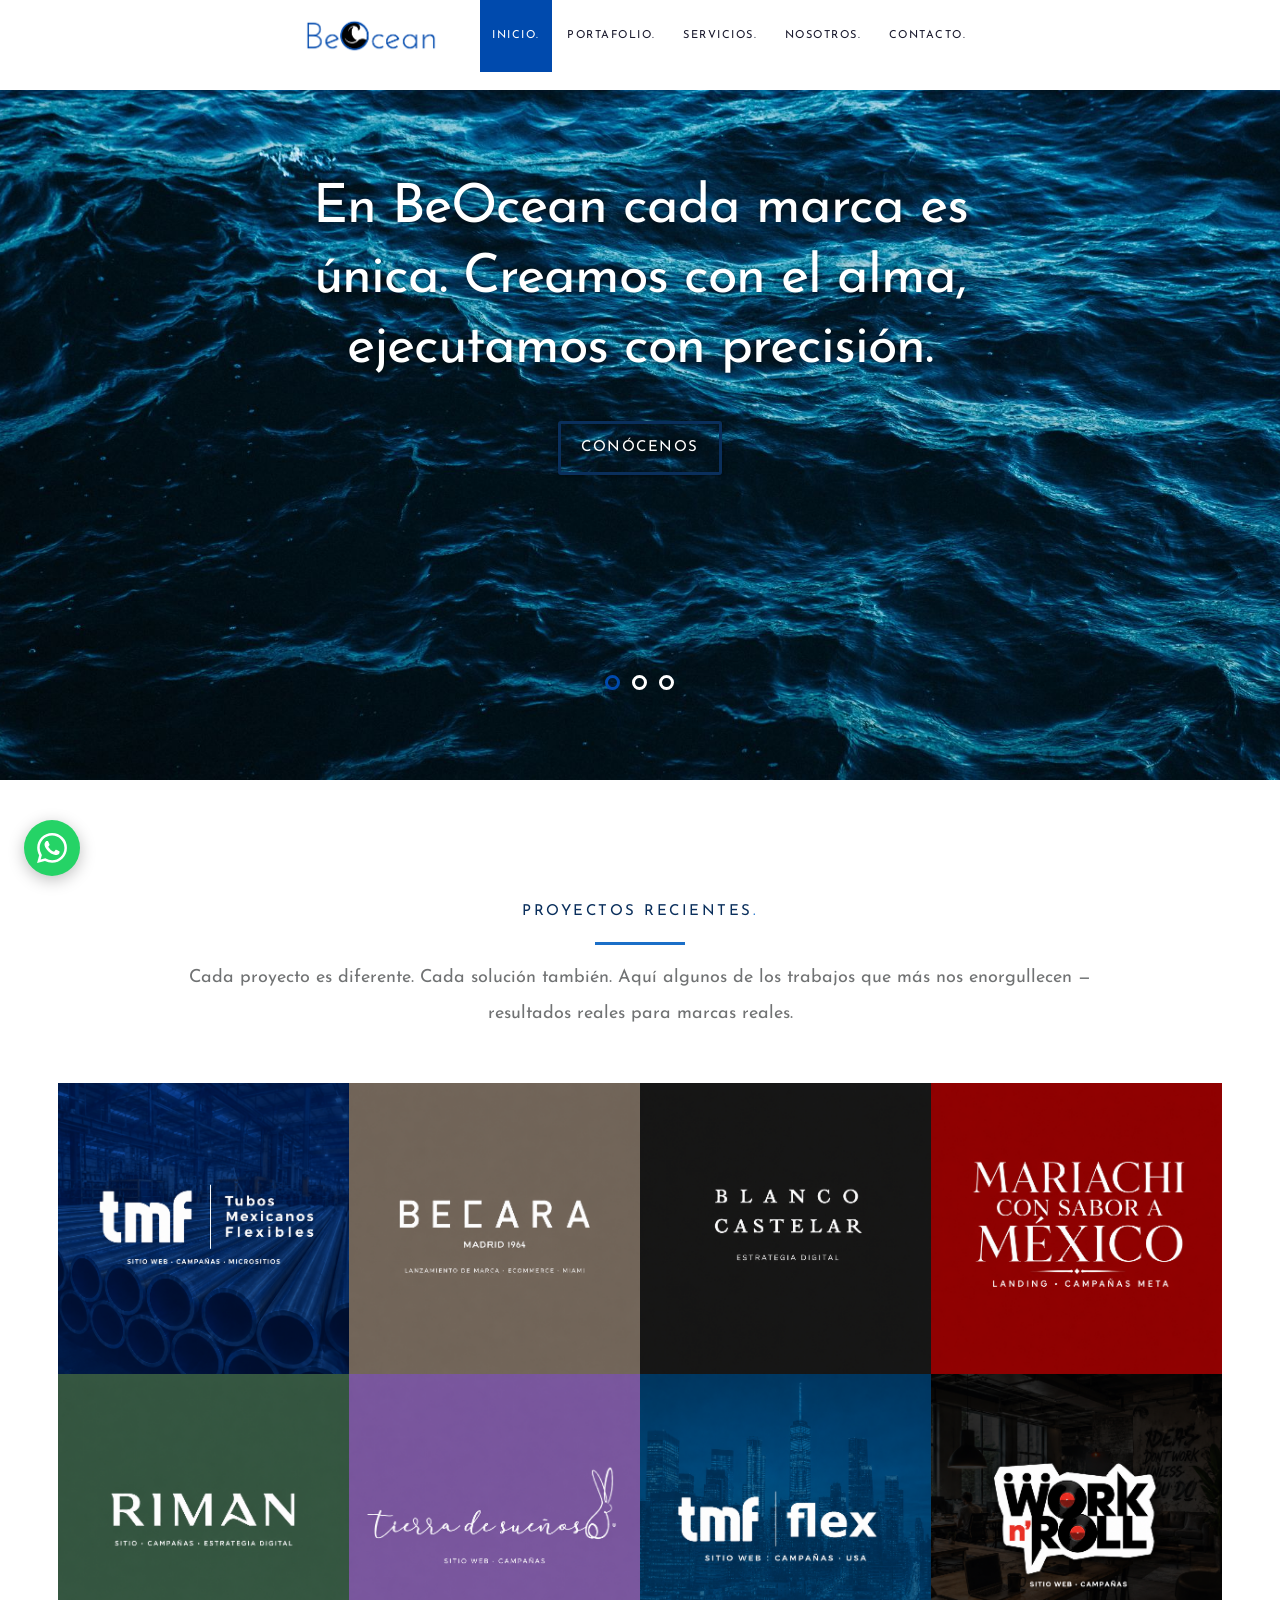
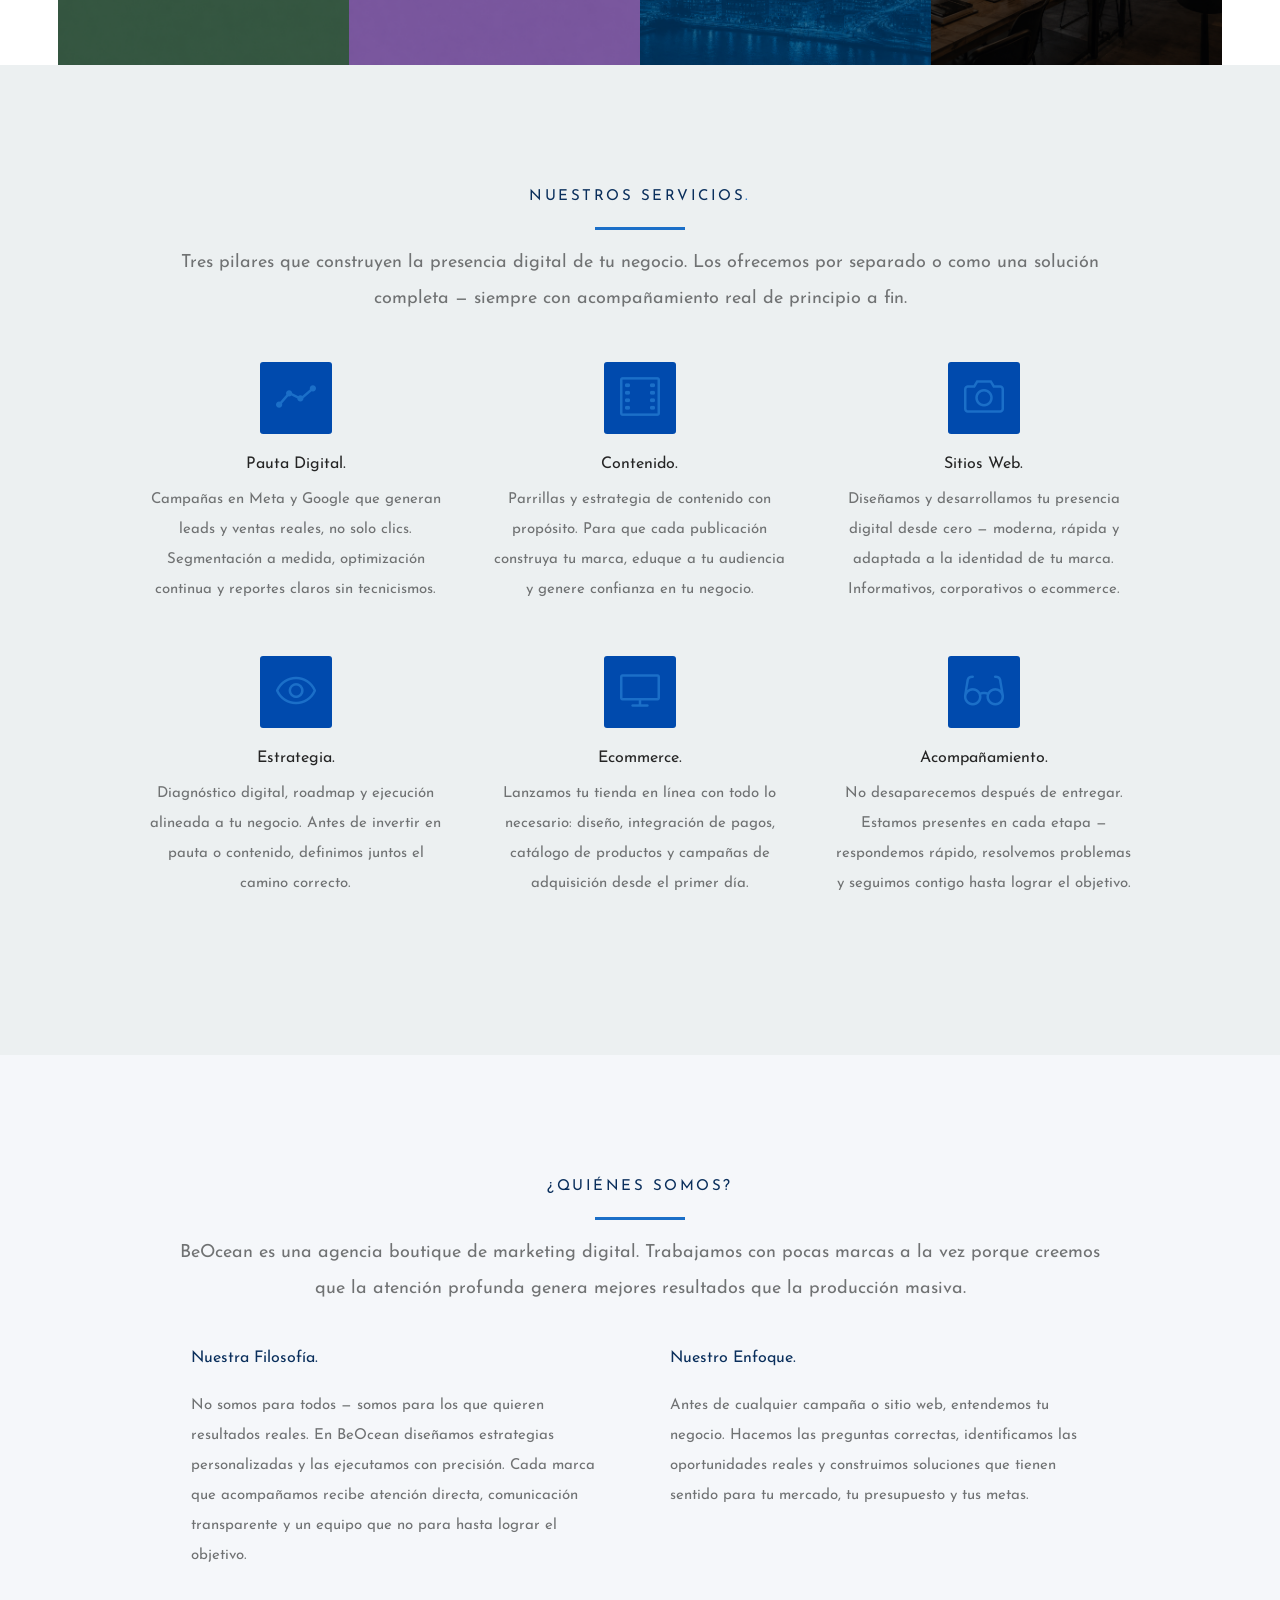
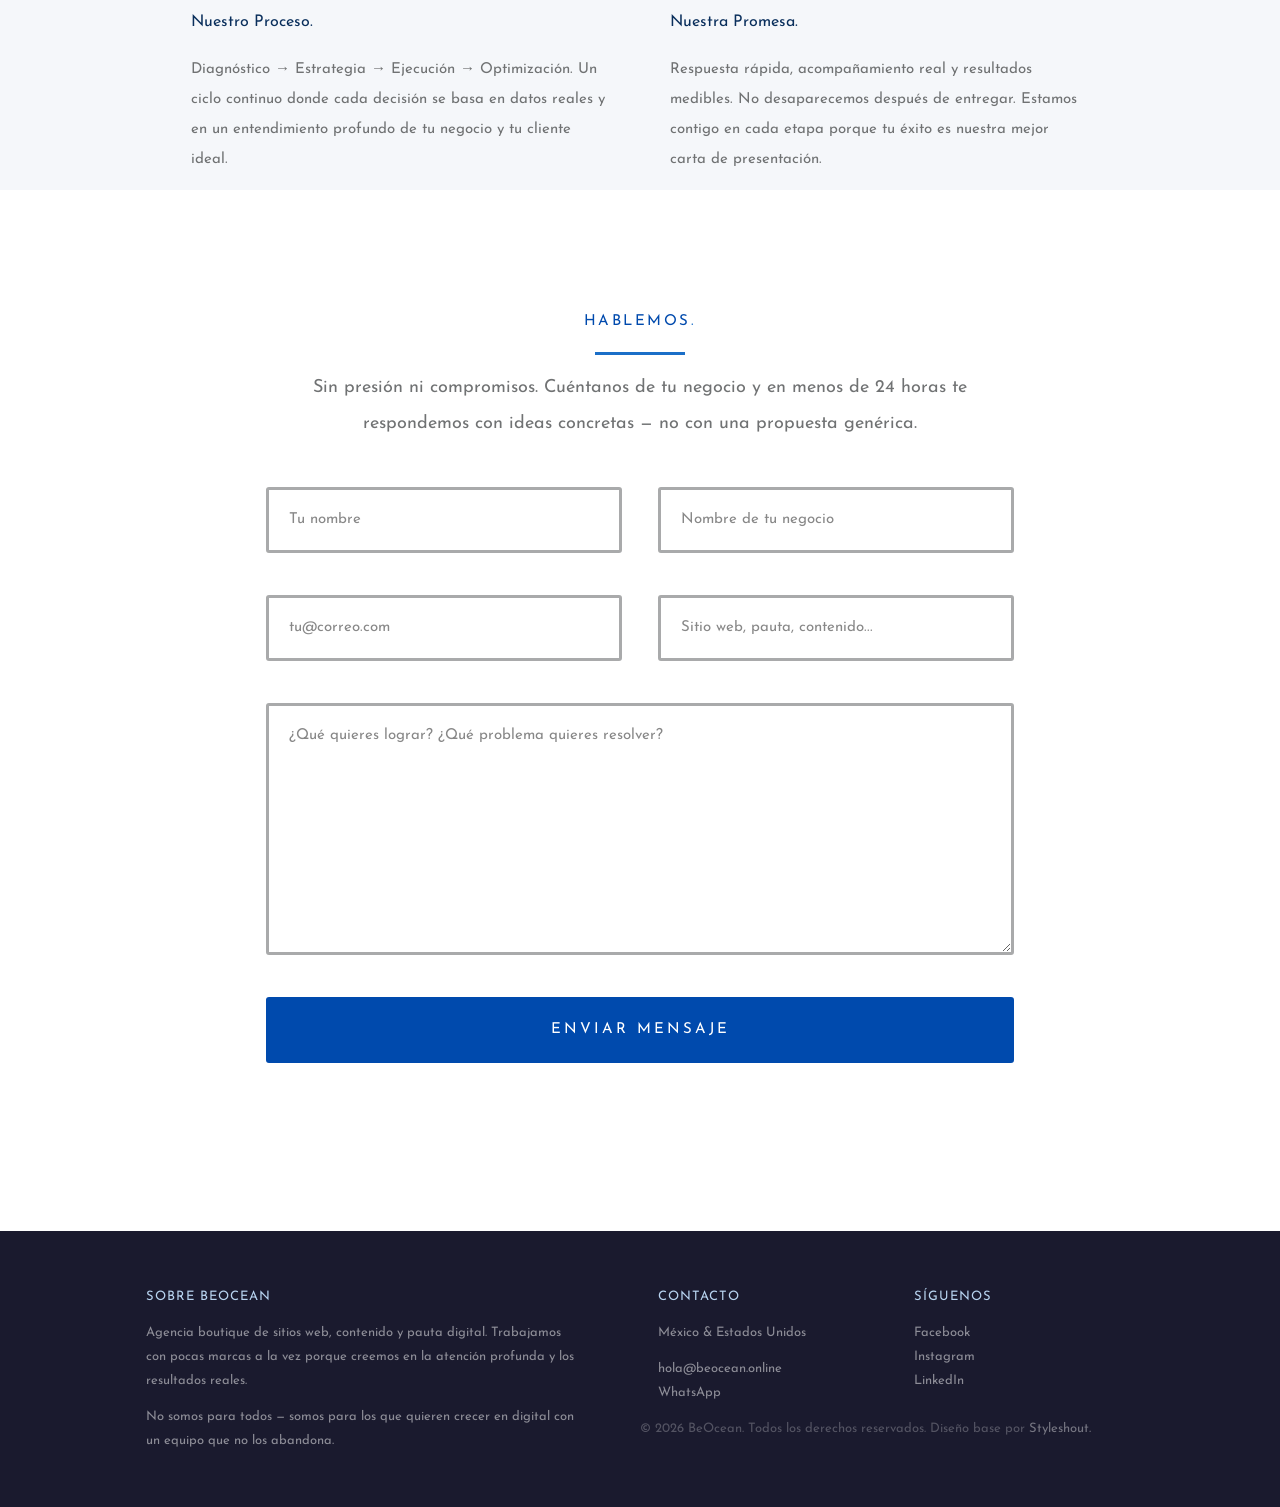
==== commit 43a87194: "Update index.html" ====
--- a/index.html
+++ b/index.html
@@ -1,1238 +1,477 @@
 
 <!DOCTYPE html>
-<html lang="es">
+<!--[if lt IE 8 ]><html class="no-js ie ie7" lang="en"> <![endif]-->
+<!--[if IE 8 ]><html class="no-js ie ie8" lang="en"> <![endif]-->
+<!--[if IE 9 ]><html class="no-js ie ie9" lang="en"> <![endif]-->
+<!--[if (gte IE 9)|!(IE)]><!--><html class="no-js" lang="es"> <!--<![endif]-->
 <head>
-<meta charset="UTF-8">
-<meta name="viewport" content="width=device-width, initial-scale=1.0">
-<title>Control de Gastos</title>
+
+   <meta charset="utf-8">
+   <!-- Google Tag Manager -->
+<script>(function(w,d,s,l,i){w[l]=w[l]||[];w[l].push({'gtm.start':
+new Date().getTime(),event:'gtm.js'});var f=d.getElementsByTagName(s)[0],
+j=d.createElement(s),dl=l!='dataLayer'?'&l='+l:'';j.async=true;j.src=
+'https://www.googletagmanager.com/gtm.js?id='+i+dl;f.parentNode.insertBefore(j,f);
+})(window,document,'script','dataLayer','GTM-KTJ2C35F');</script>
+<!-- End Google Tag Manager -->
+   <title>BeOcean — Agencia Boutique de Marketing Digital</title>
+   <meta name="description" content="BeOcean — agencia boutique de sitios web, contenido y pauta digital, con acompañamiento real de principio a fin.">
+   <meta name="author" content="BeOcean">
+   <meta property="og:title" content="BeOcean — Agencia Boutique de Marketing Digital">
+   <meta property="og:description" content="Agencia boutique de sitios web, contenido y pauta digital, con acompañamiento real de principio a fin.">
+   <meta property="og:type" content="website">
+   <meta property="og:url" content="https://beocean.digital">
+   <meta property="og:image" content="https://beocean.digital/images/BeO_logo.png">
+   <meta name="twitter:card" content="summary_large_image">
+   <meta name="twitter:title" content="BeOcean — Agencia Boutique de Marketing Digital">
+   <meta name="twitter:description" content="Agencia boutique de sitios web, contenido y pauta digital, con acompañamiento real de principio a fin.">
+
+   <meta name="viewport" content="width=device-width, initial-scale=1, maximum-scale=1">
+
+   <link rel="stylesheet" href="css/base.css">
+   <link rel="stylesheet" href="css/main.css">
+   <link rel="stylesheet" href="css/media-queries.css">
+
+   <!-- Josefin Sans -->
+   <link rel="preconnect" href="https://fonts.googleapis.com">
+   <link rel="preconnect" href="https://fonts.gstatic.com" crossorigin>
+   <link href="https://fonts.googleapis.com/css2?family=Josefin+Sans:ital,wght@0,100;0,200;0,300;0,400;0,500;0,600;0,700;1,100;1,300&display=swap" rel="stylesheet">
+
+   <!-- BeOcean brand overrides -->
 <style>
-  @import url('https://fonts.googleapis.com/css2?family=Inter:wght@300;400;500;600;700&display=swap');
-
-  * { margin: 0; padding: 0; box-sizing: border-box; }
-
-  :root {
-    --bg: #0f0f13;
-    --surface: #1a1a22;
-    --surface2: #22222d;
-    --border: #2e2e3e;
-    --text: #f0f0f5;
-    --text2: #8888a0;
-    --accent: #7c6af7;
-    --accent2: #a594f9;
-    --green: #34d399;
-    --red: #f87171;
-    --yellow: #fbbf24;
-    --card-radius: 16px;
+  body, h1, h2, h3, h4, h5, h6, p, a, li, input, textarea, button, label {
+    font-family: 'Josefin Sans', sans-serif !important;
   }
-
-  body {
-    font-family: 'Inter', sans-serif;
-    background: var(--bg);
-    color: var(--text);
-    min-height: 100vh;
-    max-width: 430px;
-    margin: 0 auto;
-    padding-bottom: 90px;
+  #main-header { background: #ffffff; }
+  #main-header .logo a { color: #ffffff; font-weight: 700; letter-spacing: 0.06em; }
+  ul#nav li a { color: #1a1a2e !important; }
+  ul#nav li a:hover { color: #ffffff !important; background: #1B6FC8 !important; }
+  ul#nav li.current a { background: #004AAD !important; color: #ffffff !important; }
+  #hero { background: url('images/hero.jpg') no-repeat center center / cover !important; }
+  .flex-caption h1 { font-weight: 700; letter-spacing: -0.01em; }
+  .button.stroke { border-color: #B8D4F0; color: #B8D4F0; }
+  .button.stroke:hover { background: #B8D4F0; color: #0A2F5C; }
+  .section-head h1 { color: #0A2F5C; }
+  .section-head h1 span { color: #1B6FC8; }
+  .icon-part [class^="icon-"], .icon-part i { color: #1B6FC8; }
+  .item-wrap .overlay { background: rgba(10,47,92,0.85); }
+  .about-content h3 { color: #0A2F5C; }
+  #contact { background: #ffffff; }
+  #contact h1 { color: #004AAD; }
+  #contact input, #contact textarea, #contact select { background: transparent; }
+  #contact button.submit { color: #ffffff; }
+  .submit { background: #1B6FC8 !important; border-color: #1B6FC8 !important; }
+  .submit:hover { background: #0A2F5C !important; border-color: #0A2F5C !important; }
+  footer { background: #1A1A2E; }
+  footer h3 { color: #B8D4F0; }
+  footer p, footer li a { color: rgba(255,255,255,0.5); }
+  footer li a:hover { color: #ffffff; }
+  footer .copyright { color: rgba(255,255,255,0.25); }
+  footer .copyright a { color: rgba(255,255,255,0.4); }
+  hr { border-color: #1B6FC8; }
+  #go-top a { background: #1B6FC8; }
+  #go-top a:hover { background: #0A2F5C; }
+  #contact input, #contact textarea, #contact select { color: #1a1a2e !important; border-color: #a9aaab !important; }
+  #contact input:focus, #contact textarea:focus { color: #1a1a2e !important; border-color: #004AAD !important; background: #ffffff !important; }
+  #contact button.submit { color: #ffffff !important; border-color: #004AAD !important; background: #004AAD !important; }
+  #contact button.submit:hover { background: #002d6b !important; }
+  ::-webkit-input-placeholder { color: #888 !important; }
+  ::placeholder { color: #888 !important; }
+  #about { background: #F5F7FA; }
+
+  /* Mobile portfolio touch */
+  @media only screen and (max-width: 768px) {
+    .item.touched .overlay { opacity: 1 !important; }
+    .item.touched .portfolio-item-meta { opacity: 1 !important; }
+    .item.touched .item-wrap img { transform: scale(1.05); }
+    .item .portfolio-item-meta h5 { margin-bottom: 12px; line-height: 1.3; display: block; }
+    .item .portfolio-item-meta p { font-size: 12px; line-height: 1.5; }
   }
-
-  /* Header */
-  .header {
-    padding: 24px 20px 0;
-    display: flex;
-    align-items: center;
-    justify-content: space-between;
-  }
-  .header-title { font-size: 20px; font-weight: 700; }
-
-  /* Month nav */
-  .month-nav {
-    display: flex;
-    align-items: center;
-    justify-content: center;
-    gap: 16px;
-    padding: 14px 16px 0;
-  }
-  .month-arrow {
-    background: var(--surface);
-    border: 1px solid var(--border);
-    border-radius: 10px;
-    width: 36px; height: 36px;
-    color: var(--text);
-    font-size: 16px;
-    cursor: pointer;
-    display: flex;
-    align-items: center;
-    justify-content: center;
-    font-family: inherit;
-    transition: border-color 0.15s, opacity 0.15s;
-  }
-  .month-arrow:hover { border-color: var(--accent); }
-  .month-arrow:disabled { opacity: 0.3; cursor: default; }
-  .month-arrow:disabled:hover { border-color: var(--border); }
-  .month-label {
-    font-size: 14px;
-    font-weight: 600;
-    text-transform: capitalize;
-    min-width: 140px;
-    text-align: center;
-  }
-
-  /* Total card */
-  .total-card {
-    margin: 16px 16px 0;
-    background: var(--surface);
-    border: 1px solid var(--border);
-    border-radius: var(--card-radius);
-    padding: 20px;
-    cursor: pointer;
-    transition: border-color 0.2s;
-  }
-  .total-card:hover { border-color: var(--accent); }
-  .total-label {
-    font-size: 12px;
-    color: var(--text2);
-    text-transform: uppercase;
-    letter-spacing: 0.08em;
-    margin-bottom: 8px;
-    display: flex;
-    align-items: center;
-    justify-content: space-between;
-  }
-  .total-label .chevron {
-    font-size: 16px;
-    transition: transform 0.25s;
-    color: var(--text2);
-  }
-  .total-label .chevron.open { transform: rotate(180deg); }
-  .total-bar-wrap {
-    height: 10px;
-    background: var(--surface2);
-    border-radius: 99px;
-    overflow: hidden;
-    margin-bottom: 16px;
-  }
-  .total-bar-fill {
-    height: 100%;
-    border-radius: 99px;
-    background: linear-gradient(90deg, var(--accent), var(--accent2));
-    transition: width 0.6s ease;
-  }
-  .total-bar-fill.over { background: linear-gradient(90deg, #ef4444, #f87171); }
-  .disponible-label { font-size: 12px; color: var(--text2); margin-bottom: 4px; }
-  .disponible-amount {
-    font-size: 44px;
-    font-weight: 700;
-    letter-spacing: -1px;
-    line-height: 1;
-  }
-  .disponible-amount.positive { color: var(--green); }
-  .disponible-amount.negative { color: var(--red); }
-  .total-meta {
-    display: flex;
-    justify-content: space-between;
-    align-items: center;
-    margin-top: 10px;
-    font-size: 12px;
-    color: var(--text2);
-  }
-
-  /* Categories */
-  .categories-wrap {
-    overflow: hidden;
-    max-height: 0;
-    transition: max-height 0.35s ease;
-  }
-  .categories-wrap.open { max-height: 3000px; }
-  .categories-inner { padding: 12px 16px 0; display: flex; flex-direction: column; gap: 10px; }
-
-  .cat-card {
-    background: var(--surface2);
-    border: 1px solid var(--border);
-    border-radius: 12px;
-    padding: 14px 16px;
-    cursor: pointer;
-    transition: border-color 0.15s;
-  }
-  .cat-card:hover { border-color: var(--accent); }
-  .cat-header {
-    display: flex;
-    align-items: center;
-    justify-content: space-between;
-    margin-bottom: 8px;
-  }
-  .cat-name { font-size: 14px; font-weight: 600; }
-  .cat-amounts { font-size: 13px; color: var(--text2); }
-  .cat-bar-wrap {
-    height: 6px;
-    background: var(--bg);
-    border-radius: 99px;
-    overflow: visible;
-    position: relative;
-  }
-  .cat-bar-fill {
-    height: 100%;
-    border-radius: 99px;
-    transition: width 0.5s ease, background 0.3s;
-    max-width: 100%;
-  }
-  .cat-bar-fill.ok { background: var(--green); }
-  .cat-bar-fill.warn { background: var(--yellow); }
-  .cat-bar-fill.over { background: var(--red); }
-  .cat-over-label { font-size: 11px; color: var(--red); margin-top: 4px; }
-
-  /* Recent gastos */
-  .section-title {
-    padding: 24px 16px 10px;
-    font-size: 13px;
-    font-weight: 600;
-    color: var(--text2);
-    text-transform: uppercase;
-    letter-spacing: 0.08em;
-    display: flex;
-    justify-content: space-between;
-    align-items: center;
-  }
-  .gastos-list { padding: 0 16px; display: flex; flex-direction: column; gap: 8px; }
-  .gasto-item {
-    background: var(--surface);
-    border: 1px solid var(--border);
-    border-radius: 12px;
-    padding: 14px 16px;
-    display: flex;
-    align-items: center;
-    gap: 12px;
-    cursor: pointer;
-    transition: border-color 0.15s;
-  }
-  .gasto-item:hover { border-color: var(--accent); }
-  .gasto-dot {
-    width: 8px; height: 8px;
-    border-radius: 50%;
-    flex-shrink: 0;
-  }
-  .gasto-info { flex: 1; min-width: 0; }
-  .gasto-desc { font-size: 14px; font-weight: 500; }
-  .gasto-cat { font-size: 12px; color: var(--text2); margin-top: 2px; }
-  .gasto-note { font-size: 12px; color: var(--text2); margin-top: 2px; font-style: italic; overflow: hidden; text-overflow: ellipsis; white-space: nowrap; }
-  .gasto-right { text-align: right; flex-shrink: 0; }
-  .gasto-amount { font-size: 15px; font-weight: 600; }
-  .gasto-date { font-size: 11px; color: var(--text2); margin-top: 2px; }
-
-  .ingreso-item .gasto-amount { color: var(--green); }
-
-  .empty-state {
-    text-align: center;
-    padding: 40px 20px;
-    color: var(--text2);
-    font-size: 14px;
-  }
-
-  /* ── BOTTOM MENU ── */
-  .bottom-menu {
-    position: fixed;
-    bottom: 0; left: 0; right: 0;
-    max-width: 430px;
-    margin: 0 auto;
-    background: var(--surface);
-    border-top: 1px solid var(--border);
-    display: flex;
-    padding: 10px 8px calc(10px + env(safe-area-inset-bottom));
-    z-index: 50;
-  }
-  .menu-btn {
-    flex: 1;
-    background: none;
-    border: none;
-    color: var(--text2);
-    display: flex;
-    flex-direction: column;
-    align-items: center;
-    gap: 4px;
-    font-size: 10px;
-    font-family: inherit;
-    cursor: pointer;
-    padding: 6px 2px;
-    border-radius: 10px;
-    transition: background 0.15s, color 0.15s;
-  }
-  .menu-btn:hover { background: var(--surface2); color: var(--text); }
-  .menu-btn .icon { font-size: 20px; }
-  .menu-btn.primary {
-    color: white;
-  }
-  .menu-btn.primary .icon-wrap {
-    background: var(--accent);
-    width: 44px; height: 44px;
-    border-radius: 50%;
-    display: flex;
-    align-items: center;
-    justify-content: center;
-    font-size: 22px;
-    margin-bottom: -2px;
-  }
-
-  /* ── MODALS ── */
-  .modal-overlay {
-    display: none;
-    position: fixed;
-    inset: 0;
-    background: rgba(0,0,0,0.7);
-    z-index: 100;
-    align-items: flex-end;
-    justify-content: center;
-  }
-  .modal-overlay.open { display: flex; }
-  .modal {
-    background: var(--surface);
-    border-radius: 20px 20px 0 0;
-    padding: 24px;
-    width: 100%;
-    max-width: 430px;
-    max-height: 90vh;
-    overflow-y: auto;
-    border-top: 1px solid var(--border);
-  }
-  .modal-handle {
-    width: 40px; height: 4px;
-    background: var(--border);
-    border-radius: 99px;
-    margin: 0 auto 20px;
-  }
-  .modal-title {
-    font-size: 18px;
-    font-weight: 700;
-    margin-bottom: 20px;
-  }
-  .field { margin-bottom: 16px; }
-  .field label {
-    display: block;
-    font-size: 12px;
-    font-weight: 600;
-    color: var(--text2);
-    text-transform: uppercase;
-    letter-spacing: 0.06em;
-    margin-bottom: 8px;
-  }
-  .field input, .field select, .field textarea {
-    width: 100%;
-    background: var(--surface2);
-    border: 1px solid var(--border);
-    border-radius: 10px;
-    padding: 13px 14px;
-    color: var(--text);
-    font-size: 15px;
-    font-family: inherit;
-    outline: none;
-    transition: border-color 0.15s;
-  }
-  .field textarea { resize: vertical; min-height: 60px; }
-  .field input:focus, .field select:focus, .field textarea:focus { border-color: var(--accent); }
-  .field select option { background: var(--surface2); }
-
-  .modal-actions { display: flex; gap: 10px; margin-top: 20px; }
-  .btn-cancel {
-    flex: 1;
-    padding: 14px;
-    background: var(--surface2);
-    border: 1px solid var(--border);
-    border-radius: 10px;
-    color: var(--text2);
-    font-size: 15px;
-    cursor: pointer;
-    font-family: inherit;
-  }
-  .btn-save {
-    flex: 2;
-    padding: 14px;
-    background: var(--accent);
-    border: none;
-    border-radius: 10px;
-    color: white;
-    font-size: 15px;
-    font-weight: 600;
-    cursor: pointer;
-    font-family: inherit;
-  }
-  .btn-danger {
-    padding: 14px;
-    background: transparent;
-    border: 1px solid var(--red);
-    border-radius: 10px;
-    color: var(--red);
-    font-size: 14px;
-    font-weight: 600;
-    cursor: pointer;
-    font-family: inherit;
-    width: 100%;
-    margin-top: 10px;
-  }
-
-  /* Lists inside management modals */
-  .manage-list { display: flex; flex-direction: column; gap: 8px; margin-bottom: 16px; }
-  .manage-item {
-    background: var(--surface2);
-    border: 1px solid var(--border);
-    border-radius: 10px;
-    padding: 12px 14px;
-    display: flex;
-    align-items: center;
-    gap: 10px;
-  }
-  .manage-item-name { flex: 1; font-size: 14px; font-weight: 500; }
-  .manage-item-budget { font-size: 12px; color: var(--text2); }
-  .icon-btn {
-    background: none;
-    border: none;
-    color: var(--text2);
-    cursor: pointer;
-    font-size: 16px;
-    padding: 4px 6px;
-    font-family: inherit;
-  }
-  .icon-btn:hover { color: var(--text); }
-  .icon-btn.danger:hover { color: var(--red); }
-
-  .subcats-row {
-    display: flex;
-    flex-wrap: wrap;
-    gap: 6px;
-    margin-top: 8px;
-    padding-left: 4px;
-  }
-  .subcat-chip {
-    background: var(--bg);
-    border: 1px solid var(--border);
-    border-radius: 99px;
-    padding: 5px 10px;
-    font-size: 12px;
-    display: flex;
-    align-items: center;
-    gap: 6px;
-  }
-  .subcat-chip button {
-    background: none;
-    border: none;
-    color: var(--text2);
-    cursor: pointer;
-    font-size: 13px;
-    line-height: 1;
-    padding: 0;
-  }
-  .add-subcat-row {
-    display: flex;
-    gap: 8px;
-    margin-top: 10px;
-  }
-  .add-subcat-row input {
-    flex: 1;
-    background: var(--bg);
-    border: 1px solid var(--border);
-    border-radius: 8px;
-    padding: 9px 10px;
-    color: var(--text);
-    font-size: 13px;
-    font-family: inherit;
-    outline: none;
-  }
-  .add-subcat-row button {
-    background: var(--accent);
-    border: none;
-    border-radius: 8px;
-    color: white;
-    padding: 0 14px;
-    font-size: 13px;
-    font-weight: 600;
-    cursor: pointer;
-    font-family: inherit;
-  }
-
-  .section-divider {
-    border-top: 1px solid var(--border);
-    padding-top: 20px;
-    margin-top: 20px;
-  }
-
-  .toast {
-    position: fixed;
-    bottom: 100px;
-    left: 50%;
-    transform: translateX(-50%) translateY(100px);
-    background: var(--surface2);
-    border: 1px solid var(--border);
-    border-radius: 12px;
-    padding: 12px 20px;
-    font-size: 14px;
-    font-weight: 500;
-    z-index: 999;
-    transition: transform 0.3s ease;
-    white-space: nowrap;
-    pointer-events: none;
-  }
-  .toast.show { transform: translateX(-50%) translateY(0); }
-
-  .loading {
-    display: flex;
-    align-items: center;
-    justify-content: center;
-    min-height: 100vh;
-    font-size: 14px;
-    color: var(--text2);
-    flex-direction: column;
-    gap: 16px;
-  }
-  .spinner {
-    width: 32px; height: 32px;
-    border: 2px solid var(--border);
-    border-top-color: var(--accent);
-    border-radius: 50%;
-    animation: spin 0.7s linear infinite;
-  }
-  @keyframes spin { to { transform: rotate(360deg); } }
 </style>
+
+   <script src="js/modernizr.js"></script>
+   <link rel="shortcut icon" href="favicon.png">
+
 </head>
-<body>
-
-<!-- LOADING -->
-<div id="loading-screen" class="loading">
-  <div class="spinner"></div>
-  <span>Cargando...</span>
-</div>
-
-<!-- MAIN APP -->
-<div id="app" style="display:none">
-  <div class="header">
-    <span class="header-title">💰 Control de Gastos</span>
-  </div>
-
-  <div class="month-nav">
-    <button class="month-arrow" onclick="changeMonth(-1)">‹</button>
-    <span class="month-label" id="month-label"></span>
-    <button class="month-arrow" id="next-month-btn" onclick="changeMonth(1)">›</button>
-  </div>
-
-  <!-- TOTAL CARD -->
-  <div class="total-card" onclick="toggleCategories()">
-    <div class="total-label">
-      Presupuesto del mes
-      <span class="chevron" id="chevron">▾</span>
-    </div>
-    <div class="total-bar-wrap">
-      <div class="total-bar-fill" id="total-bar" style="width:0%"></div>
-    </div>
-    <div class="disponible-label">Disponible</div>
-    <div class="disponible-amount" id="disponible-amount">$0</div>
-    <div class="total-meta">
-      <span id="gastado-label">Gastado $0</span>
-      <span id="presupuesto-label">de $0</span>
-    </div>
-  </div>
-
-  <!-- CATEGORIES (collapsed) -->
-  <div class="categories-wrap" id="categories-wrap">
-    <div class="categories-inner" id="categories-inner"></div>
-  </div>
-
-  <!-- RECENT -->
-  <div class="section-title">Movimientos</div>
-  <div class="gastos-list" id="gastos-list"></div>
-</div>
-
-<!-- BOTTOM MENU -->
-<div class="bottom-menu" id="bottom-menu" style="display:none">
-  <button class="menu-btn" onclick="openIngresoModal()">
-    <span class="icon">💵</span>
-    Ingreso
-  </button>
-  <button class="menu-btn" onclick="openCatManageModal()">
-    <span class="icon">🗂️</span>
-    Categorías
-  </button>
-  <button class="menu-btn primary" onclick="openGastoModal()">
-    <span class="icon-wrap">+</span>
-  </button>
-  <button class="menu-btn" onclick="toggleCategories()">
-    <span class="icon">📊</span>
-    Resumen
-  </button>
-  <button class="menu-btn" onclick="openHistorialIngresos()">
-    <span class="icon">📜</span>
-    Ingresos
-  </button>
-</div>
-
-<!-- MODAL: NUEVO/EDITAR GASTO -->
-<div class="modal-overlay" id="gasto-modal">
-  <div class="modal">
-    <div class="modal-handle"></div>
-    <div class="modal-title" id="gasto-modal-title">Nuevo gasto</div>
-    <input type="hidden" id="g-id">
-    <div class="field">
-      <label>Categoría</label>
-      <select id="g-cat" onchange="onCatChange()"></select>
-    </div>
-    <div class="field">
-      <label>Subcategoría</label>
-      <select id="g-subcat"></select>
-    </div>
-    <div class="field">
-      <label>Monto</label>
-      <input type="number" id="g-monto" placeholder="0.00" inputmode="decimal">
-    </div>
-    <div class="field">
-      <label>Anotación</label>
-      <textarea id="g-nota" placeholder="Detalle u observación (opcional)"></textarea>
-    </div>
-    <div class="field">
-      <label>Fecha</label>
-      <input type="date" id="g-fecha">
-    </div>
-    <div class="modal-actions">
-      <button class="btn-cancel" onclick="closeGastoModal()">Cancelar</button>
-      <button class="btn-save" onclick="saveGasto()">Guardar</button>
-    </div>
-    <button class="btn-danger" id="g-delete-btn" style="display:none" onclick="deleteGastoConfirm()">Eliminar gasto</button>
-  </div>
-</div>
-
-<!-- MODAL: NUEVO INGRESO -->
-<div class="modal-overlay" id="ingreso-modal">
-  <div class="modal">
-    <div class="modal-handle"></div>
-    <div class="modal-title">Nuevo ingreso</div>
-    <div class="field">
-      <label>Descripción</label>
-      <input type="text" id="i-desc" placeholder="ej. Quincena, Bono, etc.">
-    </div>
-    <div class="field">
-      <label>Monto</label>
-      <input type="number" id="i-monto" placeholder="0.00" inputmode="decimal">
-    </div>
-    <div class="field">
-      <label>Fecha</label>
-      <input type="date" id="i-fecha">
-    </div>
-    <div class="modal-actions">
-      <button class="btn-cancel" onclick="closeIngresoModal()">Cancelar</button>
-      <button class="btn-save" onclick="saveIngreso()">Guardar</button>
-    </div>
-  </div>
-</div>
-
-<!-- MODAL: HISTORIAL DE INGRESOS -->
-<div class="modal-overlay" id="historial-ingresos-modal">
-  <div class="modal">
-    <div class="modal-handle"></div>
-    <div class="modal-title">Ingresos del mes</div>
-    <div id="ingresos-list" class="manage-list"></div>
-    <div class="modal-actions">
-      <button class="btn-cancel" style="flex:1" onclick="closeHistorialIngresos()">Cerrar</button>
-    </div>
-  </div>
-</div>
-
-<!-- MODAL: GESTIONAR CATEGORÍAS -->
-<div class="modal-overlay" id="cat-manage-modal">
-  <div class="modal">
-    <div class="modal-handle"></div>
-    <div class="modal-title">Categorías</div>
-    <div id="cat-manage-list"></div>
-    <div class="section-divider">
-      <div style="font-size:14px;font-weight:600;margin-bottom:14px;">Nueva categoría</div>
-      <div class="field">
-        <label>Nombre</label>
-        <input type="text" id="new-cat-name" placeholder="ej. Mascotas">
-      </div>
-      <div class="field">
-        <label>Presupuesto mensual</label>
-        <input type="number" id="new-cat-budget" placeholder="0.00" inputmode="decimal">
-      </div>
-      <button class="btn-save" style="width:100%;padding:14px;" onclick="saveNewCategory()">Agregar categoría</button>
-    </div>
-    <div class="modal-actions">
-      <button class="btn-cancel" style="flex:1" onclick="closeCatManageModal()">Cerrar</button>
-    </div>
-  </div>
-</div>
-
-<!-- MODAL: EDITAR CATEGORÍA (presupuesto + subcategorías) -->
-<div class="modal-overlay" id="cat-edit-modal">
-  <div class="modal">
-    <div class="modal-handle"></div>
-    <div class="modal-title" id="cat-edit-title">Editar categoría</div>
-    <input type="hidden" id="ce-id">
-    <div class="field">
-      <label>Nombre</label>
-      <input type="text" id="ce-name">
-    </div>
-    <div class="field">
-      <label>Presupuesto mensual</label>
-      <input type="number" id="ce-budget" inputmode="decimal">
-    </div>
-    <div class="field">
-      <label>Subcategorías</label>
-      <div class="subcats-row" id="ce-subcats"></div>
-      <div class="add-subcat-row">
-        <input type="text" id="ce-new-subcat" placeholder="Nueva subcategoría">
-        <button onclick="addSubcatToEditing()">Agregar</button>
-      </div>
-    </div>
-    <div class="modal-actions">
-      <button class="btn-cancel" onclick="closeCatEditModal()">Cancelar</button>
-      <button class="btn-save" onclick="saveCatEdit()">Guardar</button>
-    </div>
-    <button class="btn-danger" onclick="deleteCategoryConfirm()">Eliminar categoría</button>
-  </div>
-</div>
-
-<!-- MODAL: DETALLE DE CATEGORÍA -->
-<div class="modal-overlay" id="cat-detail-modal">
-  <div class="modal">
-    <div class="modal-handle"></div>
-    <div class="modal-title" id="cat-detail-title">Categoría</div>
-    <div id="cat-detail-summary" style="font-size:13px;color:var(--text2);margin-bottom:16px;"></div>
-    <div id="cat-detail-list" style="display:flex;flex-direction:column;gap:8px;"></div>
-    <div class="modal-actions">
-      <button class="btn-cancel" style="flex:1" onclick="closeCatDetail()">Cerrar</button>
-    </div>
-  </div>
-</div>
-
-<div class="toast" id="toast"></div>
-
-<!-- FIREBASE -->
-<script type="module">
-import { initializeApp } from "https://www.gstatic.com/firebasejs/10.12.0/firebase-app.js";
-import {
-  getFirestore, doc, getDoc, setDoc, updateDoc,
-  collection, addDoc, onSnapshot, query, orderBy, deleteDoc
-} from "https://www.gstatic.com/firebasejs/10.12.0/firebase-firestore.js";
-
-const firebaseConfig = {
-  apiKey: "AIzaSyCBBxzpawYI2V6TUyrDtu6SRG3FhmQ7dZk",
-  authDomain: "control-de-gastos-da5f4.firebaseapp.com",
-  projectId: "control-de-gastos-da5f4",
-  storageBucket: "control-de-gastos-da5f4.firebasestorage.app",
-  messagingSenderId: "789894443843",
-  appId: "1:789894443843:web:4fe23b0dd1c5c692daf5f6"
-};
-
-const app = initializeApp(firebaseConfig);
-const db = getFirestore(app);
-
-// Todo vive bajo un único grupo compartido (sin login individual)
-const GROUP_ID = 'papasmama';
-
-// Categorías y subcategorías iniciales (se siembran solo la primera vez)
-const SEED_CATEGORIES = [
-  { name: 'Supermercado', budget: 0, subcats: ['Costco', 'Walmart', 'La Comer', 'Mercado', 'Otros'] },
-  { name: 'Luca', budget: 0, subcats: ['Pensión Alimenticia', 'Natación', 'Curso de verano', 'Otros'] },
-  { name: 'Muchachas', budget: 0, subcats: ['Rosa', 'Laura', 'Otros'] },
-  { name: 'Cursos', budget: 0, subcats: ['Amelita', 'Teresita', 'Taty', 'Dibujo', 'Piano', 'Ping Pong'] },
-  { name: 'Autos', budget: 0, subcats: ['Seguros', 'Servicios', 'Verificación', 'Gasolina', 'Lavadas'] },
-  { name: 'Medicinas', budget: 0, subcats: ['Otros'] },
-  { name: 'Otros', budget: 0, subcats: ['Otros'] },
-];
-
-const CAT_COLORS = ['#7c6af7','#34d399','#f87171','#fbbf24','#60a5fa','#f472b6','#a78bfa','#4ade80'];
-
-// ── STATE ──
-let groupData = null;     // { budget } -- presupuesto = suma de ingresos
-let allGastos = [];
-let gastos = [];           // filtrados al mes visualizado
-let allIngresos = [];
-let ingresos = [];          // filtrados al mes visualizado
-let categories = [];
-let catsOpen = false;
-let viewMonth = '';
-let editingSubcats = [];    // subcategorías en edición dentro del modal de editar categoría
-let unsubGastos = null;
-let unsubCats = null;
-let unsubGroup = null;
-let unsubIngresos = null;
-
-// ── HELPERS ──
-const fmt = n => new Intl.NumberFormat('es-MX', { style: 'currency', currency: 'MXN', minimumFractionDigits: 0 }).format(n || 0);
-const monthName = (m) => new Date(m + '-02').toLocaleDateString('es-MX', { month: 'long', year: 'numeric' });
-const todayStr = () => new Date().toISOString().split('T')[0];
-const currentMonth = () => new Date().toISOString().slice(0, 7);
-const alpha = (a, b) => a.localeCompare(b, 'es', { sensitivity: 'base' });
-
-let toastTimer = null;
-function showToast(msg) {
-  const t = document.getElementById('toast');
-  if (toastTimer) clearTimeout(toastTimer);
-  t.textContent = msg;
-  t.classList.add('show');
-  toastTimer = setTimeout(() => t.classList.remove('show'), 2500);
-}
-
-// ── INIT ──
-async function boot() {
-  viewMonth = currentMonth();
-  updateMonthLabel();
-
-  // Presupuesto compartido (suma de ingresos)
-  const groupRef = doc(db, 'groups', GROUP_ID);
-  unsubGroup = onSnapshot(groupRef, (s) => {
-    groupData = s.exists() ? s.data() : { budget: 0 };
-    renderTotals();
-  });
-
-  // Categorías — sembrar la primera vez si no existen
-  const catsRef = collection(db, 'groups', GROUP_ID, 'categories');
-  const catsSnapOnce = await getDoc(doc(db, 'groups', GROUP_ID));
-  unsubCats = onSnapshot(catsRef, async (snap) => {
-    if (snap.empty && !window.__seeding) {
-      window.__seeding = true;
-      for (let i = 0; i < SEED_CATEGORIES.length; i++) {
-        const c = SEED_CATEGORIES[i];
-        await addDoc(catsRef, { name: c.name, budget: c.budget, color: CAT_COLORS[i % CAT_COLORS.length], subcats: c.subcats });
-      }
-      return; // el siguiente snapshot ya traerá los datos
-    }
-    categories = snap.docs.map(d => ({ id: d.id, ...d.data() }))
-      .sort((a, b) => alpha(a.name, b.name));
-    renderAll();
-  });
-
-  // Gastos (histórico completo, filtrado por mes visualizado)
-  const gastosRef = query(collection(db, 'groups', GROUP_ID, 'gastos'), orderBy('fecha', 'desc'));
-  unsubGastos = onSnapshot(gastosRef, (snap) => {
-    allGastos = snap.docs.map(d => ({ id: d.id, ...d.data() }));
-    applyMonthFilter();
-  });
-
-  // Ingresos (histórico completo, filtrado por mes visualizado)
-  const ingresosRef = query(collection(db, 'groups', GROUP_ID, 'ingresos'), orderBy('fecha', 'desc'));
-  unsubIngresos = onSnapshot(ingresosRef, (snap) => {
-    allIngresos = snap.docs.map(d => ({ id: d.id, ...d.data() }));
-    applyIngresoMonthFilter();
-  });
-
-  document.getElementById('loading-screen').style.display = 'none';
-  document.getElementById('app').style.display = 'block';
-  document.getElementById('bottom-menu').style.display = 'flex';
-}
-
-function applyMonthFilter() {
-  gastos = allGastos.filter(g => g.mes === viewMonth);
-  renderAll();
-}
-function applyIngresoMonthFilter() {
-  ingresos = allIngresos.filter(i => i.mes === viewMonth);
-  recalcBudgetFromIngresos();
-  renderIngresosList();
-}
-
-// El presupuesto del mes es la suma de los ingresos declarados ESE mes
-async function recalcBudgetFromIngresos() {
-  const total = ingresos.reduce((s, i) => s + (i.monto || 0), 0);
-  const groupRef = doc(db, 'groups', GROUP_ID);
-  // Solo escribir si cambió, para no generar loops innecesarios
-  if (!groupData || groupData.budget !== total) {
-    await setDoc(groupRef, { budget: total }, { merge: true });
-  } else {
-    renderTotals();
-  }
-}
-
-function updateMonthLabel() {
-  document.getElementById('month-label').textContent = monthName(viewMonth);
-  document.getElementById('next-month-btn').disabled = (viewMonth >= currentMonth());
-}
-
-window.changeMonth = (delta) => {
-  const [y, m] = viewMonth.split('-').map(Number);
-  const d = new Date(y, m - 1 + delta, 1);
-  const newMonth = `${d.getFullYear()}-${String(d.getMonth() + 1).padStart(2, '0')}`;
-  if (newMonth > currentMonth()) return;
-  viewMonth = newMonth;
-  updateMonthLabel();
-  applyMonthFilter();
-  applyIngresoMonthFilter();
-};
-
-// ── RENDER ──
-function renderAll() {
-  renderTotals();
-  renderCategories();
-  renderGastosList();
-}
-
-function renderTotals() {
-  if (!groupData) return;
-  const budget = groupData.budget || 0;
-  const totalGastado = gastos.reduce((s, g) => s + (g.monto || 0), 0);
-  const disponible = budget - totalGastado;
-  const pct = budget > 0 ? Math.min((totalGastado / budget) * 100, 100) : 0;
-
-  const bar = document.getElementById('total-bar');
-  bar.style.width = pct + '%';
-  bar.classList.toggle('over', totalGastado > budget);
-
-  const dispEl = document.getElementById('disponible-amount');
-  dispEl.className = 'disponible-amount ' + (disponible >= 0 ? 'positive' : 'negative');
-  dispEl.textContent = disponible < 0 ? '-' + fmt(Math.abs(disponible)) : fmt(disponible);
-
-  document.getElementById('gastado-label').textContent = `Gastado ${fmt(totalGastado)}`;
-  document.getElementById('presupuesto-label').textContent = `de ${fmt(budget)}`;
-}
-
-function renderCategories() {
-  const inner = document.getElementById('categories-inner');
-  if (categories.length === 0) {
-    inner.innerHTML = '<div style="color:var(--text2);font-size:13px;padding:8px 0">Sin categorías todavía.</div>';
-    return;
-  }
-
-  inner.innerHTML = categories.map(cat => {
-    const catGastos = gastos.filter(g => g.catId === cat.id);
-    const gastado = catGastos.reduce((s, g) => s + (g.monto || 0), 0);
-    const budget = cat.budget || 0;
-    const pct = budget > 0 ? (gastado / budget) * 100 : 0;
-    const over = budget > 0 && gastado > budget;
-    const warn = pct >= 80 && !over;
-    const barClass = over ? 'over' : warn ? 'warn' : 'ok';
-    const barWidth = over ? 100 : pct;
-
-    return `<div class="cat-card" onclick="openCatDetail('${cat.id}')">
-      <div class="cat-header">
-        <div class="cat-name" style="display:flex;align-items:center;gap:8px;">
-          <span style="display:inline-block;width:10px;height:10px;border-radius:50%;background:${cat.color || '#7c6af7'}"></span>
-          ${cat.name}
-        </div>
-        <div class="cat-amounts">${fmt(gastado)} / ${fmt(budget)}</div>
-      </div>
-      <div class="cat-bar-wrap">
-        <div class="cat-bar-fill ${barClass}" style="width:${barWidth}%;background:${over ? 'var(--red)' : warn ? 'var(--yellow)' : (cat.color || 'var(--green)')}"></div>
-      </div>
-      ${over ? `<div class="cat-over-label">↑ ${fmt(gastado - budget)} sobre el presupuesto</div>` : ''}
-    </div>`;
-  }).join('');
-}
-
-function renderGastosList() {
-  const list = document.getElementById('gastos-list');
-
-  if (gastos.length === 0) {
-    const isCurrent = viewMonth === currentMonth();
-    list.innerHTML = isCurrent
-      ? '<div class="empty-state">Sin gastos este mes.<br>Usa el botón + para agregar uno.</div>'
-      : '<div class="empty-state">Sin gastos registrados en este mes.</div>';
-    return;
-  }
-
-  list.innerHTML = gastos.slice(0, 40).map(g => {
-    const cat = categories.find(c => c.id === g.catId);
-    const color = cat?.color || '#8888a0';
-    const dateStr = g.fecha ? new Date(g.fecha + 'T12:00:00').toLocaleDateString('es-MX', { day: 'numeric', month: 'short' }) : '';
-    const subcatTxt = g.subcat ? ` · ${g.subcat}` : '';
-    return `<div class="gasto-item" onclick="openGastoModal('${g.id}')">
-      <div class="gasto-dot" style="background:${color}"></div>
-      <div class="gasto-info">
-        <div class="gasto-desc">${cat?.name || 'Sin categoría'}${subcatTxt}</div>
-        ${g.nota ? `<div class="gasto-note">${g.nota}</div>` : ''}
-      </div>
-      <div class="gasto-right">
-        <div class="gasto-amount">${fmt(g.monto)}</div>
-        <div class="gasto-date">${dateStr}</div>
-      </div>
-    </div>`;
-  }).join('');
-}
-
-function renderIngresosList() {
-  const list = document.getElementById('ingresos-list');
-  if (!list) return;
-  if (ingresos.length === 0) {
-    list.innerHTML = '<div class="empty-state">Sin ingresos registrados este mes.</div>';
-    return;
-  }
-  list.innerHTML = ingresos.map(i => {
-    const dateStr = i.fecha ? new Date(i.fecha + 'T12:00:00').toLocaleDateString('es-MX', { day: 'numeric', month: 'short' }) : '';
-    return `<div class="gasto-item ingreso-item">
-      <div class="gasto-dot" style="background:var(--green)"></div>
-      <div class="gasto-info">
-        <div class="gasto-desc">${i.desc || 'Ingreso'}</div>
-        <div class="gasto-cat">${dateStr}</div>
-      </div>
-      <div class="gasto-right">
-        <div class="gasto-amount">+${fmt(i.monto)}</div>
-      </div>
-      <button class="icon-btn danger" onclick="event.stopPropagation();deleteIngreso('${i.id}')">✕</button>
-    </div>`;
-  }).join('');
-}
-
-// ── TOGGLE CATEGORIES ──
-window.toggleCategories = () => {
-  catsOpen = !catsOpen;
-  document.getElementById('categories-wrap').classList.toggle('open', catsOpen);
-  document.getElementById('chevron').classList.toggle('open', catsOpen);
-  if (catsOpen) document.querySelector('.total-card').scrollIntoView({ behavior: 'smooth', block: 'start' });
-};
-
-// ── CATEGORY DETAIL ──
-window.openCatDetail = (catId) => {
-  const cat = categories.find(c => c.id === catId);
-  if (!cat) return;
-
-  const monthGastos = allGastos.filter(g => g.catId === catId && g.mes === viewMonth)
-    .sort((a, b) => b.fecha.localeCompare(a.fecha));
-
-  const gastado = monthGastos.reduce((s, g) => s + (g.monto || 0), 0);
-  const budget = cat.budget || 0;
-
-  document.getElementById('cat-detail-title').innerHTML =
-    `<span style="display:inline-block;width:10px;height:10px;border-radius:50%;background:${cat.color};margin-right:8px;"></span>${cat.name}`;
-  document.getElementById('cat-detail-summary').textContent =
-    `${monthName(viewMonth)} · ${fmt(gastado)} de ${fmt(budget)}`;
-
-  const list = document.getElementById('cat-detail-list');
-  if (monthGastos.length === 0) {
-    list.innerHTML = '<div class="empty-state" style="padding:24px 0">Sin gastos en este mes para esta categoría.</div>';
-  } else {
-    list.innerHTML = monthGastos.map(g => {
-      const dateStr = g.fecha ? new Date(g.fecha + 'T12:00:00').toLocaleDateString('es-MX', { day: 'numeric', month: 'short' }) : '';
-      return `<div class="gasto-item" onclick="closeCatDetail();openGastoModal('${g.id}')">
-        <div class="gasto-dot" style="background:${cat.color}"></div>
-        <div class="gasto-info">
-          <div class="gasto-desc">${g.subcat || cat.name}</div>
-          ${g.nota ? `<div class="gasto-note">${g.nota}</div>` : ''}
-        </div>
-        <div class="gasto-right">
-          <div class="gasto-amount">${fmt(g.monto)}</div>
-          <div class="gasto-date">${dateStr}</div>
-        </div>
-      </div>`;
-    }).join('');
-  }
-  document.getElementById('cat-detail-modal').classList.add('open');
-};
-window.closeCatDetail = () => document.getElementById('cat-detail-modal').classList.remove('open');
-
-// ── GASTO MODAL (crear / editar) ──
-window.openGastoModal = (gastoId) => {
-  const sel = document.getElementById('g-cat');
-  sel.innerHTML = categories.map(c => `<option value="${c.id}">${c.name}</option>`).join('');
-
-  document.getElementById('g-id').value = gastoId || '';
-  document.getElementById('g-delete-btn').style.display = gastoId ? 'block' : 'none';
-  document.getElementById('gasto-modal-title').textContent = gastoId ? 'Editar gasto' : 'Nuevo gasto';
-
-  if (gastoId) {
-    const g = allGastos.find(x => x.id === gastoId);
-    if (g) {
-      sel.value = g.catId;
-      onCatChange();
-      setTimeout(() => { document.getElementById('g-subcat').value = g.subcat || ''; }, 0);
-      document.getElementById('g-monto').value = g.monto;
-      document.getElementById('g-nota').value = g.nota || '';
-      document.getElementById('g-fecha').value = g.fecha;
-    }
-  } else {
-    onCatChange();
-    document.getElementById('g-fecha').value = todayStr();
-    document.getElementById('g-monto').value = '';
-    document.getElementById('g-nota').value = '';
-  }
-
-  document.getElementById('gasto-modal').classList.add('open');
-};
-window.closeGastoModal = () => document.getElementById('gasto-modal').classList.remove('open');
-
-window.onCatChange = () => {
-  const catId = document.getElementById('g-cat').value;
-  const cat = categories.find(c => c.id === catId);
-  const sel = document.getElementById('g-subcat');
-  const subcats = (cat?.subcats || []).slice().sort(alpha);
-  sel.innerHTML = subcats.map(s => `<option value="${s}">${s}</option>`).join('');
-};
-
-window.saveGasto = async () => {
-  const id = document.getElementById('g-id').value;
-  const catId = document.getElementById('g-cat').value;
-  const subcat = document.getElementById('g-subcat').value;
-  const monto = parseFloat(document.getElementById('g-monto').value);
-  const nota = document.getElementById('g-nota').value.trim();
-  const fecha = document.getElementById('g-fecha').value;
-
-  if (!catId || isNaN(monto) || monto <= 0 || !fecha) {
-    showToast('Completa categoría, monto y fecha'); return;
-  }
-
-  const mes = fecha.slice(0, 7);
-  const data = { catId, subcat, monto, nota, fecha, mes };
-
-  if (id) {
-    await updateDoc(doc(db, 'groups', GROUP_ID, 'gastos', id), data);
-    showToast('Gasto actualizado ✓');
-  } else {
-    data.createdAt = new Date().toISOString();
-    await addDoc(collection(db, 'groups', GROUP_ID, 'gastos'), data);
-    showToast('Gasto guardado ✓');
-  }
-
-  closeGastoModal();
-};
-
-window.deleteGastoConfirm = async () => {
-  const id = document.getElementById('g-id').value;
-  if (!id) return;
-  if (!confirm('¿Eliminar este gasto?')) return;
-  await deleteDoc(doc(db, 'groups', GROUP_ID, 'gastos', id));
-  closeGastoModal();
-  showToast('Gasto eliminado');
-};
-
-// ── INGRESOS ──
-window.openIngresoModal = () => {
-  document.getElementById('i-desc').value = '';
-  document.getElementById('i-monto').value = '';
-  document.getElementById('i-fecha').value = todayStr();
-  document.getElementById('ingreso-modal').classList.add('open');
-};
-window.closeIngresoModal = () => document.getElementById('ingreso-modal').classList.remove('open');
-
-window.saveIngreso = async () => {
-  const desc = document.getElementById('i-desc').value.trim();
-  const monto = parseFloat(document.getElementById('i-monto').value);
-  const fecha = document.getElementById('i-fecha').value;
-
-  if (!desc || isNaN(monto) || monto <= 0 || !fecha) {
-    showToast('Completa todos los campos'); return;
-  }
-
-  const mes = fecha.slice(0, 7);
-  await addDoc(collection(db, 'groups', GROUP_ID, 'ingresos'), {
-    desc, monto, fecha, mes, createdAt: new Date().toISOString()
-  });
-
-  closeIngresoModal();
-  showToast('Ingreso guardado ✓');
-};
-
-window.openHistorialIngresos = () => {
-  renderIngresosList();
-  document.getElementById('historial-ingresos-modal').classList.add('open');
-};
-window.closeHistorialIngresos = () => document.getElementById('historial-ingresos-modal').classList.remove('open');
-
-window.deleteIngreso = async (id) => {
-  if (!confirm('¿Eliminar este ingreso? Esto reducirá el presupuesto total.')) return;
-  await deleteDoc(doc(db, 'groups', GROUP_ID, 'ingresos', id));
-  showToast('Ingreso eliminado');
-};
-
-// ── GESTIONAR CATEGORÍAS ──
-window.openCatManageModal = () => {
-  renderCatManageList();
-  document.getElementById('new-cat-name').value = '';
-  document.getElementById('new-cat-budget').value = '';
-  document.getElementById('cat-manage-modal').classList.add('open');
-};
-window.closeCatManageModal = () => document.getElementById('cat-manage-modal').classList.remove('open');
-
-function renderCatManageList() {
-  const list = document.getElementById('cat-manage-list');
-  if (categories.length === 0) {
-    list.innerHTML = '<div class="empty-state">Sin categorías.</div>';
-    return;
-  }
-  list.innerHTML = categories.map(cat => `
-    <div class="manage-item" style="cursor:pointer" onclick="openCatEditModal('${cat.id}')">
-      <span style="width:10px;height:10px;border-radius:50%;background:${cat.color};flex-shrink:0"></span>
-      <div class="manage-item-name">${cat.name}<div class="manage-item-budget">${fmt(cat.budget)}/mes · ${(cat.subcats || []).length} subcategorías</div></div>
-      <span class="icon-btn">✎</span>
-    </div>
-  `).join('');
-}
-
-window.saveNewCategory = async () => {
-  const name = document.getElementById('new-cat-name').value.trim();
-  const budget = parseFloat(document.getElementById('new-cat-budget').value) || 0;
-  if (!name) { showToast('Ponle un nombre a la categoría'); return; }
-
-  await addDoc(collection(db, 'groups', GROUP_ID, 'categories'), {
-    name, budget, color: CAT_COLORS[categories.length % CAT_COLORS.length], subcats: ['Otros']
-  });
-
-  document.getElementById('new-cat-name').value = '';
-  document.getElementById('new-cat-budget').value = '';
-  renderCatManageList();
-  showToast('Categoría creada ✓');
-};
-
-// ── EDITAR CATEGORÍA (presupuesto + subcategorías) ──
-window.openCatEditModal = (catId) => {
-  const cat = categories.find(c => c.id === catId);
-  if (!cat) return;
-  document.getElementById('ce-id').value = cat.id;
-  document.getElementById('ce-name').value = cat.name;
-  document.getElementById('ce-budget').value = cat.budget || 0;
-  document.getElementById('cat-edit-title').textContent = `Editar ${cat.name}`;
-  editingSubcats = (cat.subcats || []).slice().sort(alpha);
-  renderEditingSubcats();
-  document.getElementById('cat-edit-modal').classList.add('open');
-};
-window.closeCatEditModal = () => document.getElementById('cat-edit-modal').classList.remove('open');
-
-function renderEditingSubcats() {
-  const wrap = document.getElementById('ce-subcats');
-  if (editingSubcats.length === 0) {
-    wrap.innerHTML = '<span style="color:var(--text2);font-size:12px;">Sin subcategorías.</span>';
-    return;
-  }
-  wrap.innerHTML = editingSubcats.map((s, idx) =>
-    `<span class="subcat-chip">${s}<button onclick="removeEditingSubcat(${idx})">×</button></span>`
-  ).join('');
-}
-
-window.addSubcatToEditing = () => {
-  const input = document.getElementById('ce-new-subcat');
-  const val = input.value.trim();
-  if (!val) return;
-  if (editingSubcats.some(s => s.toLowerCase() === val.toLowerCase())) {
-    showToast('Esa subcategoría ya existe'); return;
-  }
-  editingSubcats.push(val);
-  editingSubcats.sort(alpha);
-  input.value = '';
-  renderEditingSubcats();
-};
-
-window.removeEditingSubcat = (idx) => {
-  editingSubcats.splice(idx, 1);
-  renderEditingSubcats();
-};
-
-window.saveCatEdit = async () => {
-  const id = document.getElementById('ce-id').value;
-  const name = document.getElementById('ce-name').value.trim();
-  const budget = parseFloat(document.getElementById('ce-budget').value) || 0;
-
-  if (!name) { showToast('El nombre no puede quedar vacío'); return; }
-
-  await updateDoc(doc(db, 'groups', GROUP_ID, 'categories', id), {
-    name, budget, subcats: editingSubcats
-  });
-
-  closeCatEditModal();
-  renderCatManageList();
-  showToast('Categoría actualizada ✓');
-};
-
-window.deleteCategoryConfirm = async () => {
-  const id = document.getElementById('ce-id').value;
-  if (!id) return;
-  if (!confirm('¿Eliminar esta categoría? Los gastos ya registrados con ella no se borrarán, pero quedarán sin categoría visible.')) return;
-  await deleteDoc(doc(db, 'groups', GROUP_ID, 'categories', id));
-  closeCatEditModal();
-  closeCatManageModal();
-  showToast('Categoría eliminada');
-};
-
-boot();
-</script>
+
+<body class="homepage">
+<!-- Google Tag Manager (noscript) -->
+<noscript><iframe src="https://www.googletagmanager.com/ns.html?id=GTM-KTJ2C35F"
+height="0" width="0" style="display:none;visibility:hidden"></iframe></noscript>
+<!-- End Google Tag Manager (noscript) -->
+
+   <div id="preloader">
+      <div id="status">
+         <img src="images/loader.gif" height="60" width="60" alt="">
+         <div class="loader">Cargando...</div>
+      </div>
+   </div>
+
+   <header id="main-header">
+      <div class="row header-inner">
+         <div class="logo" style="background:none;">
+            <a class="smoothscroll" href="#hero" style="background-image:none; width:auto; height:auto; font:normal; color:white; text-shadow:none;">
+               <img src="images/BeO_logo.png" alt="BeOcean" style="height:55px; width:auto; display:block;">
+            </a>
+         </div>
+         <nav id="nav-wrap">
+            <a class="mobile-btn" href="#nav-wrap" title="Show navigation"><span class='menu-text'>Menú</span><span class="menu-icon"></span></a>
+            <a class="mobile-btn" href="#" title="Hide navigation"><span class='menu-text'>Cerrar</span><span class="menu-icon"></span></a>
+            <ul id="nav" class="nav">
+               <li class="current"><a class="smoothscroll" href="#hero">Inicio.</a></li>
+               <li><a class="smoothscroll" href="#portfolio">Portafolio.</a></li>
+               <li><a class="smoothscroll" href="#services">Servicios.</a></li>
+               <li><a class="smoothscroll" href="#about">Nosotros.</a></li>
+               <li><a class="smoothscroll" href="#contact">Contacto.</a></li>
+            </ul>
+         </nav>
+      </div>
+   </header>
+
+   <section id="hero">
+      <div class="row hero-content">
+         <div class="twelve columns flex-container">
+            <div id="hero-slider" class="flexslider">
+               <ul class="slides">
+                  <li><div class="flex-caption"><h1>En BeOcean cada marca es única. Creamos con el alma, ejecutamos con precisión.</h1><p><a class="button stroke smoothscroll" href="#about">Conócenos</a></p></div></li>
+                  <li><div class="flex-caption"><h1>Más que una agencia, tu equipo digital. Acompañamos cada decisión, cada campaña, cada resultado.</h1><p><a class="button stroke smoothscroll" href="#portfolio">Ver portafolio</a></p></div></li>
+                  <li><div class="flex-caption"><h1>Mira algunos de <a class="smoothscroll" href="#portfolio">nuestros proyectos</a> o <a class="smoothscroll" href="#contact">escríbenos</a> para platicar cómo podemos ayudarte.</h1><p><a class="button stroke smoothscroll" href="#contact">Hablemos</a></p></div></li>
+               </ul>
+            </div>
+         </div>
+      </div>
+   </section>
+
+   <section id="portfolio">
+      <div class="row section-head">
+         <div class="twelve columns">
+            <h1>Proyectos Recientes<span>.</span></h1>
+            <hr />
+            <p>Cada proyecto es diferente. Cada solución también. Aquí algunos de los trabajos que más nos enorgullecen — resultados reales para marcas reales.</p>
+         </div>
+      </div>
+      <div class="row items">
+         <div class="twelve columns">
+            <div id="portfolio-wrapper" class="bgrid-fourth s-bgrid-third mob-bgrid-half group">
+
+               <div class="bgrid item">
+                  <div class="item-wrap">
+                     <a href="javascript:void(0)" class="portfolio-link">
+                        <img src="images/portfolio/portfolio-tmf.png" alt="TMF">
+                        <div class="overlay"></div>
+                        <div class="portfolio-item-meta">
+                           <h5>TMF — Tubos Mexicanos Flexibles</h5><br>
+                           <p>Transformamos la presencia digital del líder nacional en tubería flexible. Sitio web, micrositios por sector, landings y campañas en Google que multiplicaron sus leads por 7.</p>
+                        </div>
+                     </a>
+                  </div>
+               </div>
+
+               <div class="bgrid item">
+                  <div class="item-wrap">
+                     <a href="javascript:void(0)" class="portfolio-link">
+                        <img src="images/portfolio/portfolio-becara.png" alt="Becara Chairs">
+                        <div class="overlay">
+                           <div class="portfolio-item-meta">
+                              <h5>Becara Chairs</h5><br>
+                              <p>Lanzamos una marca de muebles de diseño en el mercado americano desde cero. Ecommerce, identidad digital y campañas de adquisición en Miami con ventas desde el primer mes.</p>
+                           </div>
+                        </div>
+                     </a>
+                  </div>
+               </div>
+
+               <div class="bgrid stack item">
+                  <div class="item-wrap">
+                     <a href="javascript:void(0)" class="portfolio-link">
+                        <img src="images/portfolio/portfolio-blanco-castelar.png" alt="Blanco Castelar">
+                        <div class="overlay">
+                           <div class="portfolio-item-meta">
+                              <h5>Blanco Castelar</h5><br>
+                              <p>Definimos la estrategia digital de este restaurante de autor en Ciudad de México, posicionando su propuesta gastronómica única en el mercado digital.</p>
+                           </div>
+                        </div>
+                     </a>
+                  </div>
+               </div>
+
+               <div class="bgrid item">
+                  <div class="item-wrap">
+                     <a href="javascript:void(0)" class="portfolio-link">
+                        <img src="images/portfolio/portfolio-mariachi.png" alt="Mariachi con Sabor a México">
+                        <div class="overlay">
+                           <div class="portfolio-item-meta">
+                              <h5>Mariachi con Sabor a México</h5><br>
+                              <p>Llevamos la tradición del mariachi al mundo digital. Landing page de alto impacto y campañas en Meta para conectar con audiencias apasionadas por la cultura mexicana.</p>
+                           </div>
+                        </div>
+                     </a>
+                  </div>
+               </div>
+
+               <div class="bgrid item">
+                  <div class="item-wrap">
+                     <a href="javascript:void(0)" class="portfolio-link">
+                        <img src="images/portfolio/portfolio-riman.png" alt="Riman">
+                        <div class="overlay">
+                           <div class="portfolio-item-meta">
+                              <h5>Riman</h5><br>
+                              <p>Construimos la presencia digital completa de esta marca de bienestar. Sitio web, modelo de negocio online, estrategia de contenidos y pauta orgánica alineada a su comunidad.</p>
+                           </div>
+                        </div>
+                     </a>
+                  </div>
+               </div>
+
+               <div class="bgrid item">
+                  <div class="item-wrap">
+                     <a href="javascript:void(0)" class="portfolio-link">
+                        <img src="images/portfolio/portfolio-tierra-suenos.png" alt="Tierra de Sueños">
+                        <div class="overlay">
+                           <div class="portfolio-item-meta">
+                              <h5>Tierra de Sueños</h5><br>
+                              <p>Diseñamos y desarrollamos el sitio web de esta marca infantil junto con campañas digitales para conectar con padres y familias que buscan experiencias únicas para sus hijos.</p>
+                           </div>
+                        </div>
+                     </a>
+                  </div>
+               </div>
+
+               <div class="bgrid item">
+                  <div class="item-wrap">
+                     <a href="javascript:void(0)" class="portfolio-link">
+                        <img src="images/portfolio/portfolio-tmflex.png" alt="TMFlex USA">
+                        <div class="overlay">
+                           <div class="portfolio-item-meta">
+                              <h5>TMFlex USA</h5><br>
+                              <p>Expandimos la marca TMF al mercado norteamericano. Sitio web en inglés y campañas digitales orientadas a distribuidores y clientes industriales en Estados Unidos.</p>
+                           </div>
+                        </div>
+                     </a>
+                  </div>
+               </div>
+
+               <div class="bgrid item">
+                  <div class="item-wrap">
+                     <a href="javascript:void(0)" class="portfolio-link">
+                        <img src="images/portfolio/portfolio-work-roll.png" alt="Work and Roll">
+                        <div class="overlay">
+                           <div class="portfolio-item-meta">
+                              <h5>Work and Roll</h5><br>
+                              <p>Desarrollamos el sitio web y las campañas digitales de este innovador espacio de coworking, atrayendo a profesionales y empresas que buscan un lugar donde trabajar diferente.</p>
+                           </div>
+                        </div>
+                     </a>
+                  </div>
+               </div>
+
+            </div>
+         </div>
+      </div>
+   </section>
+
+   <section id="services">
+      <div class="row section-head">
+         <div class="twelve columns">
+            <h1>Nuestros Servicios<span>.</span></h1>
+            <hr />
+            <p>Tres pilares que construyen la presencia digital de tu negocio. Los ofrecemos por separado o como una solución completa — siempre con acompañamiento real de principio a fin.</p>
+         </div>
+      </div>
+      <div class="row">
+         <div class="twelve columns">
+            <div class="service-list bgrid-third s-bgrid-half mob-bgrid-whole">
+               <div class="bgrid"><div class="icon-part"><span class="icon-graph"></span></div><h3>Pauta Digital.</h3><div class="service-content"><p>Campañas en Meta y Google que generan leads y ventas reales, no solo clics. Segmentación a medida, optimización continua y reportes claros sin tecnicismos.</p></div></div>
+               <div class="bgrid"><div class="icon-part"><i class="icon-film"></i></div><h3>Contenido.</h3><div class="service-content"><p>Parrillas y estrategia de contenido con propósito. Para que cada publicación construya tu marca, eduque a tu audiencia y genere confianza en tu negocio.</p></div></div>
+               <div class="bgrid"><div class="icon-part"><i class="icon-camera"></i></div><h3>Sitios Web.</h3><div class="service-content"><p>Diseñamos y desarrollamos tu presencia digital desde cero — moderna, rápida y adaptada a la identidad de tu marca. Informativos, corporativos o ecommerce.</p></div></div>
+               <div class="bgrid first"><div class="icon-part"><i class="icon-eye"></i></div><h3>Estrategia.</h3><div class="service-content"><p>Diagnóstico digital, roadmap y ejecución alineada a tu negocio. Antes de invertir en pauta o contenido, definimos juntos el camino correcto.</p></div></div>
+               <div class="bgrid"><div class="icon-part"><i class="icon-screen-desktop"></i></div><h3>Ecommerce.</h3><div class="service-content"><p>Lanzamos tu tienda en línea con todo lo necesario: diseño, integración de pagos, catálogo de productos y campañas de adquisición desde el primer día.</p></div></div>
+               <div class="bgrid"><div class="icon-part"><i class="icon-eyeglasses"></i></div><h3>Acompañamiento.</h3><div class="service-content"><p>No desaparecemos después de entregar. Estamos presentes en cada etapa — respondemos rápido, resolvemos problemas y seguimos contigo hasta lograr el objetivo.</p></div></div>
+            </div>
+         </div>
+      </div>
+   </section>
+
+   <section id="about">
+      <div class="row section-head">
+         <div class="twelve columns">
+            <h1>¿Quiénes Somos?</h1>
+            <hr />
+            <p>BeOcean es una agencia boutique de marketing digital. Trabajamos con pocas marcas a la vez porque creemos que la atención profunda genera mejores resultados que la producción masiva.</p>
+         </div>
+      </div>
+      <div class="row about-content">
+         <div class="mob-whole six columns left">
+            <h3>Nuestra Filosofía.</h3>
+            <p>No somos para todos — somos para los que quieren resultados reales. En BeOcean diseñamos estrategias personalizadas y las ejecutamos con precisión. Cada marca que acompañamos recibe atención directa, comunicación transparente y un equipo que no para hasta lograr el objetivo.</p>
+         </div>
+         <div class="mob-whole six columns right">
+            <h3>Nuestro Enfoque.</h3>
+            <p>Antes de cualquier campaña o sitio web, entendemos tu negocio. Hacemos las preguntas correctas, identificamos las oportunidades reales y construimos soluciones que tienen sentido para tu mercado, tu presupuesto y tus metas.</p>
+         </div>
+      </div>
+      <div class="row about-content">
+         <div class="mob-whole six columns left">
+            <h3>Nuestro Proceso.</h3>
+            <p>Diagnóstico → Estrategia → Ejecución → Optimización. Un ciclo continuo donde cada decisión se basa en datos reales y en un entendimiento profundo de tu negocio y tu cliente ideal.</p>
+         </div>
+         <div class="mob-whole six columns right">
+            <h3>Nuestra Promesa.</h3>
+            <p>Respuesta rápida, acompañamiento real y resultados medibles. No desaparecemos después de entregar. Estamos contigo en cada etapa porque tu éxito es nuestra mejor carta de presentación.</p>
+         </div>
+      </div>
+   </section>
+
+   <section id="contact">
+      <div class="row section-head">
+         <div class="twelve columns">
+            <h1>Hablemos<span>.</span></h1>
+            <hr />
+            <p>Sin presión ni compromisos. Cuéntanos de tu negocio y en menos de 24 horas te respondemos con ideas concretas — no con una propuesta genérica.</p>
+         </div>
+      </div>
+      <div class="row form-section">
+         <div id="contact-form" class="twelve columns">
+            <form name="contactForm" id="contactForm" method="post" action="">
+               <fieldset>
+                  <input type="hidden" name="access_key" value="2e0c30fc-a9d3-4e1a-8344-a375e7bc1cb2">
+                  <input type="hidden" name="subject" value="Nuevo mensaje desde BeOcean.digital">
+                  <input type="hidden" name="from_name" value="Formulario BeOcean">
+                  <div class="row">
+                     <div class="six columns mob-whole">
+                        <label for="contactFname">Nombre <span class="required">*</span></label>
+                        <input name="contactFname" type="text" id="contactFname" placeholder="Tu nombre" value="" />
+                     </div>
+                     <div class="six columns mob-whole">
+                        <label for="contactLname">Empresa</label>
+                        <input name="contactLname" type="text" id="contactLname" placeholder="Nombre de tu negocio" value="" />
+                     </div>
+                  </div>
+                  <div class="row">
+                     <div class="six columns mob-whole">
+                        <label for="contactEmail">Correo electrónico <span class="required">*</span></label>
+                        <input name="contactEmail" type="text" id="contactEmail" placeholder="tu@correo.com" value="" />
+                     </div>
+                     <div class="six columns mob-whole">
+                        <label for="contactSubject">¿En qué te podemos ayudar?</label>
+                        <input name="contactSubject" type="text" id="contactSubject" placeholder="Sitio web, pauta, contenido..." value="" />
+                     </div>
+                  </div>
+                  <div class="row">
+                     <div class="twelve columns">
+                        <label for="contactMessage">Cuéntanos más <span class="required">*</span></label>
+                        <textarea name="contactMessage" id="contactMessage" placeholder="¿Qué quieres lograr? ¿Qué problema quieres resolver?" rows="10" cols="50"></textarea>
+                     </div>
+                  </div>
+                  <div>
+                     <button class="submit full-width">Enviar mensaje</button>
+                     <div id="image-loader"><img src="images/loader.gif" alt="" /></div>
+                  </div>
+               </fieldset>
+            </form>
+            <div id="message-warning"></div>
+            <div id="message-success"><i class="fa fa-check"></i>¡Tu mensaje fue enviado! Te contactamos pronto.<br /></div>
+         </div>
+      </div>
+   </section>
+
+   <footer>
+      <div class="row">
+         <div class="six columns tab-whole footer-about">
+            <h3>Sobre BeOcean</h3>
+            <p>Agencia boutique de sitios web, contenido y pauta digital. Trabajamos con pocas marcas a la vez porque creemos en la atención profunda y los resultados reales.</p>
+            <p>No somos para todos — somos para los que quieren crecer en digital con un equipo que no los abandona.</p>
+         </div>
+         <div class="six columns tab-whole right-cols">
+            <div class="row">
+               <div class="columns">
+                  <h3 class="address">Contacto</h3>
+                  <p>México &amp; Estados Unidos</p>
+                  <ul>
+                     <li><a href="mailto:hola@beocean.online">hola@beocean.online</a></li>
+                     <li><a href="https://wa.me/525543516946">WhatsApp</a></li>
+                  </ul>
+               </div>
+               <div class="columns last">
+                  <h3 class="contact">Síguenos</h3>
+                  <ul>
+                     <li><a href="#">Facebook</a></li>
+                     <li><a href="#">Instagram</a></li>
+                     <li><a href="#">LinkedIn</a></li>
+                  </ul>
+               </div>
+            </div>
+         </div>
+         <p class="copyright">&copy; 2026 BeOcean. Todos los derechos reservados. Diseño base por <a href="http://www.styleshout.com/">Styleshout.</a></p>
+         <div id="go-top">
+            <a class="smoothscroll" title="Volver arriba" href="#hero"><span>Top</span><i class="fa fa-long-arrow-up"></i></a>
+         </div>
+      </div>
+   </footer>
+
+   <script src="http://ajax.googleapis.com/ajax/libs/jquery/1.10.2/jquery.min.js"></script>
+   <script>window.jQuery || document.write('<script src="js/jquery-1.10.2.min.js"><\/script>')</script>
+   <script type="text/javascript" src="js/jquery-migrate-1.2.1.min.js"></script>
+   <script src="js/jquery.flexslider.js"></script>
+   <script src="js/jquery.fittext.js"></script>
+   <script src="js/backstretch.js"></script>
+   <script src="js/waypoints.js"></script>
+   <script src="js/main.js"></script>
+
+   <script>
+   window.addEventListener('load', function() {
+     var navWrap = document.getElementById('nav-wrap');
+     if (navWrap && window.innerWidth <= 768) {
+       navWrap.style.right = '15px';
+     }
+     var toggleBtn = document.getElementById('toggle-btn');
+     if (toggleBtn && window.innerWidth <= 768) {
+       toggleBtn.style.width = '60px';
+       toggleBtn.style.display = 'flex';
+       toggleBtn.style.alignItems = 'center';
+       toggleBtn.style.justifyContent = 'center';
+       toggleBtn.style.padding = '0';
+     }
+   });
+   </script>
+
+   <!-- Mobile portfolio touch -->
+   <script>
+   (function() {
+     function initPortfolioTouch() {
+       var items = document.querySelectorAll('.item');
+       items.forEach(function(item) {
+         item.addEventListener('click', function(e) {
+           if (window.innerWidth <= 768) {
+             e.preventDefault();
+             var isActive = item.classList.contains('touched');
+             items.forEach(function(i) { i.classList.remove('touched'); });
+             if (!isActive) {
+               item.classList.add('touched');
+             }
+           }
+         });
+       });
+     }
+     if (document.readyState === 'loading') {
+       document.addEventListener('DOMContentLoaded', initPortfolioTouch);
+     } else {
+       initPortfolioTouch();
+     }
+   })();
+   </script>
+
+   <!-- WhatsApp flotante -->
+   <a href="https://wa.me/525543516946?text=Hola%20BeOcean%2C%20me%20gustar%C3%ADa%20conocer%20m%C3%A1s%20sobre%20sus%20servicios."
+      target="_blank"
+      style="position:fixed;bottom:24px;left:24px;width:56px;height:56px;background:#25D366;border-radius:50%;display:flex;align-items:center;justify-content:center;box-shadow:0 4px 16px rgba(0,0,0,0.25);z-index:9999;transition:transform 0.2s;"
+      onmouseover="this.style.transform='scale(1.1)'"
+      onmouseout="this.style.transform='scale(1)'"
+      title="Escríbenos por WhatsApp">
+     <svg xmlns="http://www.w3.org/2000/svg" width="30" height="30" viewBox="0 0 24 24" fill="white">
+       <path d="M17.472 14.382c-.297-.149-1.758-.867-2.03-.967-.273-.099-.471-.148-.67.15-.197.297-.767.966-.94 1.164-.173.199-.347.223-.644.075-.297-.15-1.255-.463-2.39-1.475-.883-.788-1.48-1.761-1.653-2.059-.173-.297-.018-.458.13-.606.134-.133.298-.347.446-.52.149-.174.198-.298.298-.497.099-.198.05-.371-.025-.52-.075-.149-.669-1.612-.916-2.207-.242-.579-.487-.5-.669-.51-.173-.008-.371-.01-.57-.01-.198 0-.52.074-.792.372-.272.297-1.04 1.016-1.04 2.479 0 1.462 1.065 2.875 1.213 3.074.149.198 2.096 3.2 5.077 4.487.709.306 1.262.489 1.694.625.712.227 1.36.195 1.871.118.571-.085 1.758-.719 2.006-1.413.248-.694.248-1.289.173-1.413-.074-.124-.272-.198-.57-.347m-5.421 7.403h-.004a9.87 9.87 0 01-5.031-1.378l-.361-.214-3.741.982.998-3.648-.235-.374a9.86 9.86 0 01-1.51-5.26c.001-5.45 4.436-9.884 9.888-9.884 2.64 0 5.122 1.03 6.988 2.898a9.825 9.825 0 012.893 6.994c-.003 5.45-4.437 9.884-9.885 9.884m8.413-18.297A11.815 11.815 0 0012.05 0C5.495 0 .16 5.335.157 11.892c0 2.096.547 4.142 1.588 5.945L.057 24l6.305-1.654a11.882 11.882 0 005.683 1.448h.005c6.554 0 11.89-5.335 11.893-11.893a11.821 11.821 0 00-3.48-8.413z"/>
+     </svg>
+   </a>
+
 </body>
 </html>
--- a/css/base.css
+++ b/css/base.css
@@ -0,0 +1,623 @@
+/* =================================================================== */
+/* 
+/*  Puremedia v1.0 Base Stylesheet
+/*  url:styleshout.com
+/*  10-09-2014
+/*
+/*  ------------------------------------------------------------------ 
+  
+    TOC: 
+    a. Reset
+    b. Basic Setup Styles
+    c. Typography  
+    d. Media
+    e. Grid
+    f. MISC
+  
+/* =================================================================== */
+
+/* 
+/* a. Reset - normalize.css v3.0.1 | MIT License | git.io/normalize
+/* =================================================================== */
+html {
+	font-family: sans-serif;
+	-ms-text-size-adjust: 100%;
+	-webkit-text-size-adjust: 100%;
+}
+body {
+	margin: 0;
+}
+article, aside, details, figcaption, figure, footer, header, hgroup, main, nav, section, summary {
+	display: block;
+}
+audio, canvas, progress, video {
+	display: inline-block;
+	vertical-align: baseline;
+}
+audio:not([controls]) {
+	display: none;
+	height: 0;
+}
+[hidden], template {
+	display: none;
+}
+a {
+	background: transparent;
+}
+a:active, a:hover {
+	outline: 0;
+}
+abbr[title] {
+	border-bottom: 1px dotted;
+}
+b, strong {
+	font-weight: bold;
+}
+dfn {
+	font-style: italic;
+}
+h1 {
+	font-size: 2em;
+	margin: 0.67em 0;
+}
+mark {
+	background: #ff0;
+	color: #000;
+}
+small {
+	font-size: 80%;
+}
+sub, sup {
+	font-size: 75%;
+	line-height: 0;
+	position: relative;
+	vertical-align: baseline;
+}
+sup {
+	top: -0.5em;
+}
+sub {
+	bottom: -0.25em;
+}
+img {
+	border: 0;
+}
+svg:not(:root) {
+	overflow: hidden;
+}
+figure {
+	margin: 1em 40px;
+}
+hr {
+	-moz-box-sizing: content-box;
+	box-sizing: content-box;
+	height: 0;
+}
+pre {
+	overflow: auto;
+}
+code, kbd, pre, samp {
+	font-family: monospace, monospace;
+	font-size: 1em;
+}
+button, input, optgroup, select, textarea {
+	color: inherit;
+	font: inherit;
+	margin: 0;
+}
+button {
+	overflow: visible;
+}
+button, select {
+	text-transform: none;
+}
+button, html input[type="button"], input[type="reset"], input[type="submit"] {
+	-webkit-appearance: button;
+	cursor: pointer;
+}
+button[disabled], html input[disabled] {
+	cursor: default;
+}
+button::-moz-focus-inner, input::-moz-focus-inner {
+	border: 0;
+	padding: 0;
+}
+input {
+	line-height: normal;
+}
+input[type="checkbox"], input[type="radio"] {
+	box-sizing: border-box;
+	padding: 0;
+}
+input[type="number"]::-webkit-inner-spin-button, input[type="number"]::-webkit-outer-spin-button {
+	height: auto;
+}
+input[type="search"] {
+	-webkit-appearance: textfield;
+	-moz-box-sizing: content-box;
+	-webkit-box-sizing: content-box;
+	box-sizing: content-box;
+}
+input[type="search"]::-webkit-search-cancel-button, input[type="search"]::-webkit-search-decoration {
+	-webkit-appearance: none;
+}
+fieldset {
+	border: 1px solid #c0c0c0;
+	margin: 0 2px;
+	padding: 0.35em 0.625em 0.75em;
+}
+legend {
+	border: 0;
+	padding: 0;
+}
+textarea {
+	overflow: auto;
+}
+optgroup {
+	font-weight: bold;
+}
+table {
+	border-collapse: collapse;
+	border-spacing: 0;
+}
+td, th {
+	padding: 0;
+}
+
+/* 
+/* b. Basic Setup Styles - Top Elements
+/* =================================================================== */
+*, *:before, *:after {
+	-webkit-box-sizing: border-box;
+	-moz-box-sizing: border-box;
+	box-sizing: border-box;
+}
+html {
+	-webkit-font-smoothing: antialiased;
+	-moz-osx-font-smoothing: grayscale;
+	font-size: 62.5%;
+}
+body {
+	font-weight: normal;
+	line-height: 1;
+	text-rendering: optimizeLegibility;
+}
+
+/* 
+/* c. Typography
+====================================================================== */
+div, dl, dt, dd, ul, ol, li, h1, h2, h3, h4, h5, h6, pre, form, p, blockquote, th, td {
+	margin: 0;
+	padding: 0;
+}
+h1, h2, h3, h4, h5, h6 {
+	text-rendering: optimizeLegibility;
+	line-height: 1.2;
+}
+hr {
+	border: solid #ddd;
+	border-width: 1px 0 0;
+	clear: both;
+	margin: 11px 0 24px;
+	height: 0;
+}
+em, i {
+	font-style: italic;
+	line-height: inherit;
+}
+strong, b {
+	font-weight: bold;
+	line-height: inherit;
+}
+small {
+	font-size: 60%;
+	line-height: inherit;
+}
+ul {
+	list-style: none;
+}
+ol {
+	list-style: decimal;
+}
+ol, ul.square, ul.circle, ul.disc {
+	margin-left: 17px;
+}
+ul.square {
+	list-style: square;
+}
+ul.circle {
+	list-style: circle;
+}
+ul.disc {
+	list-style: disc;
+}
+ul li {
+	padding-left: 4px;
+}
+ul ul, ul ol, ol ol, ol ul {
+	margin: 3px 0 3px 17px;
+}
+
+/* links
+---------------------------------------------------------------------- */
+a {
+	text-decoration: none;
+	line-height: inherit;
+}
+a img {
+	border: none;
+}
+a:focus {
+	outline: none;
+}
+p a, p a:visited {
+	line-height: inherit;
+}
+
+/* 
+/* d. Media
+/* =================================================================== */
+img, video, embed, object {
+	max-width: 100%;
+	height: auto;
+}
+object, embed {
+	height: 100%;
+}
+img {
+	-ms-interpolation-mode: bicubic;
+}
+
+/* 
+/* e. Grid
+===================================================================== */
+.row {
+	width: 94%;
+	max-width: 1024px;
+	margin: 0 auto;
+}
+.ie8 .row {
+	width: 1024px;
+}
+.narrow .row {
+	max-width: 980px;
+}
+.row .row {
+	width: auto;
+	max-width: none;
+	margin-left: -18px;
+	margin-right: -18px;
+}
+.row:before, .row:after {
+	content: "";
+	display: table;
+}
+.row:after {
+	clear: both;
+}
+.column, .columns, .bgrid {
+	position: relative;
+	padding: 0 18px;
+	min-height: 1px;
+	float: left;
+}
+.column.centered, .columns.centered {
+	float: none;
+	margin: 0 auto;
+}
+.row.collapsed > .column, .row.collapsed > .columns, .column.collapsed, .columns.collapsed {
+	padding: 0;
+}
+[class*="column"] + [class*="column"]:last-child {
+	float: right;
+}
+[class*="column"] + [class*="column"].end {
+	float: right;
+}
+.one, .row .one {
+	width: 8.33333%;
+}
+.two, .row .two {
+	width: 16.66667%;
+}
+.three, .row .three {
+	width: 25%;
+}
+.four, .row .four {
+	width: 33.33333%;
+}
+.five, .row .five {
+	width: 41.66667%;
+}
+.six, .row .six {
+	width: 50%;
+}
+.seven, .row .seven {
+	width: 58.33333%;
+}
+.eight, .row .eight {
+	width: 66.66667%;
+}
+.nine, .row .nine {
+	width: 75%;
+}
+.ten .row .ten {
+	width: 83.33333%;
+}
+.eleven, .row .eleven {
+	width: 91.66667%;
+}
+.twelve, .row .twelve {
+	width: 100%;
+}
+
+/* tablets
+--------------------------------------------------------------- */
+@media screen and (max-width:768px) {
+	.row {
+		width: auto;
+		padding-left: 30px;
+		padding-right: 30px;
+	}
+	.row .row {
+		padding-left: 0;
+		padding-right: 0;
+		margin-left: -15px;
+		margin-right: -15px;
+	}
+	.column, .columns {
+		padding: 0 15px;
+	}
+	.tab-fourth, .row .tab-fourth {
+		width: 25%;
+	}
+	.tab-third, .row .tab-third {
+		width: 33.33333%;
+	}
+	.tab-half, .row .tab-half {
+		width: 50%;
+	}
+	.tab-2thirds, .row .tab-2thirds {
+		width: 66.66667%;
+	}
+	.tab-3fourths, .row .tab-3fourths {
+		width: 75%;
+	}
+	.tab-whole, .row .tab-whole {
+		width: 100%;
+	}
+}
+
+/* mobile
+--------------------------------------------------------------- */
+@media screen and (max-width:600px) {
+	.row {
+		padding-left: 25px;
+		padding-right: 25px;
+	}
+	.row .row {
+		margin-left: -10px;
+		margin-right: -10px;
+	}
+	.column, .columns {
+		padding: 0 10px;
+	}
+	.mob-fourth, .row .mob-fourth {
+		width: 25%;
+	}
+	.mob-half, .row .mob-half {
+		width: 50%;
+	}
+	.mob-3fourths, .row .mob-3fourths {
+		width: 75%;
+	}
+	.mob-whole, .row .mob-whole {
+		width: 100%;
+	}
+}
+
+/* small mobile devices
+--------------------------------------------------------------- */
+@media screen and (max-width:400px) {
+	.row {
+		padding-left: 30px;
+		padding-right: 30px;
+	}
+	.row .row {
+		padding-left: 0;
+		padding-right: 0;
+		margin-left: 0;
+		margin-right: 0;
+	}
+	.column, .columns {
+		width: auto !important;
+		float: none !important;
+		margin-left: 0;
+		margin-right: 0;
+		clear: both;
+		padding: 0;
+	}
+	[class*="column"] + [class*="column"]:last-child {
+		float: none;
+	}
+}
+
+/* larger screens
+--------------------------------------------------------------- */
+@media screen and (min-width:1200px) {
+	.wide .wrap {
+		max-width: 1180px;
+	}
+}
+
+
+/* block grids
+--------------------------------------------------------------- */
+.bgrid-sixth .bgrid {
+	width: 16.66667%;
+}
+.bgrid-fourth .bgrid {
+	width: 25%;
+}
+.bgrid-third .bgrid {
+	width: 33.33333%;
+}
+.bgrid-half .bgrid {
+	width: 50%;
+}
+.bgrid {
+	padding: 0;
+}
+
+/* Clearing for block grid columns. Allows columns with
+different heights to align properly. */
+.first {
+	clear: both;
+}
+
+/* first column in large(default) screen - for IE8 */
+.bgrid-sixth .bgrid:nth-child(6n+1), .bgrid-fourth .bgrid:nth-child(4n+1), .bgrid-third .bgrid:nth-child(3n+1), .bgrid-half .bgrid:nth-child(2n+1) {
+	clear: both;
+}
+
+/* smaller screens */
+@media screen and (max-width:900px) {
+	/* block grids for small screens */
+	.s-bgrid-sixth .bgrid {
+		width: 16.66667%;
+	}
+	.s-bgrid-fourth .bgrid {
+		width: 25%;
+	}
+	.s-bgrid-third .bgrid {
+		width: 33.33333%;
+	}
+	.s-bgrid-half .bgrid {
+		width: 50%;
+	}
+	.s-bgrid-whole .bgrid {
+		width: 100%;
+		clear: both;
+	}
+	.first, [class*="bgrid-"] .bgrid:nth-child(n) {
+		clear: none;
+	}
+	.s-bgrid-sixth .bgrid:nth-child(6n+1), .s-bgrid-fourth .bgrid:nth-child(4n+1), .s-bgrid-third .bgrid:nth-child(3n+1), .s-bgrid-half .bgrid:nth-child(2n+1) {
+		clear: both;
+	}
+}
+
+/* tablets */
+@media screen and (max-width:768px) {
+	.tab-bgrid-sixth .bgrid {
+		width: 16.66667%;
+	}
+	.tab-bgrid-fourth .bgrid {
+		width: 25%;
+	}
+	.tab-bgrid-third .bgrid {
+		width: 33.33333%;
+	}
+	.tab-bgrid-half .bgrid {
+		width: 50%;
+	}
+	.tab-bgrid-whole .bgrid {
+		width: 100%;
+		clear: both;
+	}
+	.first, [class*="tab-bgrid-"] .bgrid:nth-child(n) {
+		clear: none;
+	}
+	.tab-bgrid-sixth .bgrid:nth-child(6n+1), .tab-bgrid-fourth .bgrid:nth-child(4n+1), .tab-bgrid-third .bgrid:nth-child(3n+1), .tab-bgrid-half .bgrid:nth-child(2n+1) {
+		clear: both;
+	}
+}
+
+/* mobile devices */
+@media screen and (max-width:600px) {
+	.mob-bgrid-sixth .bgrid {
+		width: 16.66667%;
+	}
+	.mob-bgrid-fourth .bgrid {
+		width: 25%;
+	}
+	.mob-bgrid-third .bgrid {
+		width: 33.33333%;
+	}
+	.mob-bgrid-half .bgrid {
+		width: 50%;
+	}
+	.mob-bgrid-whole .bgrid {
+		width: 100%;
+		clear: both;
+	}
+	.first, [class*="mob-bgrid-"] .bgrid:nth-child(n) {
+		clear: none;
+	}
+	.mob-bgrid-sixth .bgrid:nth-child(6n+1), .mob-bgrid-fourth .bgrid:nth-child(4n+1), .mob-bgrid-third .bgrid:nth-child(3n+1), .mob-bgrid-half .bgrid:nth-child(2n+1) {
+		clear: both;
+	}
+}
+
+/* stack on small mobile devices */
+@media screen and (max-width:400px) {
+	.stack .bgrid {
+		width: auto !important;
+		float: none !important;
+		margin-left: 0;
+		margin-right: 0;
+		clear: both;
+	}
+}
+
+/* 
+/* f. MISC
+===================================================================== */
+
+/* Clearing - (http://nicolasgallagher.com/micro-clearfix-hack/
+--------------------------------------------------------------------- */
+.group:before, .group:after {
+	content: "";
+	display: table;
+}
+.group:after {
+	clear: both;
+}
+
+/* Misc Helper Styles
+--------------------------------------------------------------------- */
+.hidden {
+	display: none;
+}
+.remove-bottom {
+	margin-bottom: 0;
+}
+.half-bottom {
+	margin-bottom: 15px !important;
+}
+.add-bottom {
+	margin-bottom: 30px !important;
+}
+.no-border {
+	border: none;
+}
+.text-center {
+	text-align: center;
+}
+.text-left {
+	text-align: left;
+}
+.text-right {
+	text-align: right;
+}
+.pull-left {
+	float: left;
+}
+.pull-right {
+	float: right;
+}
+.align-center {
+	margin-left: auto;
+	margin-right: auto;
+	text-align: center;
+}
--- a/css/main.css
+++ b/css/main.css
@@ -0,0 +1,2019 @@
+/* =================================================================== */
+/* 
+/*  Puremedia v1.0 Main Stylesheet
+/*  url:styleshout.com
+/*  10-10-2014
+/*
+/*  ------------------------------------------------------------------ 
+
+    TOC: 
+    a. Webfonts and Iconfonts
+    b. Document Setup
+    c. Forms  
+    d. Preloader
+    e. Buttons
+    f. Other Components
+    g. Header Styles
+    h. Content Styles
+    i. Footer Styles
+    j. Common and shared styles
+    k. Hero Section
+    l. Portfolio Section
+    m. Services Section
+    n. About Section
+    o. Journal Section
+    p. Contact Section
+    q. Blog Entry
+    r. Portfolio Entry
+
+/* =================================================================== */
+
+/* 
+/* a. Webfonts and Iconfonts
+/* =================================================================== */
+@import url("fonts.css");
+@import url("font-awesome/css/font-awesome.min.css");
+@import url("simple-line-icons/simple-line-icons.css");
+
+/* 
+/* b. Document Setup
+/* =================================================================== */
+
+/* Body
+---------------------------------------------------------------------- */
+body {
+	background: #0e1015;
+	font: 15px/30px "merriweather-regular", serif;
+	font-weight: normal;
+	color: #575859;
+}
+
+/* Links
+---------------------------------------------------------------------- */
+a, a:visited {
+	color: #004AAD;
+	-moz-transition: all 0.3s ease-in-out;
+	-o-transition: all 0.3s ease-in-out;
+	-webkit-transition: all 0.3s ease-in-out;
+	-ms-transition: all 0.3s ease-in-out;
+	transition: all 0.3s ease-in-out;
+}
+a:hover, a:focus {
+	color: black;
+}
+
+/* Typography
+--------------------------------------------------------------------- */
+h1, h2, h3, h4, h5, h6 {
+	font-family: "raleway-bold", sans-serif;
+	color: #252525;
+	font-style: normal;
+	text-rendering: optimizeLegibility;
+	margin: 18px 0 15px;
+}
+h1 a, h2 a, h3 a, h4 a, h5 a, h6 a {
+	font-weight: inherit;
+}
+h1 {
+	font-size: 30px;
+	line-height: 36px;
+	margin-top: 0;
+	letter-spacing: -1px;
+}
+h2 {
+	font-size: 24px;
+	line-height: 30px;
+}
+h3 {
+	font-size: 20px;
+	line-height: 30px;
+}
+h4 {
+	font-size: 17px;
+	line-height: 30px;
+}
+h5 {
+	font-size: 14px;
+	line-height: 30px;
+	margin-top: 15px;
+	text-transform: uppercase;
+	letter-spacing: 1px;
+}
+h6 {
+	font-size: 13px;
+	line-height: 30px;
+	margin-top: 15px;
+	text-transform: uppercase;
+	letter-spacing: 1px;
+}
+p {
+	margin: 15px 0 15px 0;
+}
+p img {
+	margin: 0;
+}
+p.lead {
+	font: 17px/33px "merriweather-light", serif;
+	color: #707273;
+}
+em {
+	font: 15px/30px "merriweather-italic", serif;
+	font-style: normal;
+}
+strong, b {
+	font: 15px/30px "merriweather-bold", serif;
+	font-weight: normal;
+}
+small {
+	font-size: 11px;
+	line-height: inherit;
+}
+blockquote {
+	margin: 18px 0px;
+	padding-left: 40px;
+	position: relative;
+}
+blockquote:before {
+	content: "\201C";
+	opacity: 0.45;
+	font-size: 80px;
+	line-height: 0px;
+	margin: 0;
+	font-family: arial, sans-serif;
+	position: absolute;
+	top: 30px;
+	left: 0;
+}
+blockquote p {
+	font-family: georgia, serif;
+	font-style: italic;
+	padding: 0;
+	font-size: 18px;
+	line-height: 30px;
+}
+blockquote cite {
+	display: block;
+	font-size: 12px;
+	font-style: normal;
+	line-height: 18px;
+}
+blockquote cite:before {
+	content: "\2014 \0020";
+}
+blockquote cite a, blockquote cite a:visited {
+	color: #707273;
+	border: none;
+}
+abbr {
+	font-family: "merriweather-bold", serif;
+	font-variant: small-caps;
+	text-transform: lowercase;
+	letter-spacing: .5px;
+	color: #7d7e80;
+}
+pre, code {
+	font-family: Consolas, "Andale Mono", Courier, "Courier New", monospace;
+}
+pre {
+	white-space: pre;
+	white-space: pre-wrap;
+	word-wrap: break-word;
+}
+code {
+	padding: 3px;
+	background: #ecf0f1;
+	color: #707273;
+	border-radius: 3px;
+}
+del {
+	text-decoration: line-through;
+}
+abbr[title], dfn[title] {
+	border-bottom: 1px dotted;
+	cursor: help;
+}
+mark {
+	background: #FFF49B;
+	color: #000;
+}
+hr {
+	border: solid white;
+	border-width: 1px 0 0;
+	clear: both;
+	margin: 23px 0 12px;
+	height: 0;
+}
+
+/* Lists
+--------------------------------------------------------------------- */
+ul, ol {
+	margin-top: 15px;
+	margin-bottom: 15px;
+}
+ul {
+	list-style: disc;
+	margin-left: 17px;
+}
+dl {
+	margin: 0 0 15px 0;
+}
+dt {
+	margin: 0;
+	color: #004AAD;
+}
+dd {
+	margin: 0 0 0 20px;
+}
+
+/* Floated Image
+--------------------------------------------------------------------- */
+img.pull-right {
+	margin: 12px 0px 0px 18px;
+}
+img.pull-left {
+	margin: 12px 18px 0px 0px;
+}
+
+/* 
+/* c. Forms
+/* =================================================================== */
+form {
+	margin-bottom: 24px;
+}
+fieldset {
+	margin: 0 0 24px 0;
+	padding: 0;
+	border: none;
+}
+input, button {
+	-webkit-font-smoothing: antialiased;
+}
+input[type="text"], 
+input[type="password"], 
+input[type="email"], 
+textarea, 
+select {
+	display: block;
+	padding: 12px 15px;
+	margin: 0 0 12px 0;
+	border: 0;
+	outline: none;
+	vertical-align: middle;
+	color: #a3a4a6;
+	font-family: "raleway-regular", sans-serif;
+	font-size: 14px;
+	line-height: 24px;
+	border-radius: 3px;
+	max-width: 100%;
+	background: transparent;
+	border: 3px solid #a9aaab;
+}
+textarea {
+	min-height: 162px;
+}
+input[type="text"]:focus, 
+input[type="password"]:focus, 
+input[type="email"]:focus, 
+textarea:focus {
+	background: white;
+}
+label, legend {
+	font: 15px/30px "raleway-bold", sans-serif;
+	margin: 12px 0;
+	color: #252525;
+	display: block;
+}
+label span, legend span {
+	color: #575859;
+	font: 15px/30px "merriweather-bold", serif;
+}
+input[type="checkbox"], input[type="radio"] {
+	font-size: 15px;
+	color: #575859;
+}
+input[type="checkbox"] {
+	display: inline;
+}
+
+/* 
+/* d. Preloader
+/* =================================================================== */
+#preloader {
+	position: fixed;
+	top: 0;
+	left: 0;
+	right: 0;
+	bottom: 0;
+	background: #004AAD;
+	z-index: 99999;
+	height: 100%;
+}
+.no-js #preloader {
+	display: none;
+}
+
+#status {
+	position: absolute;
+	left: 50%;
+	top: 50%;
+	width: 60px;
+	height: 60px;
+	margin: -30px 0 0 -30px;
+	padding: 0;
+}
+#status img {
+	display: none;
+}
+
+.loader {
+	margin: 0 auto;
+	font-size: 10px;
+	position: relative;
+	text-indent: -9999em;
+	border-top: 1.1em solid rgba(255, 255, 255, 0.2);
+	border-right: 1.1em solid rgba(255, 255, 255, 0.2);
+	border-bottom: 1.1em solid rgba(255, 255, 255, 0.2);
+	border-left: 1.1em solid #004AAD;
+	-webkit-animation: load 1.1s infinite linear;
+	animation: load 1.1s infinite linear;
+}
+.loader, .loader:after {
+	border-radius: 50%;
+	width: 60px;
+	height: 60px;
+}
+@-webkit-keyframes load {
+	0% {
+		-webkit-transform: rotate(0deg);
+		transform: rotate(0deg);
+	}
+	100% {
+		-webkit-transform: rotate(360deg);
+		transform: rotate(360deg);
+	}
+}
+@keyframes load {
+	0% {
+		-webkit-transform: rotate(0deg);
+		transform: rotate(0deg);
+	}
+	100% {
+		-webkit-transform: rotate(360deg);
+		transform: rotate(360deg);
+	}
+}
+
+/* for ie8 */
+.ie8 #status img {
+	display: block;
+}
+.ie8 .loader {
+	display: none;
+}
+
+
+/* 
+/* e. Buttons
+/* =================================================================== */
+.button, 
+.button:visited, 
+button, 
+input[type="submit"], 
+input[type="reset"], 
+input[type="button"] {
+	display: inline-block;
+	font: 15px/30px "raleway-bold", sans-serif;
+	padding: 9px 16px;
+	margin: 0 3px 6px 0;
+	background: #818fab;
+	color: white;
+	text-decoration: none;
+	cursor: pointer;
+	height: auto;
+	text-align: center;
+	border: none;
+	border-radius: 3px;
+	-webkit-appearance: none;
+	-webkit-font-smoothing: inherit;	
+	-moz-transition: all 0.3s ease-in-out;
+	-o-transition: all 0.3s ease-in-out;
+	-webkit-transition: all 0.3s ease-in-out;
+	-ms-transition: all 0.3s ease-in-out;
+	transition: all 0.3s ease-in-out;
+}
+.button:hover, 
+button:hover, 
+input[type="submit"]:hover, 
+input[type="reset"]:hover, 
+input[type="button"]:hover {
+	background: #647495;
+	color: white;
+}
+.button.primary, button.primary {
+	background: #004AAD;
+}
+.button.primary:hover, button.primary:hover {
+	background: #003d91;
+}
+button.medium, .button.medium {
+	font: 15px/30px "raleway-bold", sans-serif;
+	padding: 12px 18px !important;
+}
+button.large, .button.large {
+	font: 15px/30px "raleway-bold", sans-serif;
+	padding: 15px 20px !important;
+}
+button.round, .button.round {
+	padding-left: 20px !important;
+	padding-right: 20px !important;
+	border-radius: 1000px;
+	background-clip: padding-box;
+}
+button.stroke, .button.stroke {
+	background: transparent !important;
+	border: 3px solid transparent;
+}
+button.full-width, .button.full-width {
+	width: 100%;
+	margin-right: 0;
+}
+
+.button.pink {
+	background: #ffadcb;
+}
+.button.pink:hover {
+	background: #ff94bb;
+}
+.button.blue {
+	background: #72bbf0;
+}
+.button.blue:hover {
+	background: #5bb0ee;
+}
+.button.black {
+	background: #2e3236;
+}
+.button.black:hover {
+	background: #222528;
+}
+.button.yellow {
+	background: #ffd900;
+}
+.button.yellow:hover {
+	background: #f0cc00;
+}
+.button.red {
+	background: #ff6163;
+}
+.button.red:hover {
+	background: #ff474a;
+}
+.button.green {
+	background: #9bc724;
+}
+.button.green:hover {
+	background: #8ab120;
+}
+.button.grey {
+	background: #8d8e91;
+}
+.button.grey:hover {
+	background: #808184;
+}
+.button.purple {
+	background: #b482c9;
+}
+.button.purple:hover {
+	background: #a970c1;
+}
+.button.orange {
+	background: #f5731c;
+}
+.button.orange:hover {
+	background-color: #ed650a;
+}
+.button.stroke.pink {
+	border-color: #ffadcb;
+	color: #ffadcb;
+}
+.button.stroke.pink:hover {
+	background: #ffadcb !important;
+	color: #fff;
+}
+.button.stroke.blue {
+	border-color: #72bbf0;
+	color: #72bbf0;
+}
+.button.stroke.blue:hover {
+	background: #72bbf0 !important;
+	color: #fff;
+}
+.button.stroke.black {
+	border-color: #2e3236;
+	color: #2e3236;
+}
+.button.stroke.black:hover {
+	background: #2e3236 !important;
+	color: #fff;
+}
+.button.stroke.yellow {
+	border-color: #ffd900;
+	color: #ffd900;
+}
+.button.stroke.yellow:hover {
+	background: #ffd900 !important;
+	color: #fff;
+}
+.button.stroke.red {
+	border-color: #ff6163;
+	color: #ff6163;
+}
+.button.stroke.red:hover {
+	background: #ff6163 !important;
+	color: #fff;
+}
+.button.stroke.green {
+	border-color: #9bc724;
+	color: #9bc724;
+}
+.button.stroke.green:hover {
+	background: #9bc724 !important;
+	color: #fff;
+}
+.button.stroke.grey {
+	border-color: #8d8e91;
+	color: #8d8e91;
+}
+.button.stroke.grey:hover {
+	background: #8d8e91 !important;
+	color: #fff;
+}
+.button.stroke.purple {
+	border-color: #b482c9;
+	color: #b482c9;
+}
+.button.stroke.purple:hover {
+	background: #b482c9 !important;
+	color: #fff;
+}
+.button.stroke.orange {
+	border-color: #f5731c;
+	color: #f5731c;
+}
+.button.stroke.orange:hover {
+	background: #f5731c !important;
+	color: #fff;
+}
+button::-moz-focus-inner, input::-moz-focus-inner {
+	border: 0;
+	padding: 0;
+}
+
+
+/* 
+/* f. Other Components
+/* ================================================================== */
+
+/* Alert Boxes
+/* ------------------------------------------------------------------ */
+.alert-box {
+	padding: 21px 40px 21px 30px;
+	position: relative;
+	margin-bottom: 24px;
+	border-radius: 3px;
+	background-clip: padding-box;
+	font-family: "raleway-semibold", sans-serif;
+}
+.error {
+	background-color: #ffd1d2;
+	color: #e65153;
+}
+.success {
+	background-color: #c8e675;
+	color: #758c36;
+}
+.info {
+	background-color: #d7ecfb;
+	color: #4a95cc;
+}
+.notice {
+	background-color: #fff099;
+	color: #c16527;
+}
+.close {
+	position: absolute;
+	right: 18px;
+	top: 18px;
+	cursor: pointer;
+}
+
+/* Drop Cap
+/* ------------------------------------------------------------------ */
+.drop-cap:first-letter {
+	float: left;
+	margin: 0;
+	padding: 14px 6px 0 0;
+	font-size: 84px;
+	font-family: "raleway-bold", sans-serif;
+	line-height: 60px;
+	text-indent: 0;
+	background: transparent;
+	color: inherit;
+}
+
+/* Line Definition Style Markup
+/* ------------------------------------------------------------------ */
+.lining dt, .lining dd {
+	display: inline;
+	margin: 0;
+}
+.lining dt + dt:before, .lining dd + dt:before {
+	content: "\A";
+	white-space: pre;
+}
+.lining dd + dd:before {
+	content: ", ";
+}
+.lining dd + dd:before {
+	content: ", ";
+}
+.lining dd:before {
+	content: ":";
+	margin-left: -0.2em;
+}
+
+/* Dictionary Definition Style Markup
+/* ------------------------------------------------------------------ */
+.dictionary-style dt {
+	display: inline;
+	counter-reset: definitions;
+}
+.dictionary-style dt + dt:before {
+	content: ", ";
+	margin-left: -0.2em;
+}
+.dictionary-style dd {
+	display: block;
+	counter-increment: definitions;
+}
+.dictionary-style dd:before {
+	content: counter(definitions, decimal) ". ";
+}
+
+/* 
+/*  Pull Quotes Markup
+/*
+
+<aside class="pull-quote">
+<blockquote>
+<p></p>
+</blockquote>
+</aside>
+
+/*
+/* --------------------------------------------------------------------- */
+.pull-quote {
+	position: relative;
+	padding: 18px 30px 18px 0px;
+}
+.pull-quote:before, .pull-quote:after {
+	height: 1em;
+	opacity: 0.45;
+	position: absolute;
+	font-size: 80px;
+	font-family: Arial, Sans-Serif;
+}
+.pull-quote:before {
+	content: "\201C";
+	top: 33px;
+	left: 0;
+}
+.pull-quote:after {
+	content: '\201D';
+	bottom: -33px;
+	right: 0;
+}
+.pull-quote blockquote {
+	margin: 0;
+}
+.pull-quote blockquote:before {
+	content: none;
+}
+
+/* 
+/*  Stats Tab Markup
+
+<ul class="stats-tabs">
+<li><a href="#">[value]<em>[name]</em></a></li>
+</ul>
+
+
+/*
+/* --------------------------------------------------------------------- */
+.stats-tabs {
+	padding: 0;
+	margin: 24px 0;
+}
+.stats-tabs li {
+	display: inline-block;
+	margin: 0 10px 18px 0;
+	padding: 0 10px 0 0;
+	border-right: 1px solid #ccc;
+}
+.stats-tabs li:last-child {
+	margin: 0;
+	padding: 0;
+	border: none;
+}
+.stats-tabs li a {
+	display: inline-block;
+	font-size: 24px;
+	font-family: "raleway-bold", sans-serif;
+	border: none;
+	color: #252525;
+}
+.stats-tabs li a:hover {
+	color: #004AAD;
+}
+.stats-tabs li a em {
+	display: block;
+	margin: 6px 0 0 0;
+	font-size: 14px;
+	font-family: "raleway-regular", sans-serif;
+	color: #7d7e80;
+}
+
+/* Pagination
+/* ------------------------------------------------------------------ */
+.pagination {
+	margin: 30px auto;
+	text-align: center;
+}
+.pagination ul li {
+	display: inline-block;
+	margin: 0;
+	padding: 0;
+}
+.pagination .page-numbers {
+	font: 15px/24px "raleway-bold", sans-serif;
+	display: inline-block;
+	padding: 6px 12px;
+	height: 36px;
+	margin-right: 3px;
+	margin-bottom: 6px;
+	color: #707273;
+	background-color: #dde4e6;
+	-moz-transition: all 0.3s ease-in-out;
+	-o-transition: all 0.3s ease-in-out;
+	-webkit-transition: all 0.3s ease-in-out;
+	-ms-transition: all 0.3s ease-in-out;
+	transition: all 0.3s ease-in-out;
+	border-radius: 3px;
+	background-clip: padding-box;
+}
+.pagination .page-numbers:hover {
+	background: #94aab0;
+	color: white;
+}
+.pagination .current, .pagination .current:hover {
+	background-color: #004AAD;
+	color: white;
+}
+.pagination .inactive, .pagination .inactive:hover {
+	background-color: #ecf0f1;
+	color: #a3a4a6;
+}
+
+/* 
+/* g. Header Styles
+/* =================================================================== */
+header {
+	height: 90px;
+	width: 100%;
+	position: fixed;
+	left: 0;
+	top: 0;
+	z-index: 990;
+	text-align: center;
+	background: #004AAD;
+	background: rgba(18, 21, 27, 0.5);
+	-moz-transition: background 0.5s ease-in-out;
+	-o-transition: background 0.5s ease-in-out;
+	-webkit-transition: background 0.5s ease-in-out;
+	-ms-transition: background 0.5s ease-in-out;
+	transition: background 0.5s ease-in-out;
+}
+header .logo {
+	display: inline-block;
+	vertical-align: middle;
+	margin: 0;
+	padding: 0;
+	margin-right: 15px;
+
+	/* add position relative since z-index only applies to
+	elements that have been given an explicit position */
+	position: relative;
+	z-index: 992;
+}
+header .logo a {
+   display: block;
+   margin: 0 20px 0 0;
+   padding: 0;
+   border: none;
+   outline: none;
+   font: normal 16px/1 sans-serif;
+   text-shadow: none;
+   color: transparent;
+   width: auto;
+   height: auto;
+   background-repeat: no-repeat;
+   background-position: 0 0;
+   background-image: url("../images/logo.png");
+}
+
+@media (-webkit-min-device-pixel-ratio:2), (min-resolution:192dpi) {
+	header .logo a {
+		background-image: url("../images/logo-@2x.png");
+		-webkit-background-size: 126px 12px;
+		-moz-background-size: 126px 12px;
+		background-size: 126px 12px;
+	}
+}
+.opaque {
+	background: #004AAD;
+}
+
+/* primary navigation
+--------------------------------------------------------------------- */
+#nav-wrap, #nav-wrap ul, #nav-wrap li, #nav-wrap a {
+	margin: 0;
+	padding: 0;
+	border: none;
+	outline: none;
+}
+
+/* nav-wrap */
+#nav-wrap {
+	font: 11px "raleway-heavy", sans-serif;
+	text-transform: uppercase;
+	letter-spacing: 1.5px;
+	display: inline-block;
+}
+
+@media only screen and (max-width:768px) {
+	#nav-wrap {
+		right: 15px !important;
+	}
+	#nav-wrap > a {
+		width: 60px !important;
+		justify-content: center !important;
+		padding: 0 !important;
+	}
+}
+
+/* hide toggle button */
+#nav-wrap > a {
+	display: none;
+}
+ul#nav {
+	min-height: 72px;
+	width: auto; 
+
+	/* left align the menu */
+	text-align: left;
+}
+ul#nav li {
+	position: relative;
+	list-style: none;
+	height: 72px;
+	display: inline-block;
+}
+ul#nav li a {
+	display: inline-block;
+	padding: 17px 12px;
+	line-height: 38px;
+	text-decoration: none;
+	color: #c0cdd1;
+	-moz-transition: all 0.2s ease-in-out;
+	-o-transition: all 0.2s ease-in-out;
+	-webkit-transition: all 0.2s ease-in-out;
+	-ms-transition: all 0.2s ease-in-out;
+	transition: all 0.2s ease-in-out;
+}
+ul#nav li a:hover {
+	color: white;
+}
+ul#nav li a:active {
+	background-color: transparent !important;
+}
+ul#nav li.current a {
+	background: #004AAD;
+	color: white;
+}
+
+
+/* 
+/* h. Content Styles
+/* =================================================================== */
+
+#content {
+	background: white;
+	padding-top: 66px;
+	padding-bottom: 102px;
+}
+#content #main {
+	padding-top: 6px;
+}
+#content #sidebar {
+	padding-top: 12px;
+	padding-left: 30px;
+}
+
+
+/* sibebar styles
+-------------------------------------------------------------------- */
+#sidebar h5 {
+	font: 14px/24px "raleway-heavy", sans-serif;
+	text-transform: uppercase;
+	letter-spacing: 1px;
+	margin-top: 0;
+}
+#sidebar .widget {
+	margin-bottom: 15px;
+}
+
+/* search */
+#sidebar .widget_search {
+	padding-top: 0;
+	margin-bottom: 24px;
+}
+#sidebar .widget_search h5 {
+	display: none;
+}
+#sidebar .widget_search form {
+	position: relative;
+	margin: 0;
+}
+#sidebar .widget_search .text-search {
+	padding-right: 40px;
+	width: 100%;
+	min-width: 150px;
+	border-radius: 3px;
+	background: white;
+}
+#sidebar .widget_search .submit-search {
+	display: none;
+}
+
+/* link list */
+#sidebar .widget_categories ul {
+	margin-top: 15px;
+	margin-bottom: 18px;
+}
+#sidebar .link-list {
+	padding: 0;
+	margin: 15px 10px 24px 0;
+	list-style: none;
+}
+#sidebar .link-list li {
+	font: 14px/24px "merriweather-regular", sans-serif;
+	padding: 8px 0 8px 3px;
+	margin: 0;
+}
+#sidebar .link-list li a {
+	color: #7d7e80;
+}
+#sidebar .link-list li a:hover {
+	color: #004AAD;
+}
+
+/* tag cloud */
+#sidebar .tagcloud {
+	margin: 18px 0 24px -12px;
+	padding: 0;
+	font-size: 17px;
+}
+#sidebar .tagcloud a {
+	font: 12px/24px "raleway-heavy", sans-serif !important;
+	display: inline-block;
+	float: left;
+	margin: 0 0 12px 12px;
+	padding: 6px 15px;
+	position: relative;
+	text-transform: uppercase;
+	letter-spacing: 1px;
+	border-radius: 3px;
+	background: #ecf0f1;
+	text-decoration: none;
+	letter-spacing: .5px;
+	color: #707273;
+	-moz-transition: all 0.2s ease-in-out;
+	-o-transition: all 0.2s ease-in-out;
+	-webkit-transition: all 0.2s ease-in-out;
+	-ms-transition: all 0.2s ease-in-out;
+	transition: all 0.2s ease-in-out;
+}
+#sidebar .tagcloud a:hover {
+	color: white;
+	background: #004AAD;
+}
+
+/* photostream */
+#sidebar .photostream {
+	list-style: none;
+	margin: 15px 0 24px -15px;
+	padding: 0;
+	overflow: hidden;
+}
+#sidebar .photostream li {
+	display: inline-block;
+	margin: 0 0 12px 12px;
+	padding: 0;
+}
+#sidebar .photostream li a {
+	display: block;
+	height: 66px;
+	width: 66px;
+	background: #fff;
+	padding: 9px;
+	border: 1px solid #e3e9eb;
+	border-radius: 3px;
+}
+#sidebar .photostream li a img {
+	vertical-align: bottom;
+}
+
+
+/* 
+/* i. Footer Styles
+/* =================================================================== */
+footer {
+	padding-top: 36px;
+	padding-bottom: 42px;
+	font-size: 13px;
+	line-height: 24px;
+	position: relative;
+	color: #ffffff;
+	background: #1A1A2E;
+}
+
+
+footer a, footer a:visited {
+	color: #0A2F5C;
+}
+footer a:hover, footer a:focus {
+	color: white;
+}
+footer h3 {
+	font: 13px/24px "raleway-bold", sans-serif;
+	margin-bottom: 0;
+	color: white;
+	text-transform: uppercase;
+	letter-spacing: 1px;
+}
+footer p {
+	margin: 12px 0;
+}
+
+footer .footer-about {
+	padding-right: 60px;
+}
+footer .right-cols .columns {
+	width: 50%;
+	word-wrap: break-word;
+}
+footer ul {
+	margin: 12px 0;
+	padding: 0;
+	list-style: none;
+}
+footer ul li {
+	margin: 0;
+	padding-left: 0;
+	line-height: 24px;
+}
+footer ul li a, footer ul li a:visited {
+	color: rgba(255,255,255,0.5);
+}
+}
+footer .copyright {
+	margin: 0;
+	padding: 24px 18px 6px 18px;
+	clear: both;
+}
+
+/* back to top */
+footer #go-top {
+	position: fixed;
+	bottom: 0;
+	right: 30px;
+	z-index: 900;
+	display: none;
+}
+footer #go-top a {
+	display: block;
+	padding: 12px 30px;
+	background: #0A2F5C;
+	color: white;
+	text-align: center;
+	font: 12px/24px "raleway-heavy", sans-serif;
+	text-transform: uppercase;
+	letter-spacing: 2px;
+	-moz-transition: all 0.2s ease-in-out;
+	-o-transition: all 0.2s ease-in-out;
+	-webkit-transition: all 0.2s ease-in-out;
+	-ms-transition: all 0.2s ease-in-out;
+	transition: all 0.2s ease-in-out;
+}
+footer #go-top a span {
+	margin-right: 10px;
+}
+footer #go-top a:hover {
+	background: #faec09;
+	color: #252525;
+}
+
+
+/* 
+/* j. Common and shared styles
+/* =================================================================== */
+
+hr {
+	border: solid #004AAD;
+	border-width: 3px 0 0;
+	width: 90px;
+	margin: 11px auto 15px;
+	height: 0;
+	clear: both;
+	text-align: center;
+}
+
+/* section head
+---------------------------------------------------------------------- */
+.section-head {
+	text-align: center;
+}
+.section-head h1 {
+	font: 15px/24px "raleway-heavy", sans-serif;
+	text-transform: uppercase;
+	letter-spacing: 2.5px;
+	color: #252525;
+	margin-bottom: 18px;
+}
+.section-head h1 span {
+	color: #004AAD;
+}
+.section-head p {
+	font: 18px/36px "merriweather-light", sans-serif;
+	width: 95%;
+	color: #707273;
+	margin-left: auto;
+	margin-right: auto;
+}
+
+/* page title
+---------------------------------------------------------------------- */
+#page-title {
+	background: #004AAD url(../images/hero.jpg) no-repeat center center fixed;
+	-webkit-background-size: cover !important;
+	-moz-background-size: cover !important;
+	background-size: cover !important;
+	padding-top: 108px;
+	padding-bottom: 60px;
+	text-align: center;
+}
+#page-title .row {
+	max-width: 724px;
+}
+#page-title h1 {
+	font: 54px/1.3 "raleway-bold", sans-serif;
+	color: white;
+	letter-spacing: -1px;
+	margin-bottom: 0;
+	text-shadow: 0 0px 5px rgba(0, 0, 0, 0.5);	
+}
+#page-title h1 span {
+	color: #004AAD;
+}
+#page-title p {
+	color: #cfd9db;
+	margin: 0;
+	text-shadow: 0 0px 5px rgba(0, 0, 0, 0.5);
+}
+
+/* entry
+---------------------------------------------------------------------- */
+.entry {
+	padding-bottom: 12px;
+	margin-bottom: 24px;
+}
+.entry header {
+	height: auto;
+	position: static;
+	background: transparent;
+	text-align: left;
+}
+.entry header h1 {	
+	font: 30px/36px "raleway-bold", sans-serif;
+	margin-bottom: 6px;
+}
+.entry header h1 a {
+	color: #252525;
+}
+.entry .entry-meta ul {
+	margin: 0 0 6px 3px;
+	color: #8f9091;
+	line-height: 24px;
+}
+.entry .entry-meta ul li {
+	display: inline;
+	margin: 0;
+	padding: 0;
+	font-size: 11px;
+	letter-spacing: 1px;
+	font-family: "raleway-regular", sans-serif;
+	text-transform: uppercase;
+}
+.entry .entry-meta ul li a {
+	color: #8f9091;
+}
+.entry .entry-meta ul .meta-sep {
+	margin: 0 5px;
+	color: #c0cdd1;
+}
+.entry .entry-content-media {
+	margin: 24px 0 18px;
+}
+
+/* pagenav
+---------------------------------------------------------------------- */
+.pagenav {
+	margin: 18px 0 6px;
+	padding: 12px 0 0 0;
+	font: 15px/30px "raleway-regular", sans-serif;
+}
+.pagenav a {
+	font: 0/0 a;
+	text-shadow: none;
+	color: transparent;
+}
+.pagenav a[rel="next"]:after, 
+.pagenav a[rel="prev"]:before {
+	float: left;
+	text-align: center;
+	display: inline-block;
+	background: transparent;
+	color: #004AAD;
+	border-radius: 3px;
+	border: 3px solid #004AAD;
+	font-family: 'FontAwesome';
+	font-size: 16px;
+	padding: 21px 15px;
+	-moz-transition: all 0.3s ease-in-out;
+	-o-transition: all 0.3s ease-in-out;
+	-webkit-transition: all 0.3s ease-in-out;
+	-ms-transition: all 0.3s ease-in-out;
+	transition: all 0.3s ease-in-out;
+}
+.pagenav a[rel="next"]:after {
+	content: "\f054";
+}
+.pagenav a[rel="prev"]:before {
+	content: "\f053";
+	margin-right: 6px;
+}
+.pagenav a[rel="next"]:hover:after, .pagenav a[rel="prev"]:hover:before {
+	color: white;
+	background: #004AAD;
+}
+.entries .pagenav {
+	margin-top: -18px;
+}
+
+/* 
+/* k. Hero Section
+/* =================================================================== */
+#hero {
+	background: #004AAD url(../images/hero.jpg) no-repeat center center fixed;
+	-webkit-background-size: cover !important;
+	-moz-background-size: cover !important;
+	background-size: cover !important;
+	padding-top: 66px;
+	padding-bottom: 90px;
+	width: 100%;
+	text-align: center;
+	position: relative;
+}
+.ie8 #hero { background: #004AAD; }
+
+/* Flex slider settings
+/* ------------------------------------------------------------------ */
+.flexslider a:active, .flexslider a:focus {
+	outline: none;
+}
+.slides, .flex-control-nav, .flex-direction-nav {
+	margin: 0;
+	padding: 0;
+	list-style: none;
+}
+.slides li {
+	margin: 0;
+	padding: 0;
+}
+
+/* Necessary Styles */
+.flexslider {
+	position: relative;
+	zoom: 1;
+	margin: 0;
+	padding: 0;
+}
+.flexslider .slides {
+	zoom: 1;
+}
+.flexslider .slides > li {
+	position: relative;
+}
+
+/* Hide the slides before the JS is loaded. Avoids image jumping */
+.flexslider .slides > li {
+	display: none;
+	-webkit-backface-visibility: hidden;
+}
+
+/* Suggested container for slide animation setups. Can replace this with your own */
+.flex-container {
+	zoom: 1;
+	position: relative;
+}
+
+/* Clearfix for .slides */
+.slides:before, .slides:after {
+	content: " ";
+	display: table;
+}
+.slides:after {
+	clear: both;
+}
+
+/* No JavaScript Fallback */
+/* If you are not using another script, such as Modernizr, make sure you
+* include js that eliminates this class on page load */
+.no-js .slides > li:first-child {
+	display: block;
+}
+
+/* Slider Styles */
+.slides {
+	zoom: 1;
+}
+.slides > li {
+	overflow: hidden;
+}
+
+/* hero slider
+/* ------------------------------------------------------------------ */
+#hero-slider {
+	margin: 108px auto 30px;
+}
+#hero-slider .flex-caption {
+	margin: 0 15%;
+}
+#hero-slider .flex-caption h1 {
+	font: 54px/1.3 "raleway-semibold", sans-serif;
+	color: white;
+	letter-spacing: -1px;
+	margin-bottom: 36px;
+	text-shadow: 0 0px 5px rgba(0, 0, 0, 0.5);
+}
+#hero-slider .flex-caption h1 span, 
+#hero-slider .flex-caption h1 a {
+	color: white;
+	display: inline-block;
+	border-bottom: 1px solid #0A2F5C;
+}
+#hero-slider .flex-caption h1 span:hover, 
+#hero-slider .flex-caption h1 a:hover {
+	border-color: #9a9103;
+}
+#hero-slider .flex-caption .button.stroke {
+	margin: 0;
+	padding: 9px 20px;
+	width: auto;
+	text-transform: uppercase;
+	letter-spacing: 1.5px;
+	border-color: #0A2F5C;
+	color: white;
+	white-space: nowrap;
+	text-shadow: 0 0px 5px black;
+	-webkit-box-shadow: 0 0px 5px 0px rgba(0, 0, 0, 0.5);
+	-moz-box-shadow: 0 0px 5px 0px rgba(0, 0, 0, 0.5);
+	box-shadow: 0 0px 5px 0px rgba(0, 0, 0, 0.5);
+}
+#hero-slider .flex-caption .button.stroke:hover {
+	color: white;
+	text-shadow: none;
+	background: #0A2F5C !important;
+}
+
+/* Slider Control Nav */
+.hero-content .flex-control-nav {
+	width: 80%;
+	margin: 0 auto;
+	display: block;
+	z-index: 889;
+	position: relative;
+}
+.hero-content .flex-control-nav li {
+	margin: 0 6px;
+	display: inline-block;
+	zoom: 1;
+	*display: inline;
+}
+.hero-content .flex-control-paging li a {
+	width: 15px;
+	height: 15px;
+	display: block;
+	cursor: pointer;
+	border-radius: 100%;
+	border: 3px solid white;
+	background: transparent;
+	box-shadow: none !important;
+	font: 0/0 a;
+	text-shadow: none;
+	color: transparent;
+	-webkit-box-shadow: 0 0px 5px 0px rgba(0, 0, 0, 0.5);
+	-moz-box-shadow: 0 0px 5px 0px rgba(0, 0, 0, 0.5);
+	box-shadow: 0 0px 5px 0px rgba(0, 0, 0, 0.5);
+}
+.hero-content .flex-control-paging li a:hover {
+	border-color: #004AAD;
+}
+.hero-content .flex-control-paging li a.flex-active {
+	border-color: #004AAD;
+	cursor: default;
+}
+
+/* 
+/* l. Portfolio Section
+/* =================================================================== */
+#portfolio {
+	background: white;
+	padding-top: 120px;
+}
+.ie #portfolio .row.items {
+	width: 1140px;
+}
+#portfolio .row.items {
+	max-width: 1200px;
+}
+
+/* Portfolio wrapper */
+#portfolio-wrapper {
+	margin-top: 36px;
+}
+
+/* portfolio items */
+.item .item-wrap {
+	overflow: hidden;
+	position: relative;
+}
+.item .item-wrap a {
+	display: block;
+	cursor: pointer;
+}
+.item .item-wrap .overlay {
+	background: #ed560e;
+	position: absolute;
+	left: 0;
+	top: 0;
+	width: 100%;
+	height: 100%;
+	filter: alpha(opacity=0);
+	-ms-filter: "progid:DXImageTransform.Microsoft.Alpha(Opacity=0)";
+	opacity: 0;
+	zoom: 1;
+	-moz-transition: opacity 0.3s ease-in-out;
+	-o-transition: opacity 0.3s ease-in-out;
+	-webkit-transition: opacity 0.3s ease-in-out;
+	-ms-transition: opacity 0.3s ease-in-out;
+	transition: opacity 0.3s ease-in-out;	
+}
+.item .item-wrap img {
+	vertical-align: bottom;
+	-moz-transition: all 0.3s ease-in-out;
+	-o-transition: all 0.3s ease-in-out;
+	-webkit-transition: all 0.3s ease-in-out;
+	-ms-transition: all 0.3s ease-in-out;
+	transition: all 0.3s ease-in-out;
+}
+.item .item-wrap .portfolio-item-meta {
+	position: absolute;
+	top: 10%;
+	left: 10%;
+	filter: alpha(opacity=0);
+	-ms-filter: "progid:DXImageTransform.Microsoft.Alpha(Opacity=0)";
+	opacity: 0;
+	zoom: 1;
+	-moz-transition: opacity 0.3s ease-in-out;
+	-o-transition: opacity 0.3s ease-in-out;
+	-webkit-transition: opacity 0.3s ease-in-out;
+	-ms-transition: opacity 0.3s ease-in-out;
+	transition: opacity 0.3s ease-in-out;
+}
+.item .item-wrap .portfolio-item-meta h5 {
+	font: 15px/21px "raleway-heavy", sans-serif;
+	margin: 0;
+	color: white;
+	word-wrap: break-word;
+}
+.item .item-wrap .portfolio-item-meta p {
+	font: 14px/18px "raleway-semibold", sans-serif;
+	color: #fbcab3;
+	margin: 0;
+}
+
+/* on item hover */
+.item:hover .overlay {
+	filter: alpha(opacity=100);
+	-ms-filter: "progid:DXImageTransform.Microsoft.Alpha(Opacity=100)";
+	opacity: 1;
+	zoom: 1;
+}
+.item:hover .portfolio-item-meta {
+	filter: alpha(opacity=100);
+	-ms-filter: "progid:DXImageTransform.Microsoft.Alpha(Opacity=100)";
+	opacity: 1;
+	zoom: 1;
+}
+.item:hover .item-wrap img {
+	-moz-transform: scale(1.2);
+	-o-transform: scale(1.2);
+	-webkit-transform: scale(1.2);
+	-ms-transform: scale(1.2);
+	transform: scale(1.2);
+}
+
+/* 
+/*  m. Services Section
+/* =================================================================== */
+#services {
+	background: #ecf0f1;
+	padding-top: 120px;
+	padding-bottom: 120px;
+	text-align: center;
+}
+.service-list {
+	margin: 15px -22px 0 -22px;
+}
+.service-list .bgrid {
+	margin-top: 15px;
+	margin-bottom: 15px;
+	padding: 0 22px;
+}
+.service-list .icon-part {
+	background: #004AAD;
+	color: white;
+	width: 72px;
+	padding: 15px 3px;
+	font-size: 40px;
+	border-radius: 3px;
+	margin: 0 auto;
+}
+.service-list h3 {
+	font: 16px/24px "raleway-heavy", sans-serif;
+	padding: 0;
+}
+.service-list p {
+	color: #707273;
+	position: relative;
+	top: -6px;
+}
+
+
+/* 
+/*  n. About Section
+/* =================================================================== */
+
+#about {
+	background: #F5F7FA;
+	padding-top: 120px;
+	padding-bottom: 0;
+}
+#about .about-content {
+	max-width: 934px;
+}
+#about h3 {
+	font: 16px/36px "raleway-heavy", sans-serif;
+	text-transform: none;
+	padding: 0;
+	margin-bottom: 0;
+}
+#about p {
+	color: #707273;
+}
+#about .left {
+	padding-right: 30px;
+}
+#about .right {
+	padding-left: 30px;
+}
+
+/* Team Section
+/* -------------------------------------------------------------------- */
+#about #team {
+	background: #ecf0f1;
+	margin-top: 66px;
+	padding-top: 78px;
+	padding-bottom: 120px;
+}
+#team-wrapper {
+	margin: 24px -18px 0 -18px;
+}
+#team-wrapper .bgrid {
+	padding: 0 18px;
+}
+#team-wrapper .member {
+	margin-top: 18px;
+	margin-bottom: 36px;
+}
+#team-wrapper .member-header {
+	position: relative;
+	margin-bottom: 15px;
+}
+#team-wrapper .member-pic {
+	width: 78px;
+	height: 78px;
+	display: inline-block;
+	position: relative;
+	top: 12px;
+}
+#team-wrapper .member-pic img {
+	border-radius: 100%;
+}
+#team-wrapper .member-name {
+	display: inline-block;
+	padding-top: 9px;
+	margin-left: 12px;
+}
+#team-wrapper .member-name h3 {
+	line-height: 24px;
+	margin-top: 0;
+	margin-bottom: 6px;
+}
+#team-wrapper .member-name span {
+	position: relative;
+	top: -6px;
+	font-size: 13px;
+	line-height: 18px;
+	color: #004AAD;
+	display: block;
+}
+#team-wrapper .member-social {
+	font-size: 18px;
+	font-weight: normal;
+	line-height: 24px;
+	margin: 12px 0 0 0;
+	padding: 0;
+}
+#team-wrapper .member-social li {
+	display: inline-block;
+	margin-right: 15px;
+}
+#team-wrapper .member-social li a {
+	color: #252525;
+}
+#team-wrapper .member-social li a:hover {
+	color: #004AAD;
+}
+
+
+/* 
+/*  o. Journal Section
+/* =================================================================== */
+#journal {
+	background: #0A2F5C url(../images/blog-bg.jpg) no-repeat bottom center fixed;
+	-webkit-background-size: cover !important;
+	-moz-background-size: cover !important;
+	background-size: cover !important;
+	padding-top: 120px;
+	padding-bottom: 108px;
+	width: 100%;
+}
+#journal h1, #journal h3, #journal h3 a {
+	color: white;
+}
+#journal h3 {
+	font: 16px/27px "raleway-heavy", sans-serif;
+	padding: 0;
+	margin: 0;
+}
+#journal h5 {
+	font-size: 13px;
+	color: #004AAD;
+	margin: 0;
+}
+#journal p {
+	color: #fffcfb;
+}
+#journal #blog-wrapper {
+	margin: 24px 0 0 0;
+}
+#journal #blog-wrapper .bgrid {
+	padding: 0 18px;
+}
+#journal #blog-wrapper article {
+	margin-bottom: 24px;
+}
+
+
+/* 
+/*  p. Contact Section
+/* =================================================================== */
+#contact {
+	background: #ffffff;
+	padding-top: 120px;
+	padding-bottom: 102px;
+	overflow: hidden;
+}
+#contact .row {
+	max-width: 784px;
+}
+#contact h1 {
+	color: #004AAD;
+}
+
+/* contact form */
+#contact form {
+	margin-top: 30px;
+	margin-bottom: 30px;
+}
+#contact label {
+	font: 14px/30px "raleway-heavy", sans-serif;
+	color: #7d7e80;
+	display: none;
+}
+#contact label span {
+	color: #004AAD;
+	display: inline-block;
+}
+#contact input, 
+#contact textarea, 
+#contact select {
+	padding: 18px 20px;
+	margin-bottom: 42px;
+	font-size: 15px;
+	width: 100%;
+	background: transparent;
+	border: 3px solid #575859;
+	color: #1a1a2e;
+}
+#contact textarea {
+	height: 252px;
+}
+#contact input:focus, 
+#contact textarea:focus, 
+#contact select:focus {
+	color: #1a1a2e;
+	border-color: #004AAD;
+	background: #ffffff;
+}
+#contact button.submit {
+	text-transform: uppercase;
+	letter-spacing: 3px;
+	padding: 18px 20px;
+	margin-bottom: 36px;
+	line-height: 24px;
+	display: block;
+	border: 3px solid #004AAD;
+	color: #ffffff;
+	background: #004AAD;
+}
+#contact button.submit:hover {
+	color: white;
+	background: #004AAD;
+}
+
+/* for ie9 and lower */
+.ie #contact label {
+	display: block;
+}
+.ie #contact input, .ie #contact select {
+	margin-bottom: 6px;
+}
+.ie #contact textarea {
+	margin-bottom: 48px;
+}
+
+/* messages */
+#message-warning, #message-success {
+	display: none;
+	background: black;
+	padding: 24px 24px;
+	margin-bottom: 42px;
+	border-radius: 3px;
+}
+#message-warning {
+	color: #ff6163;
+}
+#message-success {
+	color: #ffd900;
+}
+#message-warning i, #message-success i {
+	margin-right: 10px;
+}
+#image-loader {
+	display: none;
+	text-align: center;
+}
+#image-loader img {
+	height: 44px;
+	width: 44px;
+}
+
+/* Style Placeholder Text */
+::-webkit-input-placeholder {
+	color: #575859;
+}
+:-moz-placeholder {
+	/* Firefox 18- */
+	color: #575859;
+}
+::-moz-placeholder {
+	/* Firefox 19+ */
+	color: #575859;
+}
+:-ms-input-placeholder {
+	color: #575859;
+}
+.placeholder {
+	color: #575859 !important;
+}
+
+
+/* 
+/* q. Blog Entry
+/* =================================================================== */
+
+.entry .tags {
+	margin-top: 18px;
+	font-family: "raleway-regular", sans-serif;
+	color: #707273;
+}
+.entry .tags a {
+	font-family: "raleway-heavy", sans-serif;
+	font-size: 13px;
+	text-transform: uppercase;
+	letter-spacing: 1px;
+	color: #004AAD;
+}
+.entry .tags a:hover {
+	color: #004AAD;
+}
+
+/* comments
+-------------------------------------------------------------------- */
+#comments {
+	padding-top: 12px;
+	padding-bottom: 12px;
+}
+#comments h3 {
+	font: 20px/30px "raleway-bold", sans-serif;
+	margin-bottom: 6px;
+}
+.commentlist {
+	margin: 30px 0 54px 0;
+	padding: 0;
+}
+.commentlist > li {
+	position: relative;
+	list-style: none;
+	margin: 0;
+	padding: 18px 0 18px 0;
+	padding-left: 14%;
+}
+.commentlist li .avatar {
+	position: absolute;
+	left: 0px;
+	display: block;
+	height: 48px;
+	width: 48px;
+}
+.commentlist li .avatar img {
+	margin-top: 6px;
+	height: 48px;
+	width: 48px;
+	border-radius: 100%;
+}
+.commentlist li .comment-info cite {
+	font: 14px/30px "raleway-heavy", sans-serif;
+	color: #252525;
+}
+.commentlist li .comment-info .comment-meta {
+	font-size: 13px;
+	line-height: 24px;
+	display: block;
+	color: #707273;
+}
+.commentlist li .comment-info .comment-meta .reply {
+	font-family: "raleway-bold", sans-serif;
+}
+.commentlist li .comment-info .comment-meta .sep {
+	margin: 0 5px;
+	color: #7d7e80;
+}
+.commentlist li .comment-text {
+	clear: both;
+	margin: 18px 0 0 0;
+	padding: 0;
+}
+.commentlist li ul.children {
+	margin: 0;
+	padding: 18px 0 0 0;
+	list-style: none;
+}
+.commentlist li ul.children li {
+	padding-left: 5%;
+	padding-top: 18px;	
+}
+
+/* comment form
+-------------------------------------------------------------------- */
+#comments form {
+	margin-top: 36px;
+}
+#comments form fieldset {
+	padding: 0;
+}
+#comments form label {
+	padding-left: 24px;
+	width: 41.66667%;
+	float: right;
+}
+#comments form div {
+	margin: 12px 0 18px 0;
+}
+#comments form input, 
+#comments form textarea, 
+#comments form select {
+	width: 58.33333%;
+	float: left;
+}
+#comments form .message label {
+	display: none;
+}
+#comments form textarea {
+	width: 100%;
+}
+#comments form span.required {
+	color: #004AAD;
+	font-size: 15px;
+}
+#comments form button {
+	padding-left: 24px;
+	padding-right: 24px;
+	color: #004AAD !important;
+	border-color: #004AAD !important;
+	text-transform: uppercase;
+	letter-spacing: 1px;
+	margin: 0;
+}
+#comments form button:hover {
+	color: white !important;
+	background: #004AAD !important;
+}
+
+
+/* 
+/* r. Portfolio Entry
+/* =================================================================== */
+
+.portfolio-content .entry header {
+	text-align: center;
+}
+.portfolio-content .entry .entry-content-media {
+	margin: 30px 0 0;
+}
+.portfolio-content .entry .entry-content-media img {
+	margin-bottom: 24px;
+}
+.portfolio-content .entry .pagenav {
+	margin-top: 0;
+}
+.portfolio-content .entry .pagenav a[rel="next"]:after {
+	float: right;
+}
+
+/* more projects
+/* ------------------------------------------------------------------- */
+.more-projects {
+	margin-top: 60px;
+}
+.more-projects h1 {
+	font: 30px/36px "raleway-bold", sans-serif;
+	text-align: center;
+	margin-bottom: 0;
+}
+.more-projects .portfolio-wrapper {
+	text-align: left;
+}
--- a/css/media-queries.css
+++ b/css/media-queries.css
@@ -0,0 +1,319 @@
+/* =================================================================== */
+/* 
+/*  BeOcean Media Queries
+/*  Basado en Puremedia v1.0 by styleshout.com
+/*
+/* =================================================================== */
+
+
+/* small screens */
+@media only screen and (max-width:900px) {
+
+	/* content styles */
+	#content #sidebar { padding-left: 0; }
+
+	/* hero section */
+	#hero-slider {	margin: 96px auto 30px;	}
+	#hero-slider .flex-caption h1 {
+		font: 44px/1.3 "raleway-semibold", sans-serif;
+		margin-bottom: 36px;
+	}
+
+	/* portfolio section */
+	#portfolio .row.items {
+		max-width: none;
+		width: 100%;
+		padding: 0;
+	}
+	#portfolio .row.items .twelve.columns {
+		padding: 0;
+	}
+
+} /* 900 */
+
+
+/* tablets */
+@media only screen and (max-width:768px) {
+
+	/* header styles */
+	header {
+		background: #ffffff;
+		height: 90px;
+	}
+	header .logo {
+		margin: 0;
+		position: absolute;
+		left: 50%;
+		transform: translateX(-50%);
+		top: 0;
+		height: 90px;
+		display: flex;
+		align-items: center;
+		justify-content: center;
+		z-index: 993;
+	}
+	header .logo a {
+		margin: 0;
+		padding: 0;
+		display: flex;
+		align-items: center;
+		justify-content: center;
+		background-image: none !important;
+		width: auto !important;
+		height: 90px !important;
+		font: normal 16px/1 sans-serif !important;
+		color: transparent;
+		text-shadow: none;
+	}
+	header .logo a img {
+		height: 70px !important;
+		width: auto !important;
+		display: block !important;
+		margin: 0 !important;
+	}
+
+	/* mobile navigation */
+	#nav-wrap {
+	z-index: 994;
+	display: block;
+	margin-top: 0;
+	width: auto;
+	float: none;
+	position: absolute;
+	top: 0;
+	right: 15px;
+}
+	#nav-wrap > a {
+	background: #ffffff;
+	border: none;
+	color: white;
+	height: 90px;
+	width: 60px;
+	font-size: 12px;
+	float: right;
+	padding: 0;
+	position: relative;
+	display: flex;
+	align-items: center;
+	justify-content: center;
+}
+	#nav-wrap .menu-text {
+		display: none;
+	}
+	#nav-wrap .menu-icon {
+		display: block;
+		background: #004AAD;
+		width: 32px;
+		height: 3px;
+		position: relative;
+		margin: 0;
+		top: auto;
+		right: auto;
+		left: auto;
+		bottom: auto;
+	}
+	#nav-wrap .menu-icon:before,
+	#nav-wrap .menu-icon:after {
+		content: '';
+		width: 100%;
+		height: 100%;
+		position: absolute;
+		background-color: #004AAD;
+		left: 0;
+	}
+	#nav-wrap .menu-icon:before {
+		bottom: 10px;
+	}
+	#nav-wrap .menu-icon:after {
+		top: 10px;
+	}
+	#nav-wrap ul#nav {
+		background: #1a1a2e;
+		padding: 54px 45px 60px 45px;
+		margin: 0;
+		height: auto;
+		display: none;
+		clear: both;
+		width: 100%;
+		float: none;
+		position: relative;
+		top: 0;
+		right: 0;
+	}
+	#nav-wrap ul#nav > li {
+		display: block;
+		float: none;
+		height: auto;
+		text-align: left;
+		border-bottom: 1px dotted rgba(255,255,255,0.1);
+		padding: 6px 0;
+	}
+	#nav-wrap ul#nav > li:first-child {
+		border-top: 1px dotted rgba(255,255,255,0.1);
+	}
+	#nav-wrap ul#nav li a {
+		display: block;
+		width: auto;
+		padding: 12px 0;
+		line-height: 16px;
+		border: none;
+		color: rgba(255,255,255,0.7) !important;
+	}
+	#nav-wrap ul#nav li a:hover {
+		color: #ffffff !important;
+		background: transparent !important;
+	}
+	#nav-wrap ul#nav li.current > a {
+		background: none;
+		color: #0AD3FF !important;
+	}
+	.js #nav-wrap a.mobile-btn { display: none; }
+	.js #nav-wrap a#toggle-btn { display: block; }
+	.no-js #nav-wrap:not(:target) > a:first-of-type,
+	.no-js #nav-wrap:target > a:last-of-type { display: block; }
+	.no-js #nav-wrap:target ul#nav { display: block; }
+
+	/* content styles */
+	#content { padding-top: 54px; }
+	#content #sidebar { margin-top: 42px; padding-left: 0; }
+
+	/* footer styles */
+	footer { padding-bottom: 36px; }
+	footer .footer-about { padding-right: 25px; }
+	footer .copyright { padding-left: 15px; padding-right: 60px; }
+	footer #go-top { right: 0; }
+	footer #go-top a { height: 60px; width: 60px; line-height: 60px; padding: 0; }
+	footer #go-top a span { display: none; }
+	footer #go-top a i { font-size: 16px; }
+
+	/* common and shared styles */
+	.section-head p { width: 100%; }
+
+	/* hero section */
+	#hero-slider { margin: 90px auto 24px; }
+	#hero-slider .flex-caption { margin: 0 8%; }
+	#hero-slider .flex-caption h1 {
+		font: 42px/1.3 "raleway-semibold", sans-serif;
+	}
+
+	/* about section */
+	#about .about-content { padding: 0 30px; }
+	#about .left { padding-right: 15px; }
+	#about .right { padding-left: 15px; }
+
+} /* 768 */
+
+
+/* mobiles */
+@media only screen and (max-width:600px) {
+
+	/* content styles */
+	#content { padding-top: 48px; }
+
+	/* footer styles */
+	footer .footer-about { padding-right: 10px; }
+	footer .copyright { padding-left: 10px; }
+
+	/* hero section */
+	#hero { padding-bottom: 66px; }
+
+	/* service section */
+	.service-list .bgrid {
+		margin-top: 12px;
+		margin-bottom: 12px;
+		padding: 0 60px;
+	}
+
+	/* about section */
+	#about h3 { text-align: center; }
+	#about .left { padding-right: 10px; }
+	#about .right { padding-left: 10px; }
+
+	/* contact section */
+	#contact .form-section {
+		padding-left: 40px;
+		padding-right: 40px;
+	}
+
+} /* 600 */
+
+
+/* small small mobiles */
+@media only screen and (max-width:480px) {
+
+	/* hero section */
+	#hero-slider {
+		width: 94%;
+		margin: 54px auto 24px;
+	}
+	#hero-slider .flex-caption { margin: 0; }
+	#hero-slider .flex-caption h1 {
+		font: 36px/1.3 "raleway-semibold", sans-serif;
+	}
+
+} /* 480 */
+
+
+@media only screen and (max-width:460px) {
+
+	/* footer styles */
+	footer .right-cols .columns { width: 100% !important; }
+
+	/* services section */
+	.service-list .bgrid { padding: 0 22px; }
+
+	/* contact section */
+	#contact .form-section {
+		padding-left: 20px;
+		padding-right: 20px;
+	}
+
+} /* 460 */
+
+
+@media only screen and (max-width:420px) {
+
+	/* portfolio section */
+	.item .item-wrap .portfolio-item-meta { margin-right: 15px; }
+	.item .item-wrap .portfolio-item-meta h5 {
+		font: 13px/18px "raleway-heavy", sans-serif;
+	}
+	.item .item-wrap .portfolio-item-meta p {
+		font: 12px/18px "raleway-semibold", sans-serif;
+	}
+
+} /* 420 */
+
+
+@media only screen and (max-width:400px) {
+
+	/* footer styles */
+	footer .footer-about { padding-right: 0; }
+	footer .copyright { padding-left: 0; }
+
+	/* hero section */
+	#hero-slider { width: 100%; }
+	#hero-slider .flex-caption h1 {
+		font: 32px/1.3 "raleway-semibold", sans-serif;
+	}
+
+	/* about section */
+	#about .about-content { padding: 0 30px; }
+	#about .left { padding: 0; }
+	#about .right { padding: 0; }
+
+	/* contact section */
+	#contact .form-section {
+		padding-left: 30px;
+		padding-right: 30px;
+	}
+
+} /* 400 */
+
+
+/* make sure the menu is visible on larger screens */
+@media only screen and (min-width:768px) {
+	#nav-wrap ul#nav {
+		display: block !important;
+	}
+}
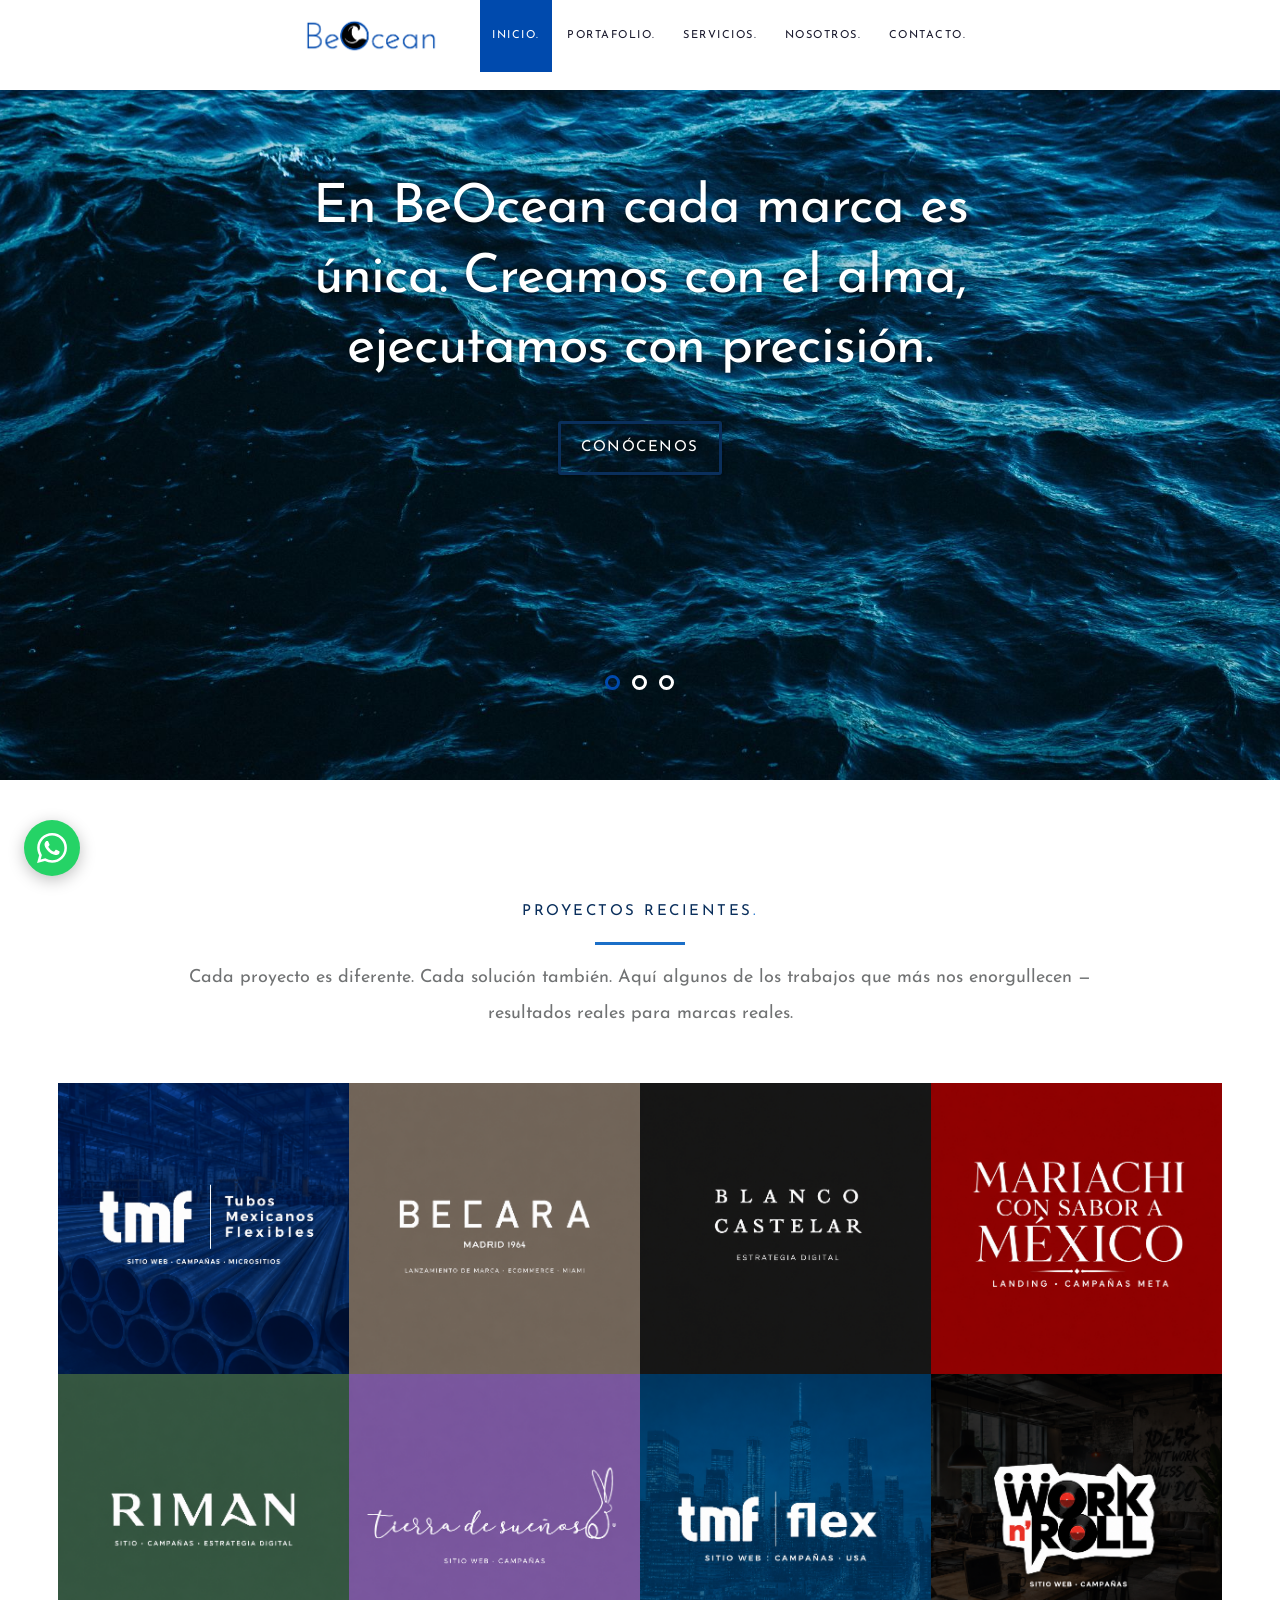
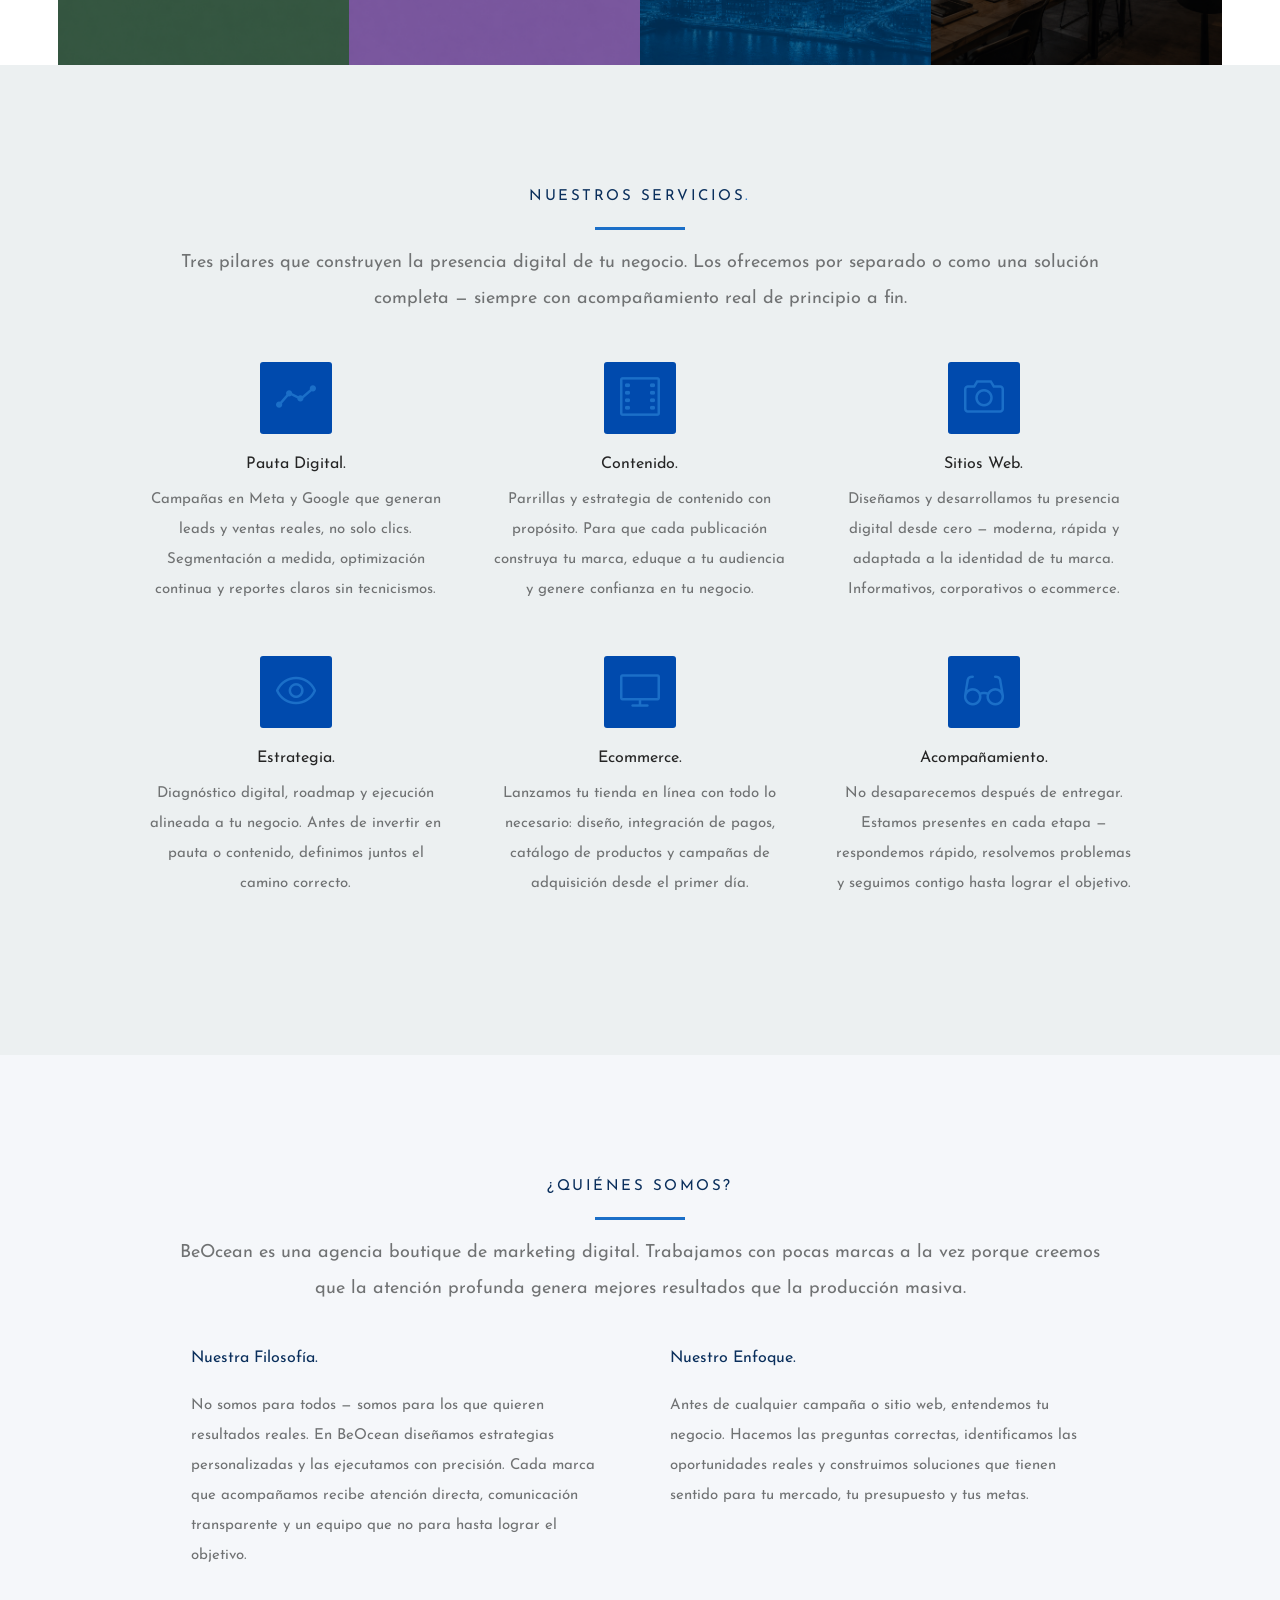
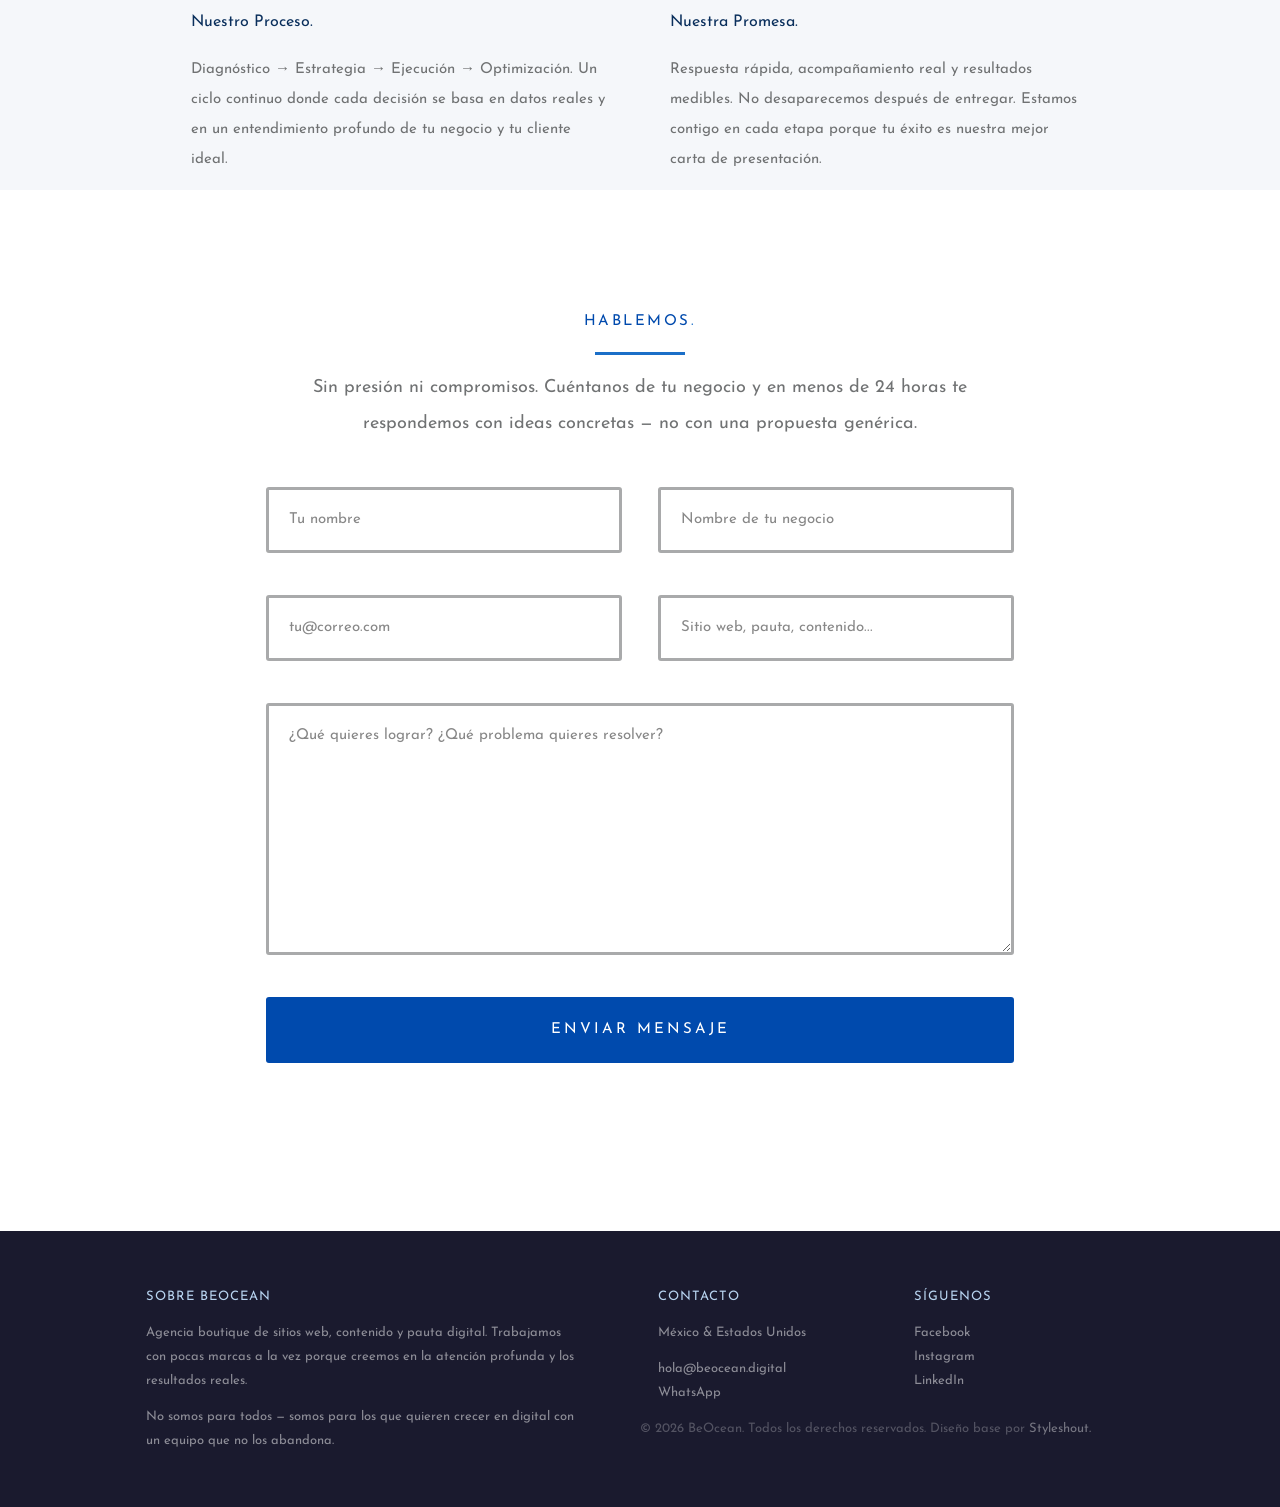
==== commit c5334c37: "Update index.html" ====
--- a/index.html
+++ b/index.html
@@ -388,16 +388,16 @@
                   <h3 class="address">Contacto</h3>
                   <p>México &amp; Estados Unidos</p>
                   <ul>
-                     <li><a href="mailto:hola@beocean.online">hola@beocean.online</a></li>
+                     <li><a href="mailto:hola@beocean.digital">hola@beocean.digital</a></li>
                      <li><a href="https://wa.me/525543516946">WhatsApp</a></li>
                   </ul>
                </div>
                <div class="columns last">
                   <h3 class="contact">Síguenos</h3>
                   <ul>
-                     <li><a href="#">Facebook</a></li>
-                     <li><a href="#">Instagram</a></li>
-                     <li><a href="#">LinkedIn</a></li>
+                     <li><a href="https://www.facebook.com/profile.php?id=61591571387400" target="_blank">Facebook</a></li>
+                     <li><a href="https://www.instagram.com/beocean.digital/" target="_blank">Instagram</a></li>
+                     <li><a href="https://www.linkedin.com/company/142893606" target="_blank">LinkedIn</a></li>
                   </ul>
                </div>
             </div>
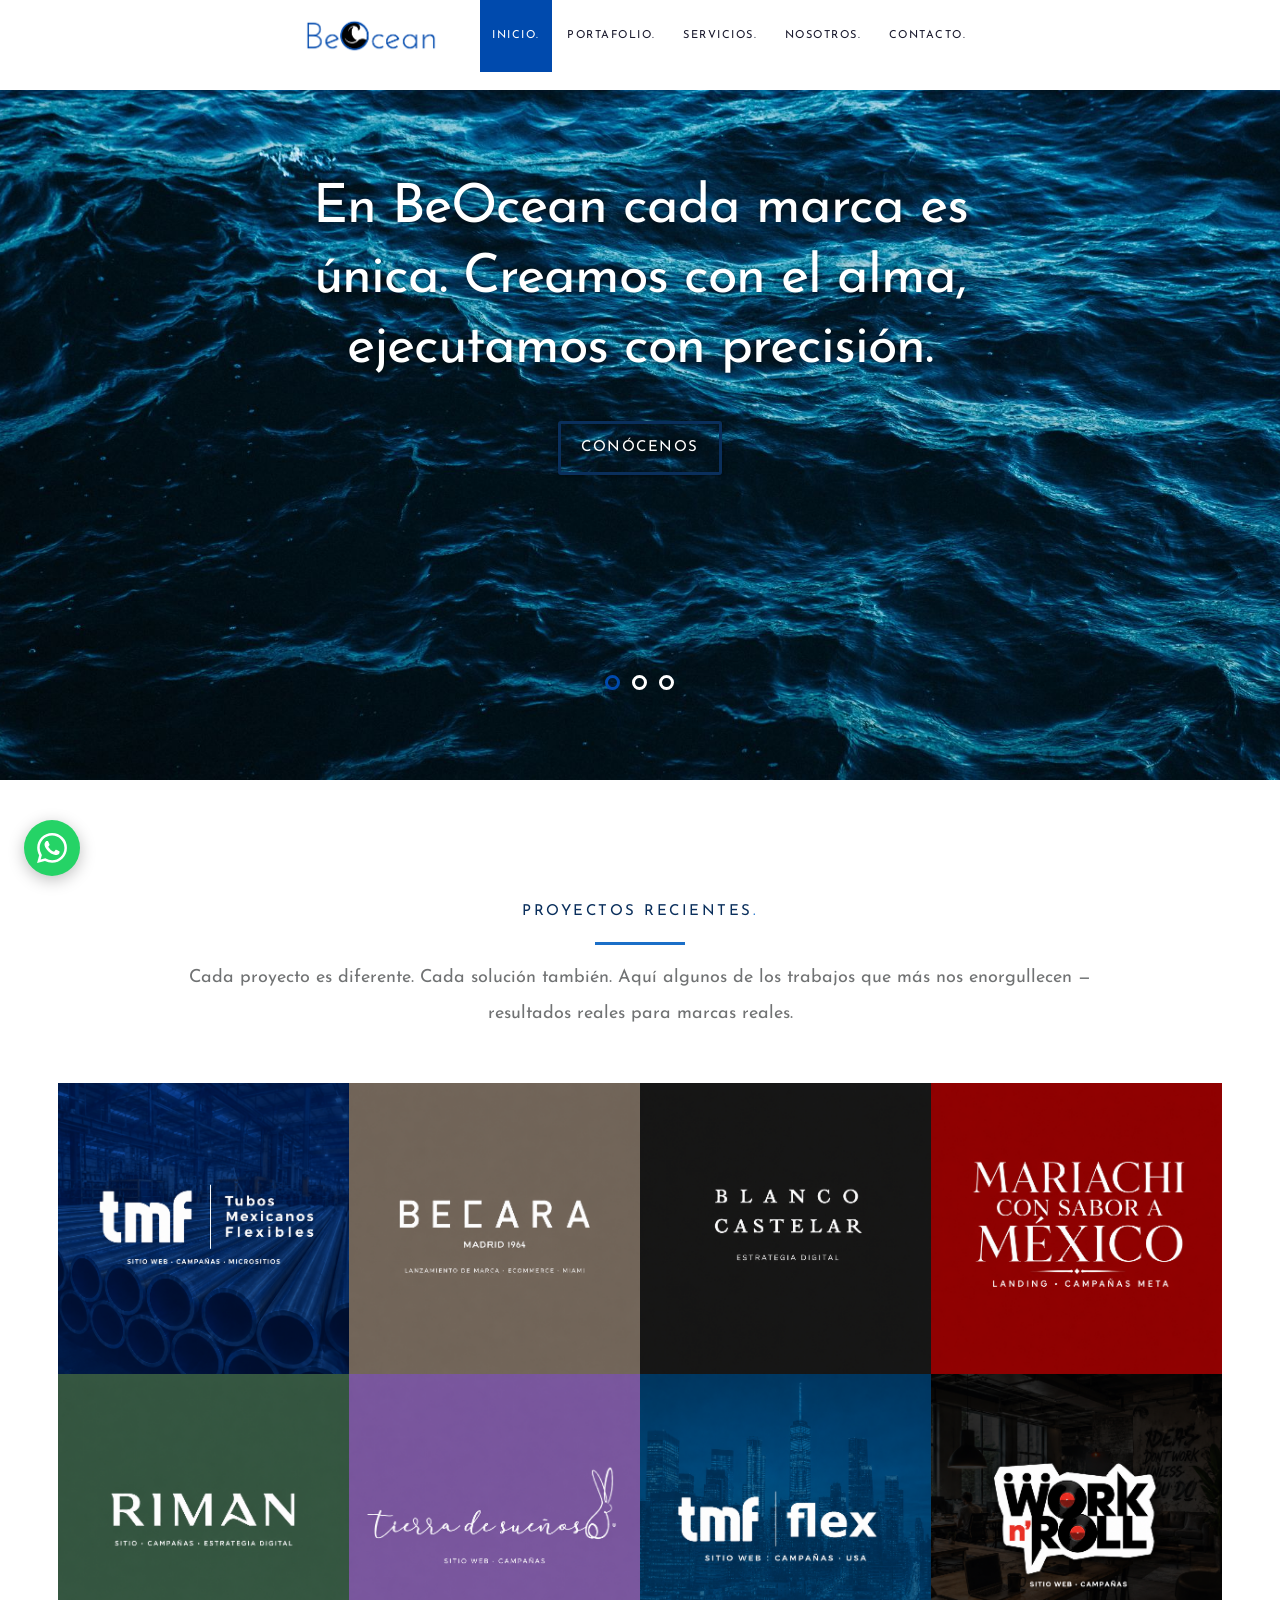
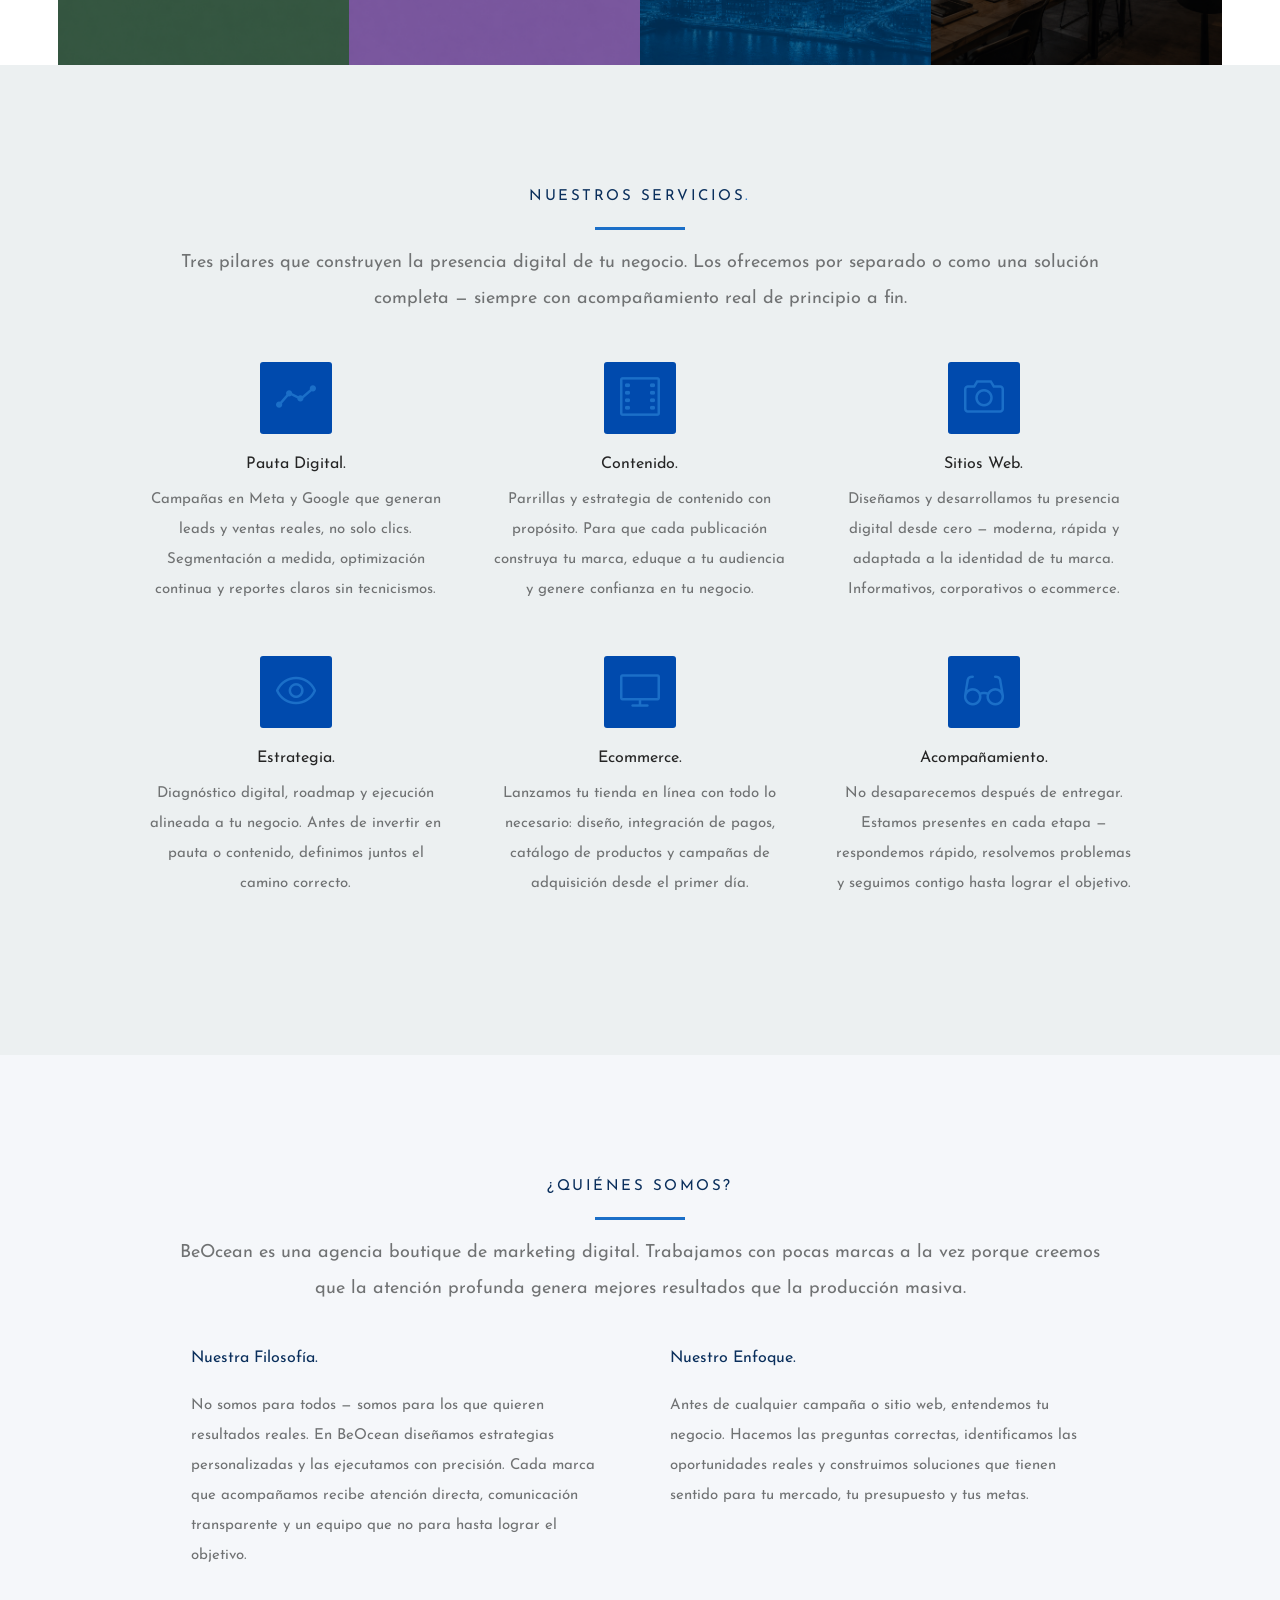
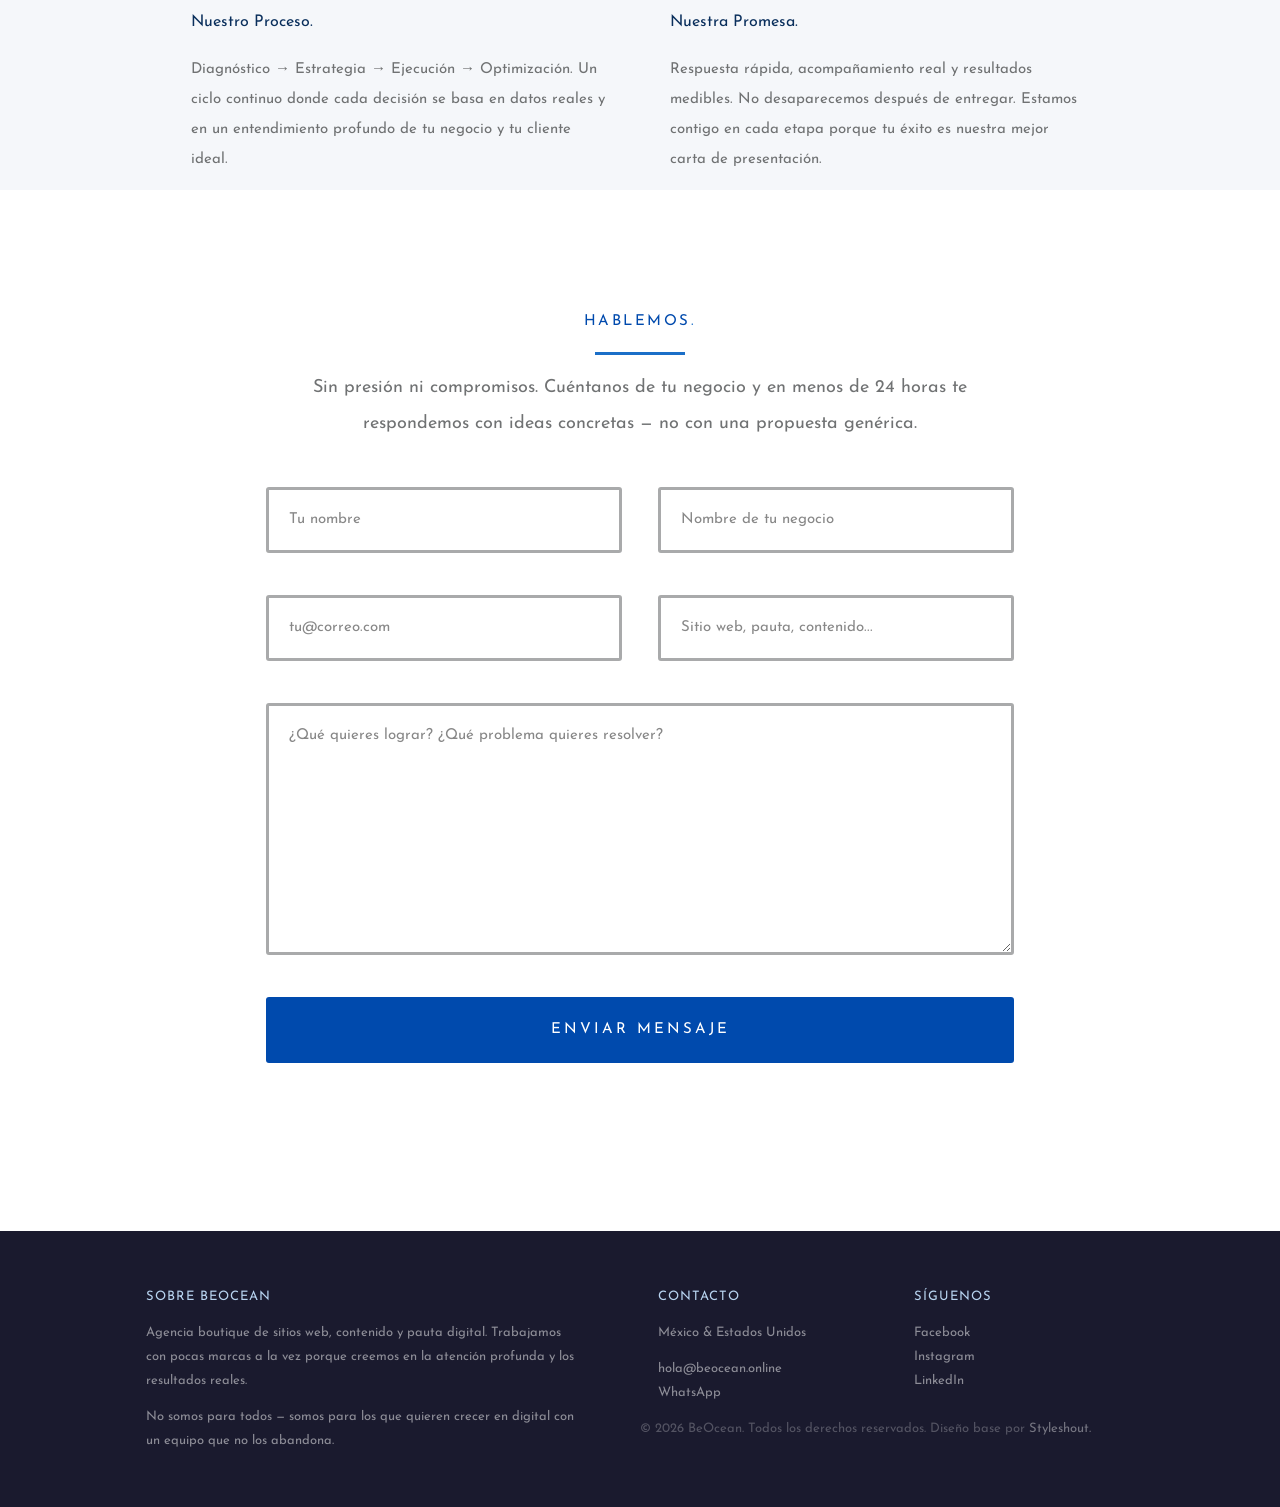
==== commit 25078a16: "Update index.html" ====
--- a/index.html
+++ b/index.html
@@ -1,4 +1,3 @@
-
 <!DOCTYPE html>
 <!--[if lt IE 8 ]><html class="no-js ie ie7" lang="en"> <![endif]-->
 <!--[if IE 8 ]><html class="no-js ie ie8" lang="en"> <![endif]-->
@@ -90,7 +89,11 @@
 </style>
 
    <script src="js/modernizr.js"></script>
-   <link rel="shortcut icon" href="favicon.png">
+   <link rel="icon" type="image/x-icon" href="/favicon.ico">
+   <link rel="icon" type="image/png" sizes="32x32" href="/favicon-32x32.png">
+   <link rel="icon" type="image/png" sizes="16x16" href="/favicon-16x16.png">
+   <link rel="apple-touch-icon" sizes="180x180" href="/apple-touch-icon.png">
+   <link rel="manifest" href="/site.webmanifest">
 
 </head>
 
@@ -388,16 +391,16 @@
                   <h3 class="address">Contacto</h3>
                   <p>México &amp; Estados Unidos</p>
                   <ul>
-                     <li><a href="mailto:hola@beocean.digital">hola@beocean.digital</a></li>
+                     <li><a href="mailto:hola@beocean.online">hola@beocean.online</a></li>
                      <li><a href="https://wa.me/525543516946">WhatsApp</a></li>
                   </ul>
                </div>
                <div class="columns last">
                   <h3 class="contact">Síguenos</h3>
                   <ul>
-                     <li><a href="https://www.facebook.com/profile.php?id=61591571387400" target="_blank">Facebook</a></li>
-                     <li><a href="https://www.instagram.com/beocean.digital/" target="_blank">Instagram</a></li>
-                     <li><a href="https://www.linkedin.com/company/142893606" target="_blank">LinkedIn</a></li>
+                     <li><a href="#">Facebook</a></li>
+                     <li><a href="#">Instagram</a></li>
+                     <li><a href="#">LinkedIn</a></li>
                   </ul>
                </div>
             </div>
